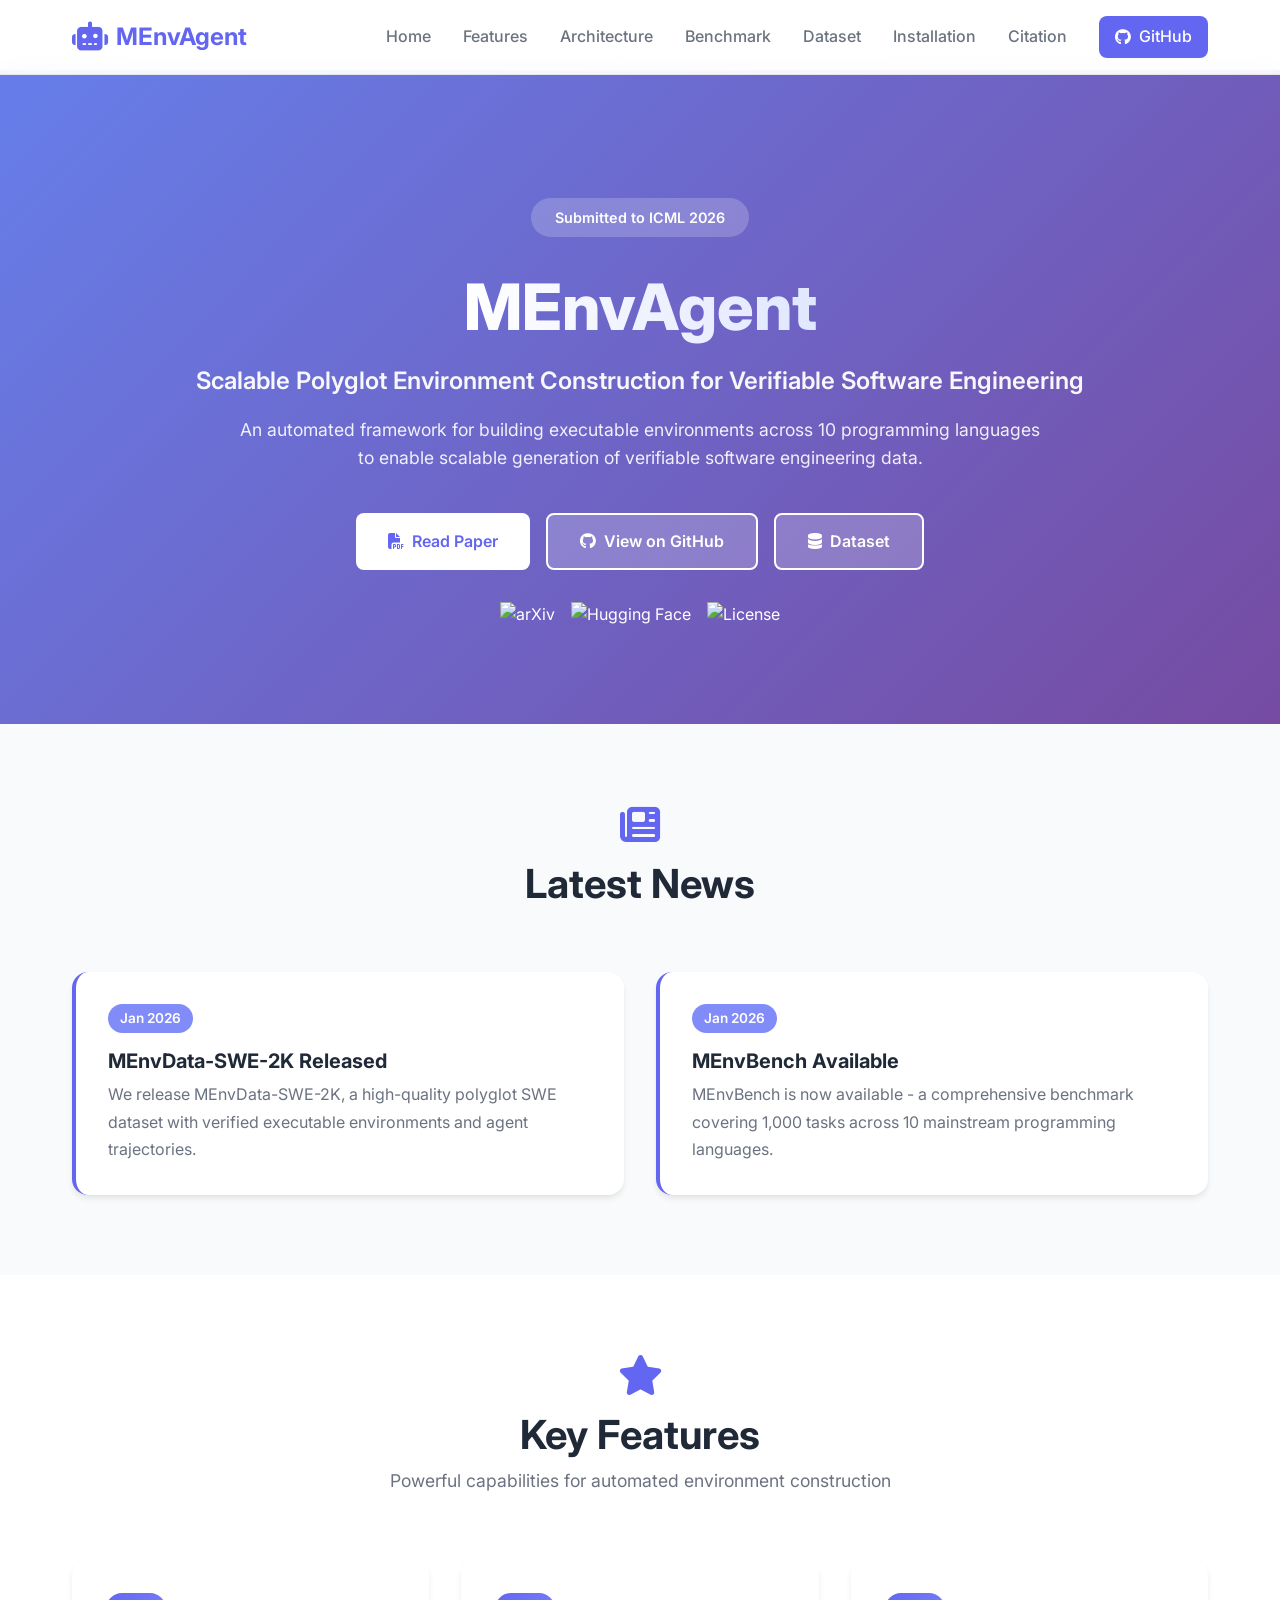
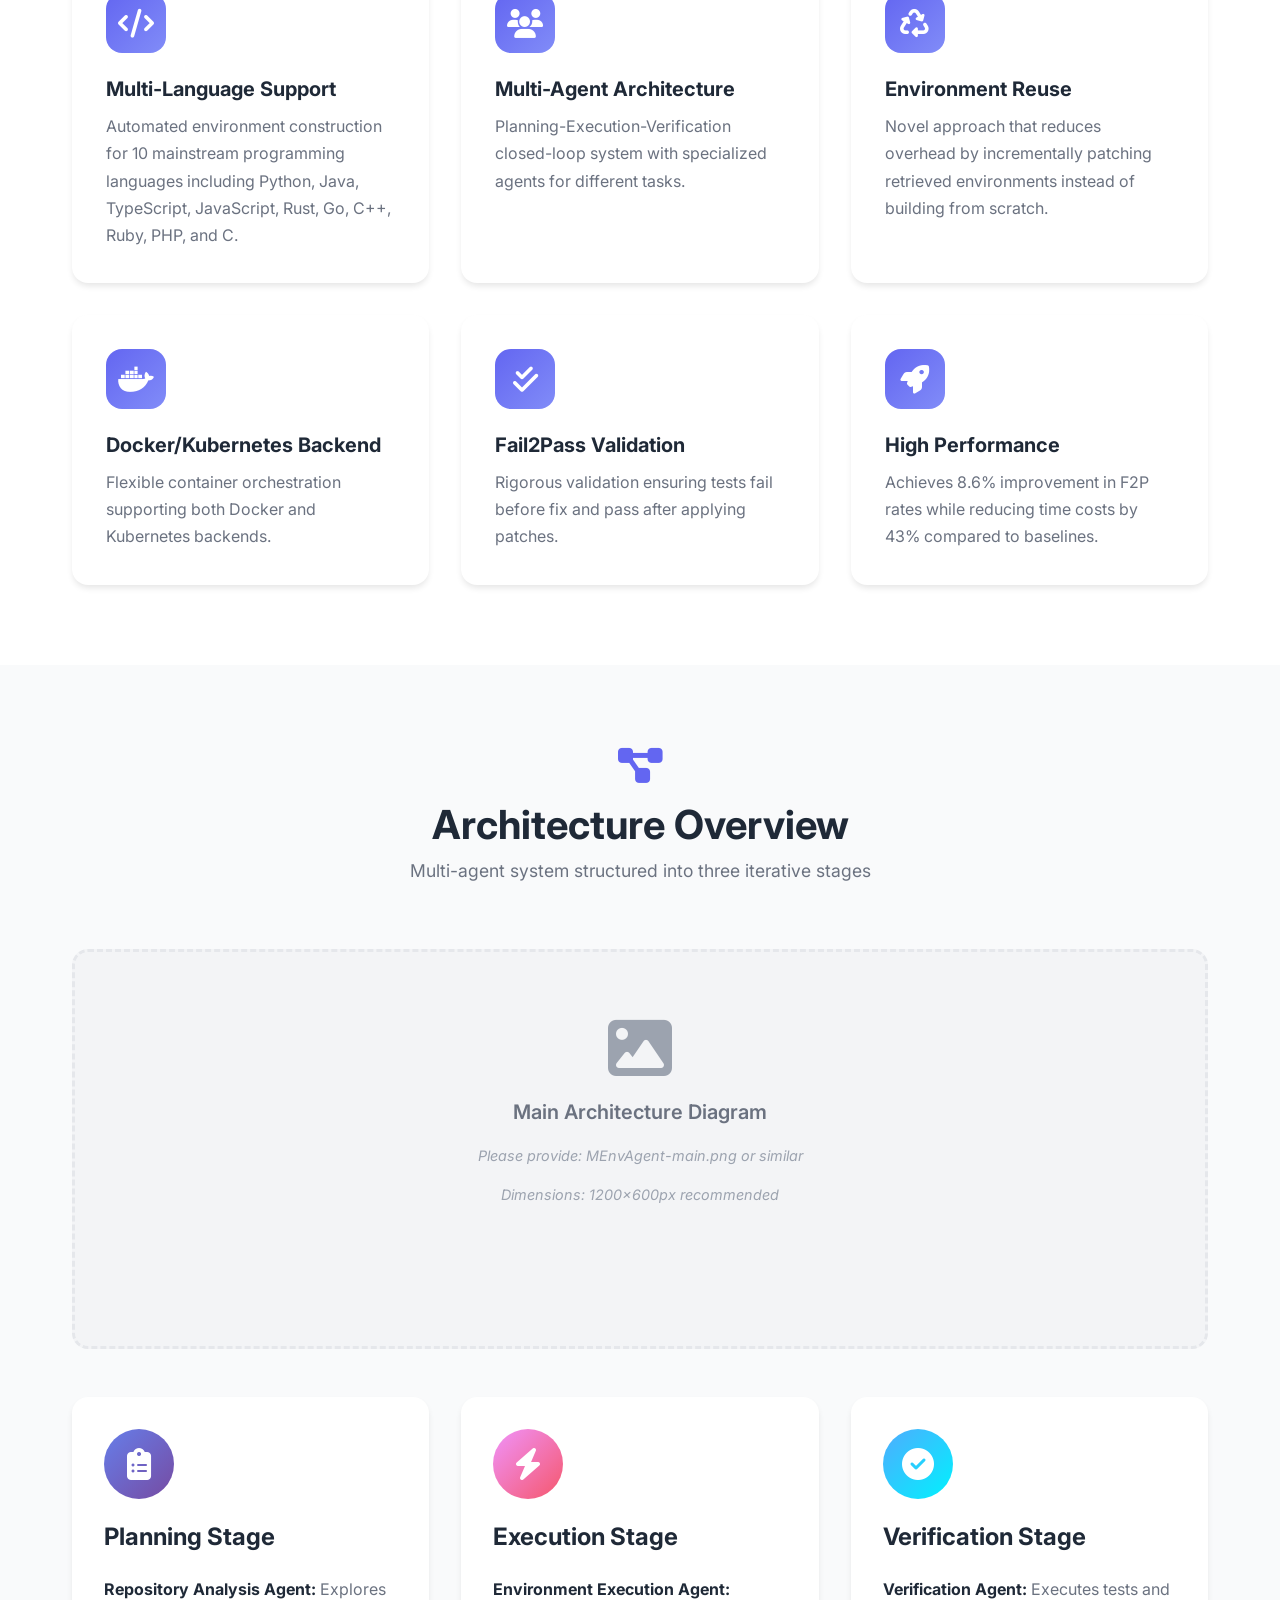
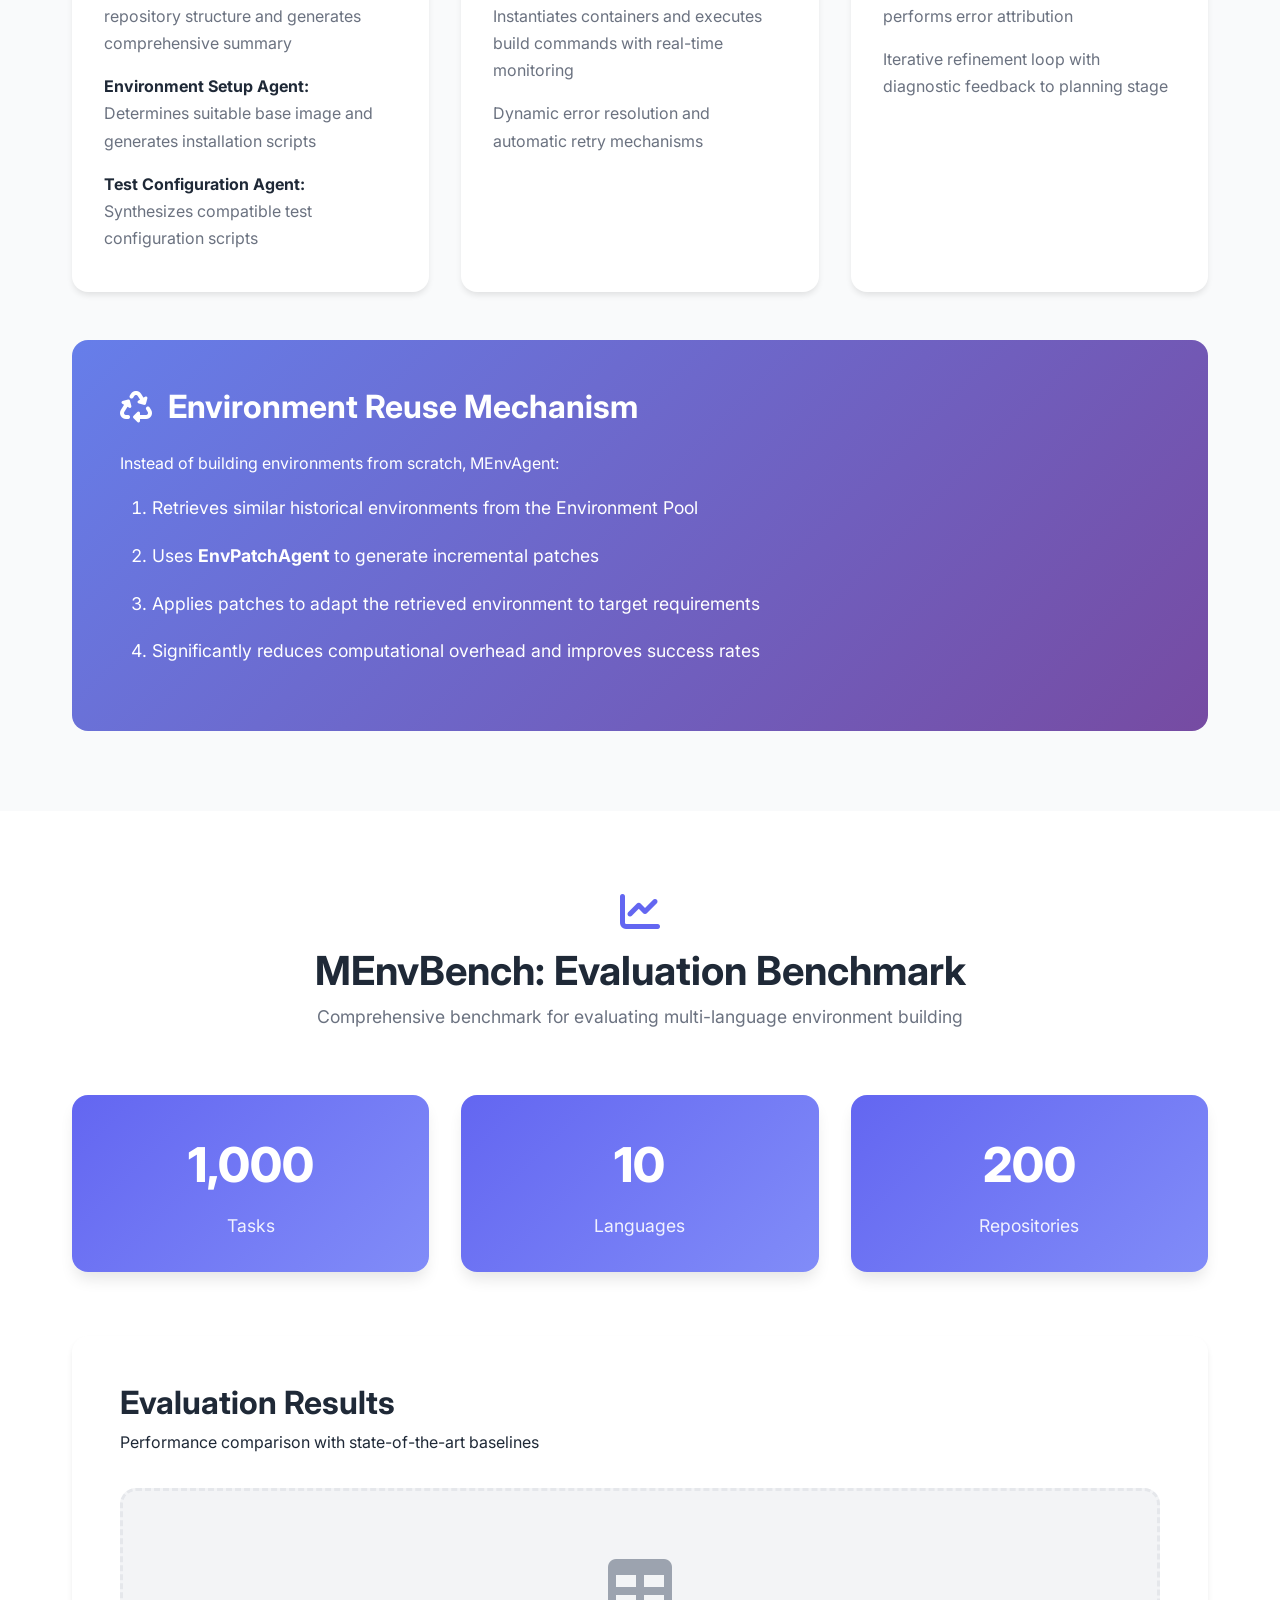
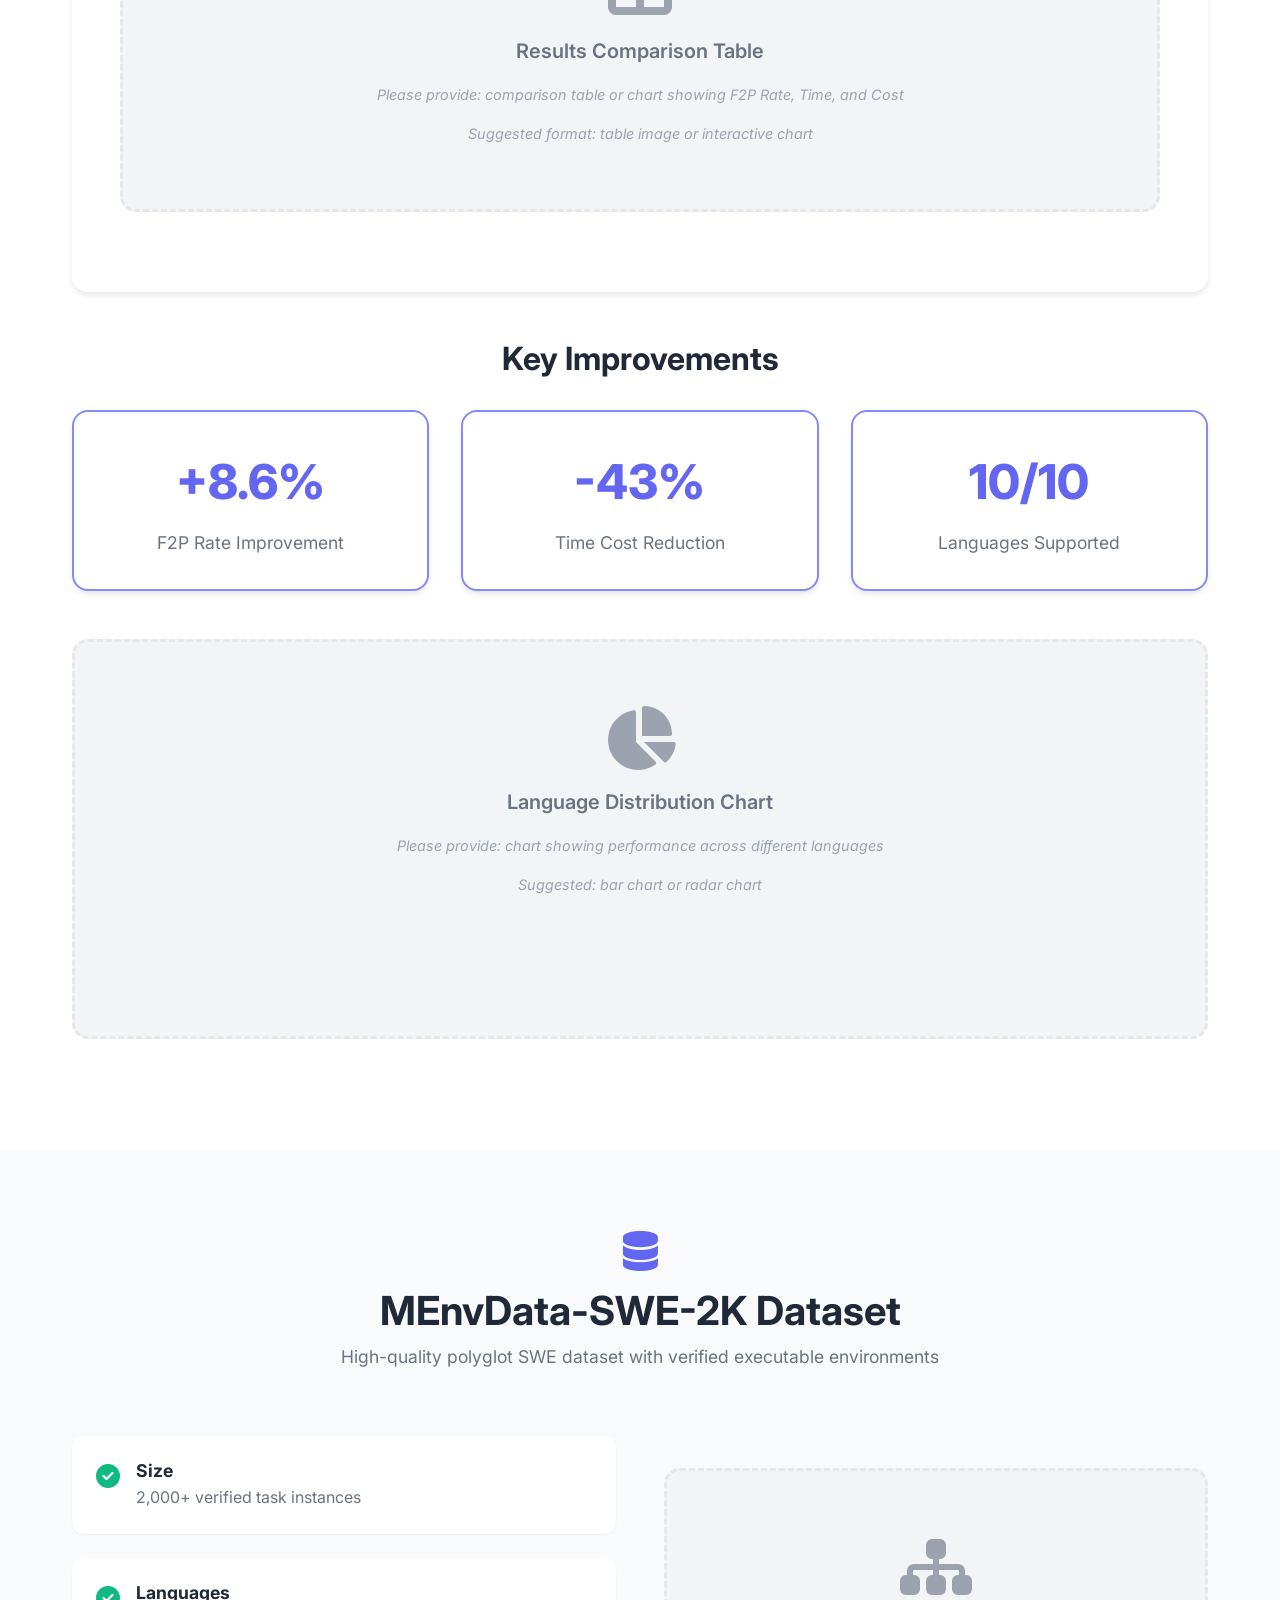
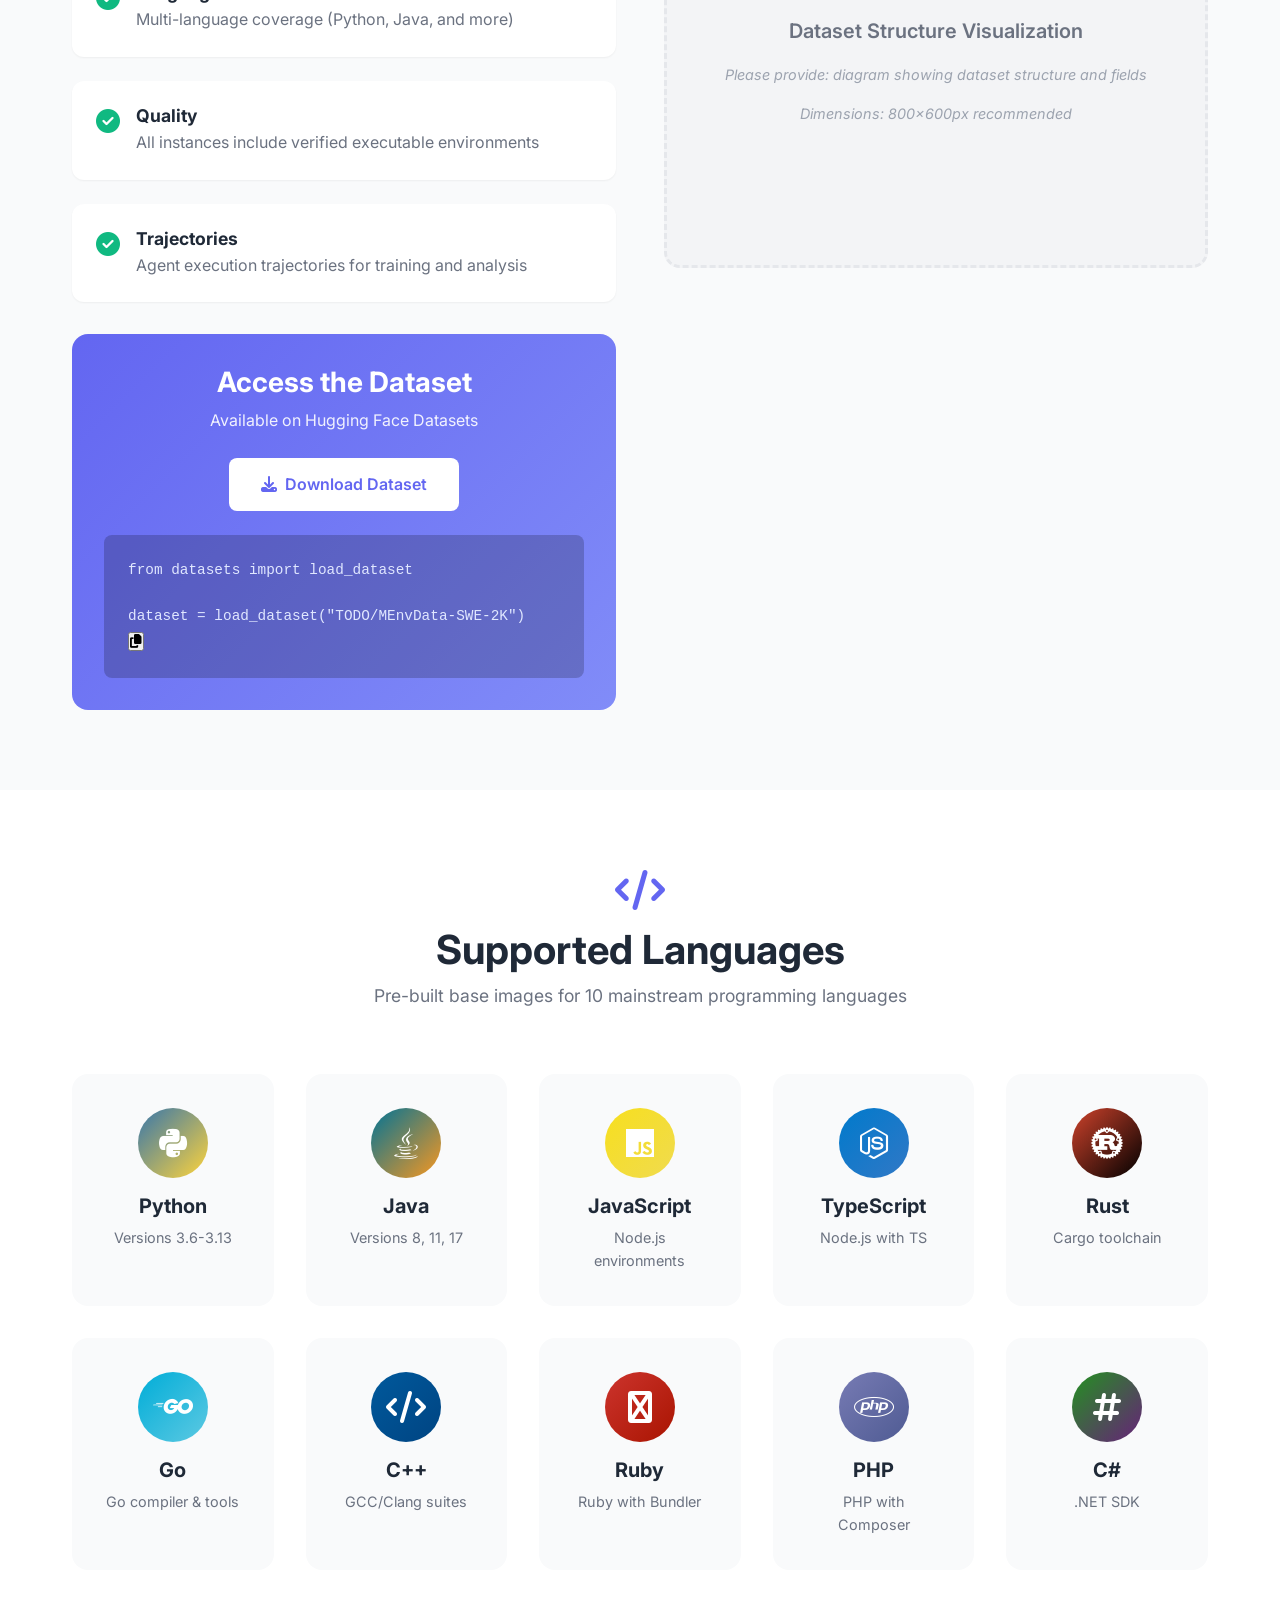
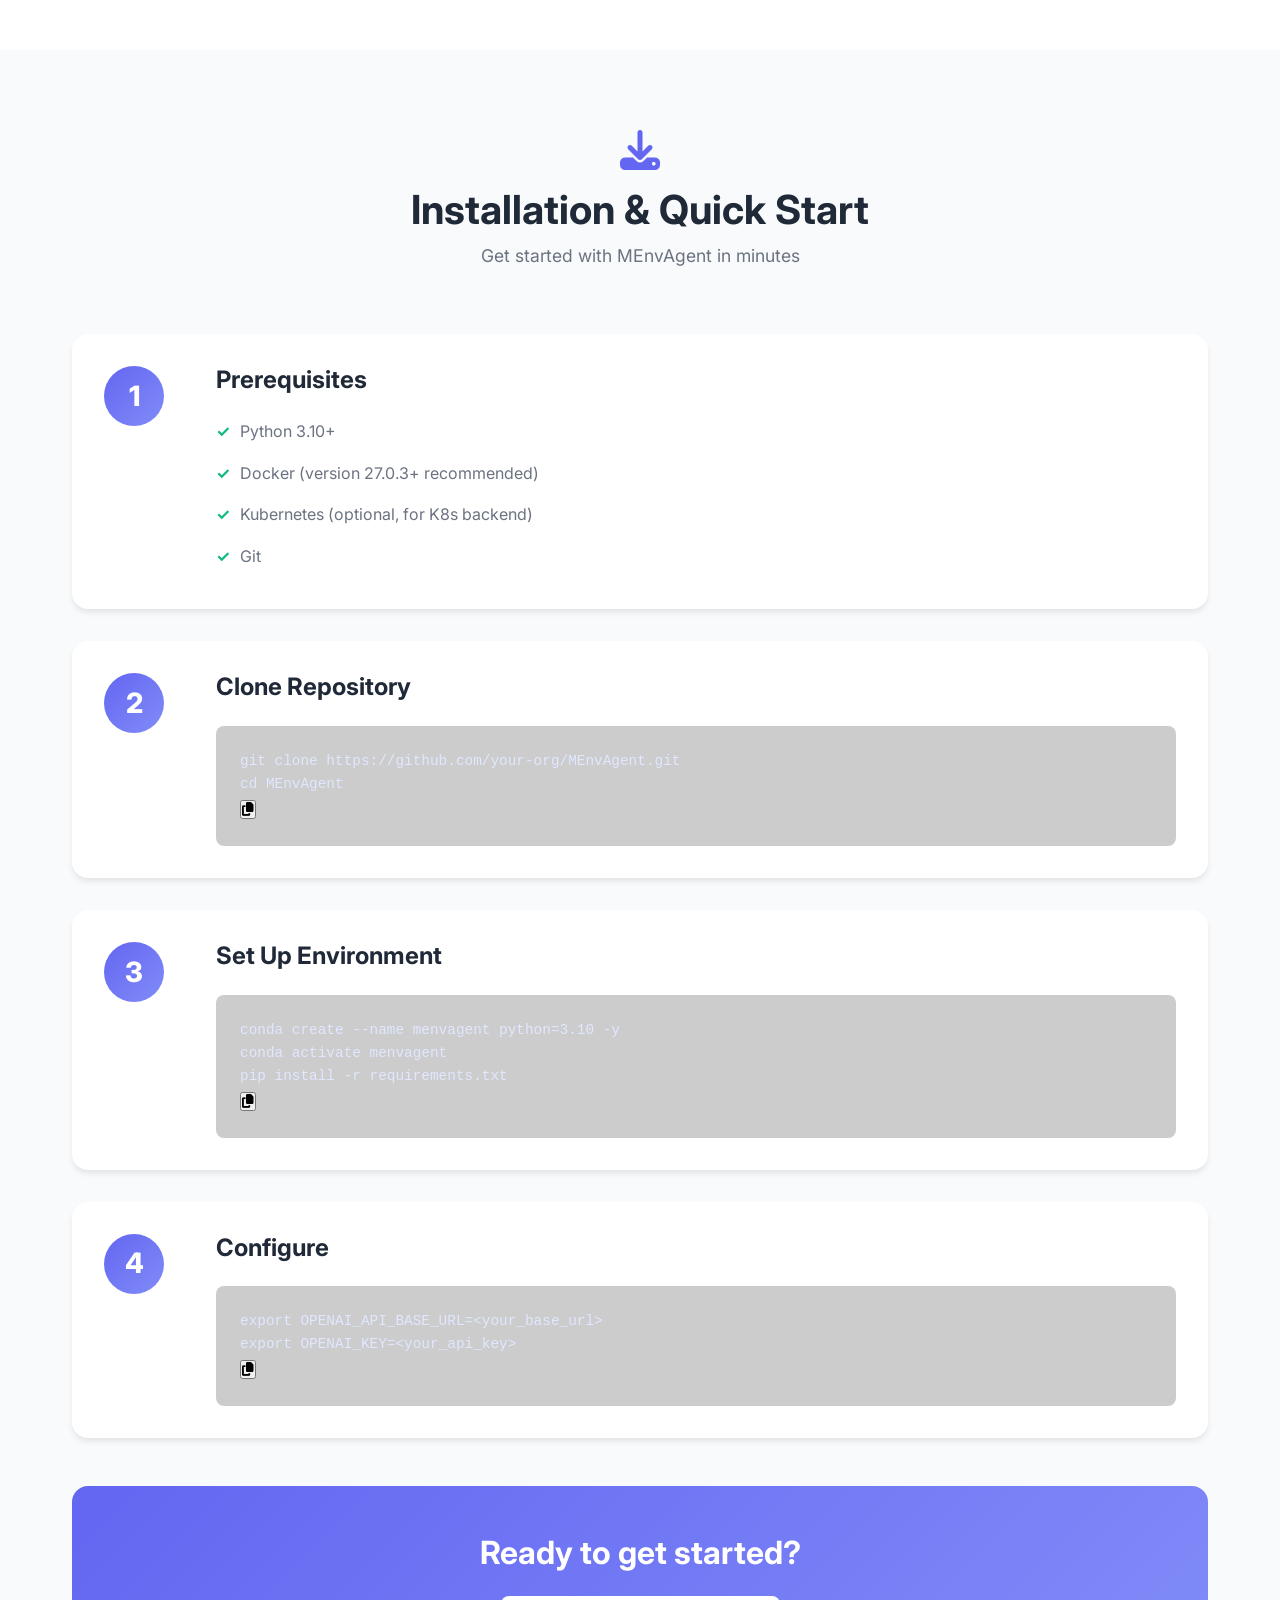
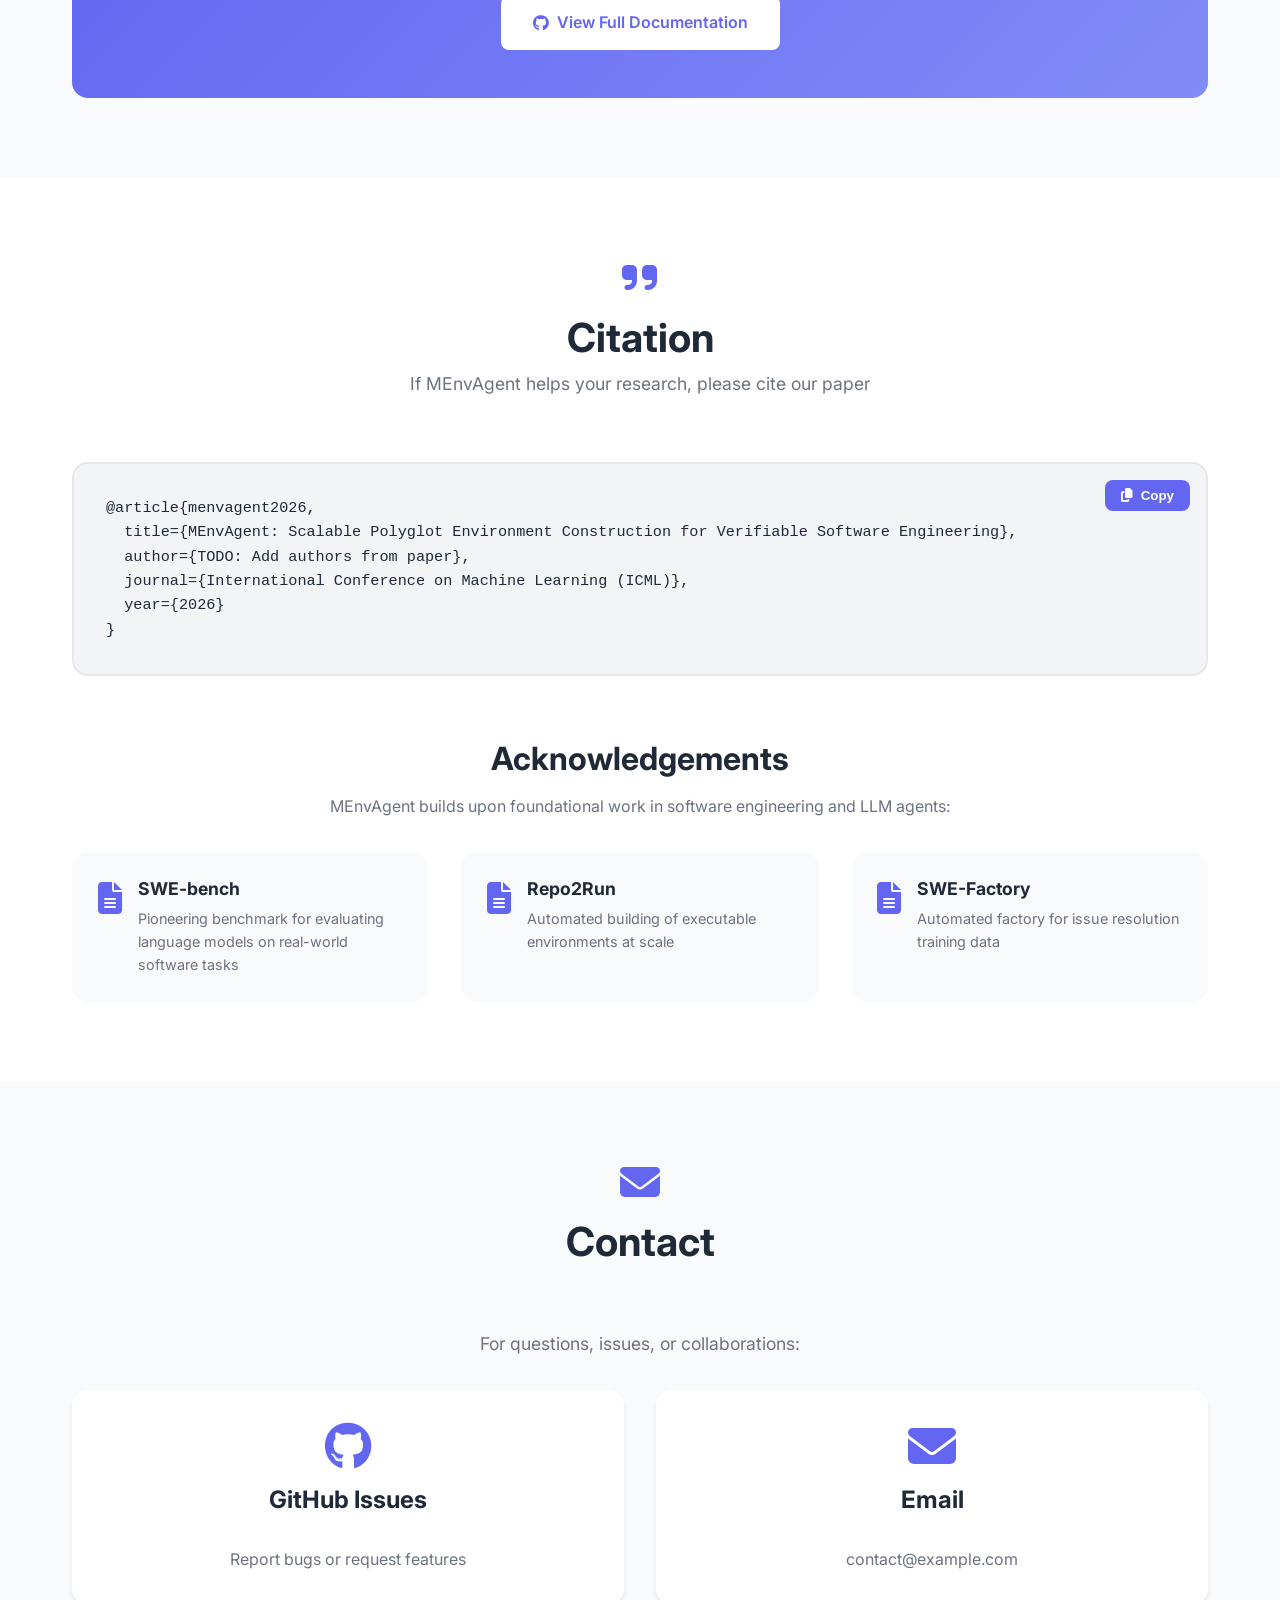
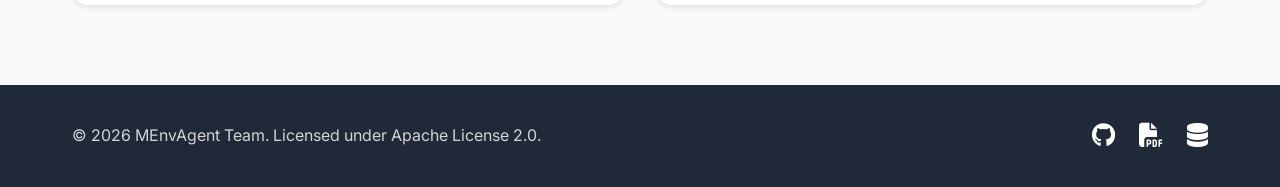
==== docs/index.html @ fb45da44 "Add GitHub Pages website with icons in README" ====
<!DOCTYPE html>
<html lang="en">
<head>
    <meta charset="UTF-8">
    <meta name="viewport" content="width=device-width, initial-scale=1.0">
    <meta name="description" content="MEnvAgent: Scalable Polyglot Environment Construction for Verifiable Software Engineering">
    <meta name="keywords" content="software engineering, environment construction, multi-language, LLM agents, Docker, Kubernetes">
    <meta name="author" content="MEnvAgent Team">
    <title>MEnvAgent - Scalable Polyglot Environment Construction</title>
    <link rel="stylesheet" href="assets/css/style.css">
    <link rel="stylesheet" href="https://cdnjs.cloudflare.com/ajax/libs/font-awesome/6.4.0/css/all.min.css">
    <link href="https://fonts.googleapis.com/css2?family=Inter:wght@300;400;500;600;700;800&display=swap" rel="stylesheet">
</head>
<body>
    <!-- Navigation -->
    <nav class="navbar" id="navbar">
        <div class="container">
            <div class="nav-brand">
                <i class="fas fa-robot"></i>
                <span>MEnvAgent</span>
            </div>
            <ul class="nav-menu">
                <li><a href="#home">Home</a></li>
                <li><a href="#features">Features</a></li>
                <li><a href="#architecture">Architecture</a></li>
                <li><a href="#benchmark">Benchmark</a></li>
                <li><a href="#dataset">Dataset</a></li>
                <li><a href="#installation">Installation</a></li>
                <li><a href="#citation">Citation</a></li>
                <li><a href="https://github.com/your-org/MEnvAgent" target="_blank" class="btn-github">
                    <i class="fab fa-github"></i> GitHub
                </a></li>
            </ul>
        </div>
    </nav>

    <!-- Hero Section -->
    <section id="home" class="hero">
        <div class="container">
            <div class="hero-content">
                <div class="badge">
                    <span>Submitted to ICML 2026</span>
                </div>
                <h1 class="hero-title">
                    <span class="gradient-text">MEnvAgent</span>
                </h1>
                <p class="hero-subtitle">Scalable Polyglot Environment Construction for Verifiable Software Engineering</p>
                <p class="hero-description">
                    An automated framework for building executable environments across 10 programming languages
                    to enable scalable generation of verifiable software engineering data.
                </p>
                <div class="hero-buttons">
                    <a href="https://arxiv.org/abs/XXXX.XXXXX" class="btn btn-primary" target="_blank">
                        <i class="fas fa-file-pdf"></i> Read Paper
                    </a>
                    <a href="https://github.com/your-org/MEnvAgent" class="btn btn-secondary" target="_blank">
                        <i class="fab fa-github"></i> View on GitHub
                    </a>
                    <a href="https://huggingface.co/datasets/TODO/MEnvData-SWE-2K" class="btn btn-secondary" target="_blank">
                        <i class="fas fa-database"></i> Dataset
                    </a>
                </div>
                <div class="hero-badges">
                    <a href="https://arxiv.org/abs/XXXX.XXXXX" target="_blank">
                        <img src="https://img.shields.io/badge/arXiv-XXXX.XXXXX-b31b1b.svg" alt="arXiv">
                    </a>
                    <a href="https://huggingface.co/datasets/TODO/MEnvData-SWE-2K" target="_blank">
                        <img src="https://img.shields.io/badge/%F0%9F%A4%97%20Hugging%20Face-Dataset-yellow" alt="Hugging Face">
                    </a>
                    <a href="https://opensource.org/licenses/Apache-2.0" target="_blank">
                        <img src="https://img.shields.io/badge/License-Apache_2.0-green.svg" alt="License">
                    </a>
                </div>
            </div>
        </div>
    </section>

    <!-- News Section -->
    <section id="news" class="news-section">
        <div class="container">
            <div class="section-header">
                <i class="fas fa-newspaper"></i>
                <h2>Latest News</h2>
            </div>
            <div class="news-grid">
                <div class="news-item">
                    <div class="news-date">Jan 2026</div>
                    <div class="news-content">
                        <h4>MEnvData-SWE-2K Released</h4>
                        <p>We release MEnvData-SWE-2K, a high-quality polyglot SWE dataset with verified executable environments and agent trajectories.</p>
                    </div>
                </div>
                <div class="news-item">
                    <div class="news-date">Jan 2026</div>
                    <div class="news-content">
                        <h4>MEnvBench Available</h4>
                        <p>MEnvBench is now available - a comprehensive benchmark covering 1,000 tasks across 10 mainstream programming languages.</p>
                    </div>
                </div>
            </div>
        </div>
    </section>

    <!-- Key Features Section -->
    <section id="features" class="features-section">
        <div class="container">
            <div class="section-header">
                <i class="fas fa-star"></i>
                <h2>Key Features</h2>
                <p>Powerful capabilities for automated environment construction</p>
            </div>
            <div class="features-grid">
                <div class="feature-card">
                    <div class="feature-icon">
                        <i class="fas fa-code"></i>
                    </div>
                    <h3>Multi-Language Support</h3>
                    <p>Automated environment construction for 10 mainstream programming languages including Python, Java, TypeScript, JavaScript, Rust, Go, C++, Ruby, PHP, and C.</p>
                </div>
                <div class="feature-card">
                    <div class="feature-icon">
                        <i class="fas fa-users"></i>
                    </div>
                    <h3>Multi-Agent Architecture</h3>
                    <p>Planning-Execution-Verification closed-loop system with specialized agents for different tasks.</p>
                </div>
                <div class="feature-card">
                    <div class="feature-icon">
                        <i class="fas fa-recycle"></i>
                    </div>
                    <h3>Environment Reuse</h3>
                    <p>Novel approach that reduces overhead by incrementally patching retrieved environments instead of building from scratch.</p>
                </div>
                <div class="feature-card">
                    <div class="feature-icon">
                        <i class="fab fa-docker"></i>
                    </div>
                    <h3>Docker/Kubernetes Backend</h3>
                    <p>Flexible container orchestration supporting both Docker and Kubernetes backends.</p>
                </div>
                <div class="feature-card">
                    <div class="feature-icon">
                        <i class="fas fa-check-double"></i>
                    </div>
                    <h3>Fail2Pass Validation</h3>
                    <p>Rigorous validation ensuring tests fail before fix and pass after applying patches.</p>
                </div>
                <div class="feature-card">
                    <div class="feature-icon">
                        <i class="fas fa-rocket"></i>
                    </div>
                    <h3>High Performance</h3>
                    <p>Achieves 8.6% improvement in F2P rates while reducing time costs by 43% compared to baselines.</p>
                </div>
            </div>
        </div>
    </section>

    <!-- Architecture Section -->
    <section id="architecture" class="architecture-section">
        <div class="container">
            <div class="section-header">
                <i class="fas fa-project-diagram"></i>
                <h2>Architecture Overview</h2>
                <p>Multi-agent system structured into three iterative stages</p>
            </div>

            <!-- Placeholder for main architecture diagram -->
            <div class="image-placeholder architecture-diagram">
                <div class="placeholder-content">
                    <i class="fas fa-image"></i>
                    <p>Main Architecture Diagram</p>
                    <span class="placeholder-note">Please provide: MEnvAgent-main.png or similar</span>
                    <span class="placeholder-note">Dimensions: 1200x600px recommended</span>
                </div>
            </div>

            <div class="architecture-stages">
                <div class="stage-card">
                    <div class="stage-icon planning">
                        <i class="fas fa-clipboard-list"></i>
                    </div>
                    <h3>Planning Stage</h3>
                    <ul>
                        <li><strong>Repository Analysis Agent:</strong> Explores repository structure and generates comprehensive summary</li>
                        <li><strong>Environment Setup Agent:</strong> Determines suitable base image and generates installation scripts</li>
                        <li><strong>Test Configuration Agent:</strong> Synthesizes compatible test configuration scripts</li>
                    </ul>
                </div>

                <div class="stage-card">
                    <div class="stage-icon execution">
                        <i class="fas fa-bolt"></i>
                    </div>
                    <h3>Execution Stage</h3>
                    <ul>
                        <li><strong>Environment Execution Agent:</strong> Instantiates containers and executes build commands with real-time monitoring</li>
                        <li>Dynamic error resolution and automatic retry mechanisms</li>
                    </ul>
                </div>

                <div class="stage-card">
                    <div class="stage-icon verification">
                        <i class="fas fa-check-circle"></i>
                    </div>
                    <h3>Verification Stage</h3>
                    <ul>
                        <li><strong>Verification Agent:</strong> Executes tests and performs error attribution</li>
                        <li>Iterative refinement loop with diagnostic feedback to planning stage</li>
                    </ul>
                </div>
            </div>

            <div class="reuse-mechanism">
                <h3><i class="fas fa-recycle"></i> Environment Reuse Mechanism</h3>
                <div class="reuse-content">
                    <p>Instead of building environments from scratch, MEnvAgent:</p>
                    <ol>
                        <li>Retrieves similar historical environments from the Environment Pool</li>
                        <li>Uses <strong>EnvPatchAgent</strong> to generate incremental patches</li>
                        <li>Applies patches to adapt the retrieved environment to target requirements</li>
                        <li>Significantly reduces computational overhead and improves success rates</li>
                    </ol>
                </div>
            </div>
        </div>
    </section>

    <!-- Benchmark Section -->
    <section id="benchmark" class="benchmark-section">
        <div class="container">
            <div class="section-header">
                <i class="fas fa-chart-line"></i>
                <h2>MEnvBench: Evaluation Benchmark</h2>
                <p>Comprehensive benchmark for evaluating multi-language environment building</p>
            </div>

            <div class="benchmark-stats">
                <div class="stat-card">
                    <div class="stat-number">1,000</div>
                    <div class="stat-label">Tasks</div>
                </div>
                <div class="stat-card">
                    <div class="stat-number">10</div>
                    <div class="stat-label">Languages</div>
                </div>
                <div class="stat-card">
                    <div class="stat-number">200</div>
                    <div class="stat-label">Repositories</div>
                </div>
            </div>

            <div class="results-section">
                <h3>Evaluation Results</h3>
                <p>Performance comparison with state-of-the-art baselines</p>

                <!-- Placeholder for results table -->
                <div class="image-placeholder results-table">
                    <div class="placeholder-content">
                        <i class="fas fa-table"></i>
                        <p>Results Comparison Table</p>
                        <span class="placeholder-note">Please provide: comparison table or chart showing F2P Rate, Time, and Cost</span>
                        <span class="placeholder-note">Suggested format: table image or interactive chart</span>
                    </div>
                </div>
            </div>

            <div class="improvements">
                <h3>Key Improvements</h3>
                <div class="improvement-grid">
                    <div class="improvement-card">
                        <div class="improvement-value">+8.6%</div>
                        <div class="improvement-label">F2P Rate Improvement</div>
                    </div>
                    <div class="improvement-card">
                        <div class="improvement-value">-43%</div>
                        <div class="improvement-label">Time Cost Reduction</div>
                    </div>
                    <div class="improvement-card">
                        <div class="improvement-value">10/10</div>
                        <div class="improvement-label">Languages Supported</div>
                    </div>
                </div>
            </div>

            <!-- Placeholder for language distribution chart -->
            <div class="image-placeholder language-chart">
                <div class="placeholder-content">
                    <i class="fas fa-chart-pie"></i>
                    <p>Language Distribution Chart</p>
                    <span class="placeholder-note">Please provide: chart showing performance across different languages</span>
                    <span class="placeholder-note">Suggested: bar chart or radar chart</span>
                </div>
            </div>
        </div>
    </section>

    <!-- Dataset Section -->
    <section id="dataset" class="dataset-section">
        <div class="container">
            <div class="section-header">
                <i class="fas fa-database"></i>
                <h2>MEnvData-SWE-2K Dataset</h2>
                <p>High-quality polyglot SWE dataset with verified executable environments</p>
            </div>

            <div class="dataset-content">
                <div class="dataset-info">
                    <div class="dataset-features">
                        <div class="dataset-feature">
                            <i class="fas fa-check-circle"></i>
                            <div>
                                <h4>Size</h4>
                                <p>2,000+ verified task instances</p>
                            </div>
                        </div>
                        <div class="dataset-feature">
                            <i class="fas fa-check-circle"></i>
                            <div>
                                <h4>Languages</h4>
                                <p>Multi-language coverage (Python, Java, and more)</p>
                            </div>
                        </div>
                        <div class="dataset-feature">
                            <i class="fas fa-check-circle"></i>
                            <div>
                                <h4>Quality</h4>
                                <p>All instances include verified executable environments</p>
                            </div>
                        </div>
                        <div class="dataset-feature">
                            <i class="fas fa-check-circle"></i>
                            <div>
                                <h4>Trajectories</h4>
                                <p>Agent execution trajectories for training and analysis</p>
                            </div>
                        </div>
                    </div>

                    <div class="dataset-cta">
                        <h3>Access the Dataset</h3>
                        <p>Available on Hugging Face Datasets</p>
                        <a href="https://huggingface.co/datasets/TODO/MEnvData-SWE-2K" class="btn btn-primary" target="_blank">
                            <i class="fas fa-download"></i> Download Dataset
                        </a>
                        <div class="code-snippet">
                            <pre><code>from datasets import load_dataset

dataset = load_dataset("TODO/MEnvData-SWE-2K")</code></pre>
                        </div>
                    </div>
                </div>

                <!-- Placeholder for dataset structure visualization -->
                <div class="image-placeholder dataset-viz">
                    <div class="placeholder-content">
                        <i class="fas fa-sitemap"></i>
                        <p>Dataset Structure Visualization</p>
                        <span class="placeholder-note">Please provide: diagram showing dataset structure and fields</span>
                        <span class="placeholder-note">Dimensions: 800x600px recommended</span>
                    </div>
                </div>
            </div>
        </div>
    </section>

    <!-- Languages Section -->
    <section id="languages" class="languages-section">
        <div class="container">
            <div class="section-header">
                <i class="fas fa-code"></i>
                <h2>Supported Languages</h2>
                <p>Pre-built base images for 10 mainstream programming languages</p>
            </div>

            <div class="languages-grid">
                <div class="language-card">
                    <div class="language-icon python">
                        <i class="fab fa-python"></i>
                    </div>
                    <h4>Python</h4>
                    <p>Versions 3.6-3.13</p>
                </div>
                <div class="language-card">
                    <div class="language-icon java">
                        <i class="fab fa-java"></i>
                    </div>
                    <h4>Java</h4>
                    <p>Versions 8, 11, 17</p>
                </div>
                <div class="language-card">
                    <div class="language-icon js">
                        <i class="fab fa-js"></i>
                    </div>
                    <h4>JavaScript</h4>
                    <p>Node.js environments</p>
                </div>
                <div class="language-card">
                    <div class="language-icon ts">
                        <i class="fab fa-node-js"></i>
                    </div>
                    <h4>TypeScript</h4>
                    <p>Node.js with TS</p>
                </div>
                <div class="language-card">
                    <div class="language-icon rust">
                        <i class="fab fa-rust"></i>
                    </div>
                    <h4>Rust</h4>
                    <p>Cargo toolchain</p>
                </div>
                <div class="language-card">
                    <div class="language-icon go">
                        <i class="fab fa-golang"></i>
                    </div>
                    <h4>Go</h4>
                    <p>Go compiler & tools</p>
                </div>
                <div class="language-card">
                    <div class="language-icon cpp">
                        <i class="fas fa-code"></i>
                    </div>
                    <h4>C++</h4>
                    <p>GCC/Clang suites</p>
                </div>
                <div class="language-card">
                    <div class="language-icon ruby">
                        <i class="fab fa-gem"></i>
                    </div>
                    <h4>Ruby</h4>
                    <p>Ruby with Bundler</p>
                </div>
                <div class="language-card">
                    <div class="language-icon php">
                        <i class="fab fa-php"></i>
                    </div>
                    <h4>PHP</h4>
                    <p>PHP with Composer</p>
                </div>
                <div class="language-card">
                    <div class="language-icon csharp">
                        <i class="fas fa-hashtag"></i>
                    </div>
                    <h4>C#</h4>
                    <p>.NET SDK</p>
                </div>
            </div>
        </div>
    </section>

    <!-- Installation Section -->
    <section id="installation" class="installation-section">
        <div class="container">
            <div class="section-header">
                <i class="fas fa-download"></i>
                <h2>Installation & Quick Start</h2>
                <p>Get started with MEnvAgent in minutes</p>
            </div>

            <div class="installation-steps">
                <div class="install-step">
                    <div class="step-number">1</div>
                    <div class="step-content">
                        <h3>Prerequisites</h3>
                        <ul>
                            <li>Python 3.10+</li>
                            <li>Docker (version 27.0.3+ recommended)</li>
                            <li>Kubernetes (optional, for K8s backend)</li>
                            <li>Git</li>
                        </ul>
                    </div>
                </div>

                <div class="install-step">
                    <div class="step-number">2</div>
                    <div class="step-content">
                        <h3>Clone Repository</h3>
                        <div class="code-snippet">
                            <pre><code>git clone https://github.com/your-org/MEnvAgent.git
cd MEnvAgent</code></pre>
                        </div>
                    </div>
                </div>

                <div class="install-step">
                    <div class="step-number">3</div>
                    <div class="step-content">
                        <h3>Set Up Environment</h3>
                        <div class="code-snippet">
                            <pre><code>conda create --name menvagent python=3.10 -y
conda activate menvagent
pip install -r requirements.txt</code></pre>
                        </div>
                    </div>
                </div>

                <div class="install-step">
                    <div class="step-number">4</div>
                    <div class="step-content">
                        <h3>Configure</h3>
                        <div class="code-snippet">
                            <pre><code>export OPENAI_API_BASE_URL=&lt;your_base_url&gt;
export OPENAI_KEY=&lt;your_api_key&gt;</code></pre>
                        </div>
                    </div>
                </div>
            </div>

            <div class="cta-section">
                <h3>Ready to get started?</h3>
                <a href="https://github.com/your-org/MEnvAgent" class="btn btn-primary" target="_blank">
                    <i class="fab fa-github"></i> View Full Documentation
                </a>
            </div>
        </div>
    </section>

    <!-- Citation Section -->
    <section id="citation" class="citation-section">
        <div class="container">
            <div class="section-header">
                <i class="fas fa-quote-right"></i>
                <h2>Citation</h2>
                <p>If MEnvAgent helps your research, please cite our paper</p>
            </div>

            <div class="citation-box">
                <pre><code>@article{menvagent2026,
  title={MEnvAgent: Scalable Polyglot Environment Construction for Verifiable Software Engineering},
  author={TODO: Add authors from paper},
  journal={International Conference on Machine Learning (ICML)},
  year={2026}
}</code></pre>
                <button class="copy-btn" onclick="copyCitation()">
                    <i class="fas fa-copy"></i> Copy
                </button>
            </div>

            <div class="acknowledgements">
                <h3>Acknowledgements</h3>
                <p>MEnvAgent builds upon foundational work in software engineering and LLM agents:</p>
                <div class="references">
                    <a href="https://arxiv.org/abs/2310.06770" target="_blank" class="reference-card">
                        <i class="fas fa-file-alt"></i>
                        <div>
                            <h4>SWE-bench</h4>
                            <p>Pioneering benchmark for evaluating language models on real-world software tasks</p>
                        </div>
                    </a>
                    <a href="https://arxiv.org/abs/2502.13681" target="_blank" class="reference-card">
                        <i class="fas fa-file-alt"></i>
                        <div>
                            <h4>Repo2Run</h4>
                            <p>Automated building of executable environments at scale</p>
                        </div>
                    </a>
                    <a href="https://arxiv.org/abs/2506.10954" target="_blank" class="reference-card">
                        <i class="fas fa-file-alt"></i>
                        <div>
                            <h4>SWE-Factory</h4>
                            <p>Automated factory for issue resolution training data</p>
                        </div>
                    </a>
                </div>
            </div>
        </div>
    </section>

    <!-- Contact Section -->
    <section id="contact" class="contact-section">
        <div class="container">
            <div class="section-header">
                <i class="fas fa-envelope"></i>
                <h2>Contact</h2>
            </div>

            <div class="contact-content">
                <p>For questions, issues, or collaborations:</p>
                <div class="contact-methods">
                    <a href="https://github.com/your-org/MEnvAgent/issues" class="contact-card" target="_blank">
                        <i class="fab fa-github"></i>
                        <h4>GitHub Issues</h4>
                        <p>Report bugs or request features</p>
                    </a>
                    <a href="mailto:contact@example.com" class="contact-card">
                        <i class="fas fa-envelope"></i>
                        <h4>Email</h4>
                        <p>contact@example.com</p>
                    </a>
                </div>
            </div>
        </div>
    </section>

    <!-- Footer -->
    <footer class="footer">
        <div class="container">
            <div class="footer-content">
                <div class="footer-left">
                    <p>&copy; 2026 MEnvAgent Team. Licensed under Apache License 2.0.</p>
                </div>
                <div class="footer-right">
                    <a href="https://github.com/your-org/MEnvAgent" target="_blank"><i class="fab fa-github"></i></a>
                    <a href="https://arxiv.org/abs/XXXX.XXXXX" target="_blank"><i class="fas fa-file-pdf"></i></a>
                    <a href="https://huggingface.co/datasets/TODO/MEnvData-SWE-2K" target="_blank"><i class="fas fa-database"></i></a>
                </div>
            </div>
        </div>
    </footer>

    <!-- Scroll to Top Button -->
    <button id="scrollTop" class="scroll-top">
        <i class="fas fa-arrow-up"></i>
    </button>

    <script src="assets/js/script.js"></script>
</body>
</html>
---- docs/assets/css/style.css ----
/* ===================================
   Global Styles & Variables
   =================================== */

:root {
    --primary-color: #6366f1;
    --primary-dark: #4f46e5;
    --primary-light: #818cf8;
    --secondary-color: #10b981;
    --accent-color: #f59e0b;
    --text-primary: #1f2937;
    --text-secondary: #6b7280;
    --text-light: #9ca3af;
    --bg-primary: #ffffff;
    --bg-secondary: #f9fafb;
    --bg-tertiary: #f3f4f6;
    --border-color: #e5e7eb;
    --shadow-sm: 0 1px 2px 0 rgba(0, 0, 0, 0.05);
    --shadow-md: 0 4px 6px -1px rgba(0, 0, 0, 0.1);
    --shadow-lg: 0 10px 15px -3px rgba(0, 0, 0, 0.1);
    --shadow-xl: 0 20px 25px -5px rgba(0, 0, 0, 0.1);
    --transition: all 0.3s cubic-bezier(0.4, 0, 0.2, 1);
}

* {
    margin: 0;
    padding: 0;
    box-sizing: border-box;
}

body {
    font-family: 'Inter', -apple-system, BlinkMacSystemFont, 'Segoe UI', Roboto, sans-serif;
    color: var(--text-primary);
    background: var(--bg-primary);
    line-height: 1.6;
    overflow-x: hidden;
}

.container {
    max-width: 1200px;
    margin: 0 auto;
    padding: 0 2rem;
}

section {
    padding: 5rem 0;
}

h1, h2, h3, h4, h5, h6 {
    font-weight: 700;
    line-height: 1.2;
    margin-bottom: 1rem;
}

a {
    text-decoration: none;
    color: inherit;
    transition: var(--transition);
}

/* ===================================
   Navigation Bar
   =================================== */

.navbar {
    position: fixed;
    top: 0;
    left: 0;
    right: 0;
    background: rgba(255, 255, 255, 0.9);
    backdrop-filter: blur(10px);
    border-bottom: 1px solid var(--border-color);
    z-index: 1000;
    transition: var(--transition);
}

.navbar.scrolled {
    box-shadow: var(--shadow-md);
}

.navbar .container {
    display: flex;
    justify-content: space-between;
    align-items: center;
    padding: 1rem 2rem;
}

.nav-brand {
    display: flex;
    align-items: center;
    gap: 0.5rem;
    font-size: 1.5rem;
    font-weight: 700;
    color: var(--primary-color);
}

.nav-brand i {
    font-size: 1.8rem;
}

.nav-menu {
    display: flex;
    list-style: none;
    gap: 2rem;
    align-items: center;
}

.nav-menu a {
    color: var(--text-secondary);
    font-weight: 500;
    transition: var(--transition);
}

.nav-menu a:hover {
    color: var(--primary-color);
}

.btn-github {
    background: var(--primary-color);
    color: white !important;
    padding: 0.5rem 1rem;
    border-radius: 0.5rem;
    display: flex;
    align-items: center;
    gap: 0.5rem;
}

.btn-github:hover {
    background: var(--primary-dark);
    transform: translateY(-2px);
    box-shadow: var(--shadow-md);
}

/* ===================================
   Hero Section
   =================================== */

.hero {
    padding: 8rem 0 6rem;
    background: linear-gradient(135deg, #667eea 0%, #764ba2 100%);
    color: white;
    text-align: center;
    margin-top: 70px;
}

.hero-content {
    max-width: 900px;
    margin: 0 auto;
}

.badge {
    display: inline-block;
    background: rgba(255, 255, 255, 0.2);
    padding: 0.5rem 1.5rem;
    border-radius: 2rem;
    font-size: 0.9rem;
    font-weight: 600;
    margin-bottom: 2rem;
    backdrop-filter: blur(10px);
}

.hero-title {
    font-size: 4rem;
    font-weight: 800;
    margin-bottom: 1rem;
}

.gradient-text {
    background: linear-gradient(to right, #ffffff, #e0e7ff);
    -webkit-background-clip: text;
    -webkit-text-fill-color: transparent;
    background-clip: text;
}

.hero-subtitle {
    font-size: 1.5rem;
    font-weight: 600;
    margin-bottom: 1rem;
    opacity: 0.95;
}

.hero-description {
    font-size: 1.1rem;
    margin-bottom: 2.5rem;
    opacity: 0.9;
    max-width: 800px;
    margin-left: auto;
    margin-right: auto;
}

.hero-buttons {
    display: flex;
    gap: 1rem;
    justify-content: center;
    flex-wrap: wrap;
    margin-bottom: 2rem;
}

.btn {
    display: inline-flex;
    align-items: center;
    gap: 0.5rem;
    padding: 0.875rem 2rem;
    border-radius: 0.5rem;
    font-weight: 600;
    font-size: 1rem;
    cursor: pointer;
    transition: var(--transition);
    border: none;
}

.btn-primary {
    background: white;
    color: var(--primary-color);
}

.btn-primary:hover {
    transform: translateY(-3px);
    box-shadow: var(--shadow-xl);
}

.btn-secondary {
    background: rgba(255, 255, 255, 0.2);
    color: white;
    border: 2px solid white;
}

.btn-secondary:hover {
    background: white;
    color: var(--primary-color);
    transform: translateY(-3px);
}

.hero-badges {
    display: flex;
    gap: 1rem;
    justify-content: center;
    flex-wrap: wrap;
}

.hero-badges img {
    height: 24px;
}

/* ===================================
   Section Headers
   =================================== */

.section-header {
    text-align: center;
    margin-bottom: 4rem;
}

.section-header i {
    font-size: 2.5rem;
    color: var(--primary-color);
    margin-bottom: 1rem;
}

.section-header h2 {
    font-size: 2.5rem;
    color: var(--text-primary);
    margin-bottom: 0.5rem;
}

.section-header p {
    font-size: 1.1rem;
    color: var(--text-secondary);
}

/* ===================================
   News Section
   =================================== */

.news-section {
    background: var(--bg-secondary);
}

.news-grid {
    display: grid;
    grid-template-columns: repeat(auto-fit, minmax(400px, 1fr));
    gap: 2rem;
}

.news-item {
    background: white;
    padding: 2rem;
    border-radius: 1rem;
    box-shadow: var(--shadow-md);
    border-left: 4px solid var(--primary-color);
    transition: var(--transition);
}

.news-item:hover {
    transform: translateY(-5px);
    box-shadow: var(--shadow-lg);
}

.news-date {
    display: inline-block;
    background: var(--primary-light);
    color: white;
    padding: 0.25rem 0.75rem;
    border-radius: 1rem;
    font-size: 0.85rem;
    font-weight: 600;
    margin-bottom: 1rem;
}

.news-content h4 {
    color: var(--text-primary);
    margin-bottom: 0.5rem;
    font-size: 1.25rem;
}

.news-content p {
    color: var(--text-secondary);
    line-height: 1.7;
}

/* ===================================
   Features Section
   =================================== */

.features-grid {
    display: grid;
    grid-template-columns: repeat(auto-fit, minmax(300px, 1fr));
    gap: 2rem;
}

.feature-card {
    background: white;
    padding: 2rem;
    border-radius: 1rem;
    box-shadow: var(--shadow-md);
    transition: var(--transition);
    border: 2px solid transparent;
}

.feature-card:hover {
    transform: translateY(-5px);
    box-shadow: var(--shadow-xl);
    border-color: var(--primary-light);
}

.feature-icon {
    width: 60px;
    height: 60px;
    background: linear-gradient(135deg, var(--primary-color), var(--primary-light));
    border-radius: 1rem;
    display: flex;
    align-items: center;
    justify-content: center;
    margin-bottom: 1.5rem;
}

.feature-icon i {
    font-size: 1.8rem;
    color: white;
}

.feature-card h3 {
    font-size: 1.25rem;
    color: var(--text-primary);
    margin-bottom: 0.75rem;
}

.feature-card p {
    color: var(--text-secondary);
    line-height: 1.7;
}

/* ===================================
   Architecture Section
   =================================== */

.architecture-section {
    background: var(--bg-secondary);
}

.architecture-stages {
    display: grid;
    grid-template-columns: repeat(auto-fit, minmax(300px, 1fr));
    gap: 2rem;
    margin: 3rem 0;
}

.stage-card {
    background: white;
    padding: 2rem;
    border-radius: 1rem;
    box-shadow: var(--shadow-md);
    transition: var(--transition);
}

.stage-card:hover {
    transform: translateY(-5px);
    box-shadow: var(--shadow-lg);
}

.stage-icon {
    width: 70px;
    height: 70px;
    border-radius: 50%;
    display: flex;
    align-items: center;
    justify-content: center;
    margin-bottom: 1.5rem;
}

.stage-icon.planning {
    background: linear-gradient(135deg, #667eea, #764ba2);
}

.stage-icon.execution {
    background: linear-gradient(135deg, #f093fb, #f5576c);
}

.stage-icon.verification {
    background: linear-gradient(135deg, #4facfe, #00f2fe);
}

.stage-icon i {
    font-size: 2rem;
    color: white;
}

.stage-card h3 {
    font-size: 1.5rem;
    margin-bottom: 1rem;
    color: var(--text-primary);
}

.stage-card ul {
    list-style: none;
}

.stage-card li {
    padding: 0.5rem 0;
    color: var(--text-secondary);
    line-height: 1.7;
}

.stage-card li strong {
    color: var(--text-primary);
}

.reuse-mechanism {
    background: linear-gradient(135deg, #667eea 0%, #764ba2 100%);
    color: white;
    padding: 3rem;
    border-radius: 1rem;
    margin-top: 3rem;
}

.reuse-mechanism h3 {
    font-size: 2rem;
    margin-bottom: 1.5rem;
    display: flex;
    align-items: center;
    gap: 1rem;
}

.reuse-content ol {
    margin-left: 2rem;
}

.reuse-content li {
    margin: 1rem 0;
    line-height: 1.8;
    font-size: 1.1rem;
}

/* ===================================
   Image Placeholders
   =================================== */

.image-placeholder {
    background: var(--bg-tertiary);
    border: 3px dashed var(--border-color);
    border-radius: 1rem;
    padding: 4rem 2rem;
    text-align: center;
    margin: 2rem 0;
    transition: var(--transition);
}

.image-placeholder:hover {
    background: var(--bg-secondary);
    border-color: var(--primary-light);
}

.placeholder-content {
    display: flex;
    flex-direction: column;
    align-items: center;
    gap: 1rem;
}

.placeholder-content i {
    font-size: 4rem;
    color: var(--text-light);
}

.placeholder-content p {
    font-size: 1.25rem;
    font-weight: 600;
    color: var(--text-secondary);
}

.placeholder-note {
    font-size: 0.9rem;
    color: var(--text-light);
    font-style: italic;
}

.architecture-diagram {
    min-height: 400px;
}

.results-table {
    min-height: 300px;
}

.language-chart {
    min-height: 400px;
}

.dataset-viz {
    min-height: 400px;
}

/* ===================================
   Benchmark Section
   =================================== */

.benchmark-stats {
    display: grid;
    grid-template-columns: repeat(auto-fit, minmax(200px, 1fr));
    gap: 2rem;
    margin-bottom: 4rem;
}

.stat-card {
    background: linear-gradient(135deg, var(--primary-color), var(--primary-light));
    color: white;
    padding: 2rem;
    border-radius: 1rem;
    text-align: center;
    box-shadow: var(--shadow-lg);
    transition: var(--transition);
}

.stat-card:hover {
    transform: translateY(-5px) scale(1.05);
}

.stat-number {
    font-size: 3rem;
    font-weight: 800;
    margin-bottom: 0.5rem;
}

.stat-label {
    font-size: 1.1rem;
    opacity: 0.9;
}

.results-section {
    background: white;
    padding: 3rem;
    border-radius: 1rem;
    box-shadow: var(--shadow-md);
    margin: 3rem 0;
}

.results-section h3 {
    font-size: 2rem;
    margin-bottom: 0.5rem;
}

.improvements {
    margin: 3rem 0;
}

.improvements h3 {
    font-size: 2rem;
    margin-bottom: 2rem;
    text-align: center;
}

.improvement-grid {
    display: grid;
    grid-template-columns: repeat(auto-fit, minmax(250px, 1fr));
    gap: 2rem;
}

.improvement-card {
    background: white;
    padding: 2rem;
    border-radius: 1rem;
    box-shadow: var(--shadow-md);
    text-align: center;
    border: 2px solid var(--primary-light);
    transition: var(--transition);
}

.improvement-card:hover {
    transform: scale(1.05);
    box-shadow: var(--shadow-lg);
}

.improvement-value {
    font-size: 3rem;
    font-weight: 800;
    color: var(--primary-color);
    margin-bottom: 0.5rem;
}

.improvement-label {
    font-size: 1.1rem;
    color: var(--text-secondary);
}

/* ===================================
   Dataset Section
   =================================== */

.dataset-section {
    background: var(--bg-secondary);
}

.dataset-content {
    display: grid;
    grid-template-columns: 1fr 1fr;
    gap: 3rem;
    align-items: start;
}

.dataset-features {
    display: flex;
    flex-direction: column;
    gap: 1.5rem;
}

.dataset-feature {
    display: flex;
    gap: 1rem;
    align-items: start;
    background: white;
    padding: 1.5rem;
    border-radius: 0.75rem;
    box-shadow: var(--shadow-sm);
}

.dataset-feature i {
    font-size: 1.5rem;
    color: var(--secondary-color);
    margin-top: 0.25rem;
}

.dataset-feature h4 {
    font-size: 1.1rem;
    color: var(--text-primary);
    margin-bottom: 0.25rem;
}

.dataset-feature p {
    color: var(--text-secondary);
}

.dataset-cta {
    background: linear-gradient(135deg, var(--primary-color), var(--primary-light));
    color: white;
    padding: 2rem;
    border-radius: 1rem;
    text-align: center;
    margin-top: 2rem;
}

.dataset-cta h3 {
    font-size: 1.75rem;
    margin-bottom: 0.5rem;
}

.dataset-cta p {
    opacity: 0.9;
    margin-bottom: 1.5rem;
}

.dataset-cta .btn {
    background: white;
    color: var(--primary-color);
}

.code-snippet {
    background: rgba(0, 0, 0, 0.2);
    padding: 1.5rem;
    border-radius: 0.5rem;
    margin-top: 1.5rem;
    text-align: left;
}

.code-snippet pre {
    overflow-x: auto;
}

.code-snippet code {
    font-family: 'Courier New', monospace;
    font-size: 0.9rem;
    color: #e0e7ff;
}

/* ===================================
   Languages Section
   =================================== */

.languages-section {
    background: white;
}

.languages-grid {
    display: grid;
    grid-template-columns: repeat(auto-fit, minmax(200px, 1fr));
    gap: 2rem;
}

.language-card {
    background: var(--bg-secondary);
    padding: 2rem;
    border-radius: 1rem;
    text-align: center;
    transition: var(--transition);
    border: 2px solid transparent;
}

.language-card:hover {
    transform: translateY(-5px);
    border-color: var(--primary-light);
    box-shadow: var(--shadow-md);
}

.language-icon {
    width: 70px;
    height: 70px;
    border-radius: 50%;
    display: flex;
    align-items: center;
    justify-content: center;
    margin: 0 auto 1rem;
}

.language-icon i {
    font-size: 2rem;
    color: white;
}

.language-icon.python {
    background: linear-gradient(135deg, #3776ab, #ffd43b);
}

.language-icon.java {
    background: linear-gradient(135deg, #007396, #f89820);
}

.language-icon.js {
    background: linear-gradient(135deg, #f7df1e, #f0db4f);
}

.language-icon.ts {
    background: linear-gradient(135deg, #007acc, #3178c6);
}

.language-icon.rust {
    background: linear-gradient(135deg, #ce422b, #000000);
}

.language-icon.go {
    background: linear-gradient(135deg, #00add8, #5dc9e2);
}

.language-icon.cpp {
    background: linear-gradient(135deg, #00599c, #004482);
}

.language-icon.ruby {
    background: linear-gradient(135deg, #cc342d, #a91401);
}

.language-icon.php {
    background: linear-gradient(135deg, #777bb4, #4f5b93);
}

.language-icon.csharp {
    background: linear-gradient(135deg, #239120, #68217a);
}

.language-card h4 {
    font-size: 1.25rem;
    color: var(--text-primary);
    margin-bottom: 0.5rem;
}

.language-card p {
    color: var(--text-secondary);
    font-size: 0.9rem;
}

/* ===================================
   Installation Section
   =================================== */

.installation-section {
    background: var(--bg-secondary);
}

.installation-steps {
    display: grid;
    gap: 2rem;
    margin-bottom: 3rem;
}

.install-step {
    display: grid;
    grid-template-columns: 80px 1fr;
    gap: 2rem;
    background: white;
    padding: 2rem;
    border-radius: 1rem;
    box-shadow: var(--shadow-md);
    align-items: start;
}

.step-number {
    width: 60px;
    height: 60px;
    background: linear-gradient(135deg, var(--primary-color), var(--primary-light));
    color: white;
    border-radius: 50%;
    display: flex;
    align-items: center;
    justify-content: center;
    font-size: 1.75rem;
    font-weight: 800;
}

.step-content h3 {
    font-size: 1.5rem;
    margin-bottom: 1rem;
}

.step-content ul {
    list-style: none;
    margin-left: 0;
}

.step-content li {
    padding: 0.5rem 0;
    color: var(--text-secondary);
    position: relative;
    padding-left: 1.5rem;
}

.step-content li:before {
    content: "✓";
    position: absolute;
    left: 0;
    color: var(--secondary-color);
    font-weight: 700;
}

.cta-section {
    background: linear-gradient(135deg, var(--primary-color), var(--primary-light));
    color: white;
    padding: 3rem;
    border-radius: 1rem;
    text-align: center;
}

.cta-section h3 {
    font-size: 2rem;
    margin-bottom: 1.5rem;
}

.cta-section .btn {
    background: white;
    color: var(--primary-color);
}

/* ===================================
   Citation Section
   =================================== */

.citation-section {
    background: white;
}

.citation-box {
    background: var(--bg-tertiary);
    border: 2px solid var(--border-color);
    border-radius: 1rem;
    padding: 2rem;
    position: relative;
    margin: 2rem 0;
}

.citation-box pre {
    overflow-x: auto;
}

.citation-box code {
    font-family: 'Courier New', monospace;
    font-size: 0.95rem;
    color: var(--text-primary);
}

.copy-btn {
    position: absolute;
    top: 1rem;
    right: 1rem;
    background: var(--primary-color);
    color: white;
    border: none;
    padding: 0.5rem 1rem;
    border-radius: 0.5rem;
    cursor: pointer;
    display: flex;
    align-items: center;
    gap: 0.5rem;
    font-weight: 600;
    transition: var(--transition);
}

.copy-btn:hover {
    background: var(--primary-dark);
    transform: translateY(-2px);
}

.acknowledgements {
    margin-top: 4rem;
}

.acknowledgements h3 {
    font-size: 2rem;
    margin-bottom: 1rem;
    text-align: center;
}

.acknowledgements > p {
    text-align: center;
    color: var(--text-secondary);
    margin-bottom: 2rem;
}

.references {
    display: grid;
    grid-template-columns: repeat(auto-fit, minmax(300px, 1fr));
    gap: 2rem;
}

.reference-card {
    display: flex;
    gap: 1rem;
    background: var(--bg-secondary);
    padding: 1.5rem;
    border-radius: 1rem;
    transition: var(--transition);
    border: 2px solid transparent;
}

.reference-card:hover {
    border-color: var(--primary-light);
    box-shadow: var(--shadow-md);
    transform: translateY(-3px);
}

.reference-card i {
    font-size: 2rem;
    color: var(--primary-color);
    margin-top: 0.25rem;
}

.reference-card h4 {
    font-size: 1.1rem;
    color: var(--text-primary);
    margin-bottom: 0.5rem;
}

.reference-card p {
    font-size: 0.9rem;
    color: var(--text-secondary);
}

/* ===================================
   Contact Section
   =================================== */

.contact-section {
    background: var(--bg-secondary);
}

.contact-content {
    text-align: center;
}

.contact-content > p {
    font-size: 1.1rem;
    color: var(--text-secondary);
    margin-bottom: 2rem;
}

.contact-methods {
    display: grid;
    grid-template-columns: repeat(auto-fit, minmax(300px, 1fr));
    gap: 2rem;
}

.contact-card {
    background: white;
    padding: 2rem;
    border-radius: 1rem;
    box-shadow: var(--shadow-md);
    transition: var(--transition);
    display: flex;
    flex-direction: column;
    align-items: center;
    gap: 1rem;
}

.contact-card:hover {
    transform: translateY(-5px);
    box-shadow: var(--shadow-lg);
    border: 2px solid var(--primary-light);
}

.contact-card i {
    font-size: 3rem;
    color: var(--primary-color);
}

.contact-card h4 {
    font-size: 1.5rem;
    color: var(--text-primary);
}

.contact-card p {
    color: var(--text-secondary);
}

/* ===================================
   Footer
   =================================== */

.footer {
    background: var(--text-primary);
    color: white;
    padding: 2rem 0;
}

.footer-content {
    display: flex;
    justify-content: space-between;
    align-items: center;
}

.footer-left p {
    opacity: 0.8;
}

.footer-right {
    display: flex;
    gap: 1.5rem;
}

.footer-right a {
    color: white;
    font-size: 1.5rem;
    transition: var(--transition);
}

.footer-right a:hover {
    color: var(--primary-light);
    transform: translateY(-3px);
}

/* ===================================
   Scroll to Top Button
   =================================== */

.scroll-top {
    position: fixed;
    bottom: 2rem;
    right: 2rem;
    width: 50px;
    height: 50px;
    background: var(--primary-color);
    color: white;
    border: none;
    border-radius: 50%;
    cursor: pointer;
    display: none;
    align-items: center;
    justify-content: center;
    font-size: 1.5rem;
    box-shadow: var(--shadow-lg);
    transition: var(--transition);
    z-index: 999;
}

.scroll-top:hover {
    background: var(--primary-dark);
    transform: translateY(-5px);
}

.scroll-top.show {
    display: flex;
}

/* ===================================
   Responsive Design
   =================================== */

@media (max-width: 768px) {
    .container {
        padding: 0 1rem;
    }

    .nav-menu {
        display: none;
    }

    .hero {
        padding: 6rem 0 4rem;
    }

    .hero-title {
        font-size: 2.5rem;
    }

    .hero-subtitle {
        font-size: 1.2rem;
    }

    .hero-buttons {
        flex-direction: column;
        align-items: stretch;
    }

    .section-header h2 {
        font-size: 2rem;
    }

    .features-grid,
    .languages-grid {
        grid-template-columns: 1fr;
    }

    .architecture-stages,
    .improvement-grid {
        grid-template-columns: 1fr;
    }

    .dataset-content {
        grid-template-columns: 1fr;
    }

    .install-step {
        grid-template-columns: 1fr;
    }

    .footer-content {
        flex-direction: column;
        gap: 1rem;
        text-align: center;
    }

    section {
        padding: 3rem 0;
    }
}

@media (max-width: 480px) {
    .hero-title {
        font-size: 2rem;
    }

    .stat-number {
        font-size: 2rem;
    }

    .improvement-value {
        font-size: 2rem;
    }
}

/* ===================================
   Animations
   =================================== */

@keyframes fadeIn {
    from {
        opacity: 0;
        transform: translateY(20px);
    }
    to {
        opacity: 1;
        transform: translateY(0);
    }
}

.fade-in {
    animation: fadeIn 0.6s ease-out;
}

/* Smooth scrolling */
html {
    scroll-behavior: smooth;
}
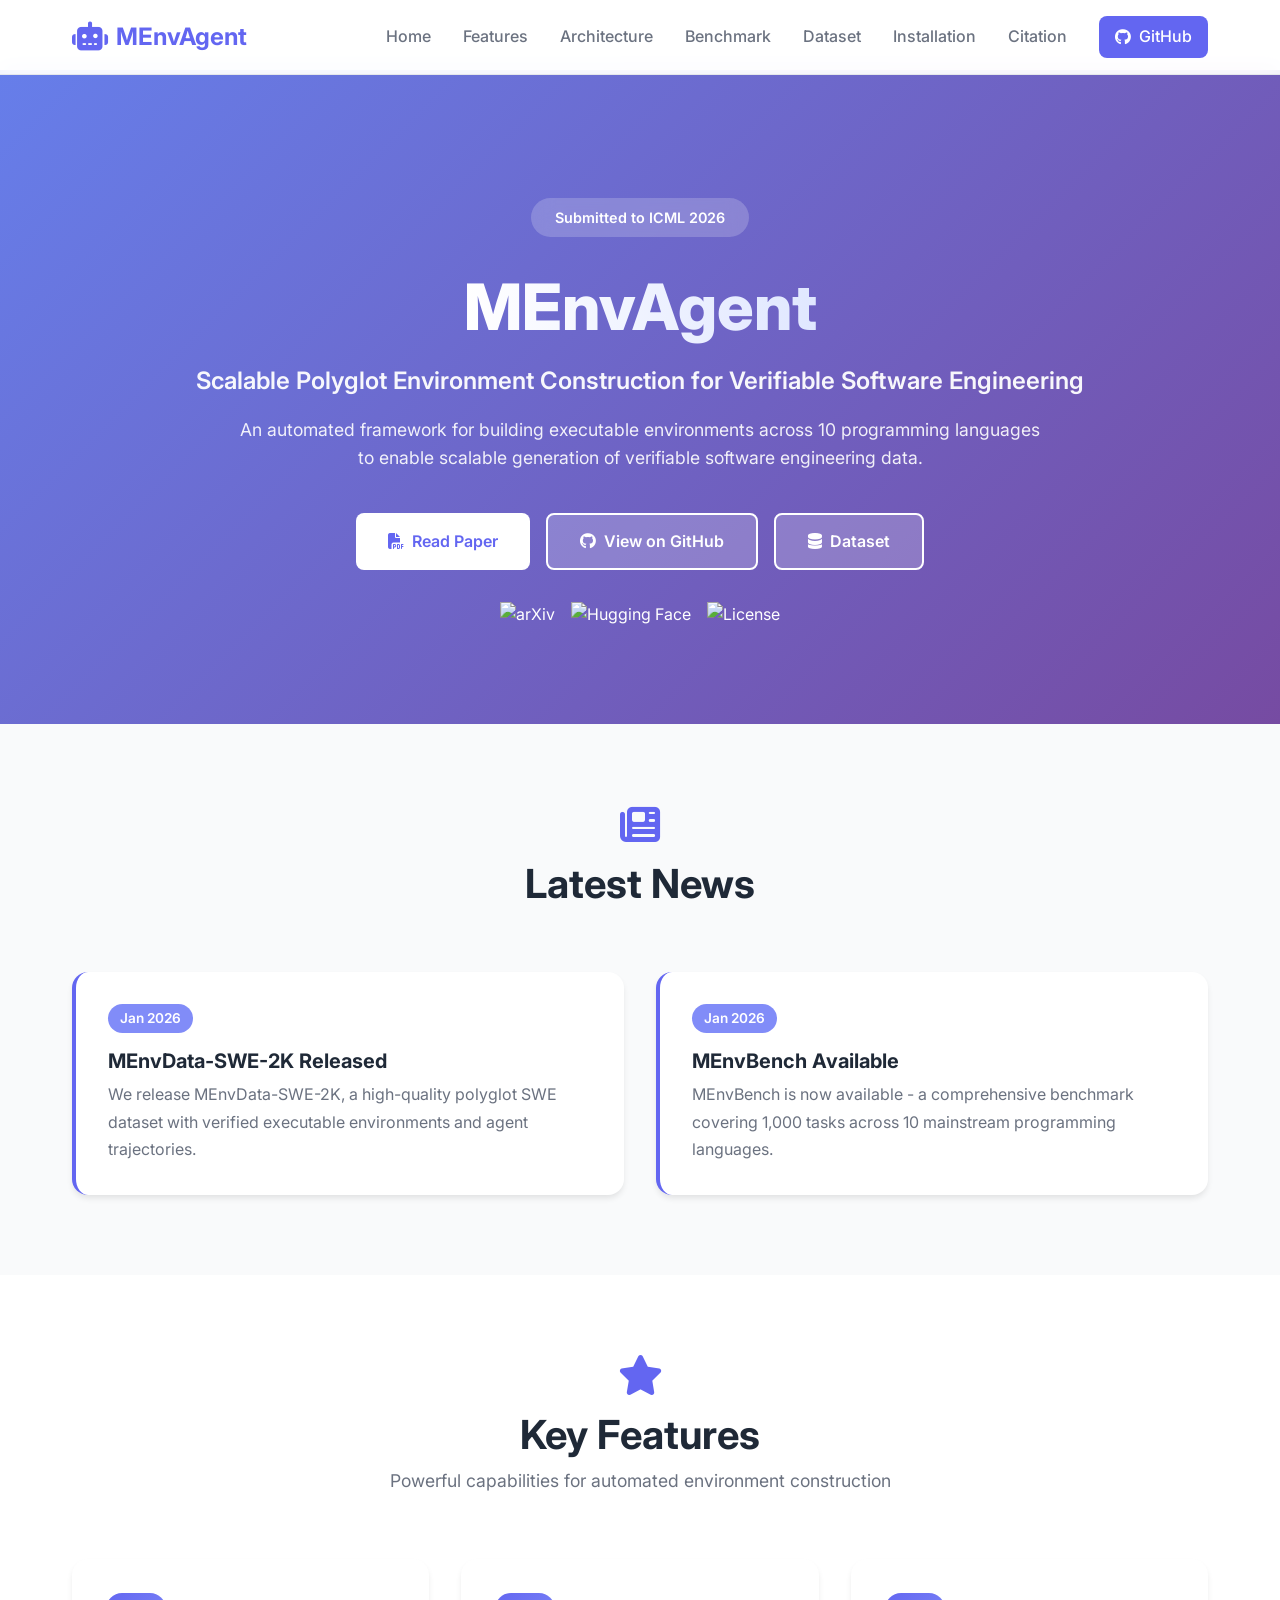
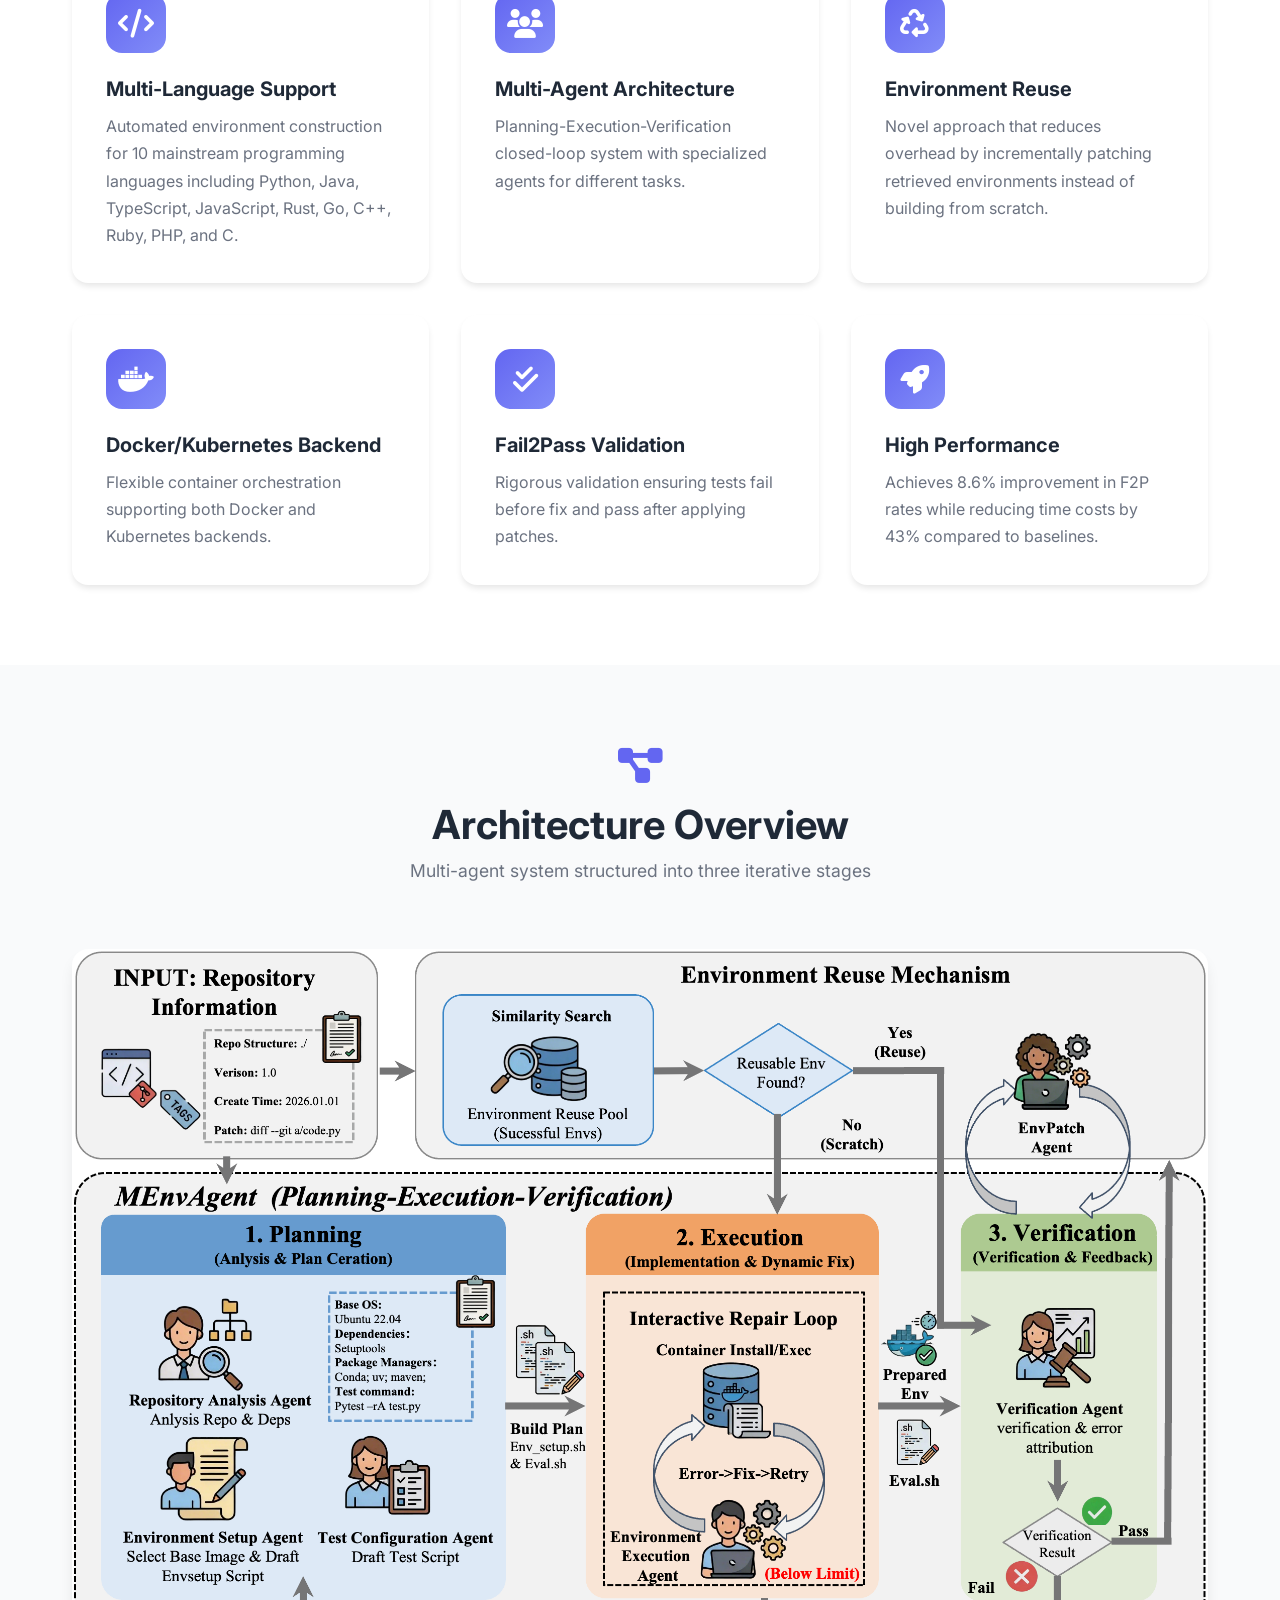
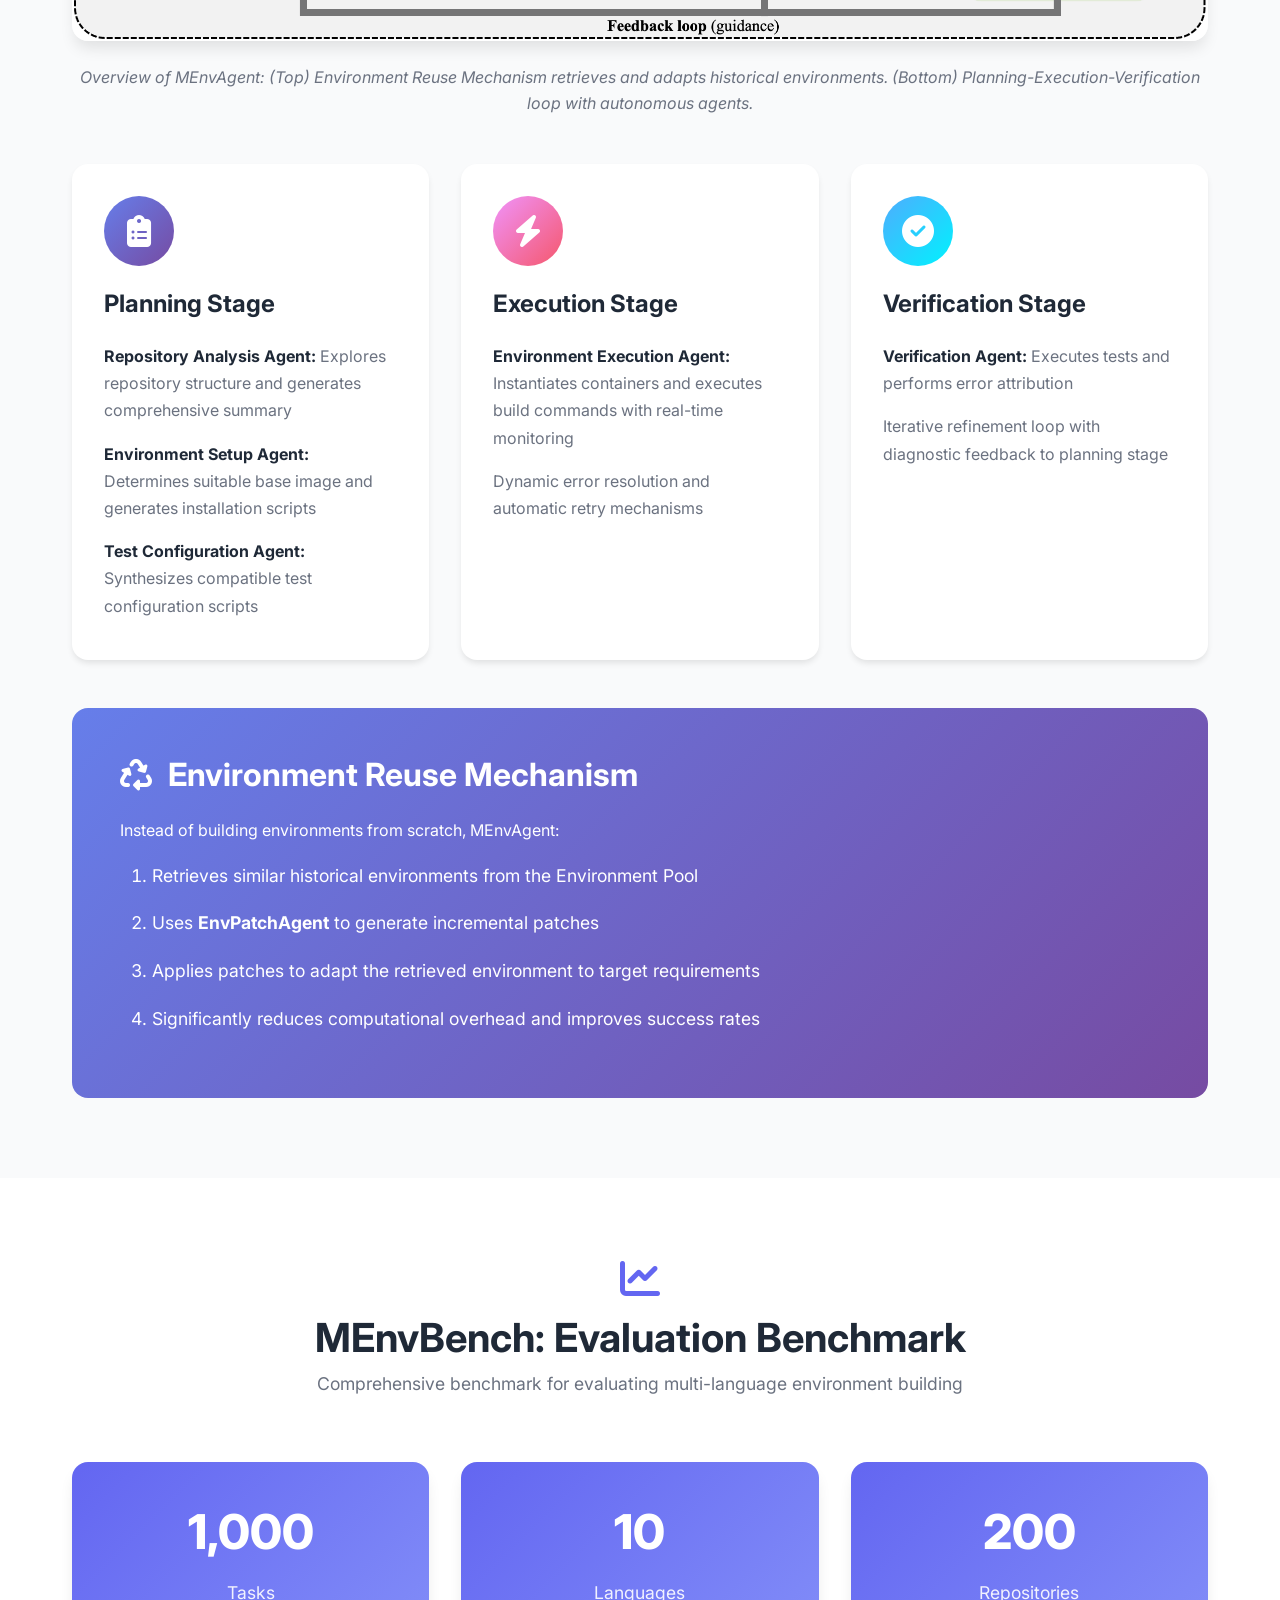
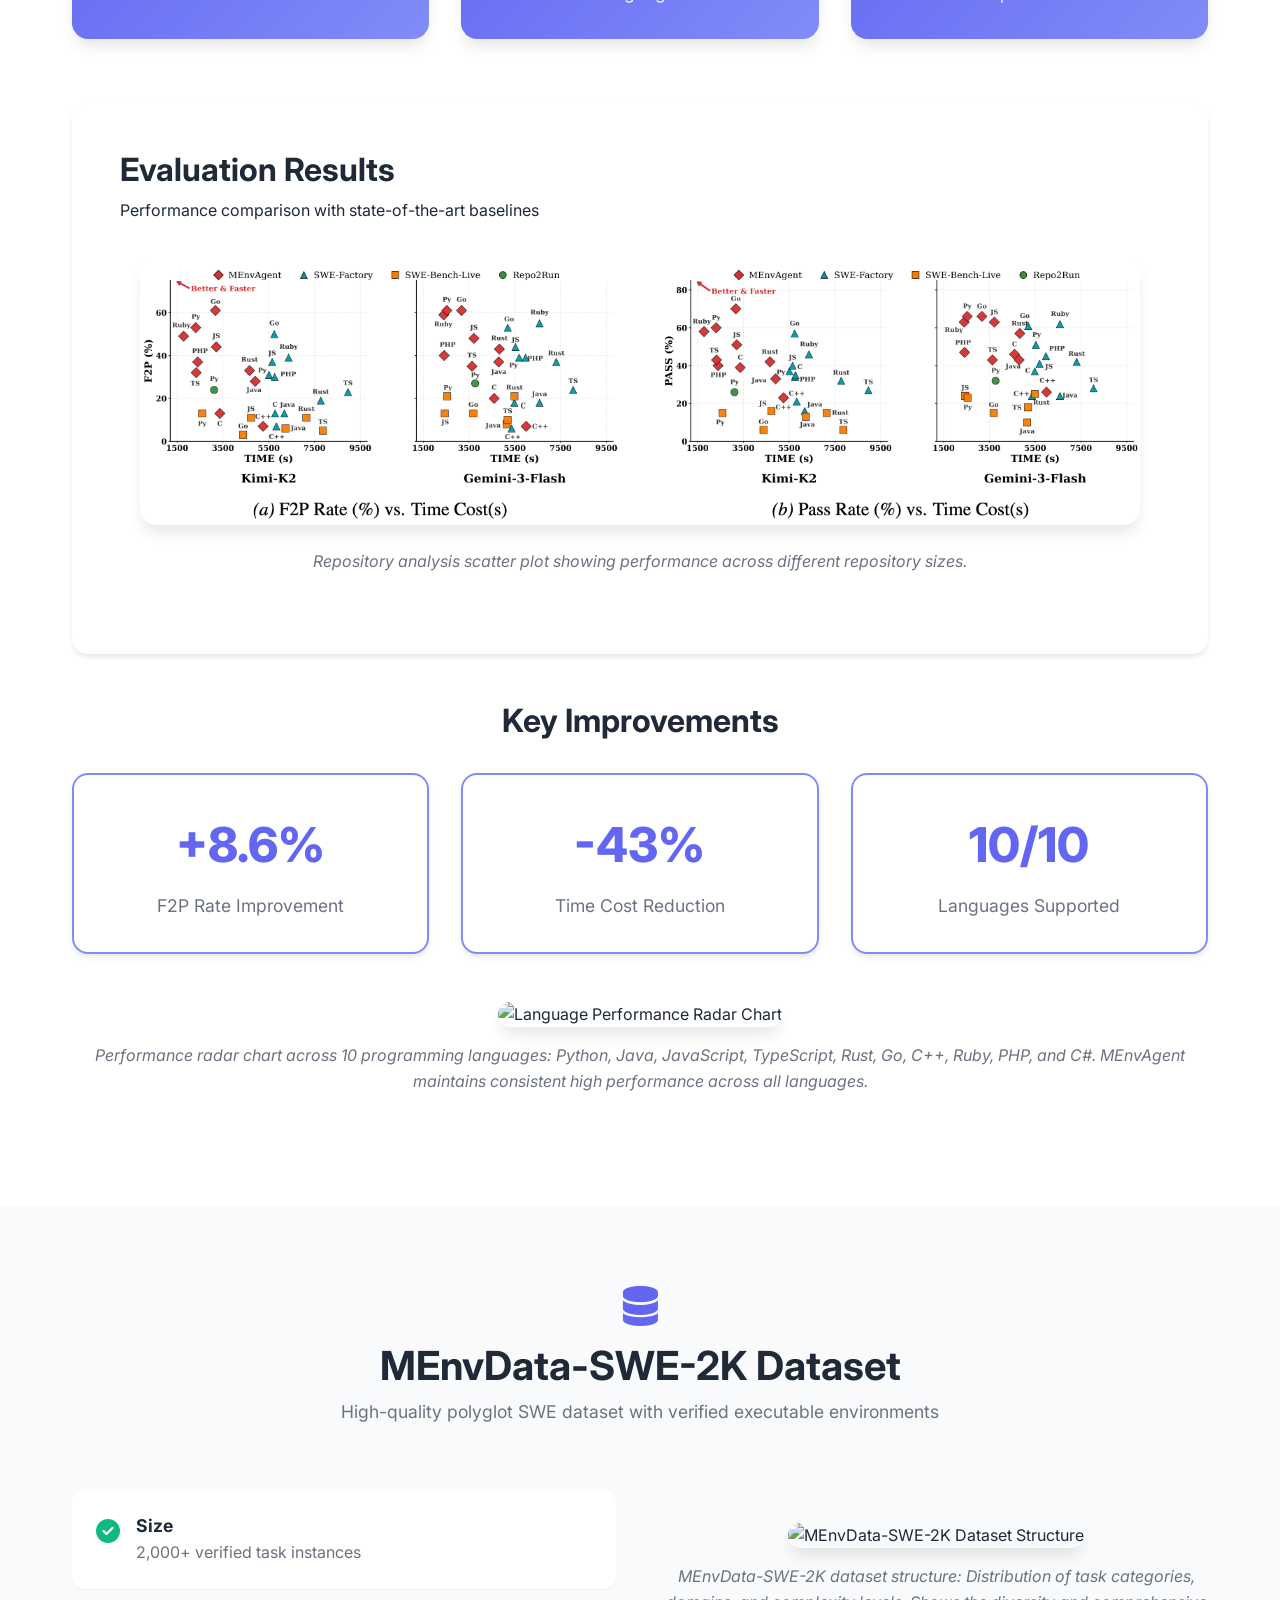
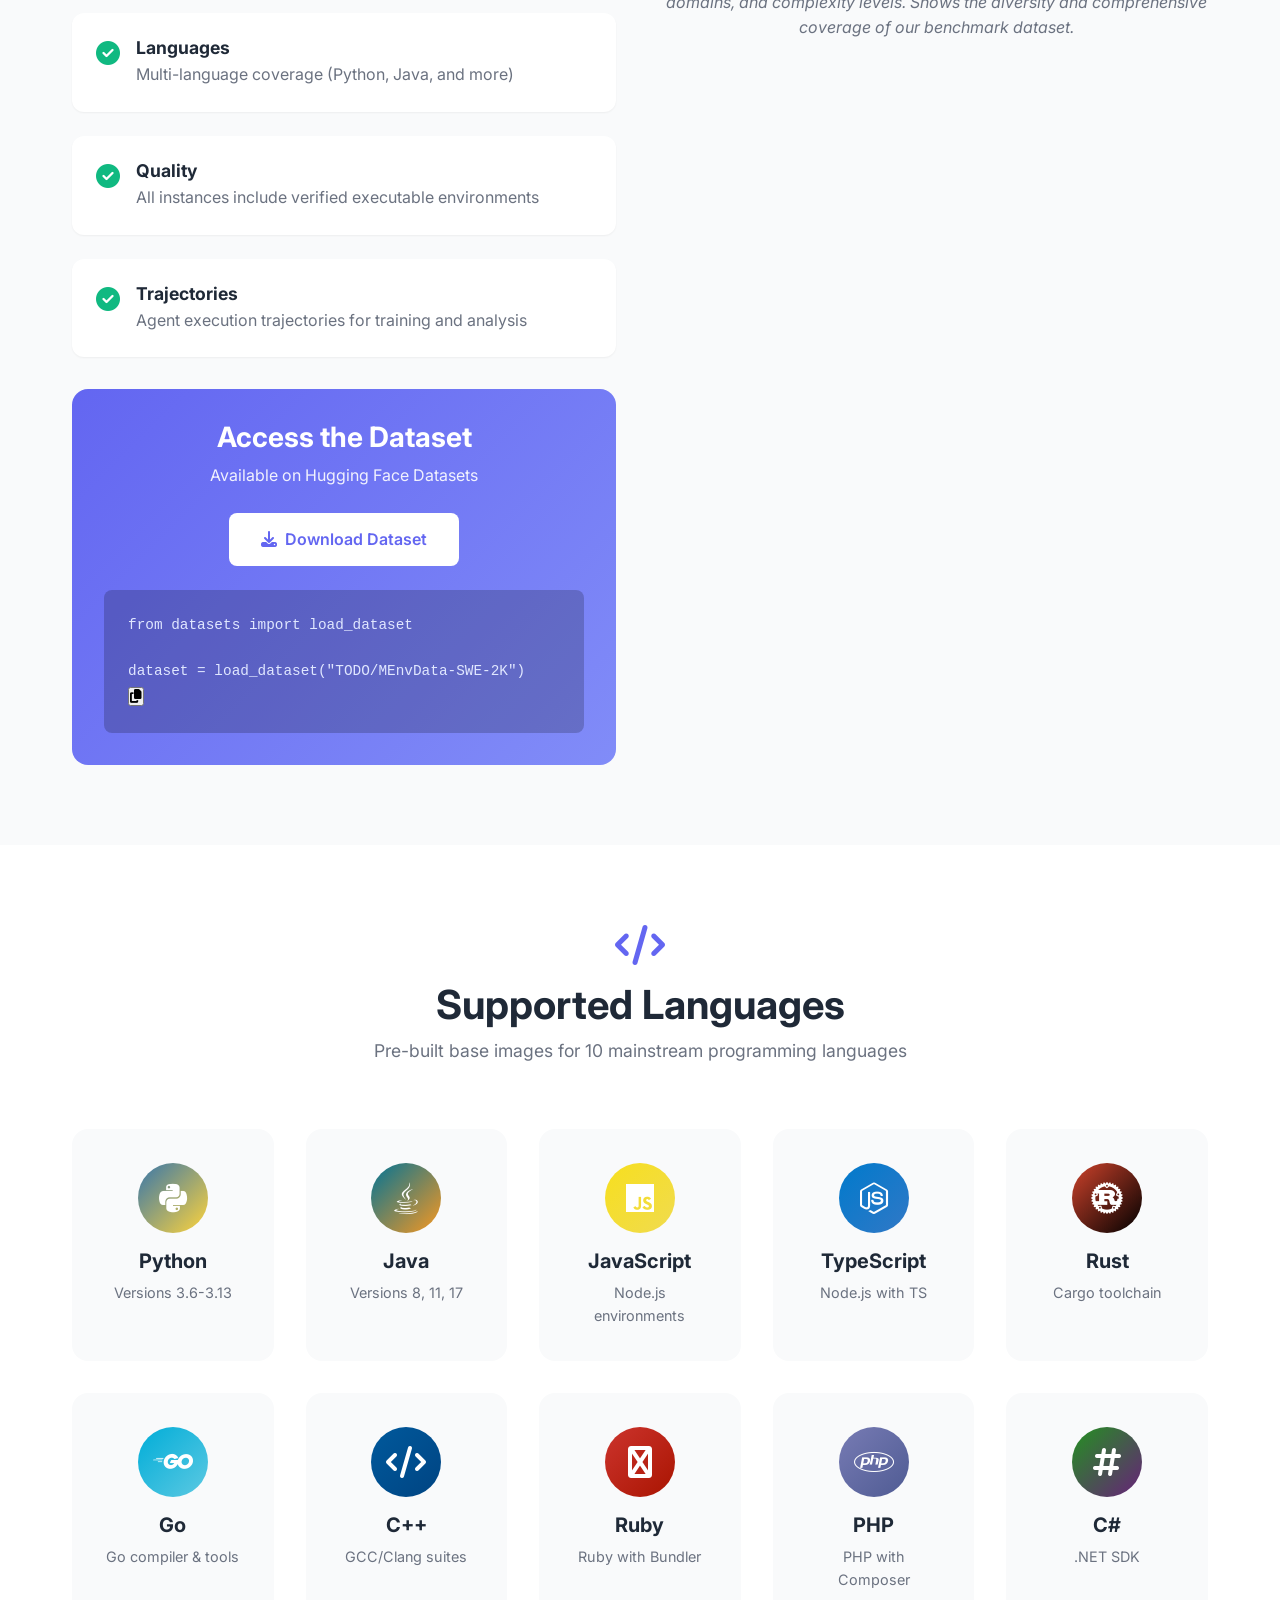
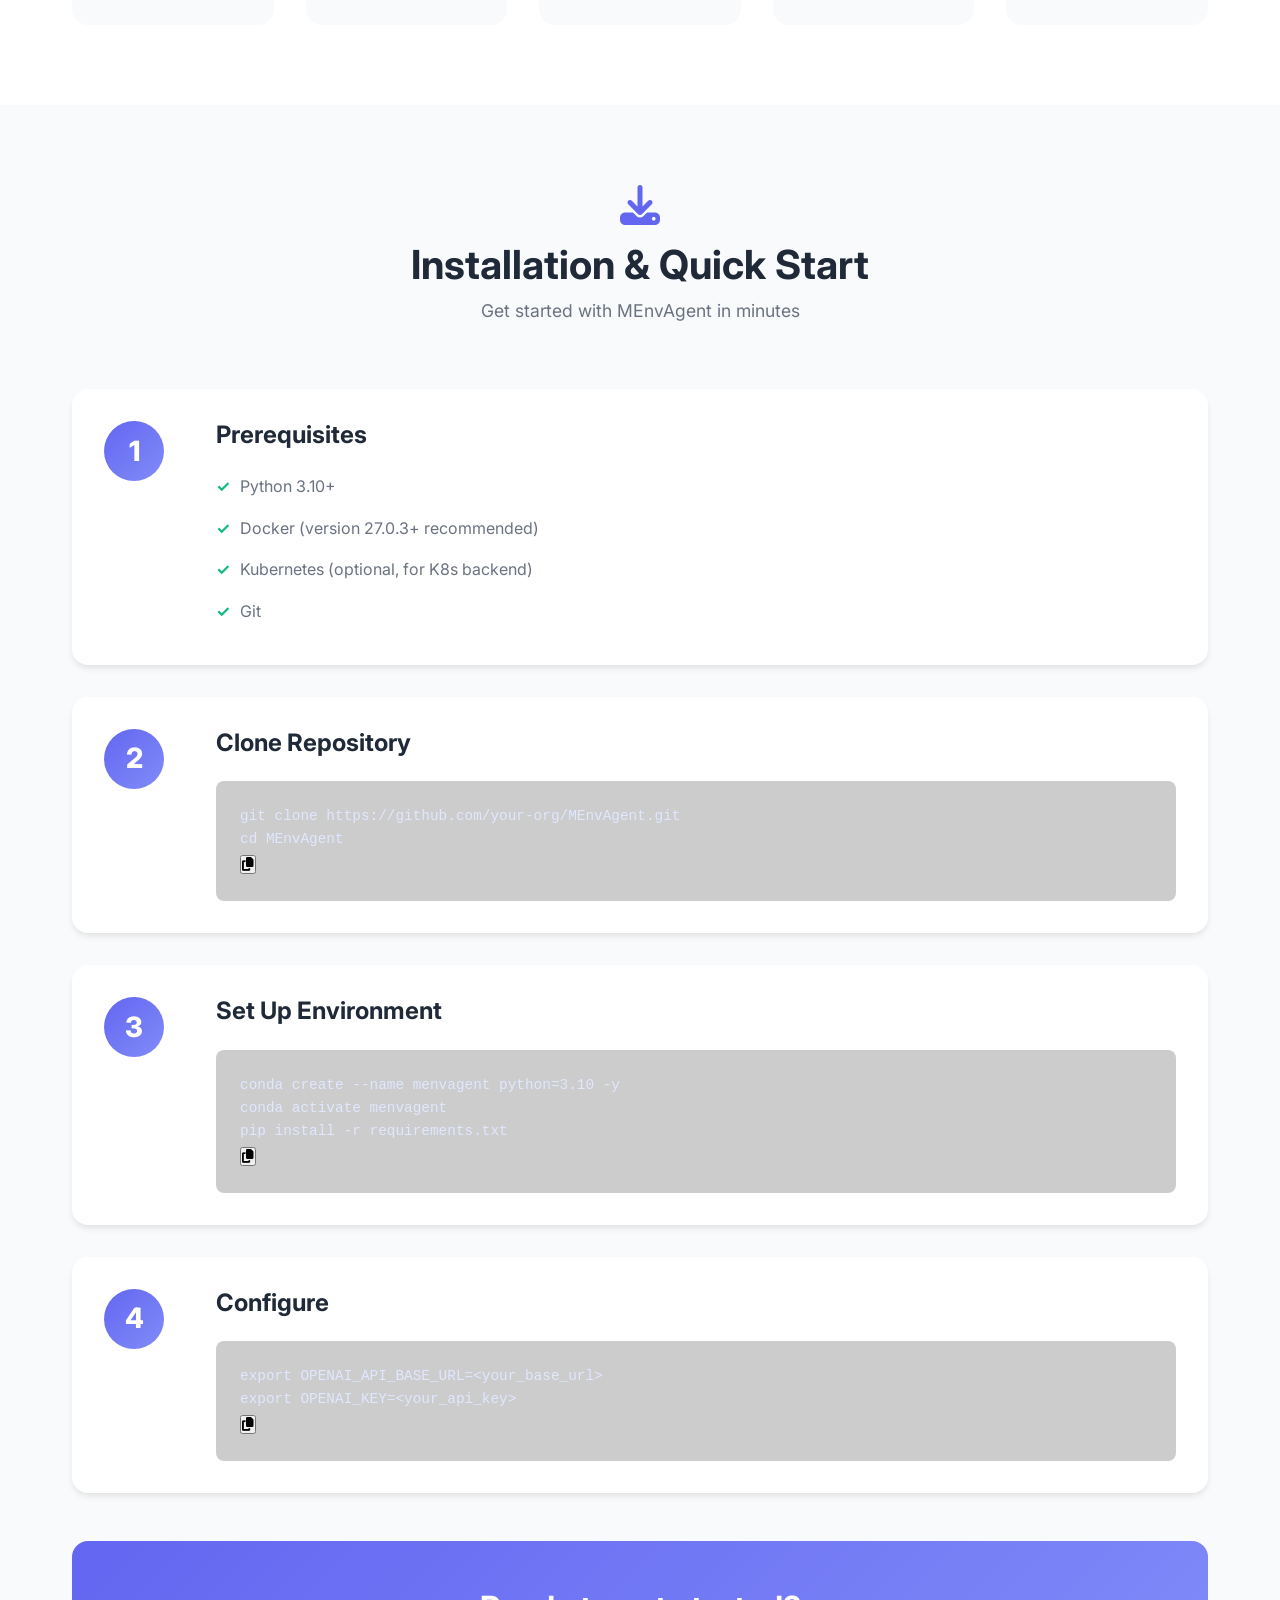
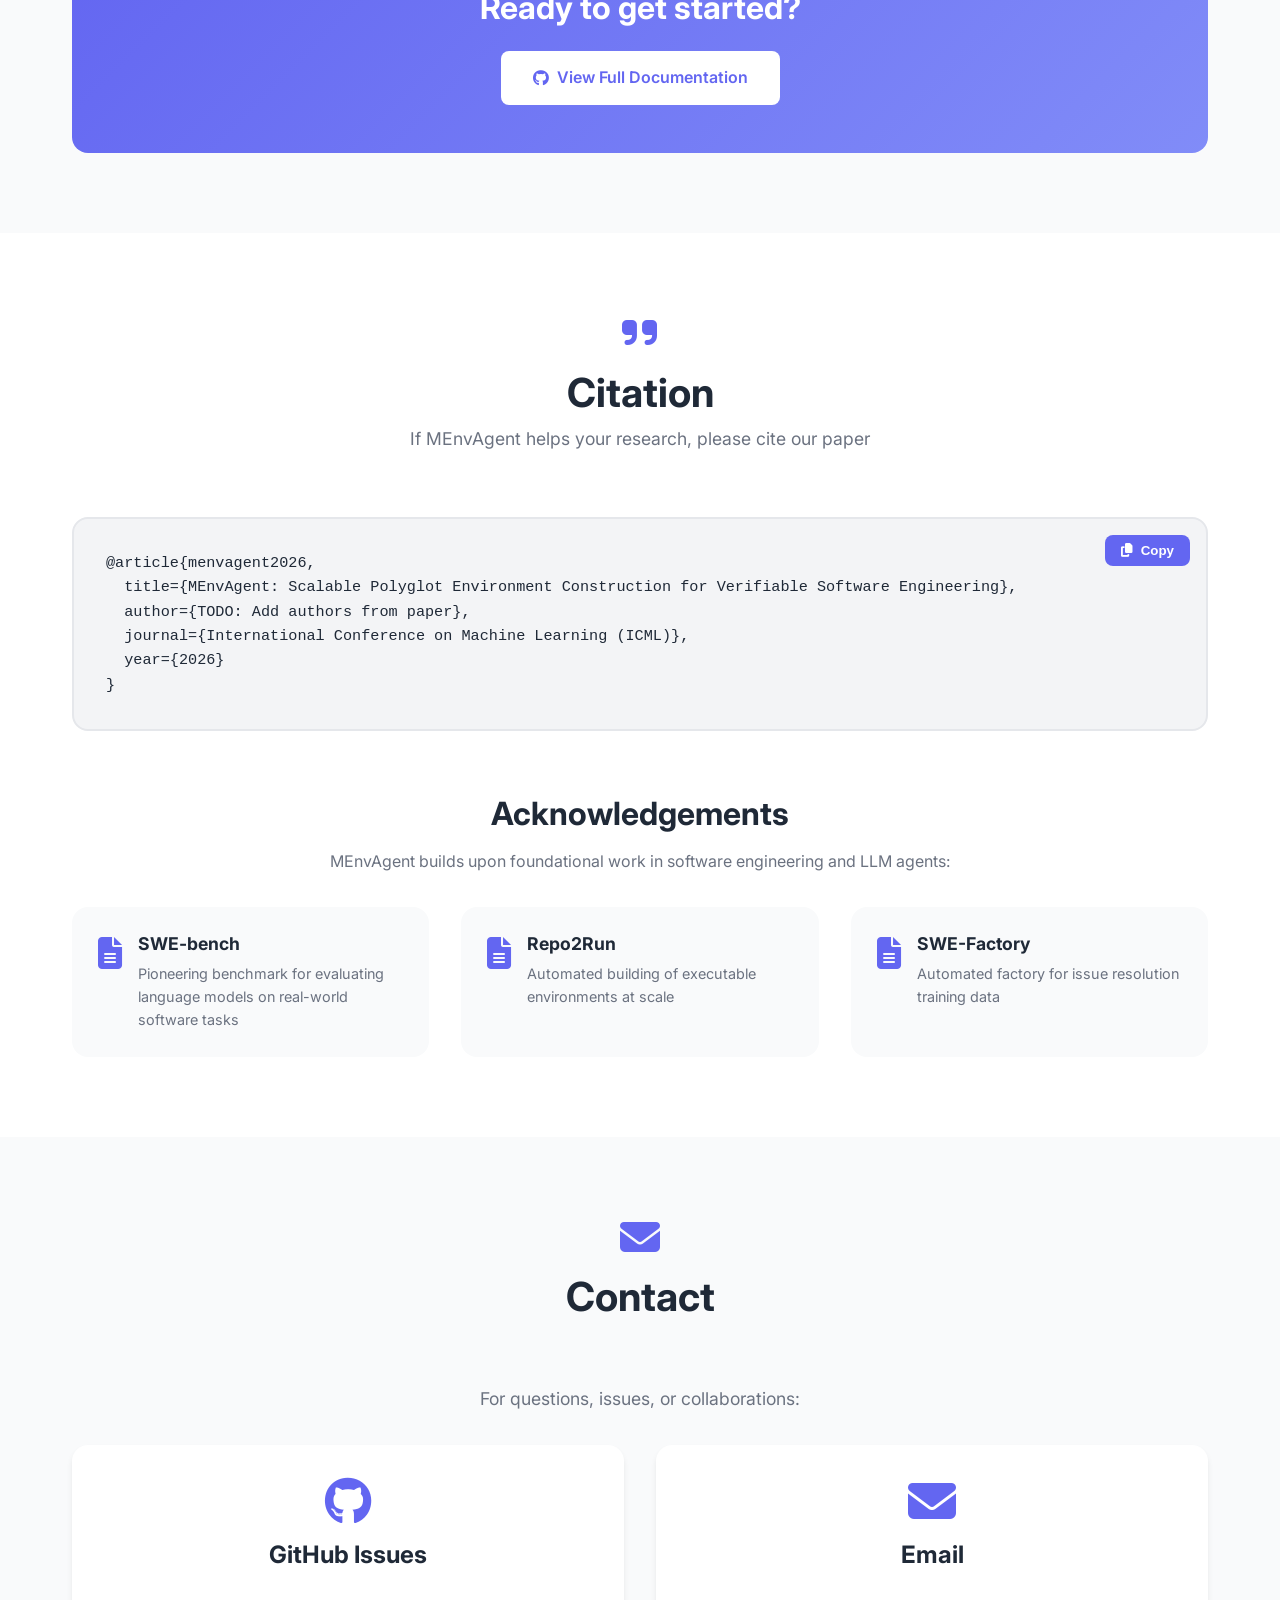
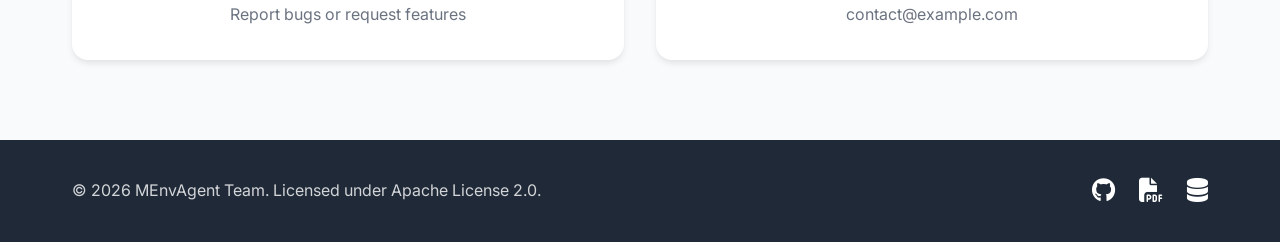
==== commit 0f0d2f9d: "docs" ====
--- a/docs/index.html
+++ b/docs/index.html
@@ -165,14 +165,15 @@
                 <p>Multi-agent system structured into three iterative stages</p>
             </div>
 
-            <!-- Placeholder for main architecture diagram -->
-            <div class="image-placeholder architecture-diagram">
-                <div class="placeholder-content">
-                    <i class="fas fa-image"></i>
-                    <p>Main Architecture Diagram</p>
-                    <span class="placeholder-note">Please provide: MEnvAgent-main.png or similar</span>
-                    <span class="placeholder-note">Dimensions: 1200x600px recommended</span>
-                </div>
+            <!-- 📌 图片位置 1: 系统架构图 -->
+            <div class="architecture-diagram-container" style="margin: 2rem 0; text-align: center;">
+                <img src="assets/images/MEnvAgent-main.png"
+                     alt="MEnvAgent Architecture Overview"
+                     style="width: 100%; max-width: 1200px; border-radius: 1rem; box-shadow: 0 10px 15px -3px rgba(0,0,0,0.1);">
+                <p style="text-align: center; color: #6b7280; margin-top: 1rem; font-style: italic;">
+                    Overview of MEnvAgent: (Top) Environment Reuse Mechanism retrieves and adapts historical environments.
+                    (Bottom) Planning-Execution-Verification loop with autonomous agents.
+                </p>
             </div>
 
             <div class="architecture-stages">
@@ -254,15 +255,75 @@
                 <h3>Evaluation Results</h3>
                 <p>Performance comparison with state-of-the-art baselines</p>
 
-                <!-- Placeholder for results table -->
-                <div class="image-placeholder results-table">
-                    <div class="placeholder-content">
-                        <i class="fas fa-table"></i>
-                        <p>Results Comparison Table</p>
-                        <span class="placeholder-note">Please provide: comparison table or chart showing F2P Rate, Time, and Cost</span>
-                        <span class="placeholder-note">Suggested format: table image or interactive chart</span>
-                    </div>
-                </div>
+                <!-- 📌 图片位置 2: 性能对比散点图 -->
+                
+                    <!-- 如果只有一张图，使用下面这段： -->
+                    <div class="performance-scatter" style="margin: 2rem 0; text-align: center;">
+                        <img src="assets/images/performance-scatter.png"
+                             alt="Performance Comparison"
+                             style="width: 100%; max-width: 1000px; border-radius: 1rem; box-shadow: 0 10px 15px -3px rgba(0,0,0,0.1);">
+                        <p style="text-align: center; color: #6b7280; margin-top: 1rem; font-style: italic;">
+                            Repository analysis scatter plot showing performance across different repository sizes.
+                        </p>
+                    </div>
+               
+
+                <!-- 如果有两张图，使用下面这段（并排显示）： -->
+                <!-- <div class="performance-scatter-container" style="margin: 2rem 0;">
+                    <div style="display: grid; grid-template-columns: 1fr 1fr; gap: 2rem; max-width: 1400px; margin: 0 auto;">
+
+                        <div style="text-align: center;">
+                            <img src="assets/images/performance-scatter-1.png"
+                                 alt="Model 1 Performance"
+                                 style="width: 100%; border-radius: 1rem; box-shadow: 0 10px 15px -3px rgba(0,0,0,0.1);">
+                            <p style="color: #6b7280; margin-top: 1rem; font-size: 0.9rem; font-style: italic;">
+                                Model A: Performance across repositories
+                            </p>
+                        </div>
+
+                        <div style="text-align: center;">
+                            <img src="assets/images/performance-scatter-2.png"
+                                 alt="Model 2 Performance"
+                                 style="width: 100%; border-radius: 1rem; box-shadow: 0 10px 15px -3px rgba(0,0,0,0.1);">
+                            <p style="color: #6b7280; margin-top: 1rem; font-size: 0.9rem; font-style: italic;">
+                                Model B: Performance across repositories
+                            </p>
+                        </div>
+                    </div>
+                    <p style="text-align: center; color: #6b7280; margin-top: 1.5rem; font-style: italic;">
+                        Side-by-side comparison: Performance analysis across different repository sizes and complexities.
+                        Bubble size indicates the number of tasks.
+                    </p>
+                </div> -->
+
+                <!-- 如果想上下堆叠显示，使用这段：
+                <div class="performance-scatter-container" style="margin: 2rem 0; text-align: center;">
+                    <div style="max-width: 1000px; margin: 0 auto;">
+                        <img src="assets/images/performance-scatter-1.png"
+                             alt="Model 1 Performance"
+                             style="width: 100%; border-radius: 1rem; box-shadow: 0 10px 15px -3px rgba(0,0,0,0.1); margin-bottom: 1rem;">
+                        <p style="color: #6b7280; margin-bottom: 2rem; font-size: 0.9rem; font-style: italic;">
+                            Model A: Performance comparison
+                        </p>
+
+                        <img src="assets/images/performance-scatter-2.png"
+                             alt="Model 2 Performance"
+                             style="width: 100%; border-radius: 1rem; box-shadow: 0 10px 15px -3px rgba(0,0,0,0.1); margin-bottom: 1rem;">
+                        <p style="color: #6b7280; font-size: 0.9rem; font-style: italic;">
+                            Model B: Performance comparison
+                        </p>
+                    </div>
+                </div>
+                -->
+
+                <!-- 移动端自适应：并排变成上下 -->
+                <style>
+                @media (max-width: 768px) {
+                    .performance-scatter-container > div {
+                        grid-template-columns: 1fr !important;
+                    }
+                }
+                </style>
             </div>
 
             <div class="improvements">
@@ -283,14 +344,15 @@
                 </div>
             </div>
 
-            <!-- Placeholder for language distribution chart -->
-            <div class="image-placeholder language-chart">
-                <div class="placeholder-content">
-                    <i class="fas fa-chart-pie"></i>
-                    <p>Language Distribution Chart</p>
-                    <span class="placeholder-note">Please provide: chart showing performance across different languages</span>
-                    <span class="placeholder-note">Suggested: bar chart or radar chart</span>
-                </div>
+            <!-- 📌 图片位置 3: 语言性能分布雷达图 -->
+            <div class="language-radar-container" style="margin: 2rem 0; text-align: center;">
+                <img src="assets/images/language-radar.png"
+                     alt="Language Performance Radar Chart"
+                     style="width: 100%; max-width: 800px; border-radius: 1rem; box-shadow: 0 10px 15px -3px rgba(0,0,0,0.1);">
+                <p style="text-align: center; color: #6b7280; margin-top: 1rem; font-style: italic;">
+                    Performance radar chart across 10 programming languages: Python, Java, JavaScript, TypeScript,
+                    Rust, Go, C++, Ruby, PHP, and C#. MEnvAgent maintains consistent high performance across all languages.
+                </p>
             </div>
         </div>
     </section>
@@ -351,14 +413,15 @@
                     </div>
                 </div>
 
-                <!-- Placeholder for dataset structure visualization -->
-                <div class="image-placeholder dataset-viz">
-                    <div class="placeholder-content">
-                        <i class="fas fa-sitemap"></i>
-                        <p>Dataset Structure Visualization</p>
-                        <span class="placeholder-note">Please provide: diagram showing dataset structure and fields</span>
-                        <span class="placeholder-note">Dimensions: 800x600px recommended</span>
-                    </div>
+                <!-- 📌 图片位置 4: 数据集结构分布图 -->
+                <div class="dataset-structure-container" style="margin: 2rem 0; text-align: center;">
+                    <img src="assets/images/dataset-structure.png"
+                         alt="MEnvData-SWE-2K Dataset Structure"
+                         style="width: 100%; max-width: 800px; border-radius: 1rem; box-shadow: 0 10px 15px -3px rgba(0,0,0,0.1);">
+                    <p style="text-align: center; color: #6b7280; margin-top: 1rem; font-style: italic;">
+                        MEnvData-SWE-2K dataset structure: Distribution of task categories, domains, and complexity levels.
+                        Shows the diversity and comprehensive coverage of our benchmark dataset.
+                    </p>
                 </div>
             </div>
         </div>
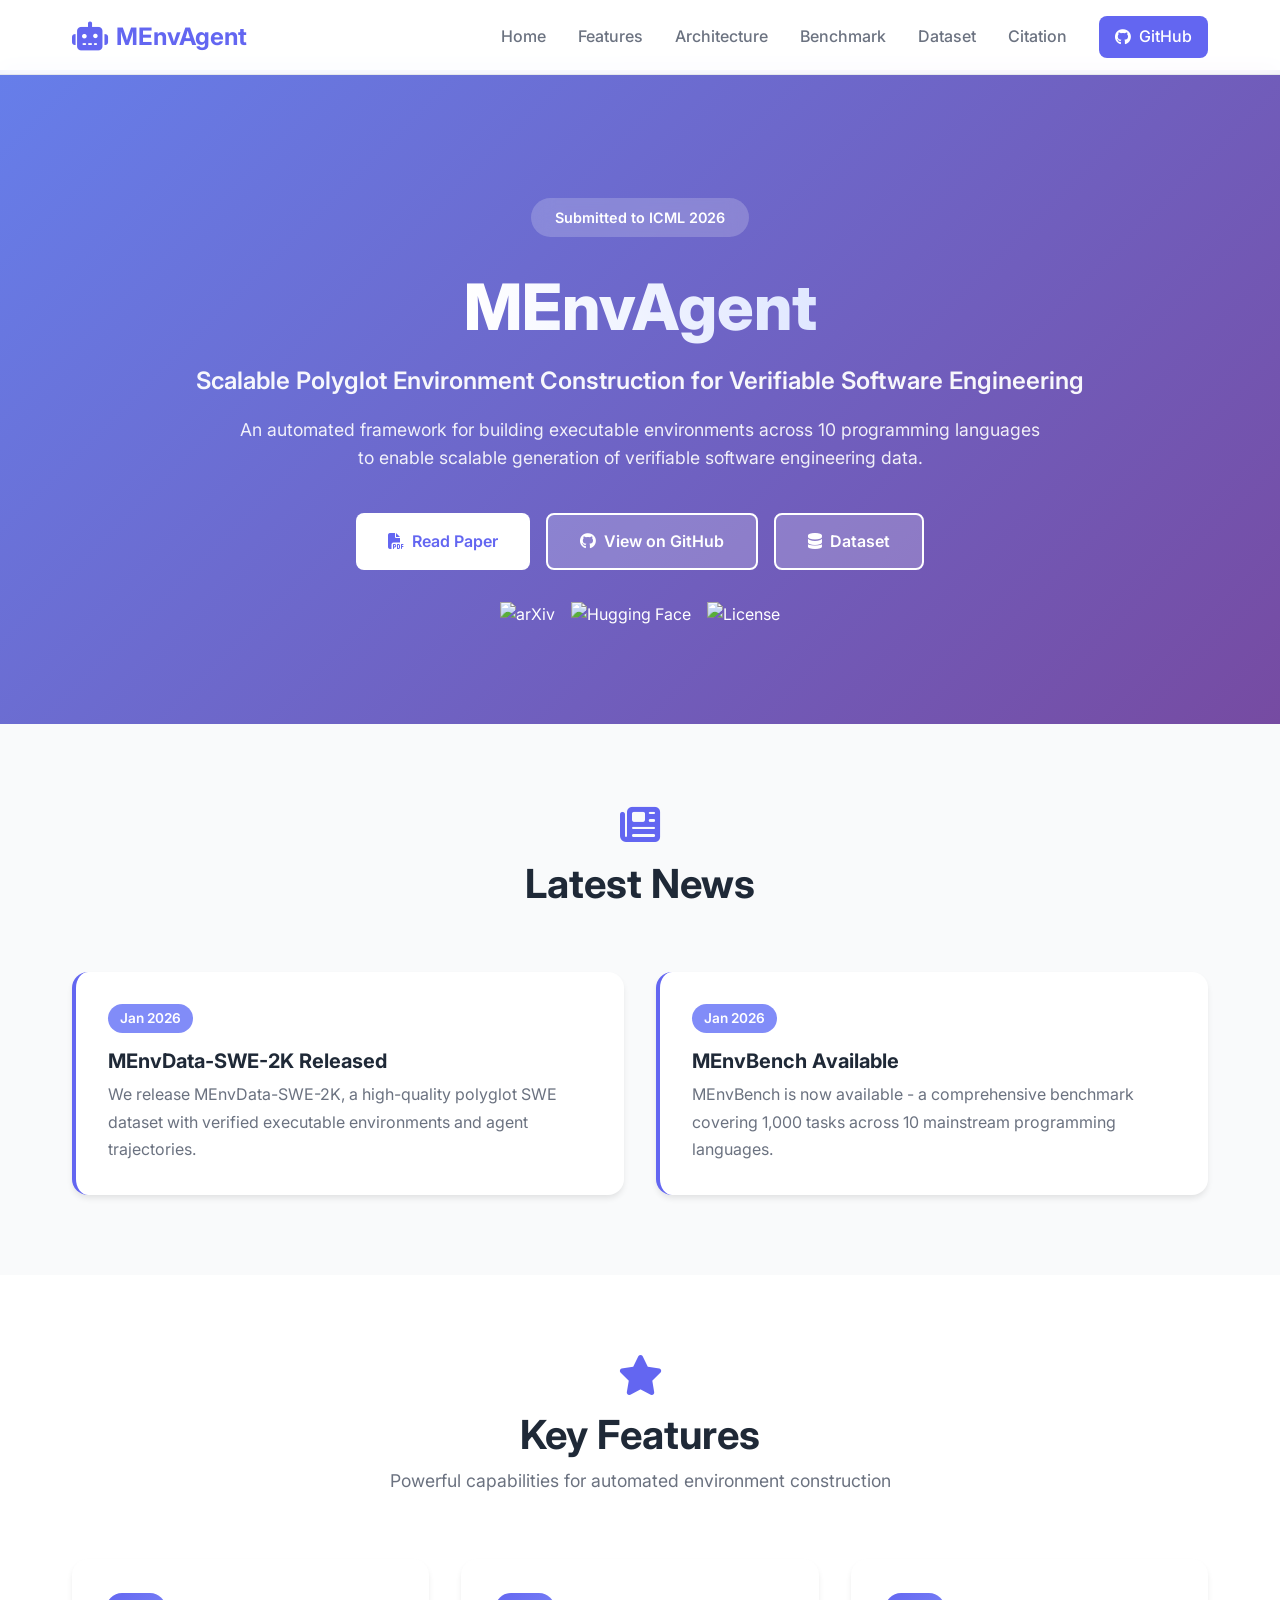
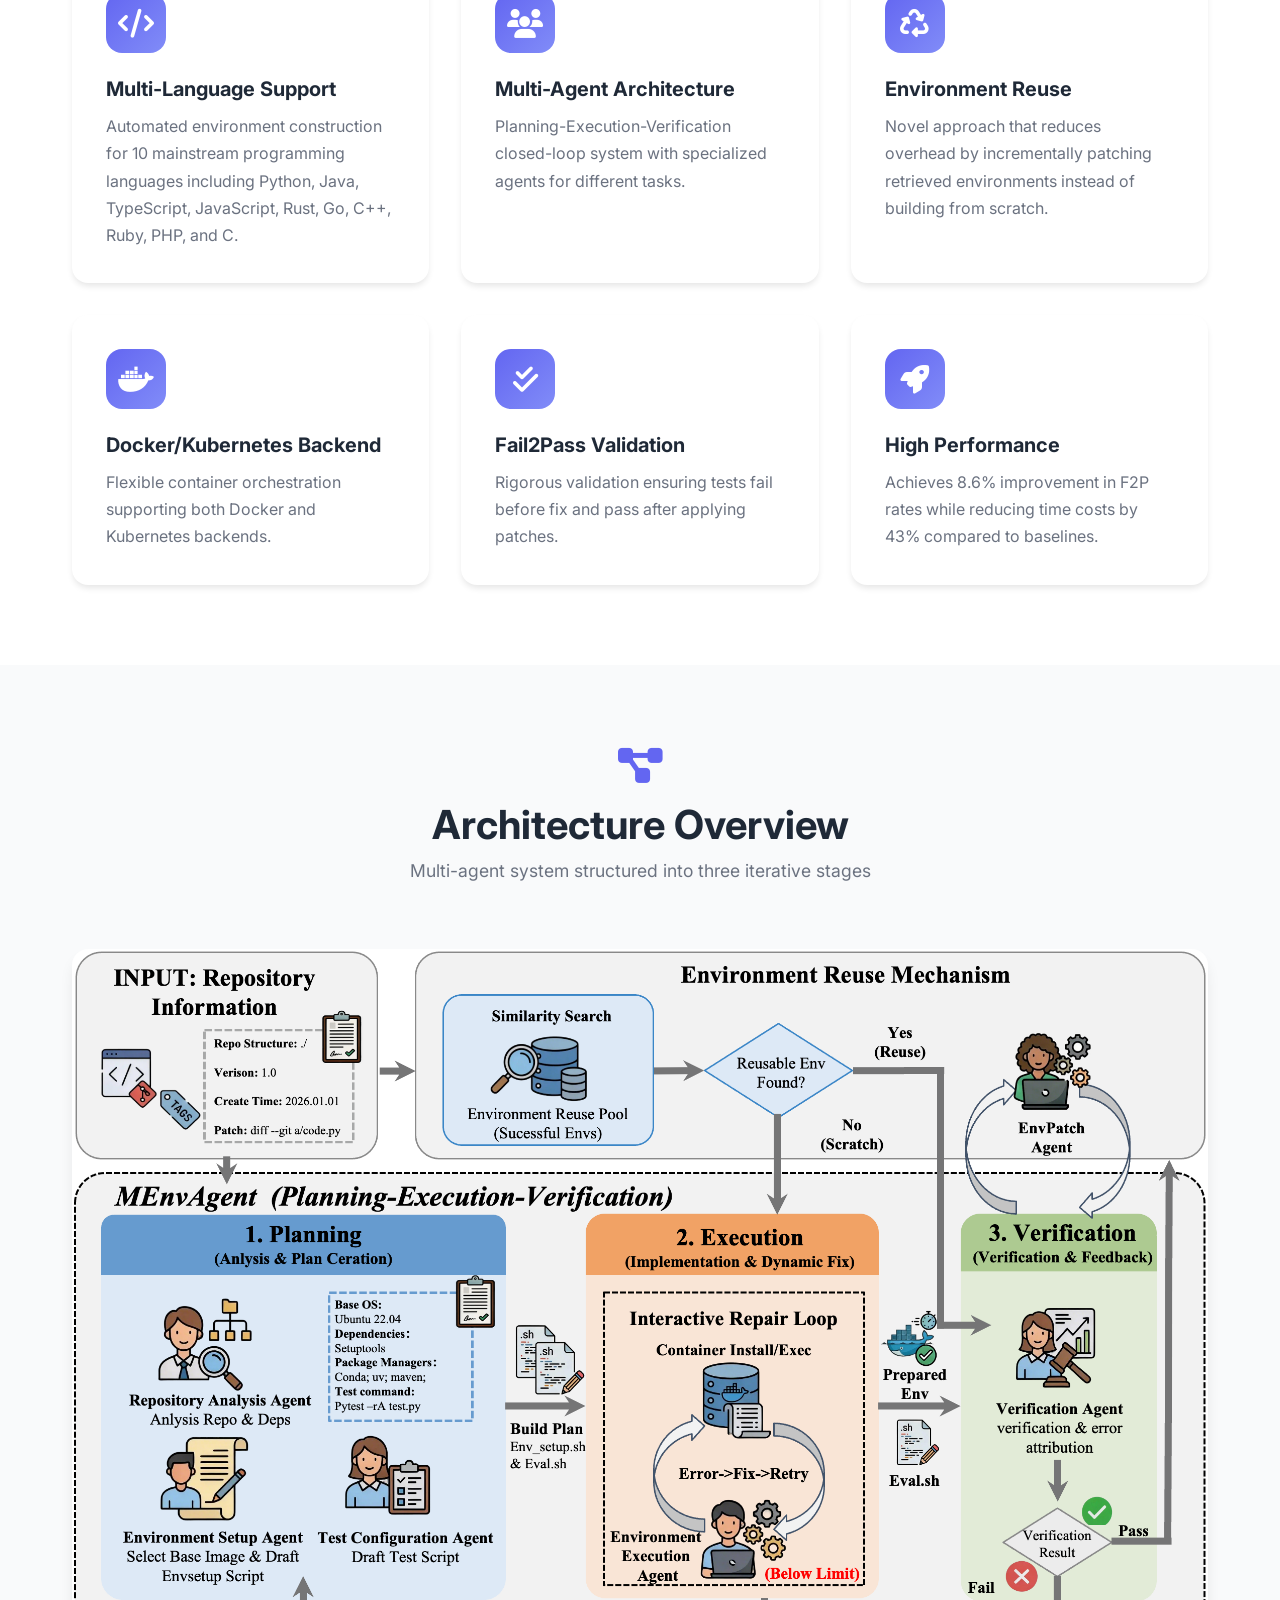
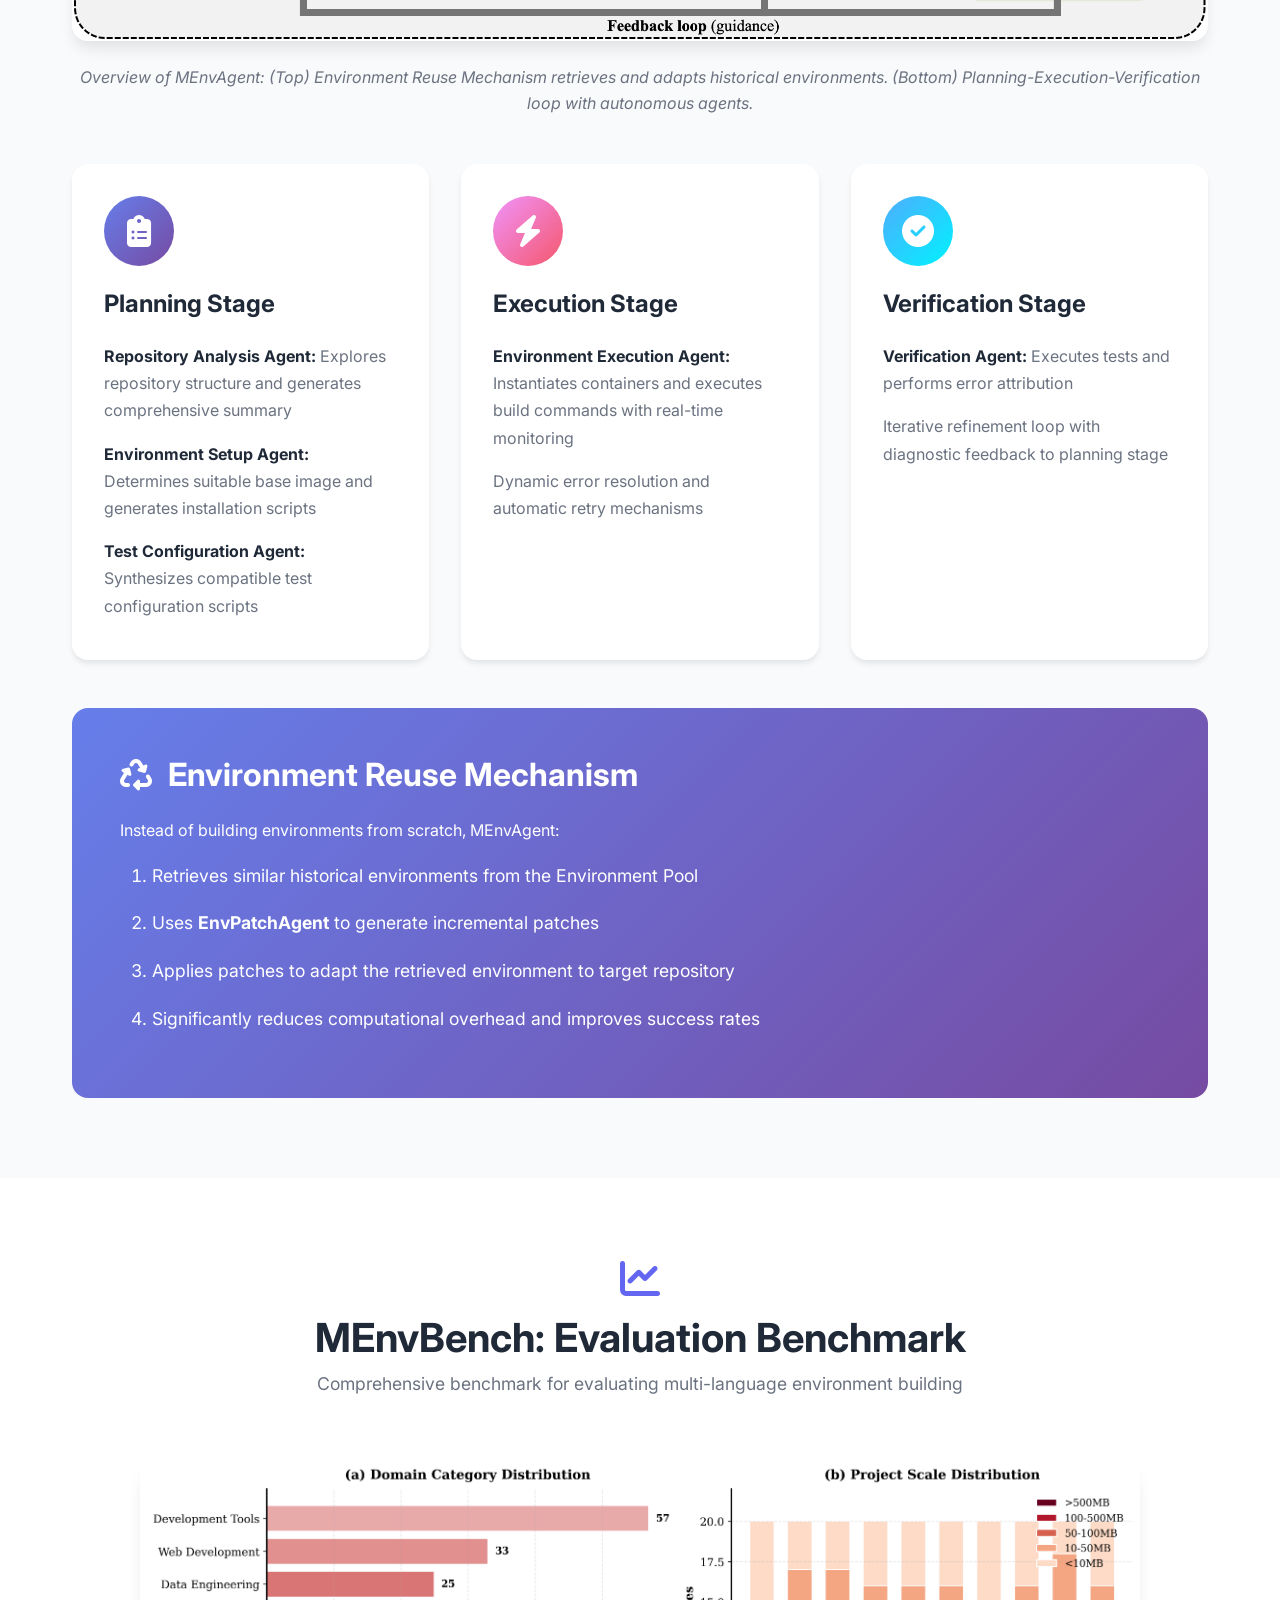
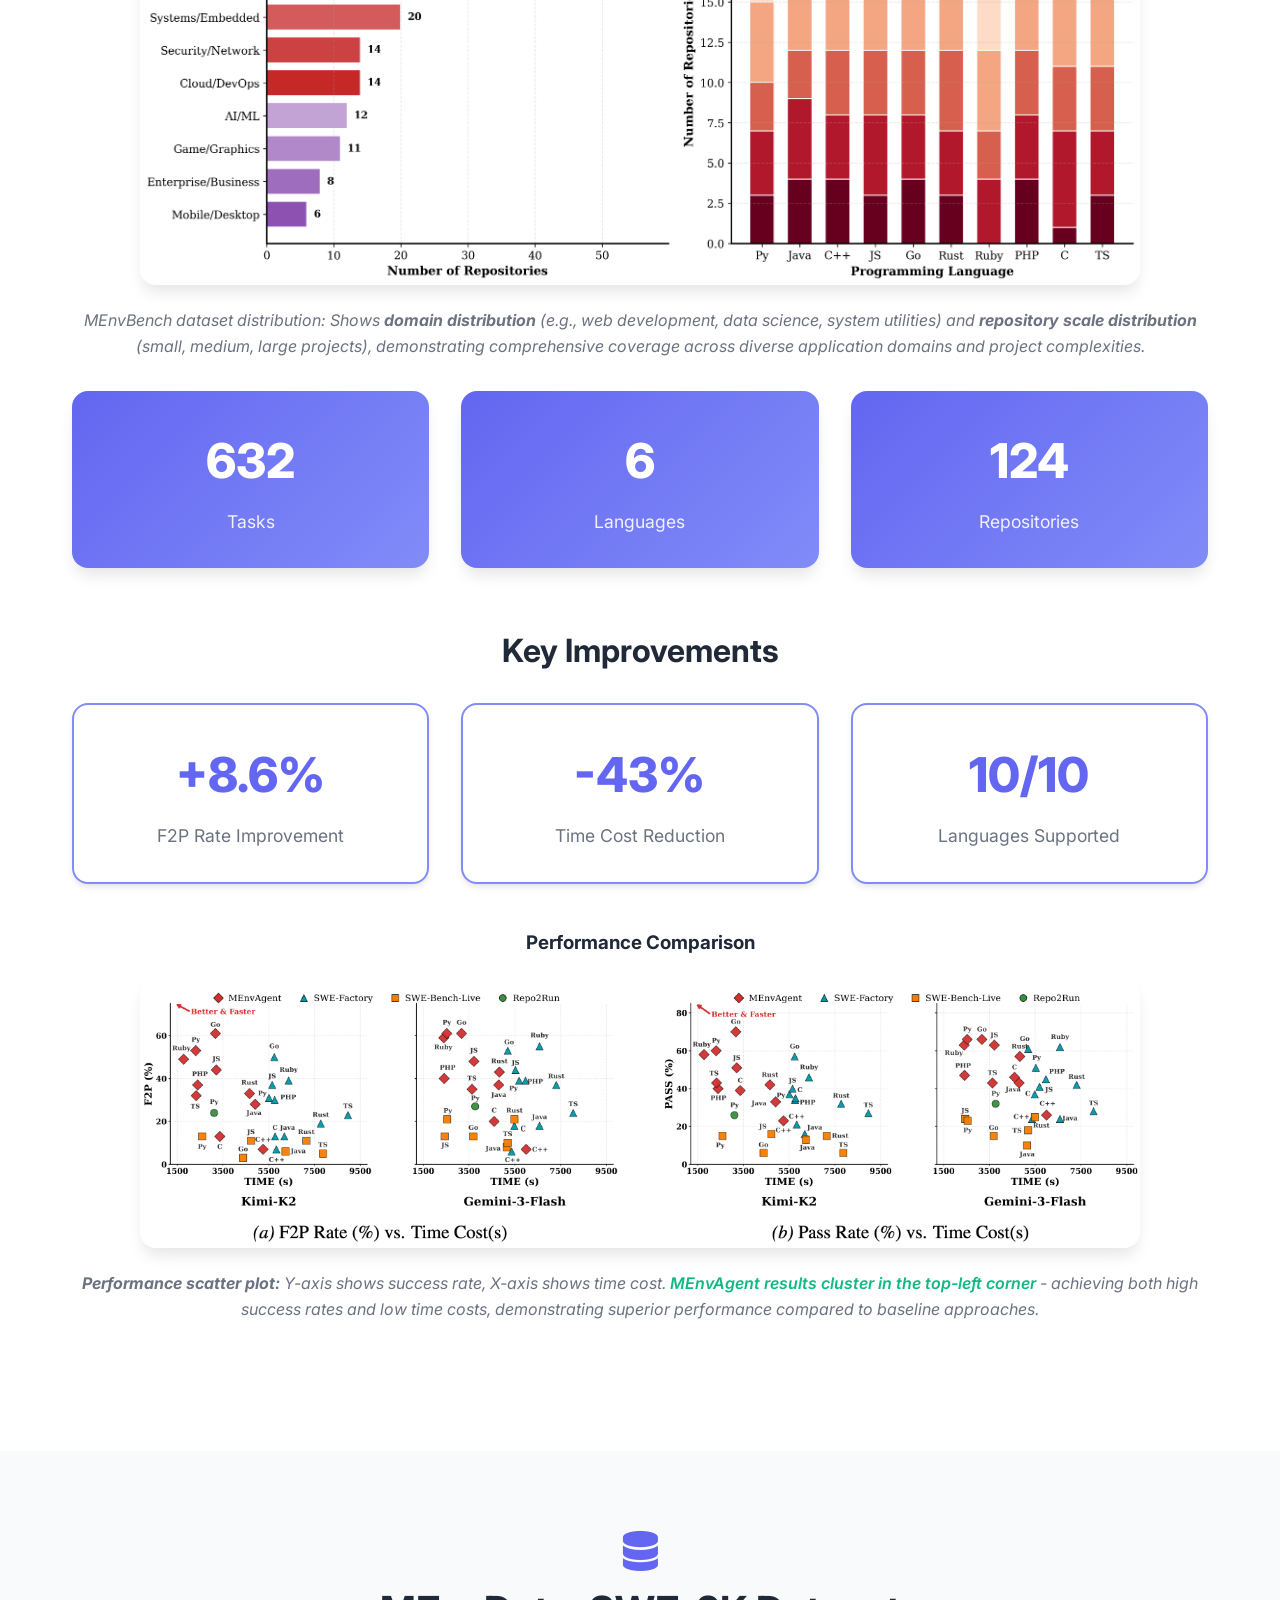
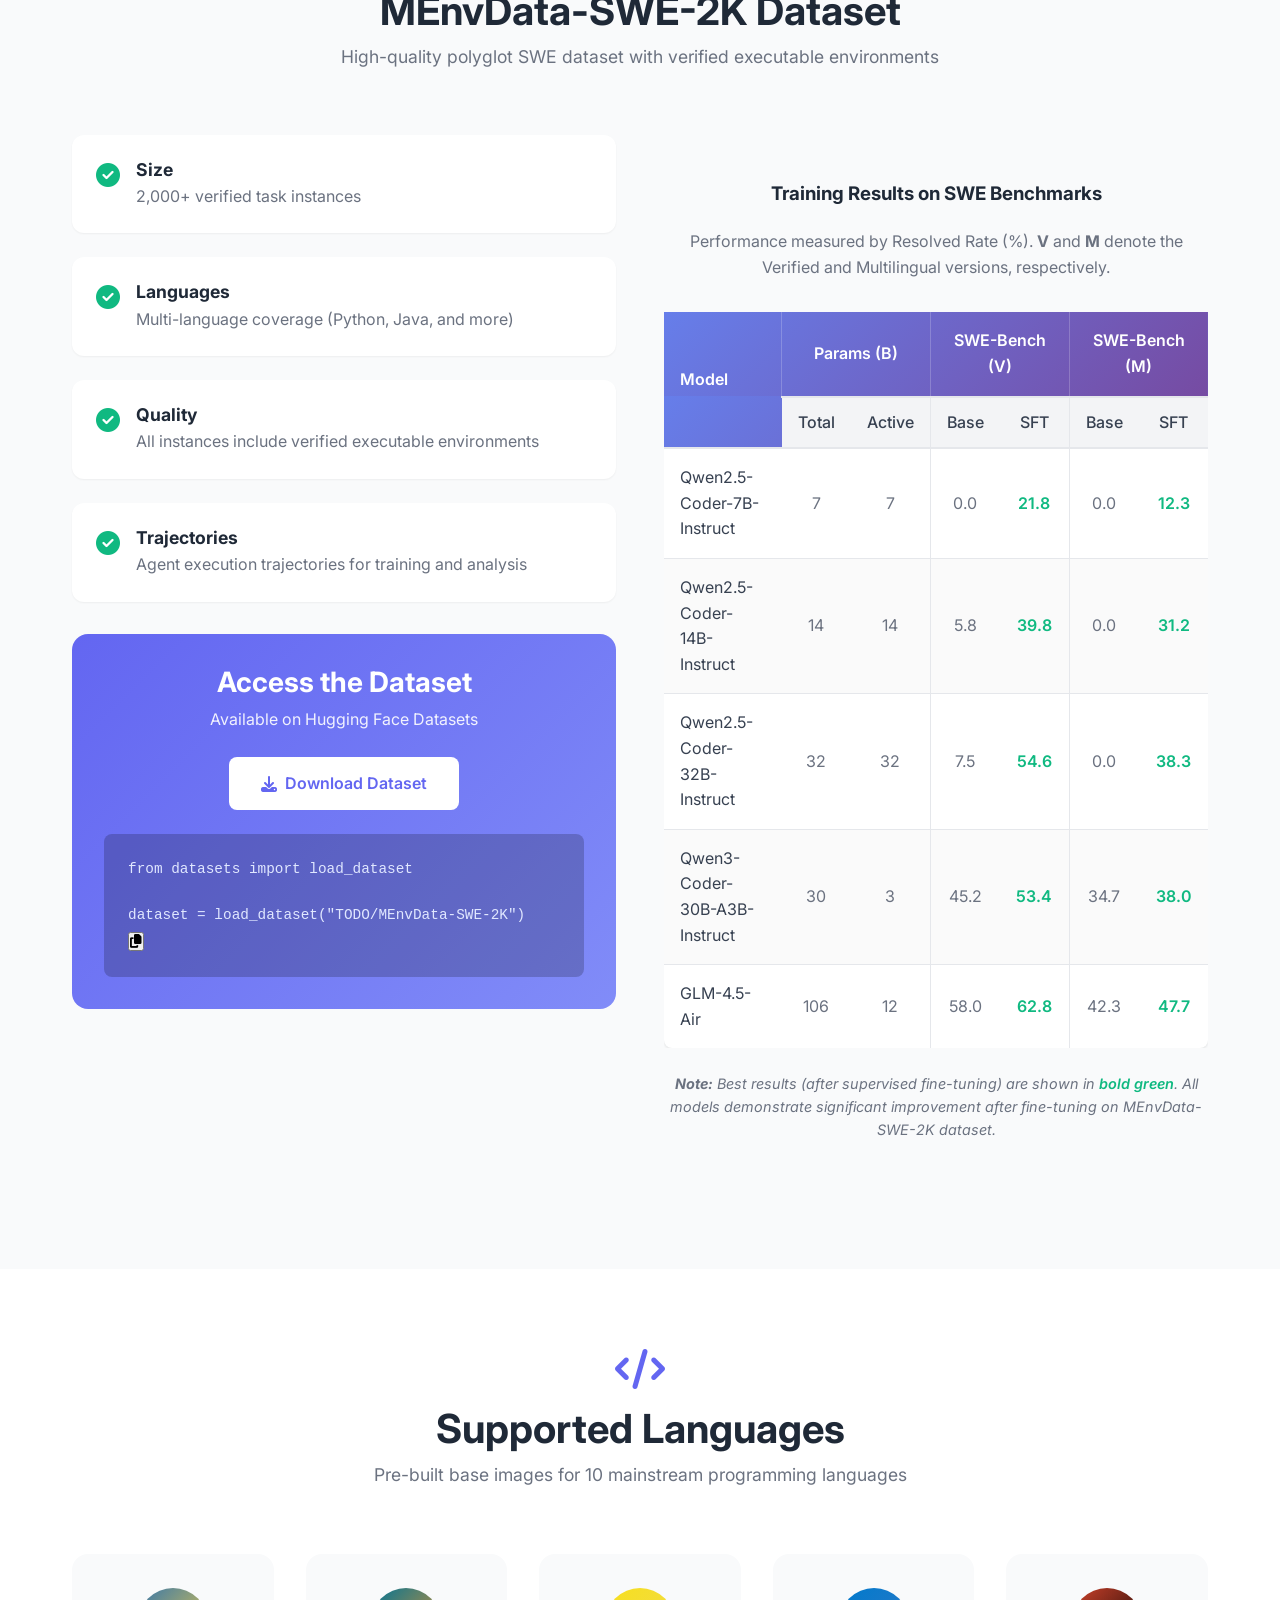
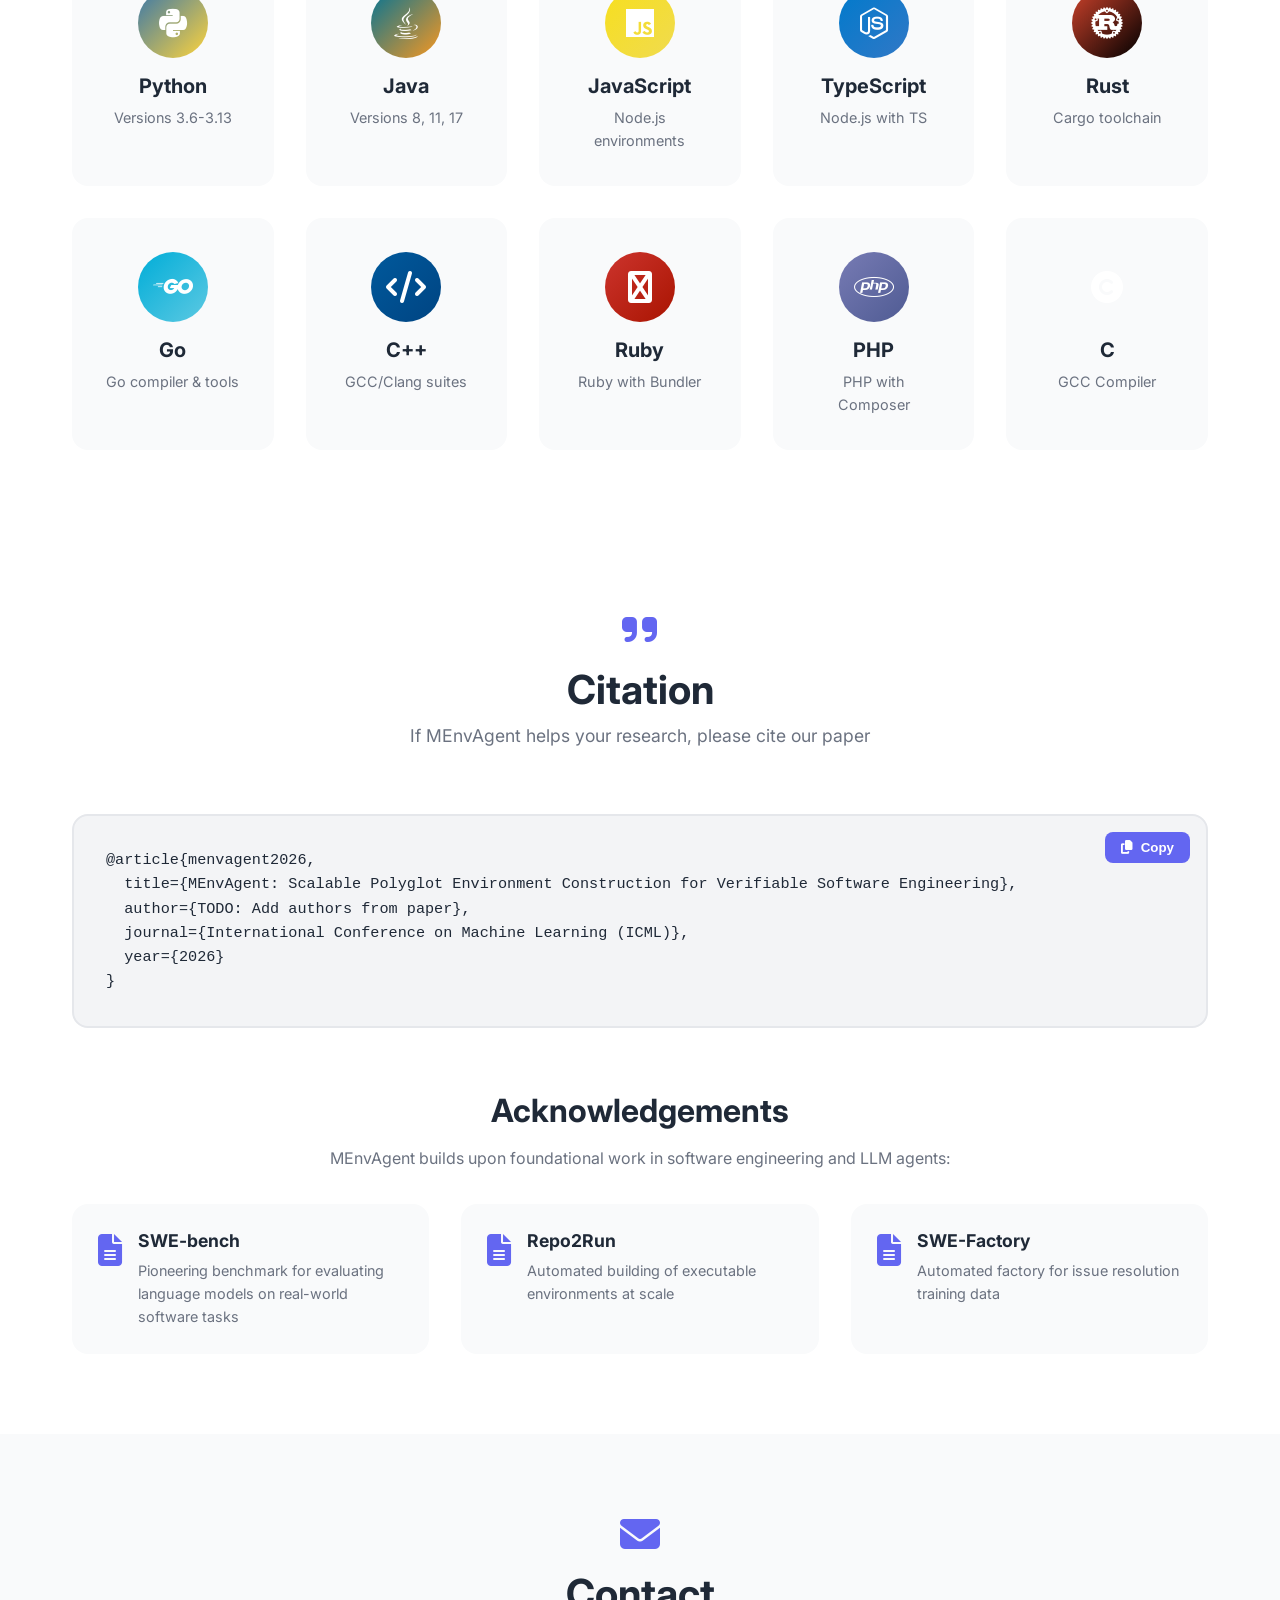
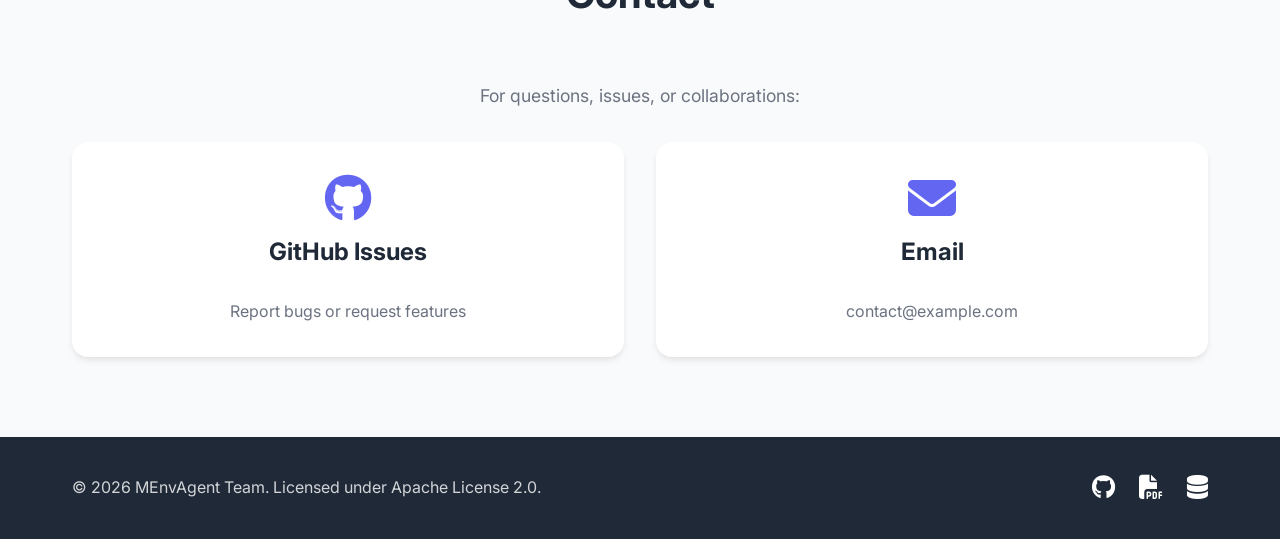
==== commit 08be08f8: "docs" ====
--- a/docs/index.html
+++ b/docs/index.html
@@ -25,7 +25,6 @@
                 <li><a href="#architecture">Architecture</a></li>
                 <li><a href="#benchmark">Benchmark</a></li>
                 <li><a href="#dataset">Dataset</a></li>
-                <li><a href="#installation">Installation</a></li>
                 <li><a href="#citation">Citation</a></li>
                 <li><a href="https://github.com/your-org/MEnvAgent" target="_blank" class="btn-github">
                     <i class="fab fa-github"></i> GitHub
@@ -219,7 +218,7 @@
                     <ol>
                         <li>Retrieves similar historical environments from the Environment Pool</li>
                         <li>Uses <strong>EnvPatchAgent</strong> to generate incremental patches</li>
-                        <li>Applies patches to adapt the retrieved environment to target requirements</li>
+                        <li>Applies patches to adapt the retrieved environment to target repository</li>
                         <li>Significantly reduces computational overhead and improves success rates</li>
                     </ol>
                 </div>
@@ -234,6 +233,18 @@
                 <i class="fas fa-chart-line"></i>
                 <h2>MEnvBench: Evaluation Benchmark</h2>
                 <p>Comprehensive benchmark for evaluating multi-language environment building</p>
+            </div>
+
+            <!-- 📌 图片: MEnvBench 数据集分布 -->
+            <div class="dataset-distribution-container" style="margin: 2rem 0; text-align: center;">
+                <img src="assets/images/menvbench_distribution.png"
+                     alt="MEnvBench Dataset Distribution - Domain and Repository Scale"
+                     style="width: 100%; max-width: 1000px; border-radius: 1rem; box-shadow: 0 10px 15px -3px rgba(0,0,0,0.1);">
+                <p style="text-align: center; color: #6b7280; margin-top: 1rem; font-style: italic;">
+                    MEnvBench dataset distribution: Shows <strong>domain distribution</strong> (e.g., web development, data science, system utilities)
+                    and <strong>repository scale distribution</strong> (small, medium, large projects), demonstrating comprehensive coverage
+                    across diverse application domains and project complexities.
+                </p>
             </div>
 
             <div class="benchmark-stats">
@@ -249,81 +260,6 @@
                     <div class="stat-number">200</div>
                     <div class="stat-label">Repositories</div>
                 </div>
-            </div>
-
-            <div class="results-section">
-                <h3>Evaluation Results</h3>
-                <p>Performance comparison with state-of-the-art baselines</p>
-
-                <!-- 📌 图片位置 2: 性能对比散点图 -->
-                
-                    <!-- 如果只有一张图，使用下面这段： -->
-                    <div class="performance-scatter" style="margin: 2rem 0; text-align: center;">
-                        <img src="assets/images/performance-scatter.png"
-                             alt="Performance Comparison"
-                             style="width: 100%; max-width: 1000px; border-radius: 1rem; box-shadow: 0 10px 15px -3px rgba(0,0,0,0.1);">
-                        <p style="text-align: center; color: #6b7280; margin-top: 1rem; font-style: italic;">
-                            Repository analysis scatter plot showing performance across different repository sizes.
-                        </p>
-                    </div>
-               
-
-                <!-- 如果有两张图，使用下面这段（并排显示）： -->
-                <!-- <div class="performance-scatter-container" style="margin: 2rem 0;">
-                    <div style="display: grid; grid-template-columns: 1fr 1fr; gap: 2rem; max-width: 1400px; margin: 0 auto;">
-
-                        <div style="text-align: center;">
-                            <img src="assets/images/performance-scatter-1.png"
-                                 alt="Model 1 Performance"
-                                 style="width: 100%; border-radius: 1rem; box-shadow: 0 10px 15px -3px rgba(0,0,0,0.1);">
-                            <p style="color: #6b7280; margin-top: 1rem; font-size: 0.9rem; font-style: italic;">
-                                Model A: Performance across repositories
-                            </p>
-                        </div>
-
-                        <div style="text-align: center;">
-                            <img src="assets/images/performance-scatter-2.png"
-                                 alt="Model 2 Performance"
-                                 style="width: 100%; border-radius: 1rem; box-shadow: 0 10px 15px -3px rgba(0,0,0,0.1);">
-                            <p style="color: #6b7280; margin-top: 1rem; font-size: 0.9rem; font-style: italic;">
-                                Model B: Performance across repositories
-                            </p>
-                        </div>
-                    </div>
-                    <p style="text-align: center; color: #6b7280; margin-top: 1.5rem; font-style: italic;">
-                        Side-by-side comparison: Performance analysis across different repository sizes and complexities.
-                        Bubble size indicates the number of tasks.
-                    </p>
-                </div> -->
-
-                <!-- 如果想上下堆叠显示，使用这段：
-                <div class="performance-scatter-container" style="margin: 2rem 0; text-align: center;">
-                    <div style="max-width: 1000px; margin: 0 auto;">
-                        <img src="assets/images/performance-scatter-1.png"
-                             alt="Model 1 Performance"
-                             style="width: 100%; border-radius: 1rem; box-shadow: 0 10px 15px -3px rgba(0,0,0,0.1); margin-bottom: 1rem;">
-                        <p style="color: #6b7280; margin-bottom: 2rem; font-size: 0.9rem; font-style: italic;">
-                            Model A: Performance comparison
-                        </p>
-
-                        <img src="assets/images/performance-scatter-2.png"
-                             alt="Model 2 Performance"
-                             style="width: 100%; border-radius: 1rem; box-shadow: 0 10px 15px -3px rgba(0,0,0,0.1); margin-bottom: 1rem;">
-                        <p style="color: #6b7280; font-size: 0.9rem; font-style: italic;">
-                            Model B: Performance comparison
-                        </p>
-                    </div>
-                </div>
-                -->
-
-                <!-- 移动端自适应：并排变成上下 -->
-                <style>
-                @media (max-width: 768px) {
-                    .performance-scatter-container > div {
-                        grid-template-columns: 1fr !important;
-                    }
-                }
-                </style>
             </div>
 
             <div class="improvements">
@@ -344,15 +280,20 @@
                 </div>
             </div>
 
-            <!-- 📌 图片位置 3: 语言性能分布雷达图 -->
-            <div class="language-radar-container" style="margin: 2rem 0; text-align: center;">
-                <img src="assets/images/language-radar.png"
-                     alt="Language Performance Radar Chart"
-                     style="width: 100%; max-width: 800px; border-radius: 1rem; box-shadow: 0 10px 15px -3px rgba(0,0,0,0.1);">
-                <p style="text-align: center; color: #6b7280; margin-top: 1rem; font-style: italic;">
-                    Performance radar chart across 10 programming languages: Python, Java, JavaScript, TypeScript,
-                    Rust, Go, C++, Ruby, PHP, and C#. MEnvAgent maintains consistent high performance across all languages.
-                </p>
+            <!-- 📌 图片: 性能对比散点图 -->
+            <div class="performance-scatter-container" style="margin: 3rem 0;">
+                <h3 style="text-align: center; margin-bottom: 1.5rem;">Performance Comparison</h3>
+                <div style="text-align: center;">
+                    <img src="assets/images/performance-scatter.png"
+                         alt="Performance Scatter Plot - Success Rate vs Time Cost"
+                         style="width: 100%; max-width: 1000px; border-radius: 1rem; box-shadow: 0 10px 15px -3px rgba(0,0,0,0.1);">
+                    <p style="text-align: center; color: #6b7280; margin-top: 1rem; font-style: italic;">
+                        <strong>Performance scatter plot:</strong> Y-axis shows success rate, X-axis shows time cost.
+                        <span style="color: #10b981; font-weight: 600;">MEnvAgent results cluster in the top-left corner</span>
+                        - achieving both high success rates and low time costs, demonstrating superior performance
+                        compared to baseline approaches.
+                    </p>
+                </div>
             </div>
         </div>
     </section>
@@ -413,14 +354,84 @@
                     </div>
                 </div>
 
-                <!-- 📌 图片位置 4: 数据集结构分布图 -->
-                <div class="dataset-structure-container" style="margin: 2rem 0; text-align: center;">
-                    <img src="assets/images/dataset-structure.png"
-                         alt="MEnvData-SWE-2K Dataset Structure"
-                         style="width: 100%; max-width: 800px; border-radius: 1rem; box-shadow: 0 10px 15px -3px rgba(0,0,0,0.1);">
-                    <p style="text-align: center; color: #6b7280; margin-top: 1rem; font-style: italic;">
-                        MEnvData-SWE-2K dataset structure: Distribution of task categories, domains, and complexity levels.
-                        Shows the diversity and comprehensive coverage of our benchmark dataset.
+                <!-- 📋 训练验证结果表格 -->
+                <div class="results-table-container" style="margin: 3rem 0;">
+                    <h3 style="text-align: center; margin-bottom: 1.5rem;">Training Results on SWE Benchmarks</h3>
+                    <p style="text-align: center; color: #6b7280; margin-bottom: 2rem;">
+                        Performance measured by Resolved Rate (%). <strong>V</strong> and <strong>M</strong> denote the Verified and Multilingual versions, respectively.
+                    </p>
+
+                    <div style="overflow-x: auto;">
+                        <table style="width: 100%; max-width: 1000px; margin: 0 auto; border-collapse: collapse; background: white; border-radius: 0.5rem; box-shadow: 0 1px 3px 0 rgba(0,0,0,0.1);">
+                            <thead>
+                                <tr style="background: linear-gradient(135deg, #667eea 0%, #764ba2 100%); color: white;">
+                                    <th rowspan="2" style="padding: 1rem; text-align: left; border-bottom: 2px solid #e5e7eb; font-weight: 600;">Model</th>
+                                    <th colspan="2" style="padding: 1rem; text-align: center; border-bottom: 2px solid #e5e7eb; border-left: 1px solid rgba(255,255,255,0.2); font-weight: 600;">Params (B)</th>
+                                    <th colspan="2" style="padding: 1rem; text-align: center; border-bottom: 2px solid #e5e7eb; border-left: 1px solid rgba(255,255,255,0.2); font-weight: 600;">SWE-Bench (V)</th>
+                                    <th colspan="2" style="padding: 1rem; text-align: center; border-bottom: 2px solid #e5e7eb; border-left: 1px solid rgba(255,255,255,0.2); font-weight: 600;">SWE-Bench (M)</th>
+                                </tr>
+                                <tr style="background: #f3f4f6;">
+                                    <th style="padding: 0.75rem 1rem; text-align: center; border-bottom: 2px solid #e5e7eb; font-weight: 500; color: #374151;">Total</th>
+                                    <th style="padding: 0.75rem 1rem; text-align: center; border-bottom: 2px solid #e5e7eb; font-weight: 500; color: #374151;">Active</th>
+                                    <th style="padding: 0.75rem 1rem; text-align: center; border-bottom: 2px solid #e5e7eb; border-left: 1px solid #e5e7eb; font-weight: 500; color: #374151;">Base</th>
+                                    <th style="padding: 0.75rem 1rem; text-align: center; border-bottom: 2px solid #e5e7eb; font-weight: 500; color: #374151;">SFT</th>
+                                    <th style="padding: 0.75rem 1rem; text-align: center; border-bottom: 2px solid #e5e7eb; border-left: 1px solid #e5e7eb; font-weight: 500; color: #374151;">Base</th>
+                                    <th style="padding: 0.75rem 1rem; text-align: center; border-bottom: 2px solid #e5e7eb; font-weight: 500; color: #374151;">SFT</th>
+                                </tr>
+                            </thead>
+                            <tbody>
+                                <tr style="border-bottom: 1px solid #e5e7eb;">
+                                    <td style="padding: 1rem; color: #374151;">Qwen2.5-Coder-7B-Instruct</td>
+                                    <td style="padding: 1rem; text-align: center; color: #6b7280;">7</td>
+                                    <td style="padding: 1rem; text-align: center; color: #6b7280;">7</td>
+                                    <td style="padding: 1rem; text-align: center; border-left: 1px solid #e5e7eb; color: #6b7280;">0.0</td>
+                                    <td style="padding: 1rem; text-align: center; font-weight: 600; color: #10b981;">21.8</td>
+                                    <td style="padding: 1rem; text-align: center; border-left: 1px solid #e5e7eb; color: #6b7280;">0.0</td>
+                                    <td style="padding: 1rem; text-align: center; font-weight: 600; color: #10b981;">12.3</td>
+                                </tr>
+                                <tr style="border-bottom: 1px solid #e5e7eb; background: #fafafa;">
+                                    <td style="padding: 1rem; color: #374151;">Qwen2.5-Coder-14B-Instruct</td>
+                                    <td style="padding: 1rem; text-align: center; color: #6b7280;">14</td>
+                                    <td style="padding: 1rem; text-align: center; color: #6b7280;">14</td>
+                                    <td style="padding: 1rem; text-align: center; border-left: 1px solid #e5e7eb; color: #6b7280;">5.8</td>
+                                    <td style="padding: 1rem; text-align: center; font-weight: 600; color: #10b981;">39.8</td>
+                                    <td style="padding: 1rem; text-align: center; border-left: 1px solid #e5e7eb; color: #6b7280;">0.0</td>
+                                    <td style="padding: 1rem; text-align: center; font-weight: 600; color: #10b981;">31.2</td>
+                                </tr>
+                                <tr style="border-bottom: 1px solid #e5e7eb;">
+                                    <td style="padding: 1rem; color: #374151;">Qwen2.5-Coder-32B-Instruct</td>
+                                    <td style="padding: 1rem; text-align: center; color: #6b7280;">32</td>
+                                    <td style="padding: 1rem; text-align: center; color: #6b7280;">32</td>
+                                    <td style="padding: 1rem; text-align: center; border-left: 1px solid #e5e7eb; color: #6b7280;">7.5</td>
+                                    <td style="padding: 1rem; text-align: center; font-weight: 600; color: #10b981;">54.6</td>
+                                    <td style="padding: 1rem; text-align: center; border-left: 1px solid #e5e7eb; color: #6b7280;">0.0</td>
+                                    <td style="padding: 1rem; text-align: center; font-weight: 600; color: #10b981;">38.3</td>
+                                </tr>
+                                <tr style="border-bottom: 1px solid #e5e7eb; background: #fafafa;">
+                                    <td style="padding: 1rem; color: #374151;">Qwen3-Coder-30B-A3B-Instruct</td>
+                                    <td style="padding: 1rem; text-align: center; color: #6b7280;">30</td>
+                                    <td style="padding: 1rem; text-align: center; color: #6b7280;">3</td>
+                                    <td style="padding: 1rem; text-align: center; border-left: 1px solid #e5e7eb; color: #6b7280;">45.2</td>
+                                    <td style="padding: 1rem; text-align: center; font-weight: 600; color: #10b981;">53.4</td>
+                                    <td style="padding: 1rem; text-align: center; border-left: 1px solid #e5e7eb; color: #6b7280;">34.7</td>
+                                    <td style="padding: 1rem; text-align: center; font-weight: 600; color: #10b981;">38.0</td>
+                                </tr>
+                                <tr>
+                                    <td style="padding: 1rem; color: #374151;">GLM-4.5-Air</td>
+                                    <td style="padding: 1rem; text-align: center; color: #6b7280;">106</td>
+                                    <td style="padding: 1rem; text-align: center; color: #6b7280;">12</td>
+                                    <td style="padding: 1rem; text-align: center; border-left: 1px solid #e5e7eb; color: #6b7280;">58.0</td>
+                                    <td style="padding: 1rem; text-align: center; font-weight: 600; color: #10b981;">62.8</td>
+                                    <td style="padding: 1rem; text-align: center; border-left: 1px solid #e5e7eb; color: #6b7280;">42.3</td>
+                                    <td style="padding: 1rem; text-align: center; font-weight: 600; color: #10b981;">47.7</td>
+                                </tr>
+                            </tbody>
+                        </table>
+                    </div>
+
+                    <p style="text-align: center; color: #6b7280; margin-top: 1.5rem; font-size: 0.9rem; font-style: italic;">
+                        <strong>Note:</strong> Best results (after supervised fine-tuning) are shown in <span style="color: #10b981; font-weight: 600;">bold green</span>.
+                        All models demonstrate significant improvement after fine-tuning on MEnvData-SWE-2K dataset.
                     </p>
                 </div>
             </div>
@@ -501,82 +512,16 @@
                     <p>PHP with Composer</p>
                 </div>
                 <div class="language-card">
-                    <div class="language-icon csharp">
-                        <i class="fas fa-hashtag"></i>
-                    </div>
-                    <h4>C#</h4>
-                    <p>.NET SDK</p>
-                </div>
-            </div>
-        </div>
-    </section>
-
-    <!-- Installation Section -->
-    <section id="installation" class="installation-section">
-        <div class="container">
-            <div class="section-header">
-                <i class="fas fa-download"></i>
-                <h2>Installation & Quick Start</h2>
-                <p>Get started with MEnvAgent in minutes</p>
-            </div>
-
-            <div class="installation-steps">
-                <div class="install-step">
-                    <div class="step-number">1</div>
-                    <div class="step-content">
-                        <h3>Prerequisites</h3>
-                        <ul>
-                            <li>Python 3.10+</li>
-                            <li>Docker (version 27.0.3+ recommended)</li>
-                            <li>Kubernetes (optional, for K8s backend)</li>
-                            <li>Git</li>
-                        </ul>
-                    </div>
-                </div>
-
-                <div class="install-step">
-                    <div class="step-number">2</div>
-                    <div class="step-content">
-                        <h3>Clone Repository</h3>
-                        <div class="code-snippet">
-                            <pre><code>git clone https://github.com/your-org/MEnvAgent.git
-cd MEnvAgent</code></pre>
-                        </div>
-                    </div>
-                </div>
-
-                <div class="install-step">
-                    <div class="step-number">3</div>
-                    <div class="step-content">
-                        <h3>Set Up Environment</h3>
-                        <div class="code-snippet">
-                            <pre><code>conda create --name menvagent python=3.10 -y
-conda activate menvagent
-pip install -r requirements.txt</code></pre>
-                        </div>
-                    </div>
-                </div>
-
-                <div class="install-step">
-                    <div class="step-number">4</div>
-                    <div class="step-content">
-                        <h3>Configure</h3>
-                        <div class="code-snippet">
-                            <pre><code>export OPENAI_API_BASE_URL=&lt;your_base_url&gt;
-export OPENAI_KEY=&lt;your_api_key&gt;</code></pre>
-                        </div>
-                    </div>
-                </div>
-            </div>
-
-            <div class="cta-section">
-                <h3>Ready to get started?</h3>
-                <a href="https://github.com/your-org/MEnvAgent" class="btn btn-primary" target="_blank">
-                    <i class="fab fa-github"></i> View Full Documentation
-                </a>
-            </div>
-        </div>
-    </section>
+                    <div class="language-icon c">
+                        <i class="fas fa-copyright"></i>
+                    </div>
+                    <h4>C</h4>
+                    <p>GCC Compiler</p>
+                </div>
+            </div>
+        </div>
+    </section>
+
 
     <!-- Citation Section -->
     <section id="citation" class="citation-section">
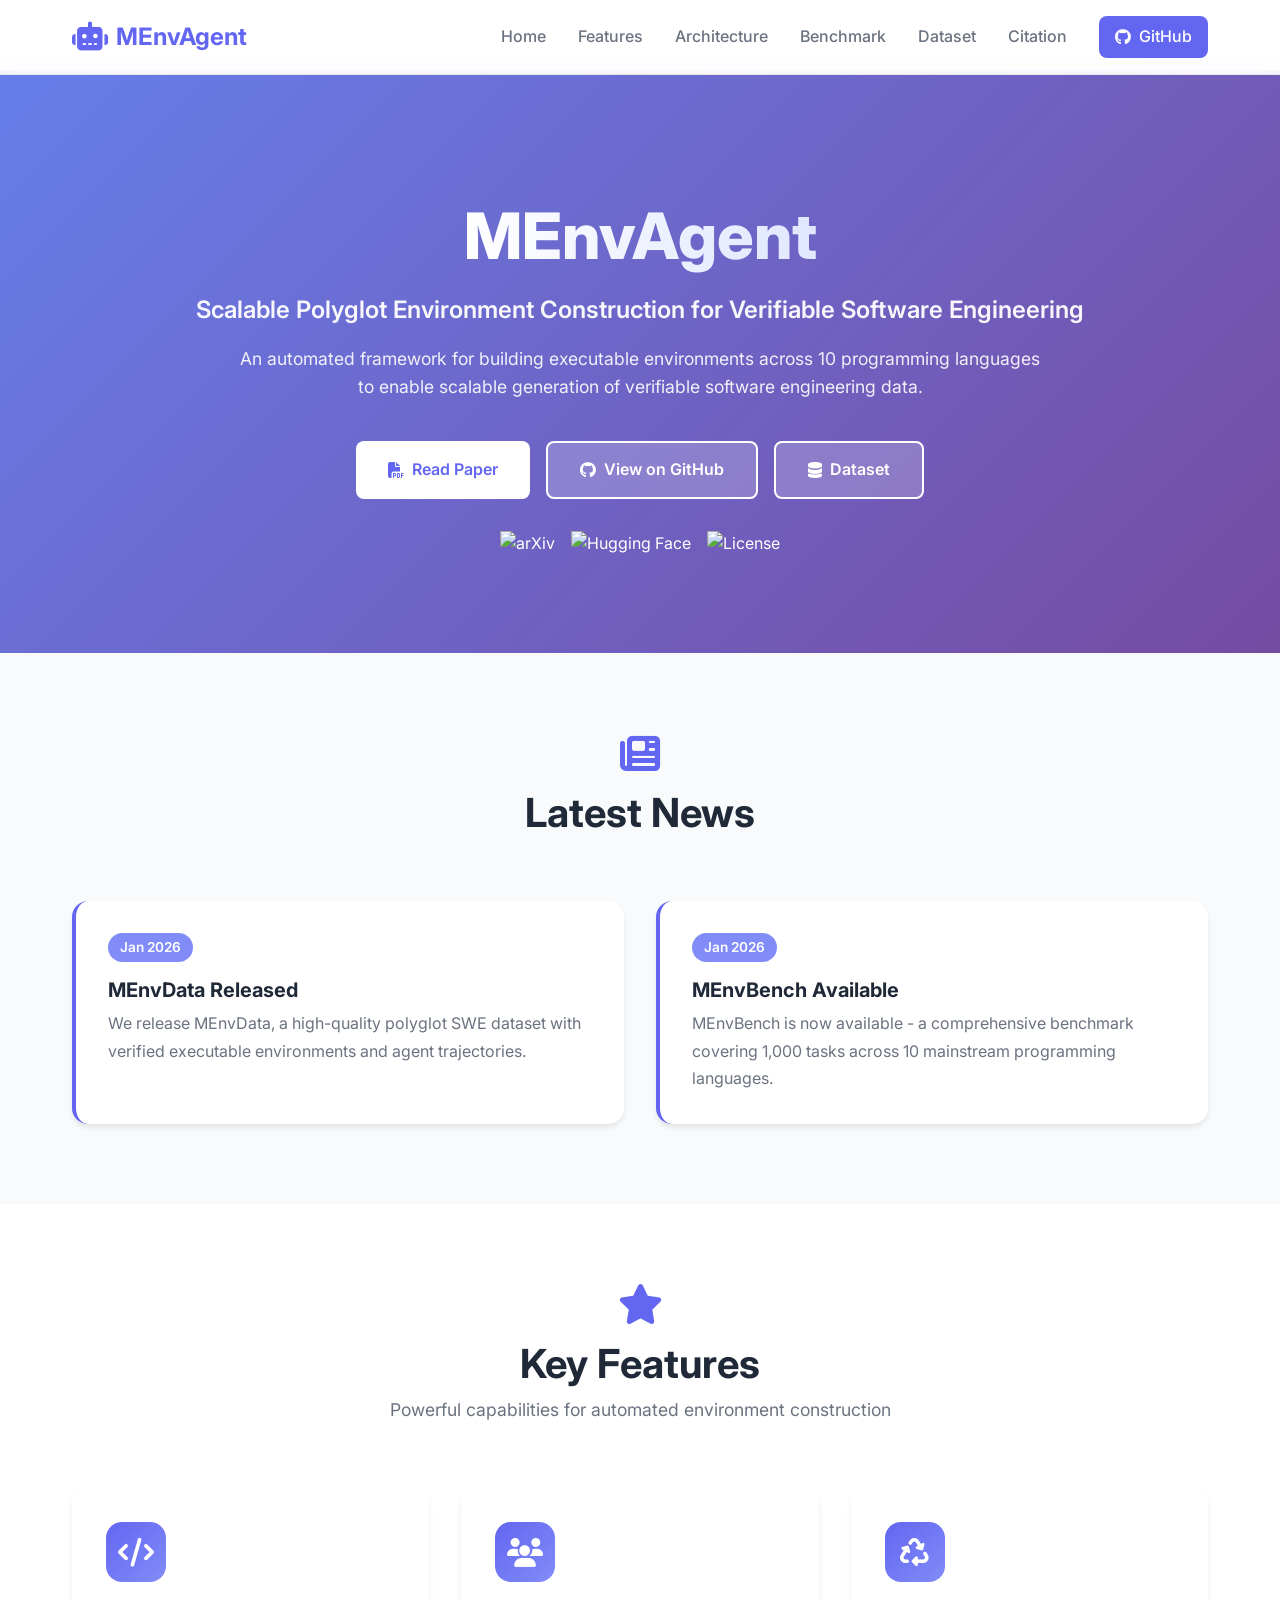
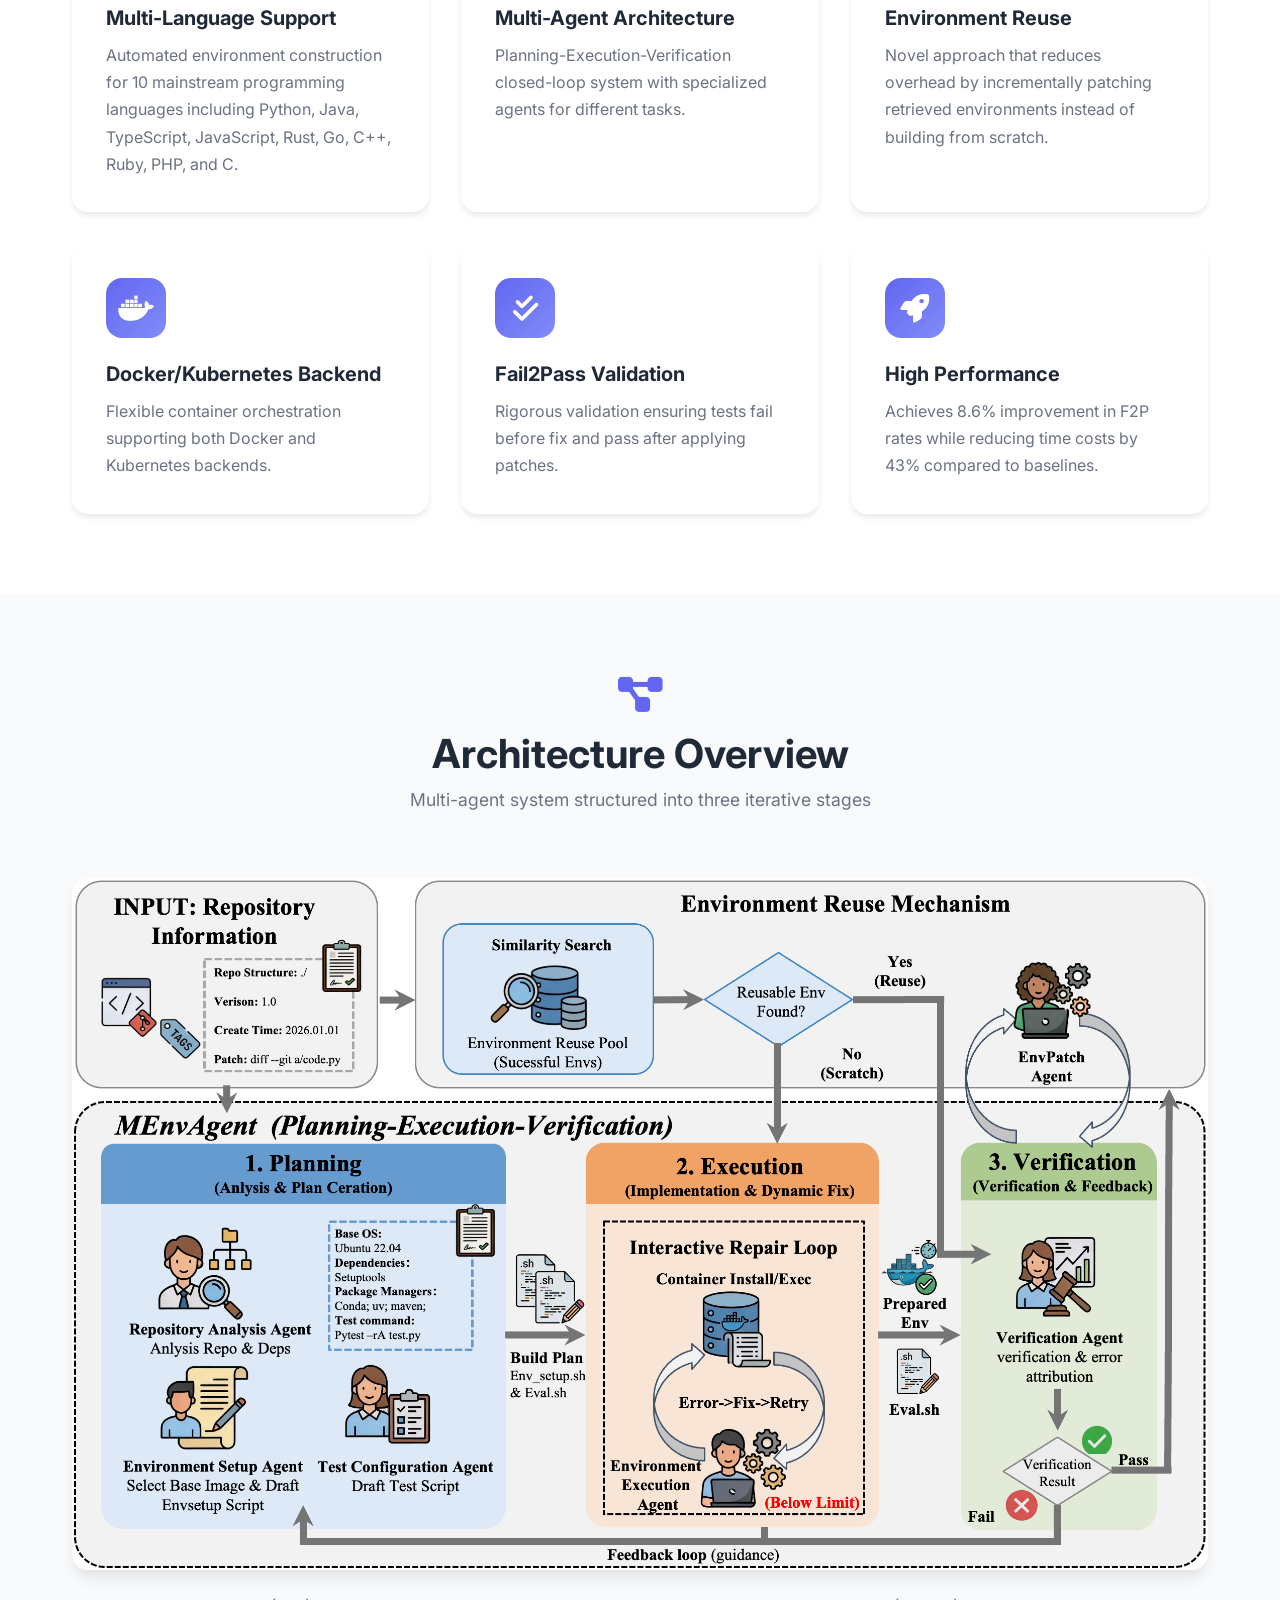
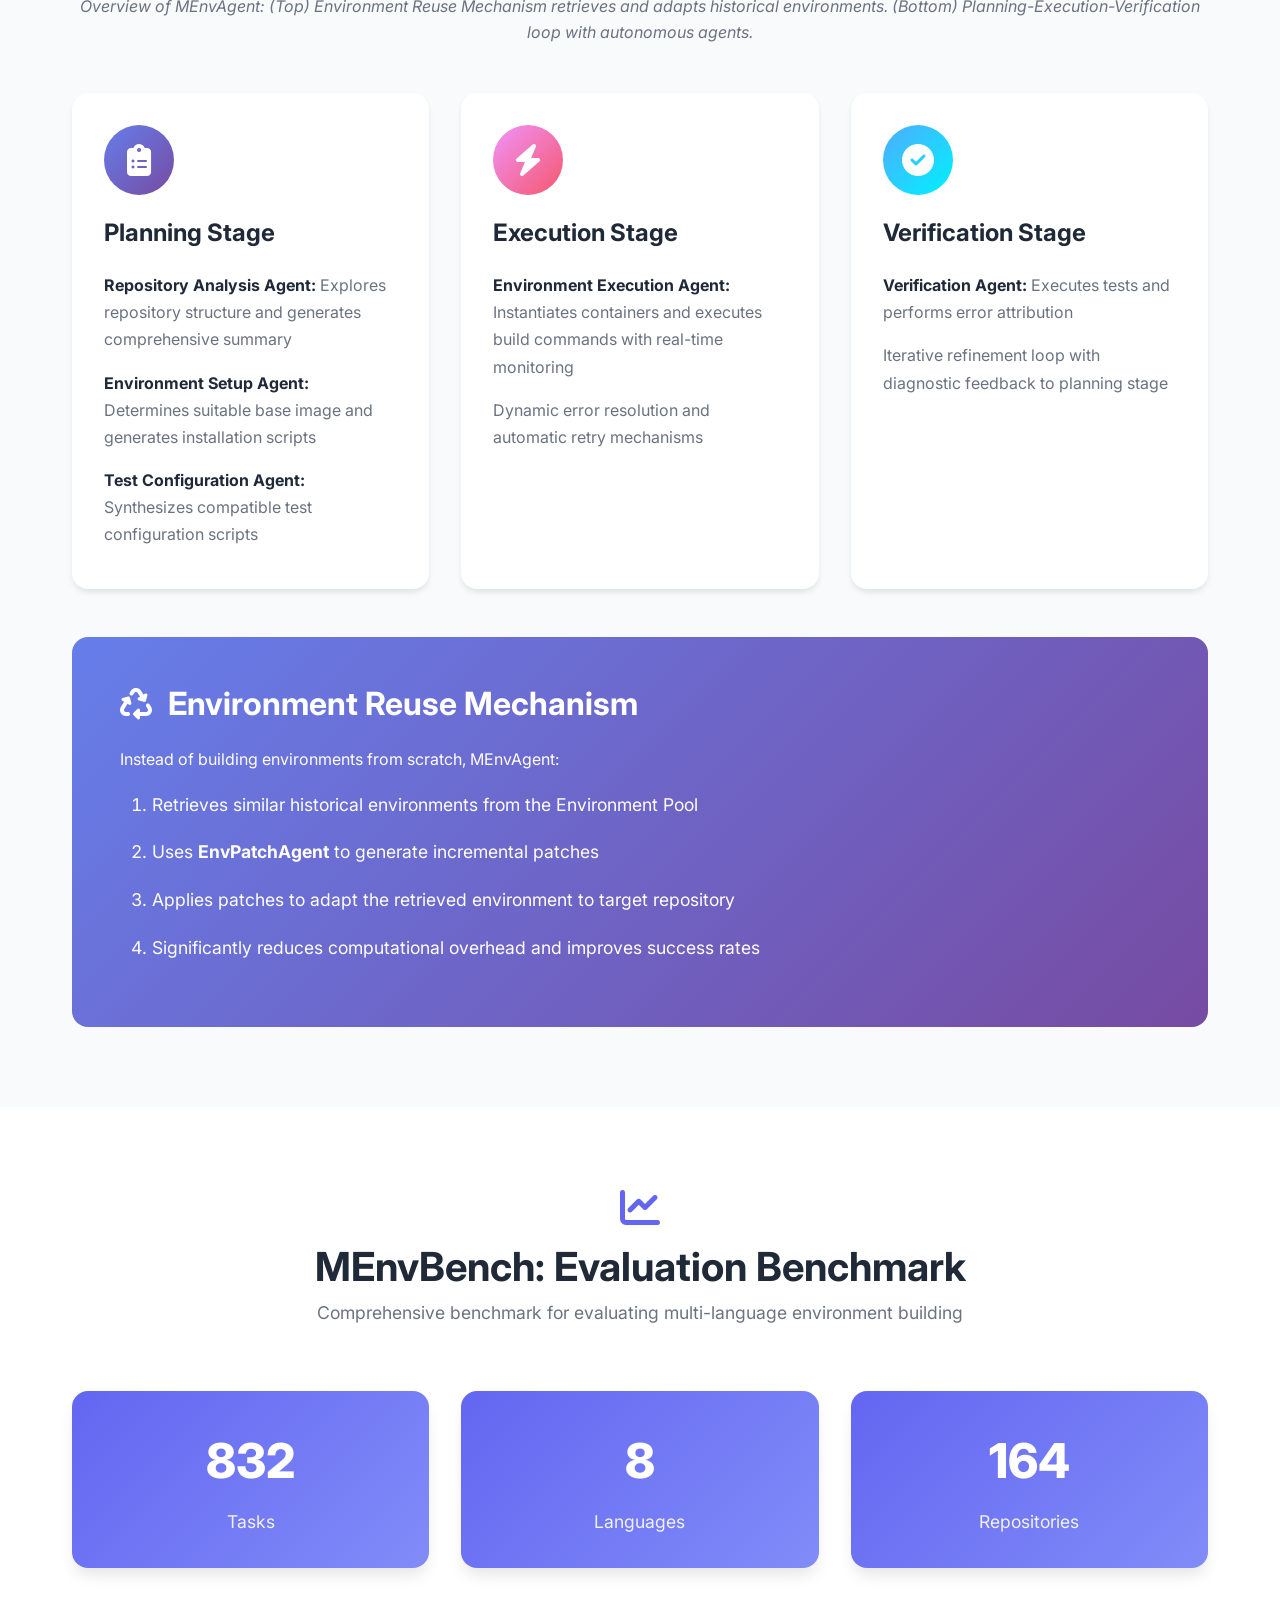
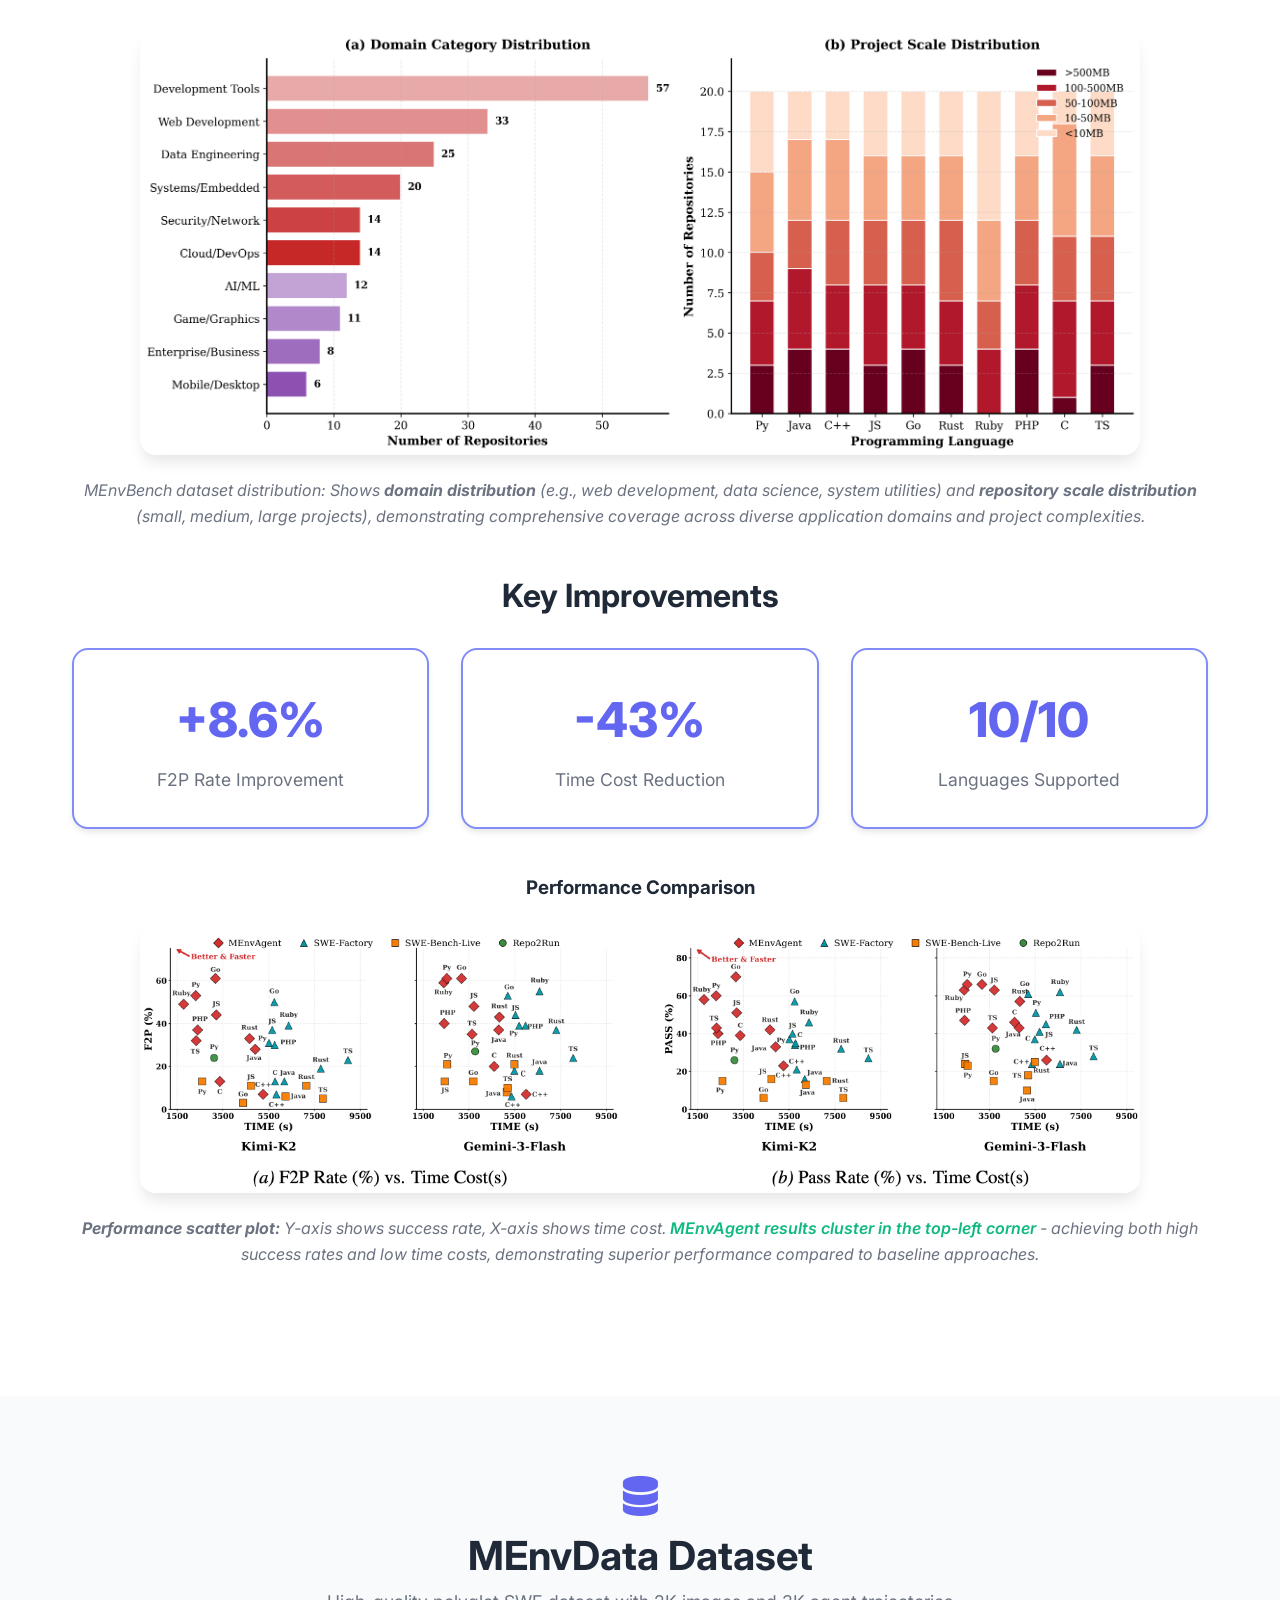
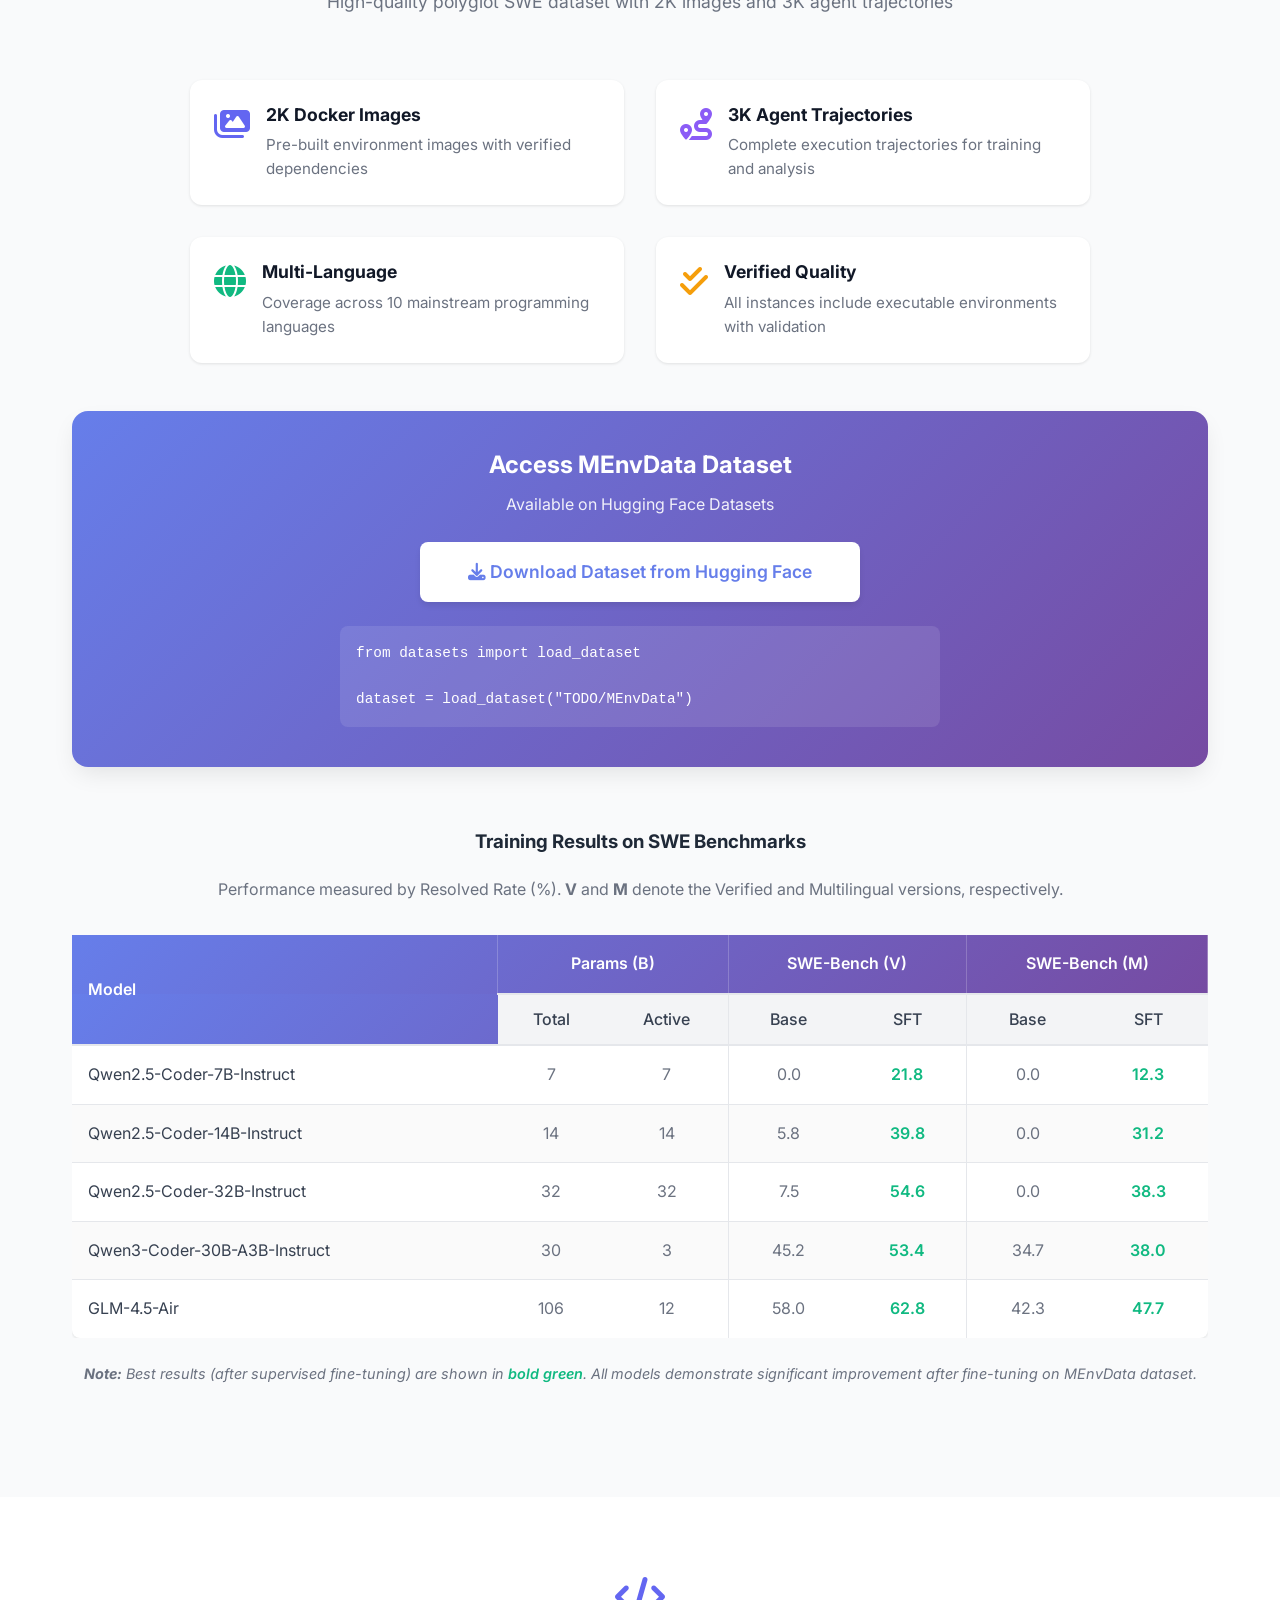
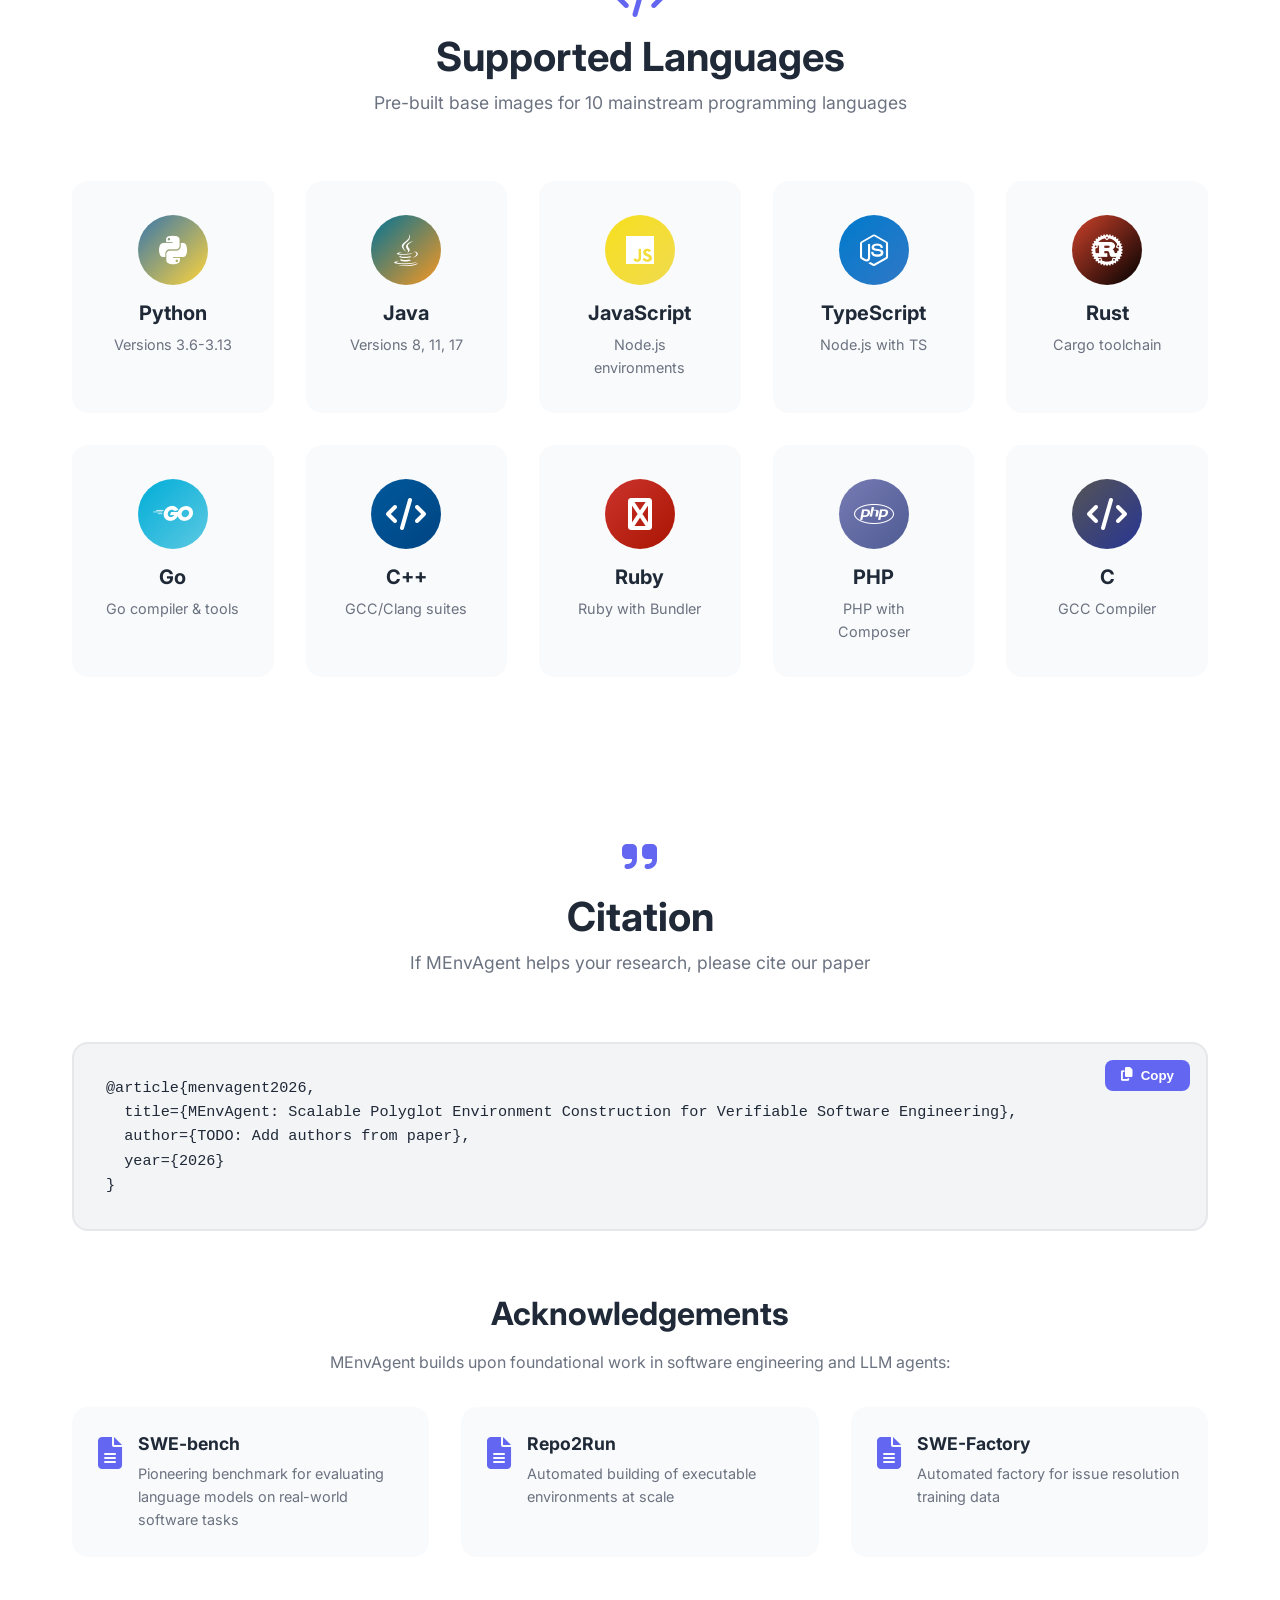
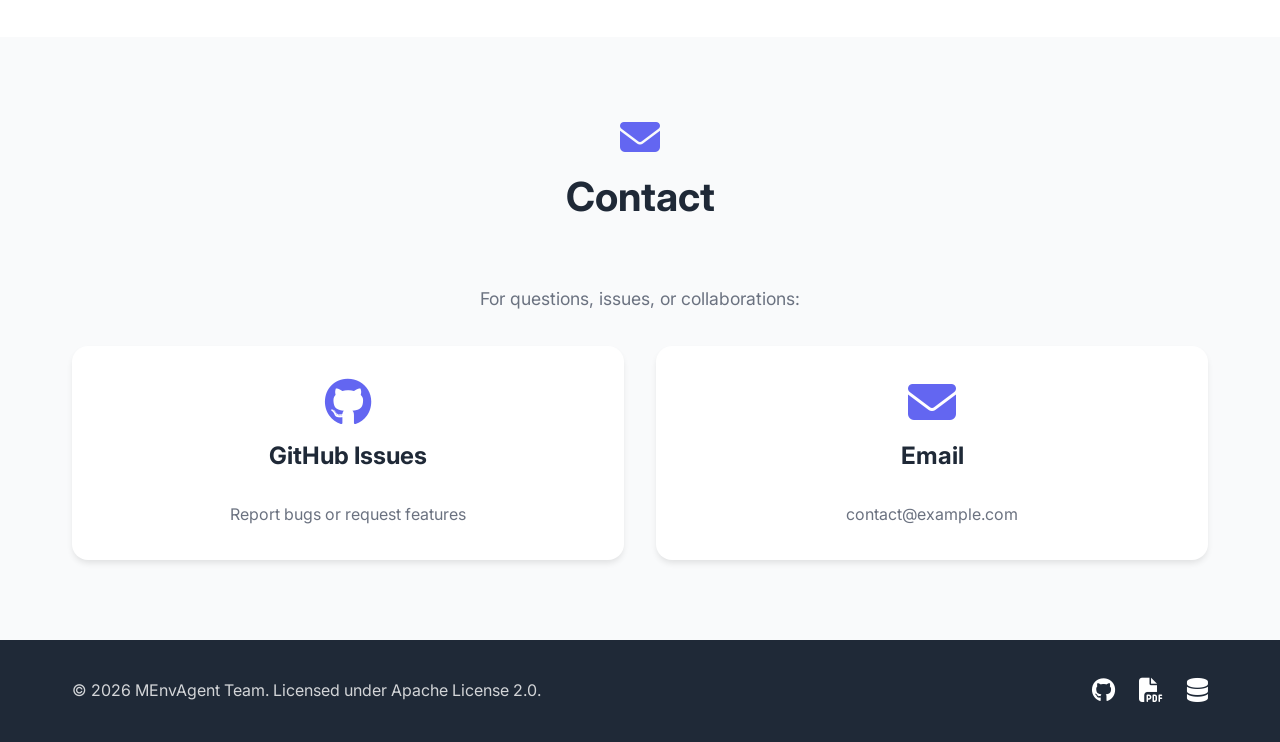
==== commit 261e0262: "docs" ====
--- a/docs/index.html
+++ b/docs/index.html
@@ -37,9 +37,6 @@
     <section id="home" class="hero">
         <div class="container">
             <div class="hero-content">
-                <div class="badge">
-                    <span>Submitted to ICML 2026</span>
-                </div>
                 <h1 class="hero-title">
                     <span class="gradient-text">MEnvAgent</span>
                 </h1>
@@ -55,7 +52,7 @@
                     <a href="https://github.com/your-org/MEnvAgent" class="btn btn-secondary" target="_blank">
                         <i class="fab fa-github"></i> View on GitHub
                     </a>
-                    <a href="https://huggingface.co/datasets/TODO/MEnvData-SWE-2K" class="btn btn-secondary" target="_blank">
+                    <a href="https://huggingface.co/datasets/TODO/MEnvData" class="btn btn-secondary" target="_blank">
                         <i class="fas fa-database"></i> Dataset
                     </a>
                 </div>
@@ -63,7 +60,7 @@
                     <a href="https://arxiv.org/abs/XXXX.XXXXX" target="_blank">
                         <img src="https://img.shields.io/badge/arXiv-XXXX.XXXXX-b31b1b.svg" alt="arXiv">
                     </a>
-                    <a href="https://huggingface.co/datasets/TODO/MEnvData-SWE-2K" target="_blank">
+                    <a href="https://huggingface.co/datasets/TODO/MEnvData" target="_blank">
                         <img src="https://img.shields.io/badge/%F0%9F%A4%97%20Hugging%20Face-Dataset-yellow" alt="Hugging Face">
                     </a>
                     <a href="https://opensource.org/licenses/Apache-2.0" target="_blank">
@@ -85,8 +82,8 @@
                 <div class="news-item">
                     <div class="news-date">Jan 2026</div>
                     <div class="news-content">
-                        <h4>MEnvData-SWE-2K Released</h4>
-                        <p>We release MEnvData-SWE-2K, a high-quality polyglot SWE dataset with verified executable environments and agent trajectories.</p>
+                        <h4>MEnvData Released</h4>
+                        <p>We release MEnvData, a high-quality polyglot SWE dataset with verified executable environments and agent trajectories.</p>
                     </div>
                 </div>
                 <div class="news-item">
@@ -235,6 +232,21 @@
                 <p>Comprehensive benchmark for evaluating multi-language environment building</p>
             </div>
 
+            <div class="benchmark-stats">
+                <div class="stat-card">
+                    <div class="stat-number">1,000</div>
+                    <div class="stat-label">Tasks</div>
+                </div>
+                <div class="stat-card">
+                    <div class="stat-number">10</div>
+                    <div class="stat-label">Languages</div>
+                </div>
+                <div class="stat-card">
+                    <div class="stat-number">200</div>
+                    <div class="stat-label">Repositories</div>
+                </div>
+            </div>
+            
             <!-- 📌 图片: MEnvBench 数据集分布 -->
             <div class="dataset-distribution-container" style="margin: 2rem 0; text-align: center;">
                 <img src="assets/images/menvbench_distribution.png"
@@ -247,20 +259,7 @@
                 </p>
             </div>
 
-            <div class="benchmark-stats">
-                <div class="stat-card">
-                    <div class="stat-number">1,000</div>
-                    <div class="stat-label">Tasks</div>
-                </div>
-                <div class="stat-card">
-                    <div class="stat-number">10</div>
-                    <div class="stat-label">Languages</div>
-                </div>
-                <div class="stat-card">
-                    <div class="stat-number">200</div>
-                    <div class="stat-label">Repositories</div>
-                </div>
-            </div>
+            
 
             <div class="improvements">
                 <h3>Key Improvements</h3>
@@ -303,66 +302,86 @@
         <div class="container">
             <div class="section-header">
                 <i class="fas fa-database"></i>
-                <h2>MEnvData-SWE-2K Dataset</h2>
-                <p>High-quality polyglot SWE dataset with verified executable environments</p>
-            </div>
-
-            <div class="dataset-content">
-                <div class="dataset-info">
-                    <div class="dataset-features">
-                        <div class="dataset-feature">
-                            <i class="fas fa-check-circle"></i>
-                            <div>
-                                <h4>Size</h4>
-                                <p>2,000+ verified task instances</p>
-                            </div>
+                <h2>MEnvData Dataset</h2>
+                <p>High-quality polyglot SWE dataset with 2K images and 3K agent trajectories</p>
+            </div>
+
+            <!-- 2x2 特性网格 + 横向下载区域 -->
+            <div style="margin: 3rem 0;">
+                <!-- 四个特性：2x2 布局 -->
+                <div style="display: grid; grid-template-columns: repeat(2, 1fr); gap: 2rem; margin-bottom: 3rem; max-width: 900px; margin-left: auto; margin-right: auto;">
+                    <div style="display: flex; align-items: flex-start; padding: 1.5rem; background: white; border-radius: 0.75rem; box-shadow: 0 1px 3px 0 rgba(0,0,0,0.1);">
+                        <i class="fas fa-images" style="color: #6366f1; font-size: 2rem; margin-right: 1rem; margin-top: 0.25rem;"></i>
+                        <div>
+                            <h4 style="margin: 0 0 0.5rem 0; color: #111827; font-size: 1.1rem;">2K Docker Images</h4>
+                            <p style="margin: 0; color: #6b7280; font-size: 0.95rem;">Pre-built environment images with verified dependencies</p>
                         </div>
-                        <div class="dataset-feature">
-                            <i class="fas fa-check-circle"></i>
-                            <div>
-                                <h4>Languages</h4>
-                                <p>Multi-language coverage (Python, Java, and more)</p>
-                            </div>
+                    </div>
+
+                    <div style="display: flex; align-items: flex-start; padding: 1.5rem; background: white; border-radius: 0.75rem; box-shadow: 0 1px 3px 0 rgba(0,0,0,0.1);">
+                        <i class="fas fa-route" style="color: #8b5cf6; font-size: 2rem; margin-right: 1rem; margin-top: 0.25rem;"></i>
+                        <div>
+                            <h4 style="margin: 0 0 0.5rem 0; color: #111827; font-size: 1.1rem;">3K Agent Trajectories</h4>
+                            <p style="margin: 0; color: #6b7280; font-size: 0.95rem;">Complete execution trajectories for training and analysis</p>
                         </div>
-                        <div class="dataset-feature">
-                            <i class="fas fa-check-circle"></i>
-                            <div>
-                                <h4>Quality</h4>
-                                <p>All instances include verified executable environments</p>
-                            </div>
+                    </div>
+
+                    <div style="display: flex; align-items: flex-start; padding: 1.5rem; background: white; border-radius: 0.75rem; box-shadow: 0 1px 3px 0 rgba(0,0,0,0.1);">
+                        <i class="fas fa-globe" style="color: #10b981; font-size: 2rem; margin-right: 1rem; margin-top: 0.25rem;"></i>
+                        <div>
+                            <h4 style="margin: 0 0 0.5rem 0; color: #111827; font-size: 1.1rem;">Multi-Language</h4>
+                            <p style="margin: 0; color: #6b7280; font-size: 0.95rem;">Coverage across 10 mainstream programming languages</p>
                         </div>
-                        <div class="dataset-feature">
-                            <i class="fas fa-check-circle"></i>
-                            <div>
-                                <h4>Trajectories</h4>
-                                <p>Agent execution trajectories for training and analysis</p>
-                            </div>
+                    </div>
+
+                    <div style="display: flex; align-items: flex-start; padding: 1.5rem; background: white; border-radius: 0.75rem; box-shadow: 0 1px 3px 0 rgba(0,0,0,0.1);">
+                        <i class="fas fa-check-double" style="color: #f59e0b; font-size: 2rem; margin-right: 1rem; margin-top: 0.25rem;"></i>
+                        <div>
+                            <h4 style="margin: 0 0 0.5rem 0; color: #111827; font-size: 1.1rem;">Verified Quality</h4>
+                            <p style="margin: 0; color: #6b7280; font-size: 0.95rem;">All instances include executable environments with validation</p>
                         </div>
                     </div>
-
-                    <div class="dataset-cta">
-                        <h3>Access the Dataset</h3>
-                        <p>Available on Hugging Face Datasets</p>
-                        <a href="https://huggingface.co/datasets/TODO/MEnvData-SWE-2K" class="btn btn-primary" target="_blank">
-                            <i class="fas fa-download"></i> Download Dataset
-                        </a>
-                        <div class="code-snippet">
-                            <pre><code>from datasets import load_dataset
-
-dataset = load_dataset("TODO/MEnvData-SWE-2K")</code></pre>
-                        </div>
-                    </div>
-                </div>
-
-                <!-- 📋 训练验证结果表格 -->
-                <div class="results-table-container" style="margin: 3rem 0;">
+                </div>
+
+                <!-- 横向下载区域 -->
+                <div style="background: linear-gradient(135deg, #667eea 0%, #764ba2 100%); border-radius: 1rem; padding: 2.5rem; text-align: center; box-shadow: 0 10px 25px -5px rgba(0,0,0,0.1);">
+                    <h3 style="color: white; margin: 0 0 0.75rem 0; font-size: 1.5rem;">Access MEnvData Dataset</h3>
+                    <p style="color: rgba(255,255,255,0.9); margin: 0 0 1.5rem 0; font-size: 1rem;">Available on Hugging Face Datasets</p>
+
+                    <a href="https://huggingface.co/datasets/TODO/MEnvData"
+                       class="btn btn-primary"
+                       target="_blank"
+                       style="display: inline-block; background: white; color: #667eea; padding: 1rem 3rem; border-radius: 0.5rem; text-decoration: none; font-weight: 600; font-size: 1.1rem; transition: transform 0.2s; box-shadow: 0 4px 6px -1px rgba(0,0,0,0.1);">
+                        <i class="fas fa-download"></i> Download Dataset from Hugging Face
+                    </a>
+
+                    <div style="margin-top: 1.5rem; background: rgba(255,255,255,0.1); border-radius: 0.5rem; padding: 1rem; max-width: 600px; margin-left: auto; margin-right: auto;">
+                        <pre style="margin: 0; text-align: left; color: white; font-size: 0.9rem;"><code>from datasets import load_dataset
+
+dataset = load_dataset("TODO/MEnvData")</code></pre>
+                    </div>
+                </div>
+            </div>
+
+            <!-- 响应式样式 -->
+            <style>
+                @media (max-width: 768px) {
+                    /* 2x2 网格在移动端变成单列 */
+                    div[style*="grid-template-columns: repeat(2, 1fr)"] {
+                        grid-template-columns: 1fr !important;
+                    }
+                }
+            </style>
+
+            <!-- 📋 训练验证结果表格 - 占满整栏 -->
+            <div class="results-table-container" style="margin: 4rem 0 2rem 0;">
                     <h3 style="text-align: center; margin-bottom: 1.5rem;">Training Results on SWE Benchmarks</h3>
                     <p style="text-align: center; color: #6b7280; margin-bottom: 2rem;">
                         Performance measured by Resolved Rate (%). <strong>V</strong> and <strong>M</strong> denote the Verified and Multilingual versions, respectively.
                     </p>
 
                     <div style="overflow-x: auto;">
-                        <table style="width: 100%; max-width: 1000px; margin: 0 auto; border-collapse: collapse; background: white; border-radius: 0.5rem; box-shadow: 0 1px 3px 0 rgba(0,0,0,0.1);">
+                        <table style="width: 100%; border-collapse: collapse; background: white; border-radius: 0.5rem; box-shadow: 0 1px 3px 0 rgba(0,0,0,0.1);">
                             <thead>
                                 <tr style="background: linear-gradient(135deg, #667eea 0%, #764ba2 100%); color: white;">
                                     <th rowspan="2" style="padding: 1rem; text-align: left; border-bottom: 2px solid #e5e7eb; font-weight: 600;">Model</th>
@@ -431,10 +450,9 @@
 
                     <p style="text-align: center; color: #6b7280; margin-top: 1.5rem; font-size: 0.9rem; font-style: italic;">
                         <strong>Note:</strong> Best results (after supervised fine-tuning) are shown in <span style="color: #10b981; font-weight: 600;">bold green</span>.
-                        All models demonstrate significant improvement after fine-tuning on MEnvData-SWE-2K dataset.
+                        All models demonstrate significant improvement after fine-tuning on MEnvData dataset.
                     </p>
                 </div>
-            </div>
         </div>
     </section>
 
@@ -513,7 +531,7 @@
                 </div>
                 <div class="language-card">
                     <div class="language-icon c">
-                        <i class="fas fa-copyright"></i>
+                        <i class="fas fa-code"></i>
                     </div>
                     <h4>C</h4>
                     <p>GCC Compiler</p>
@@ -536,7 +554,6 @@
                 <pre><code>@article{menvagent2026,
   title={MEnvAgent: Scalable Polyglot Environment Construction for Verifiable Software Engineering},
   author={TODO: Add authors from paper},
-  journal={International Conference on Machine Learning (ICML)},
   year={2026}
 }</code></pre>
                 <button class="copy-btn" onclick="copyCitation()">
@@ -610,7 +627,7 @@
                 <div class="footer-right">
                     <a href="https://github.com/your-org/MEnvAgent" target="_blank"><i class="fab fa-github"></i></a>
                     <a href="https://arxiv.org/abs/XXXX.XXXXX" target="_blank"><i class="fas fa-file-pdf"></i></a>
-                    <a href="https://huggingface.co/datasets/TODO/MEnvData-SWE-2K" target="_blank"><i class="fas fa-database"></i></a>
+                    <a href="https://huggingface.co/datasets/TODO/MEnvData" target="_blank"><i class="fas fa-database"></i></a>
                 </div>
             </div>
         </div>
--- a/docs/assets/css/style.css
+++ b/docs/assets/css/style.css
@@ -791,6 +791,10 @@
     background: linear-gradient(135deg, #777bb4, #4f5b93);
 }
 
+.language-icon.c {
+    background: linear-gradient(135deg, #555555, #283593);
+}
+
 .language-icon.csharp {
     background: linear-gradient(135deg, #239120, #68217a);
 }
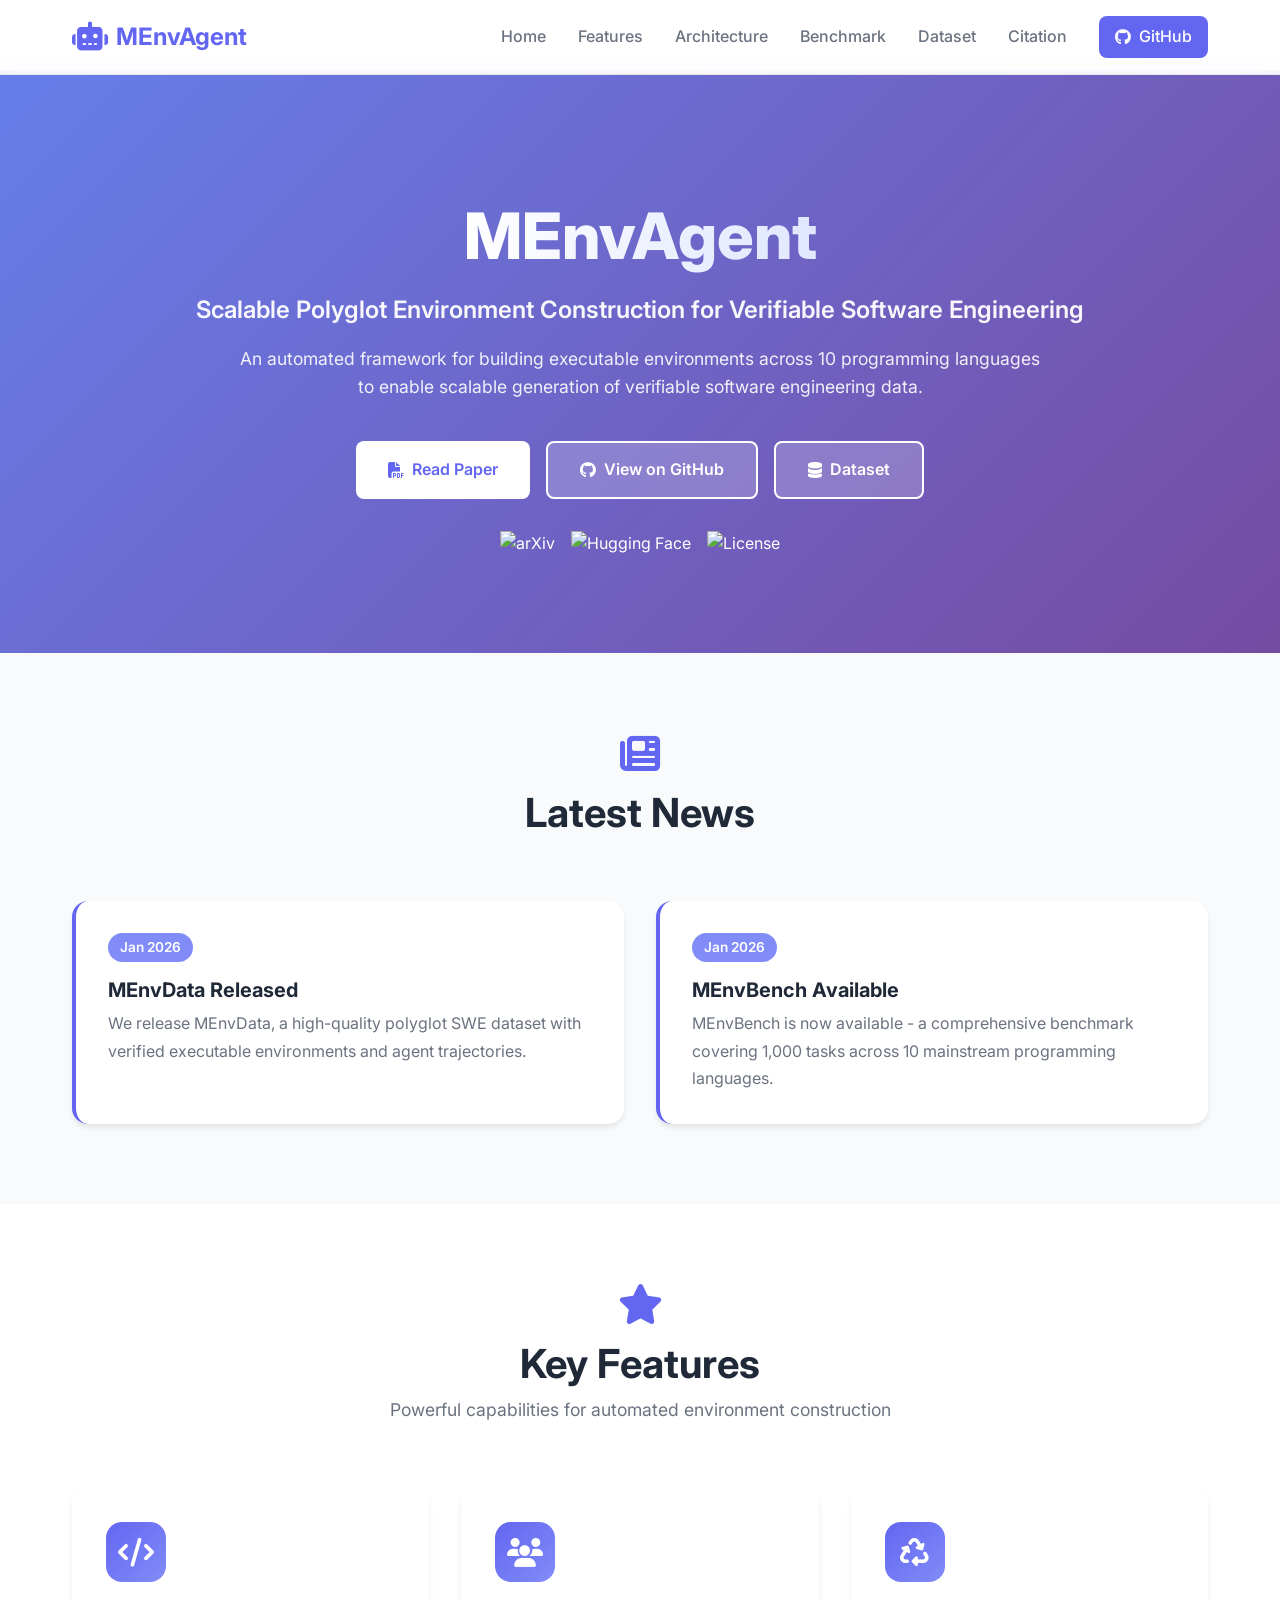
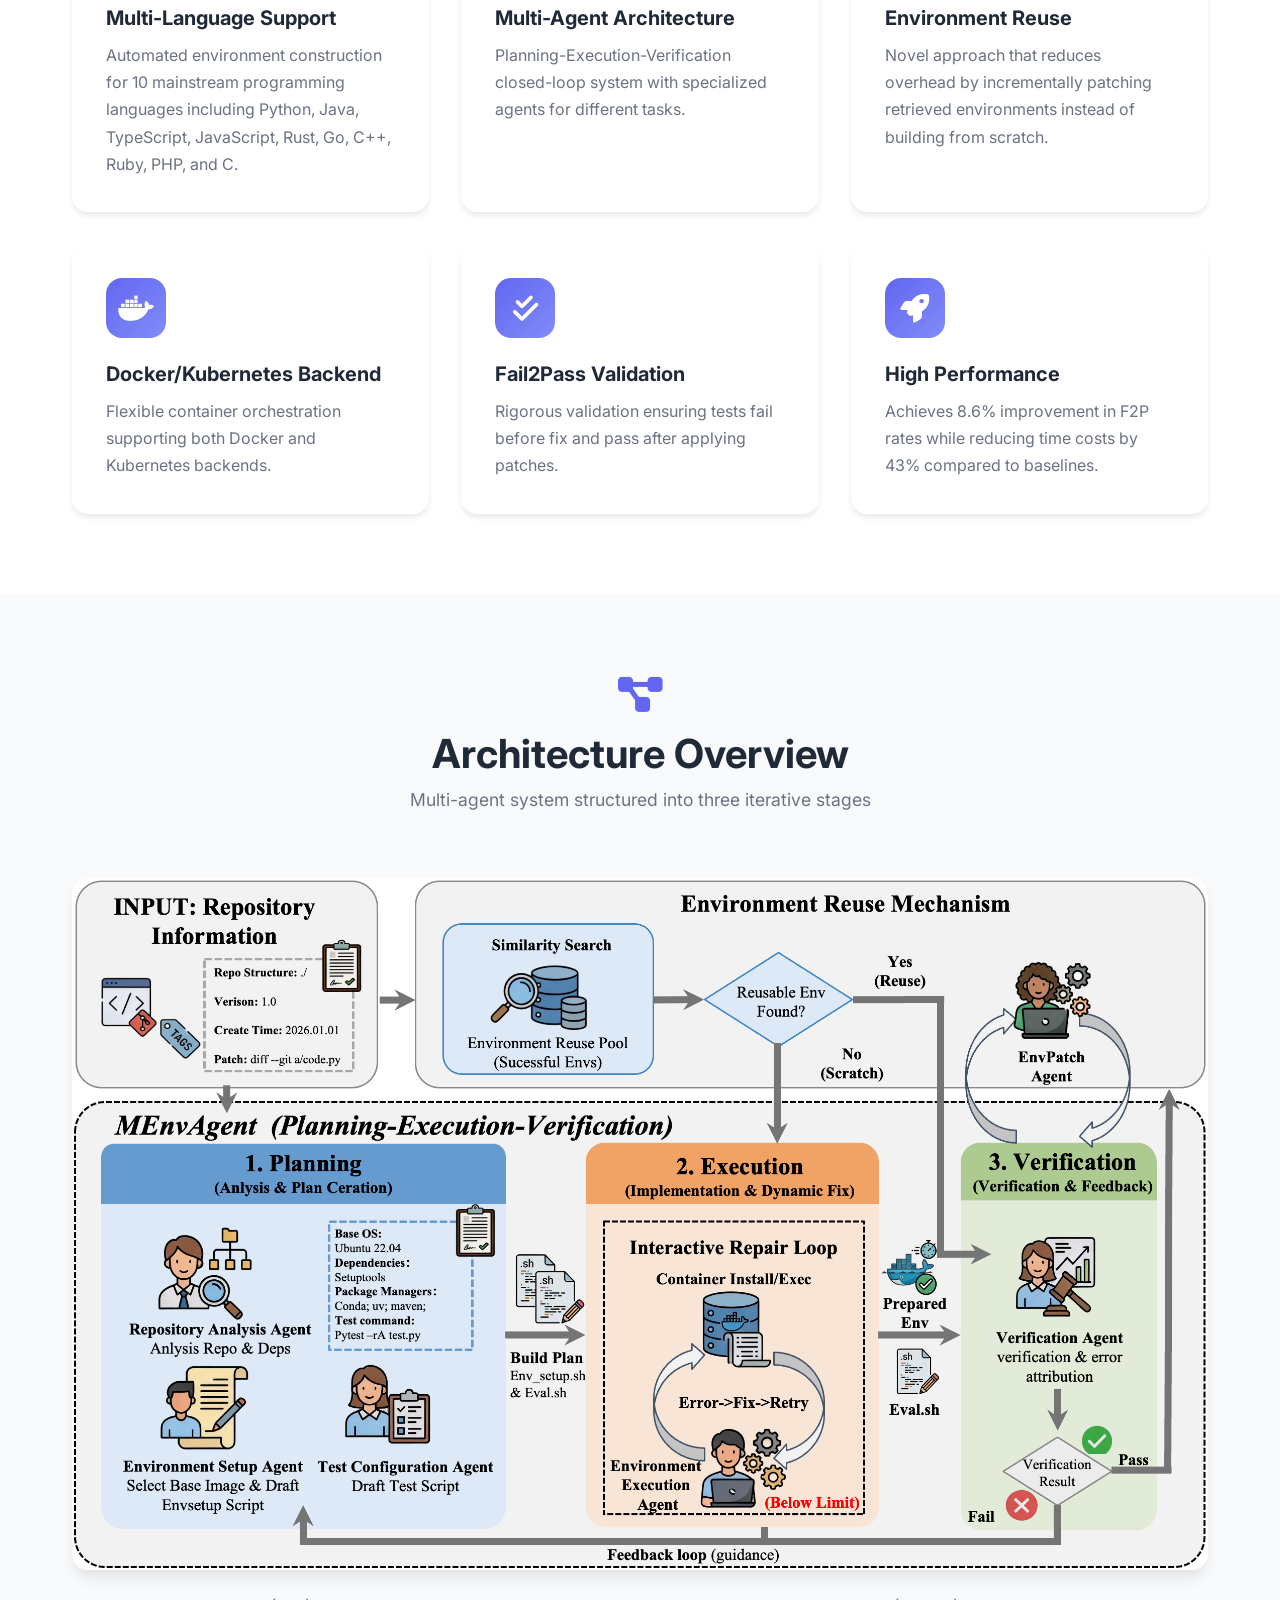
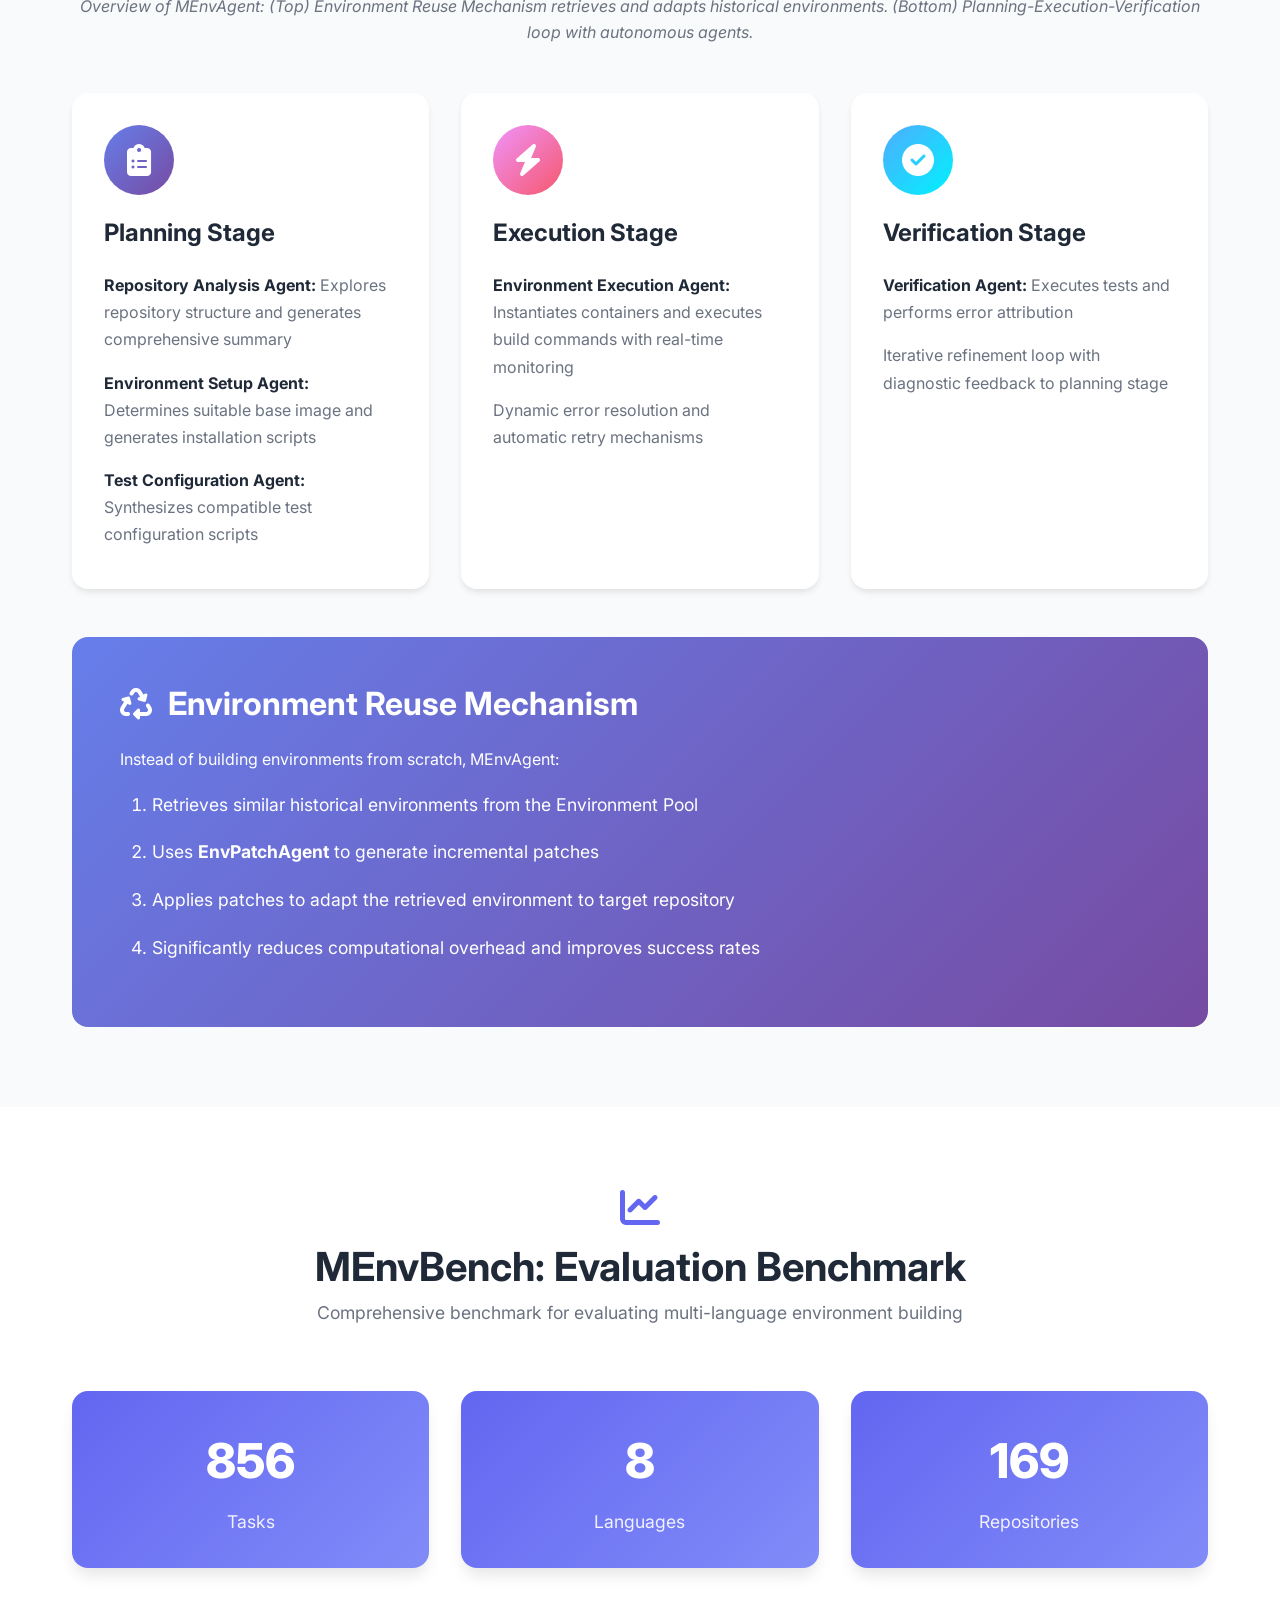
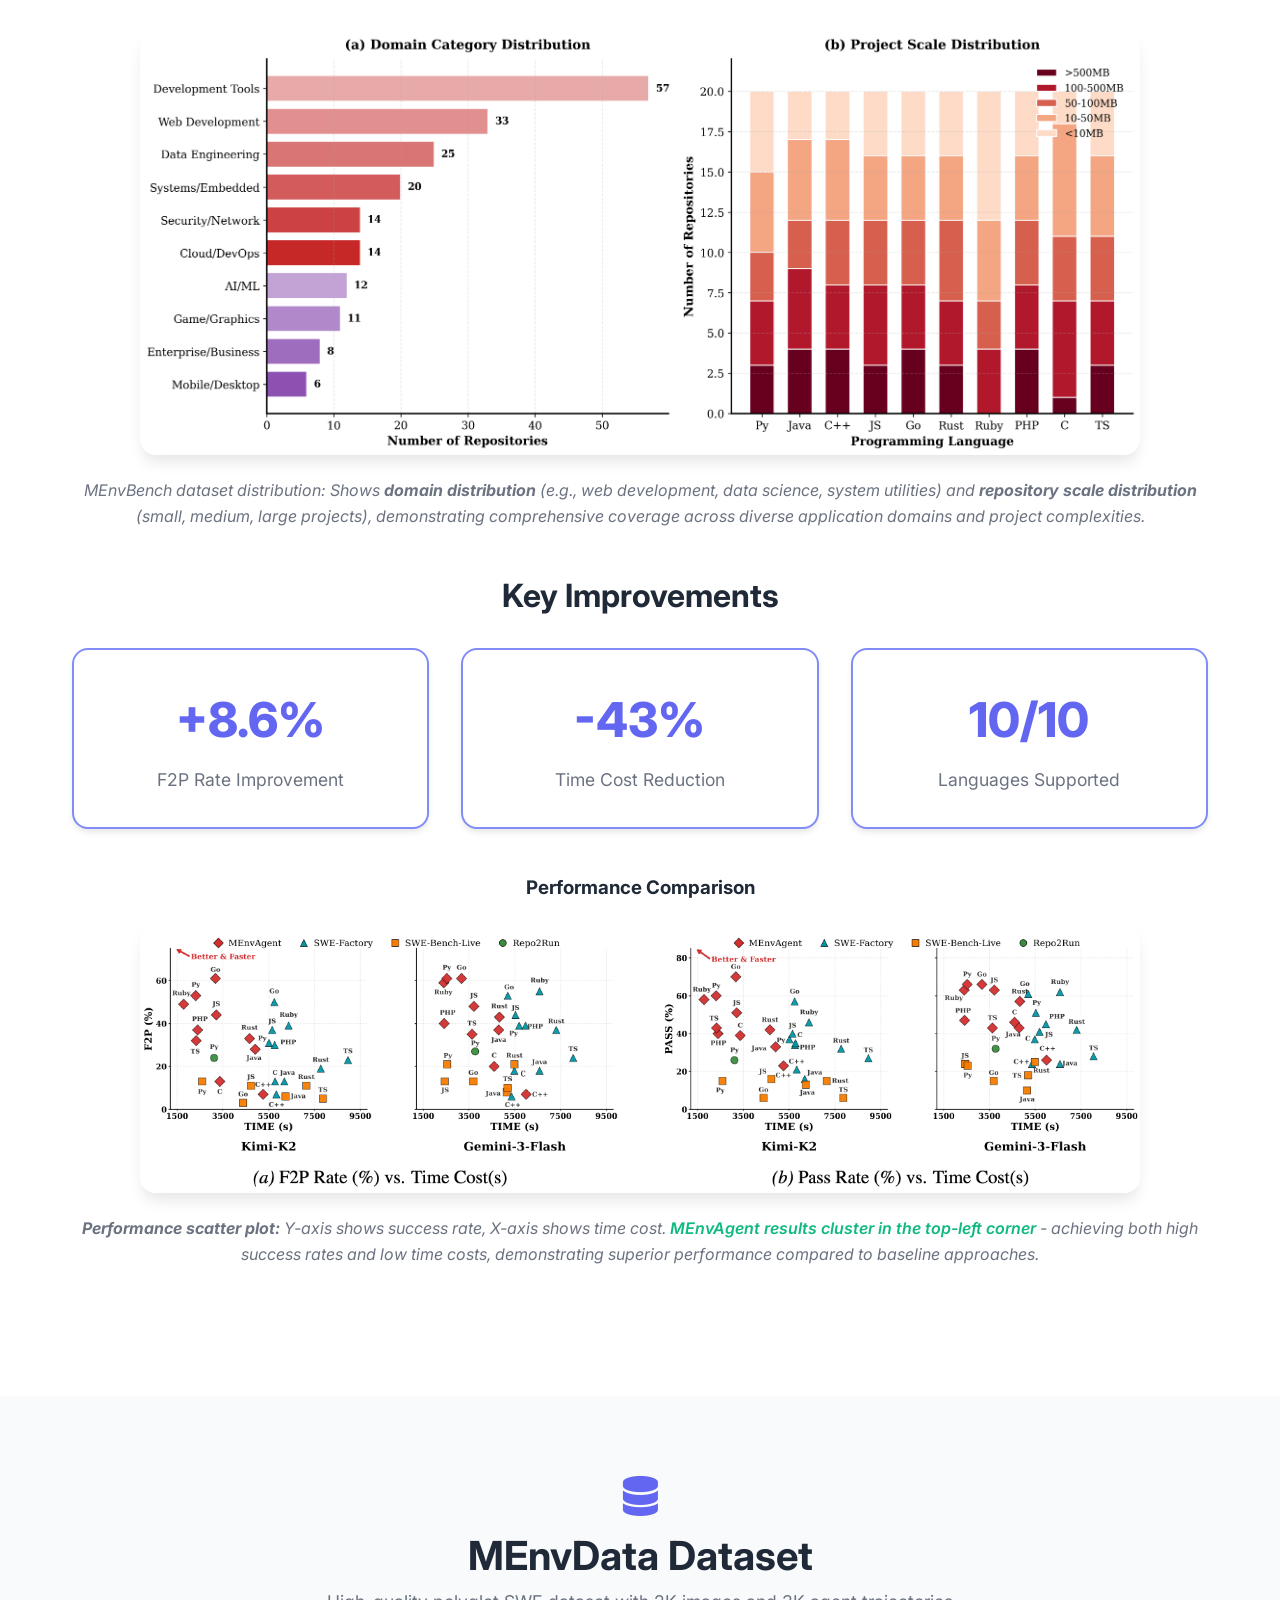
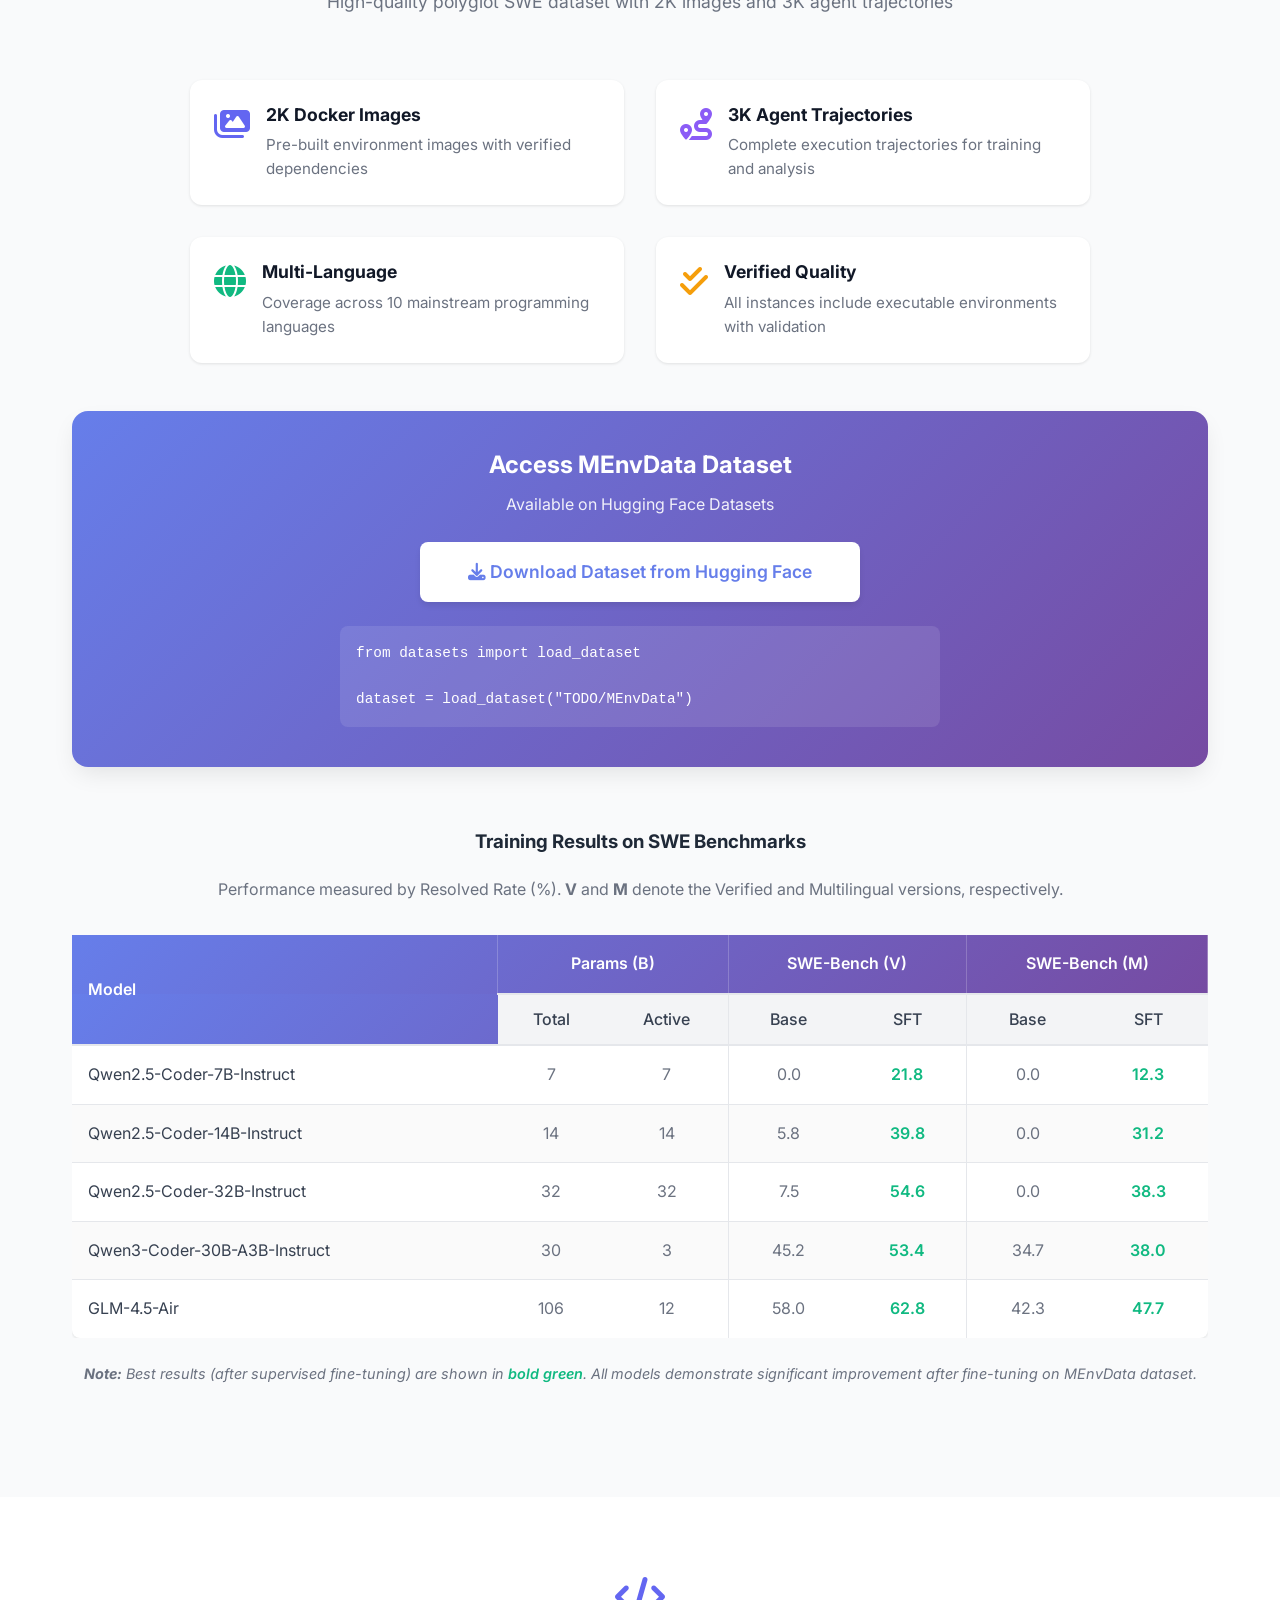
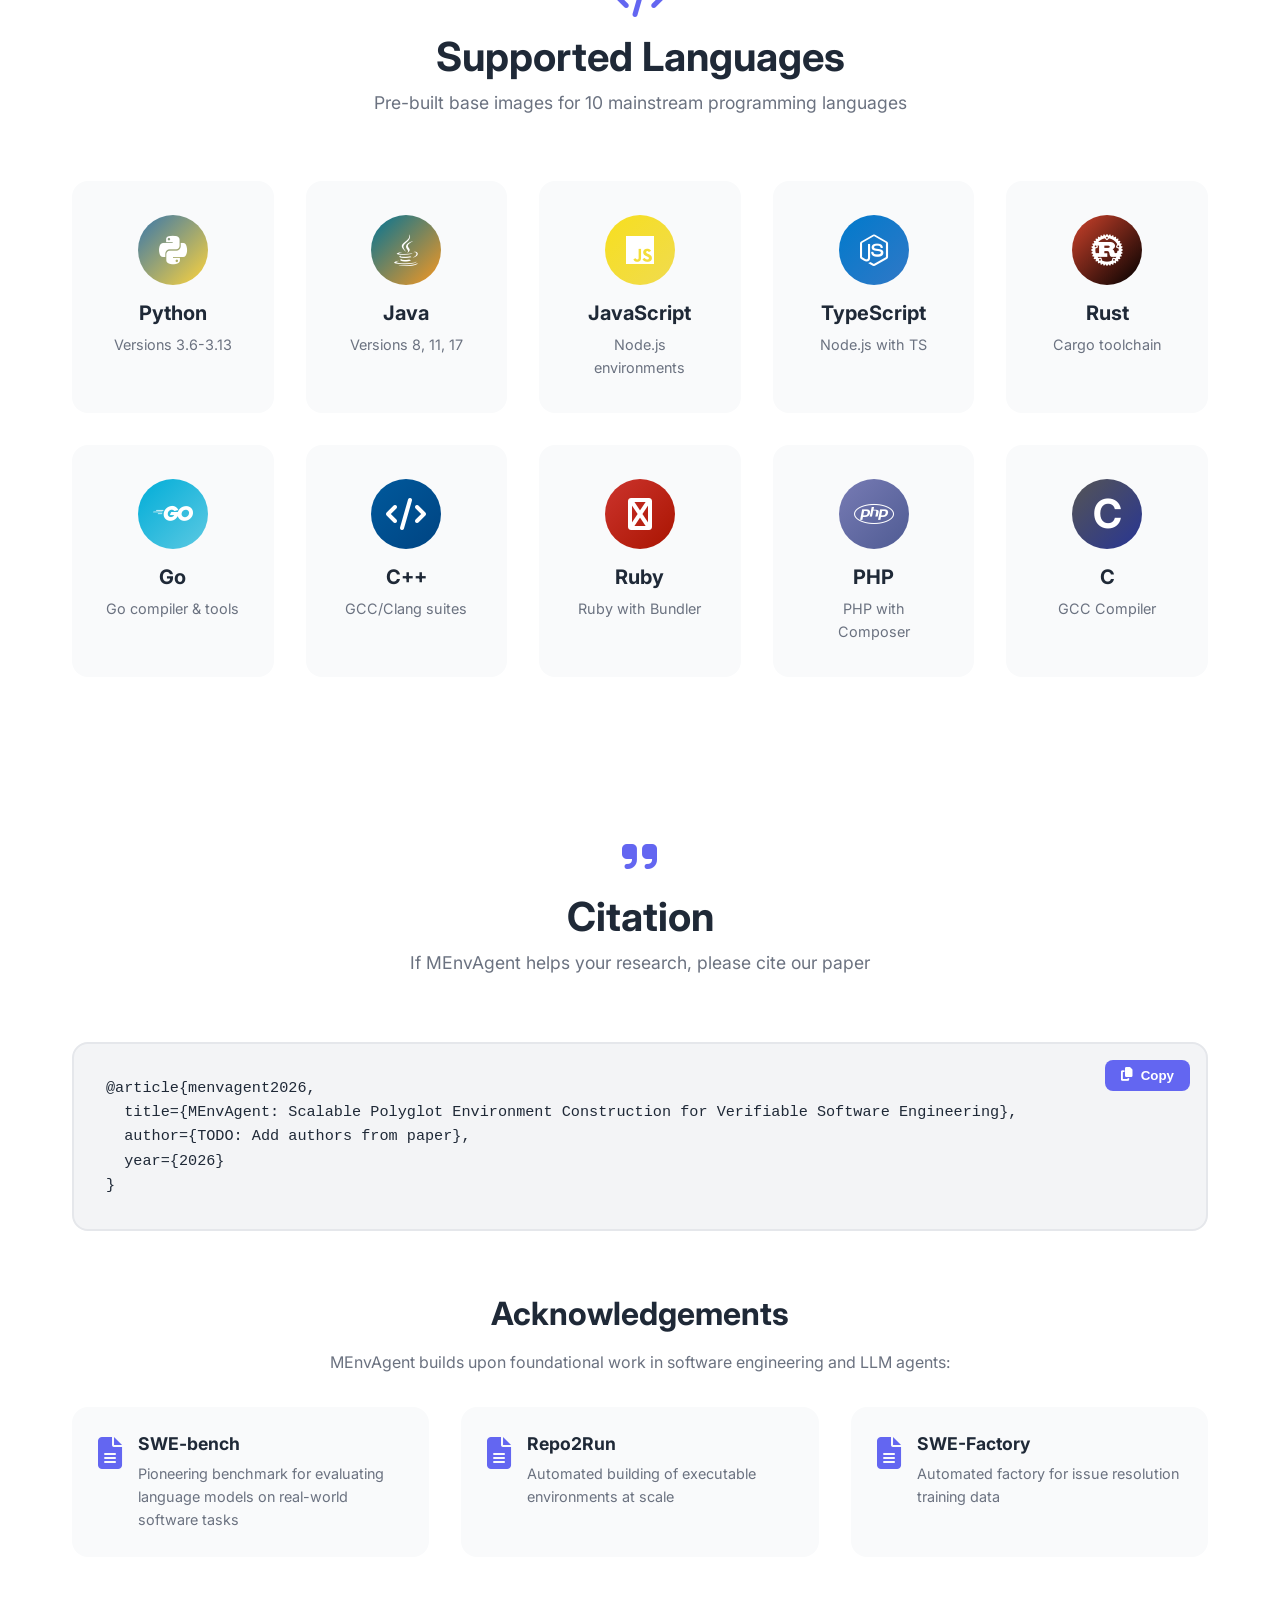
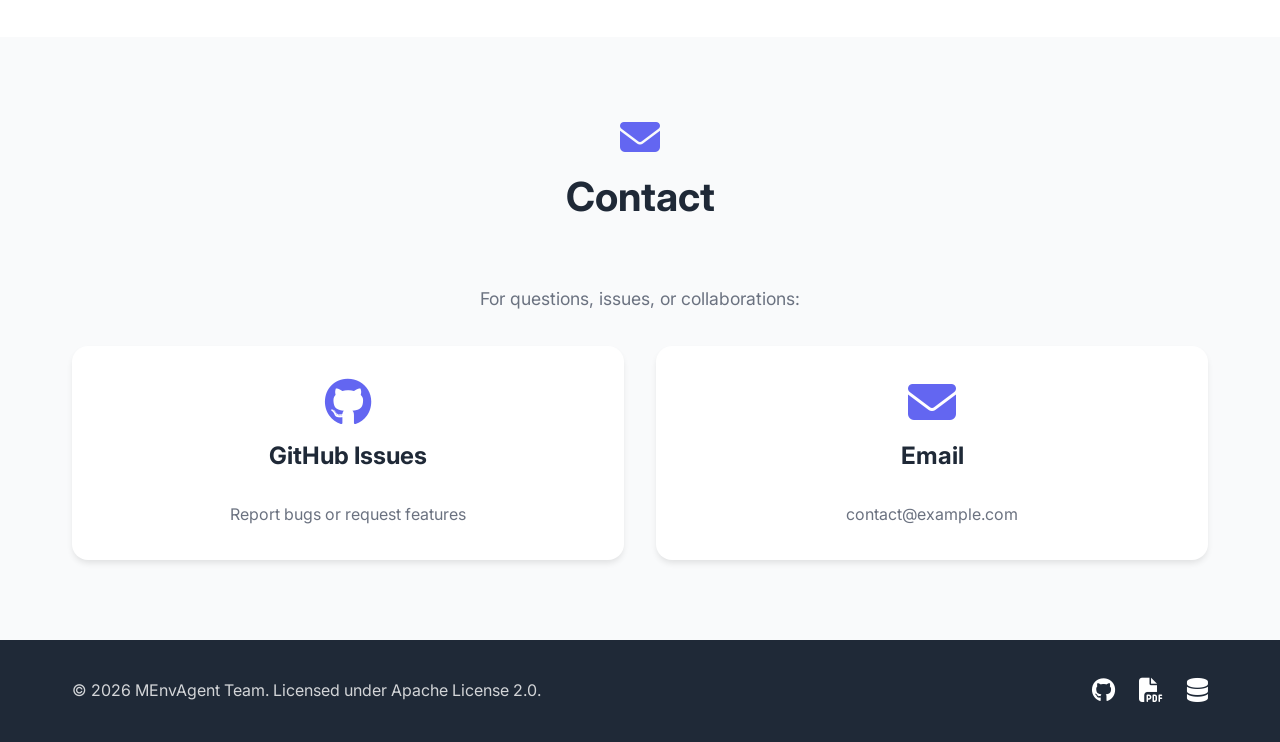
==== commit ed3c3920: "Change C language icon to text character 'C'" ====
--- a/docs/index.html
+++ b/docs/index.html
@@ -531,7 +531,7 @@
                 </div>
                 <div class="language-card">
                     <div class="language-icon c">
-                        <i class="fas fa-code"></i>
+                        <span style="font-size: 2.5rem; font-weight: bold; color: white;">C</span>
                     </div>
                     <h4>C</h4>
                     <p>GCC Compiler</p>
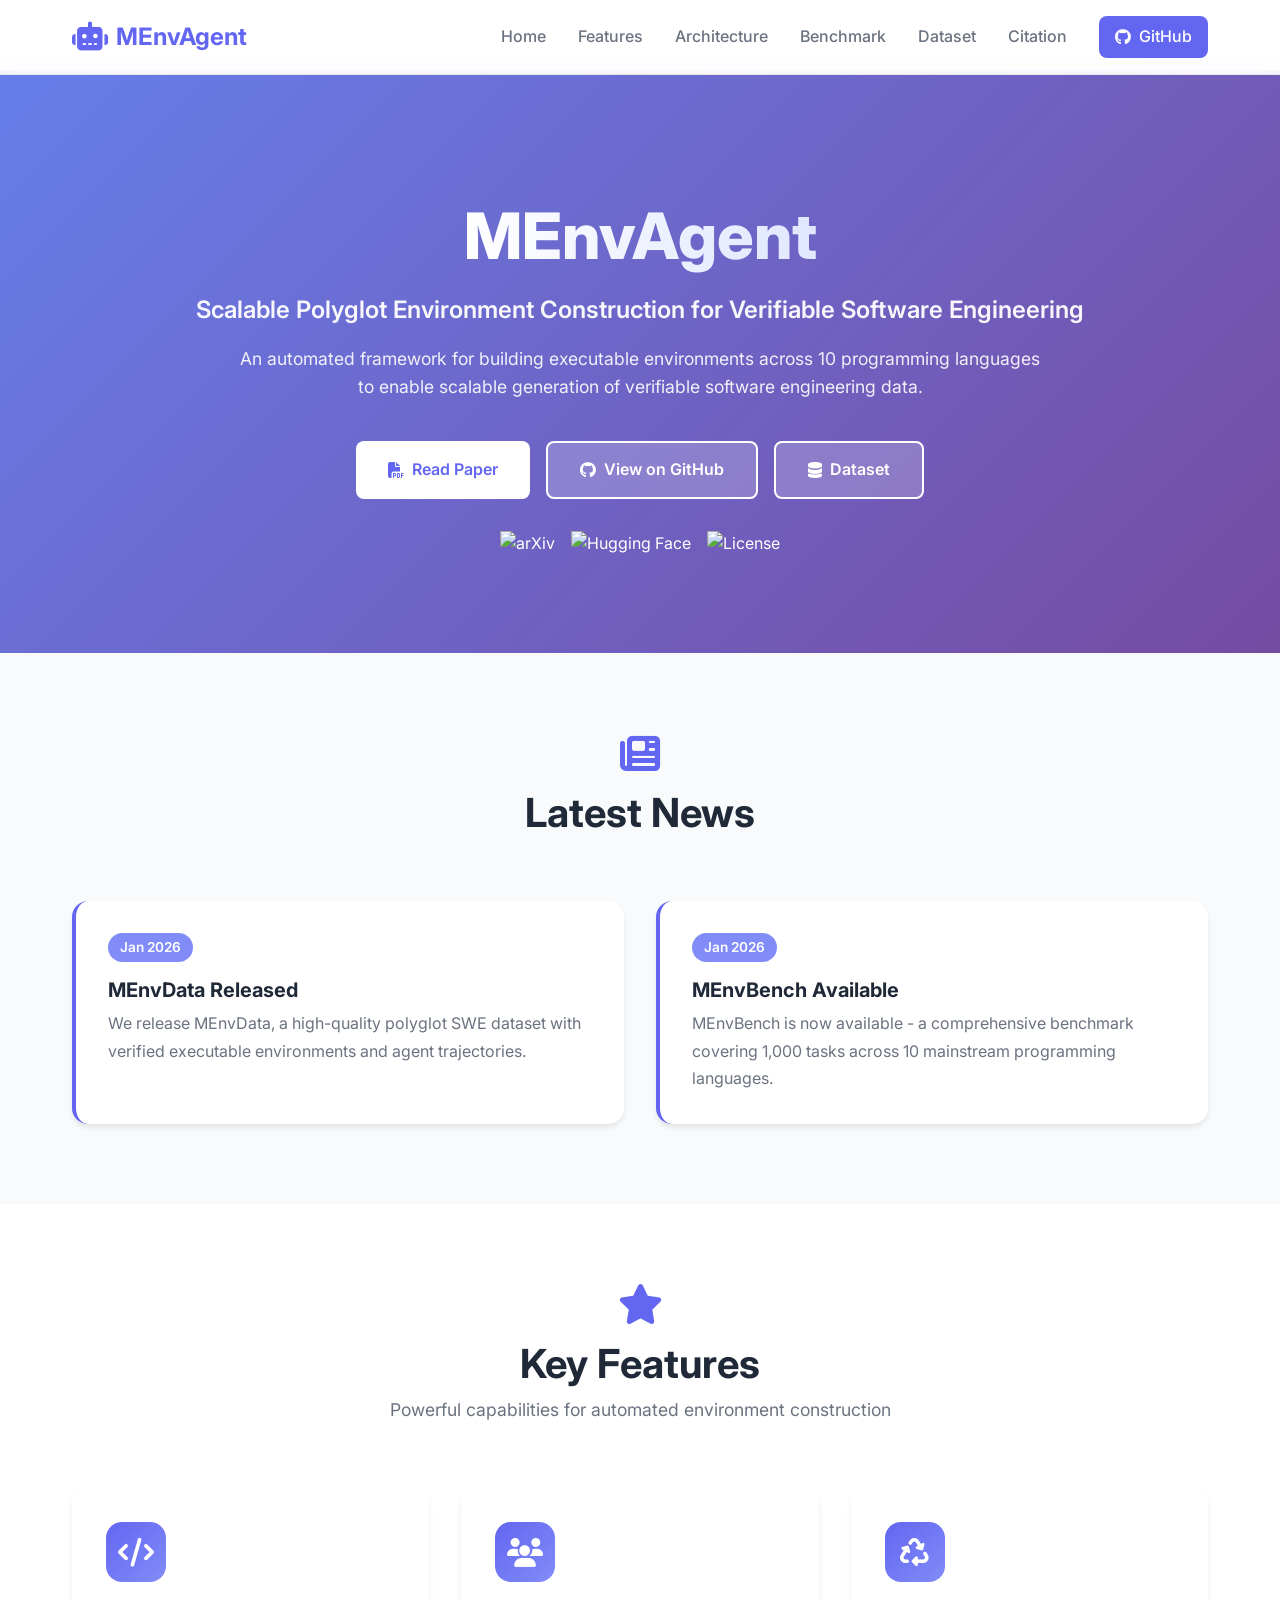
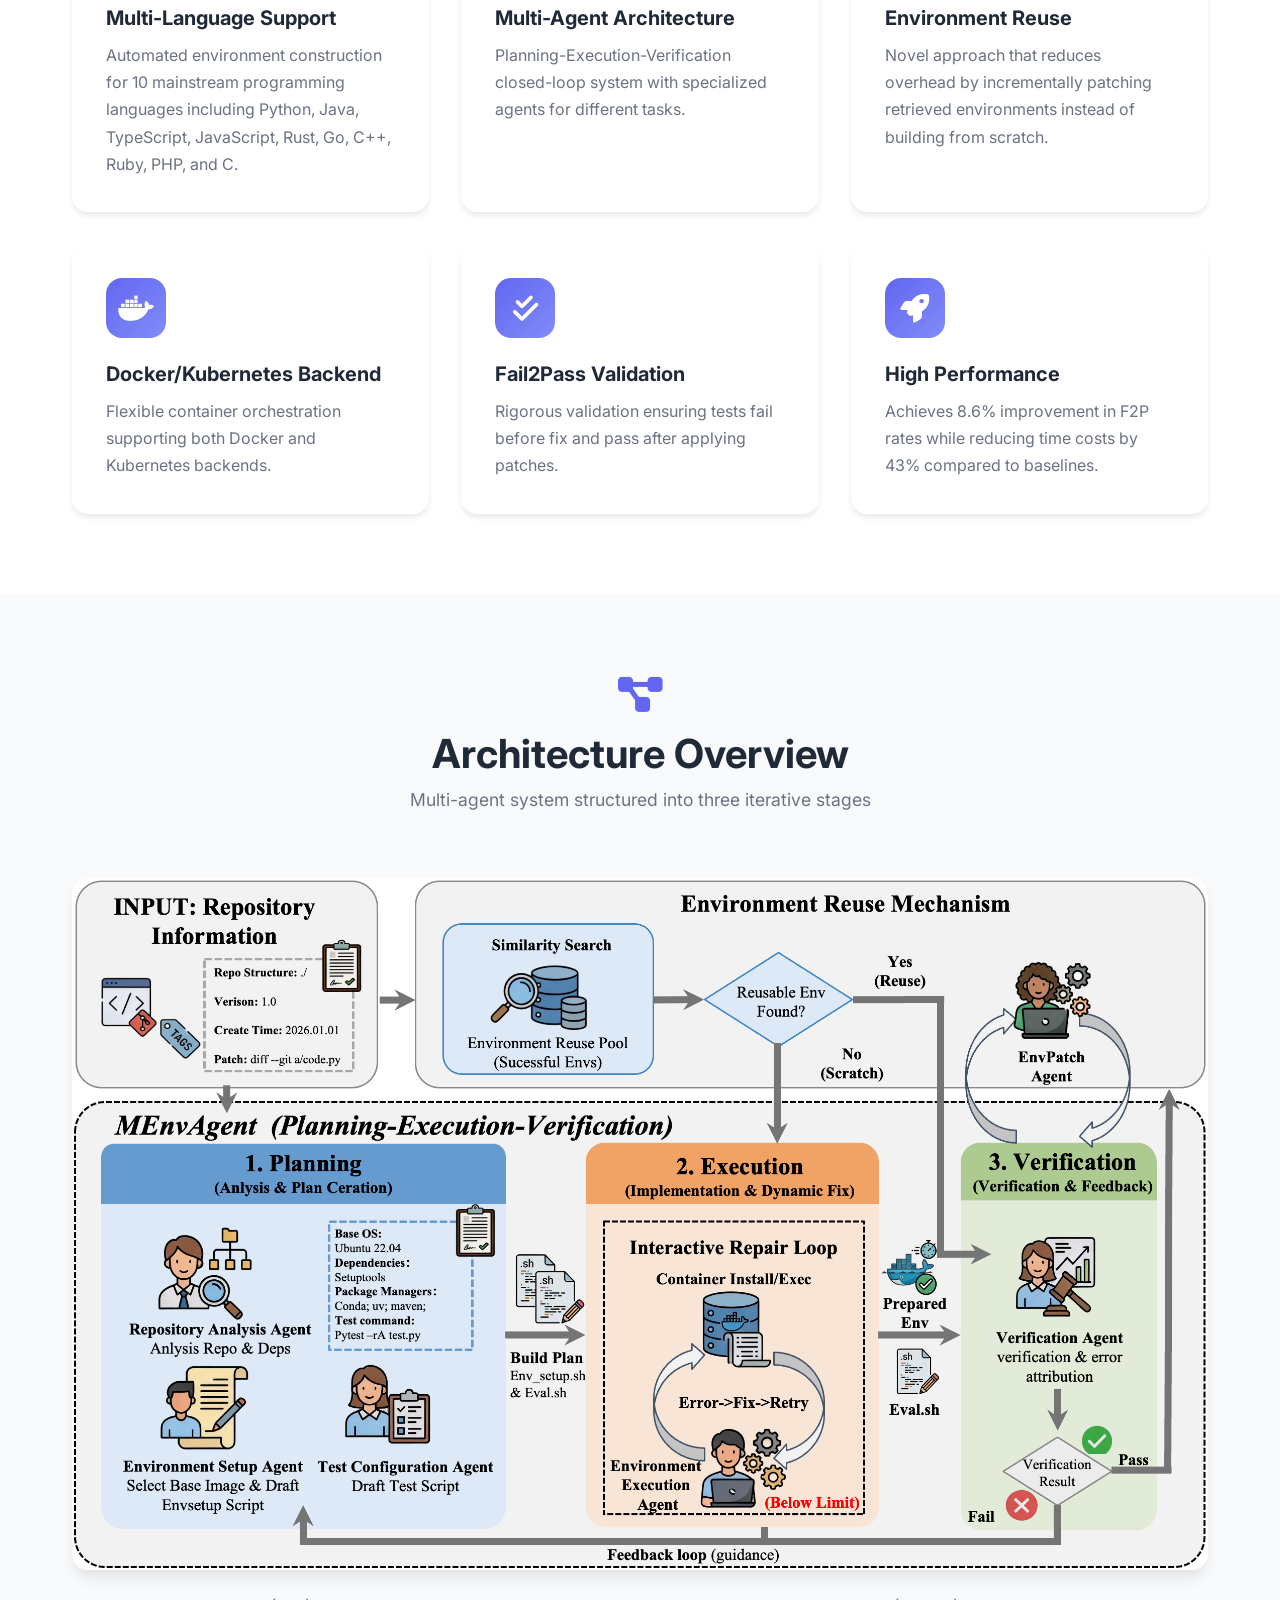
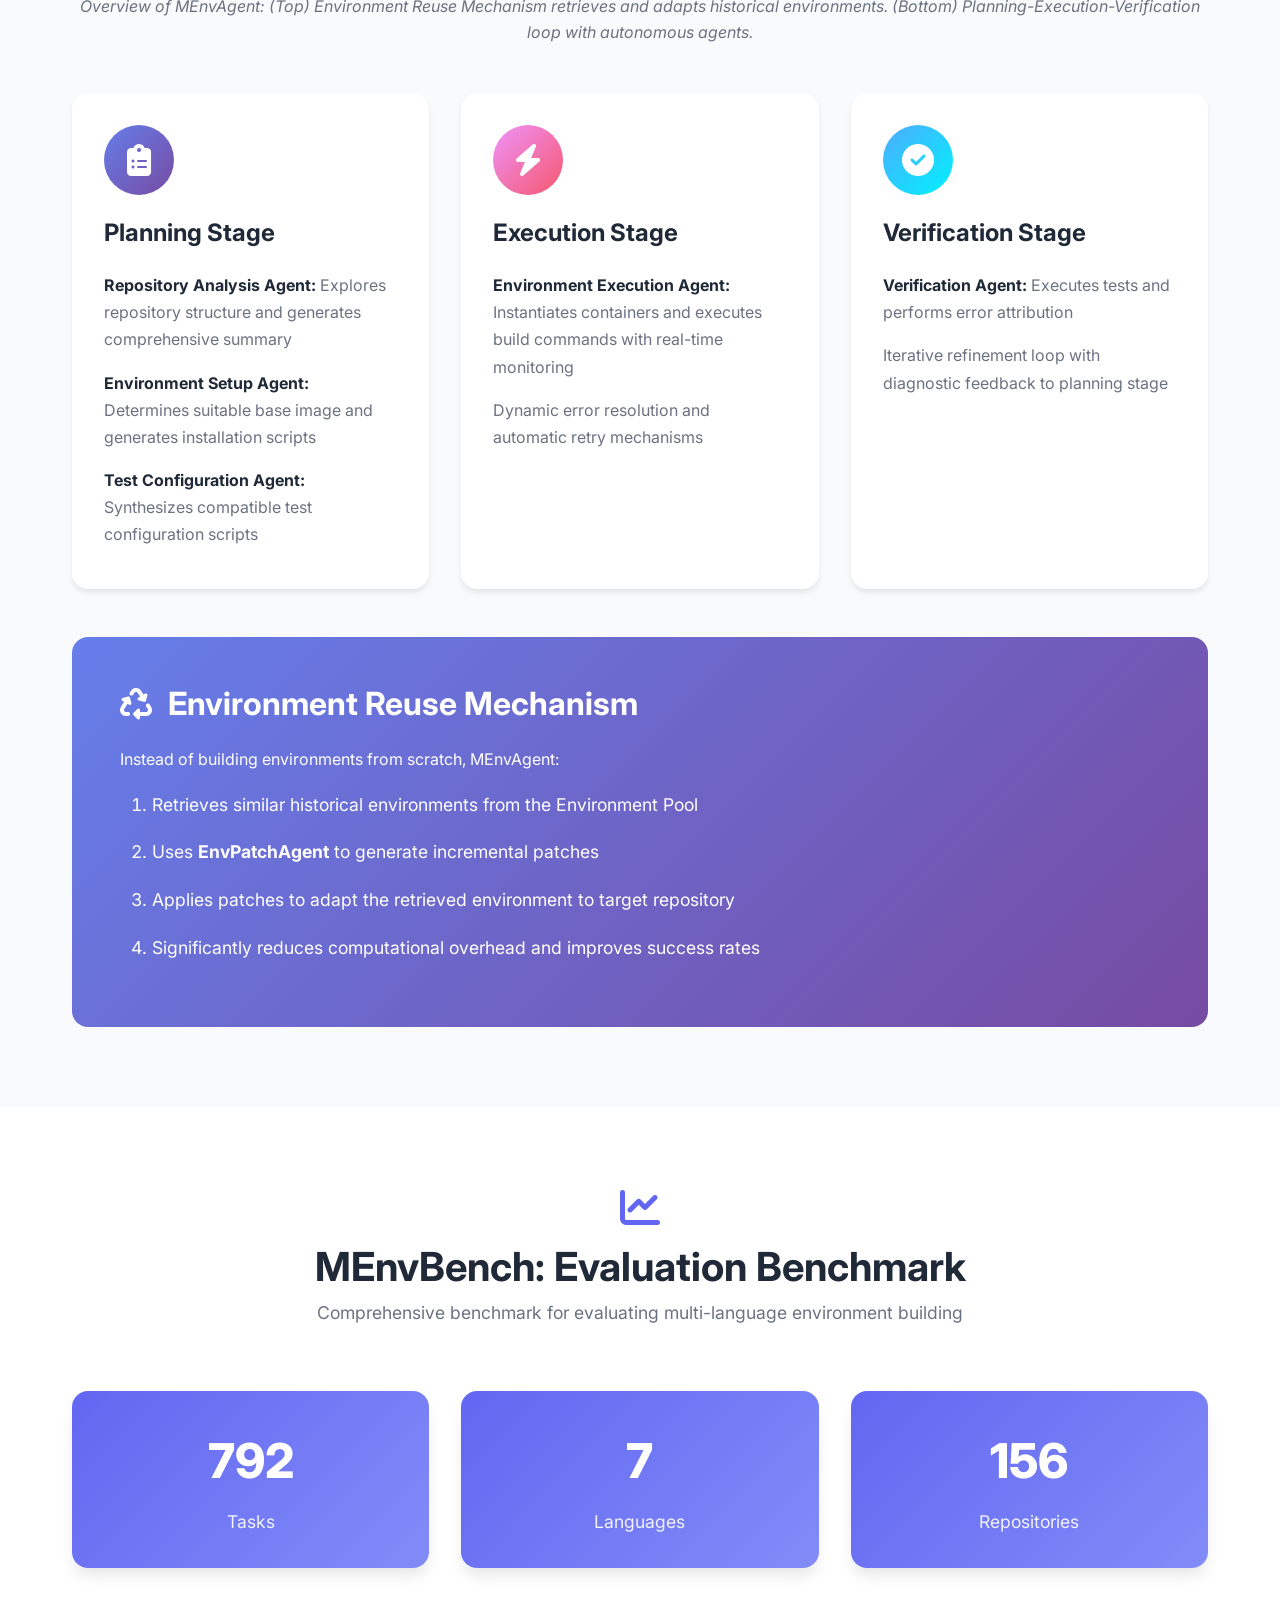
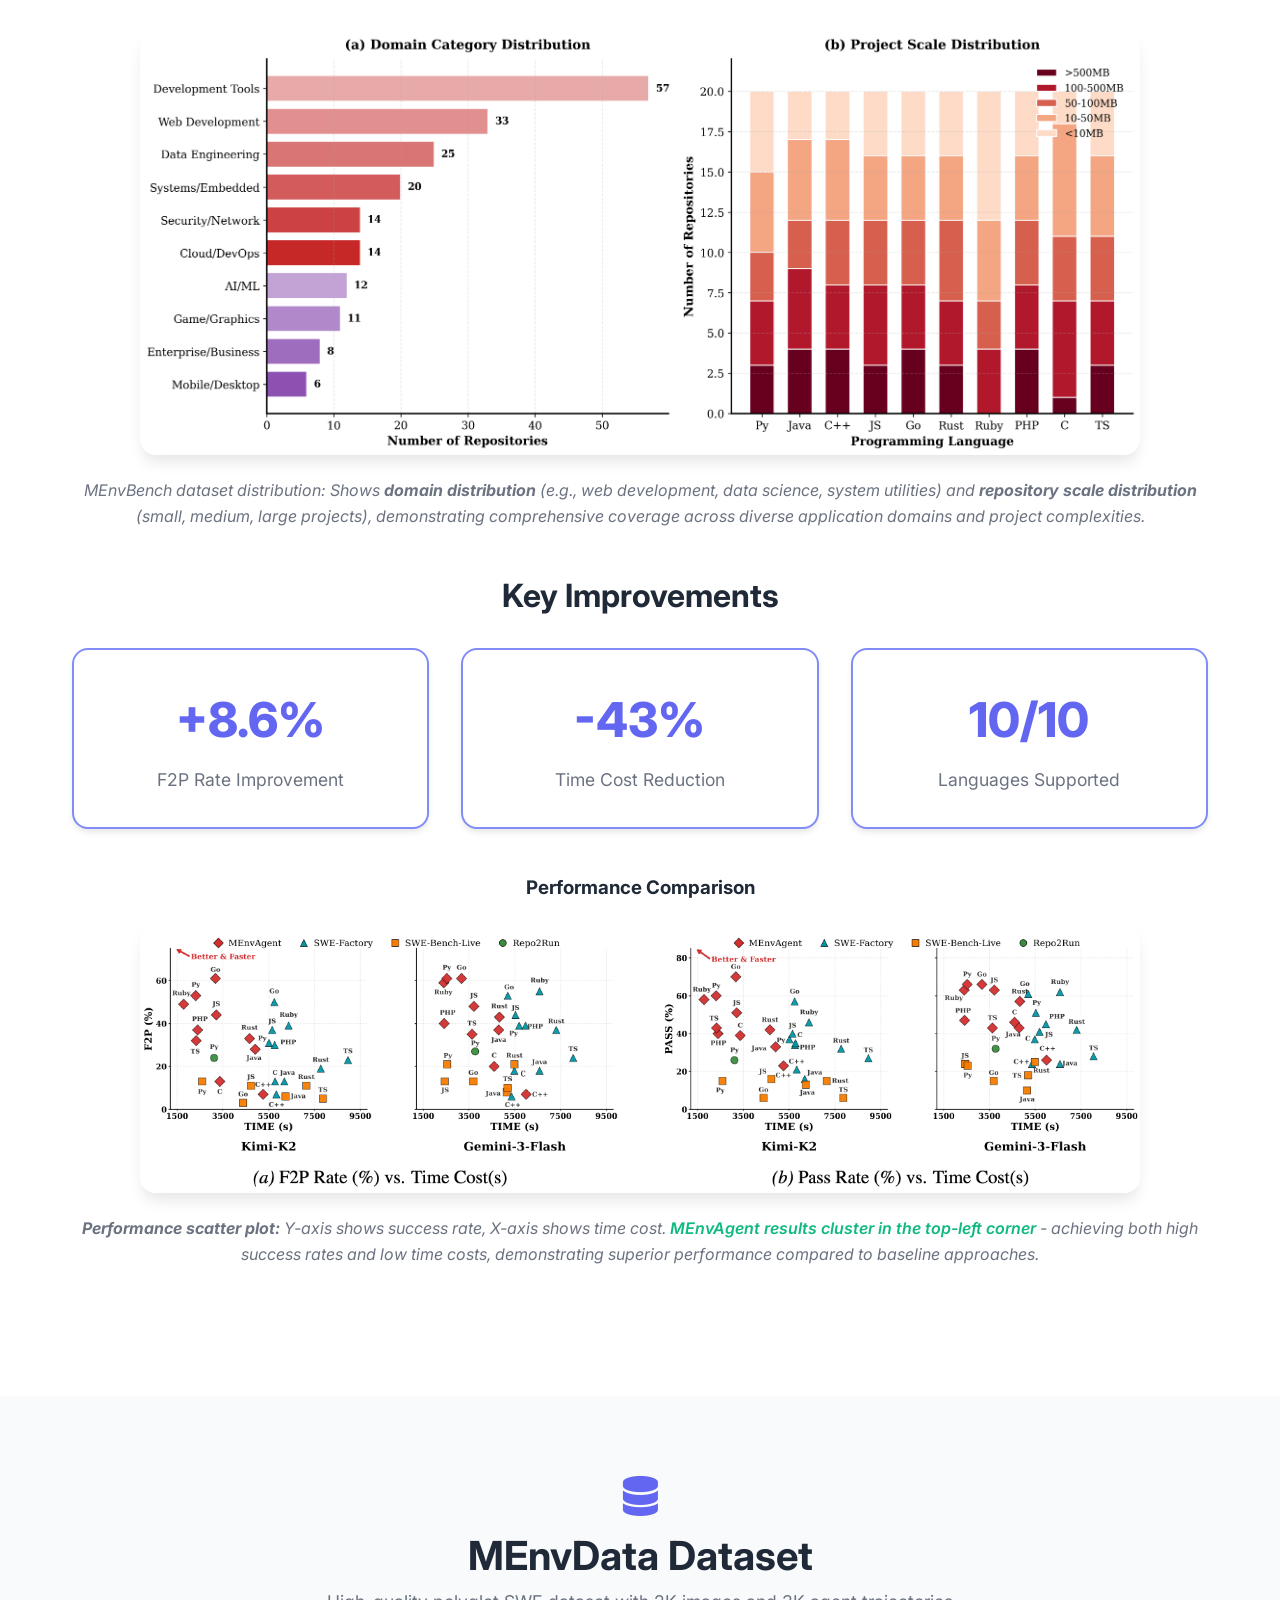
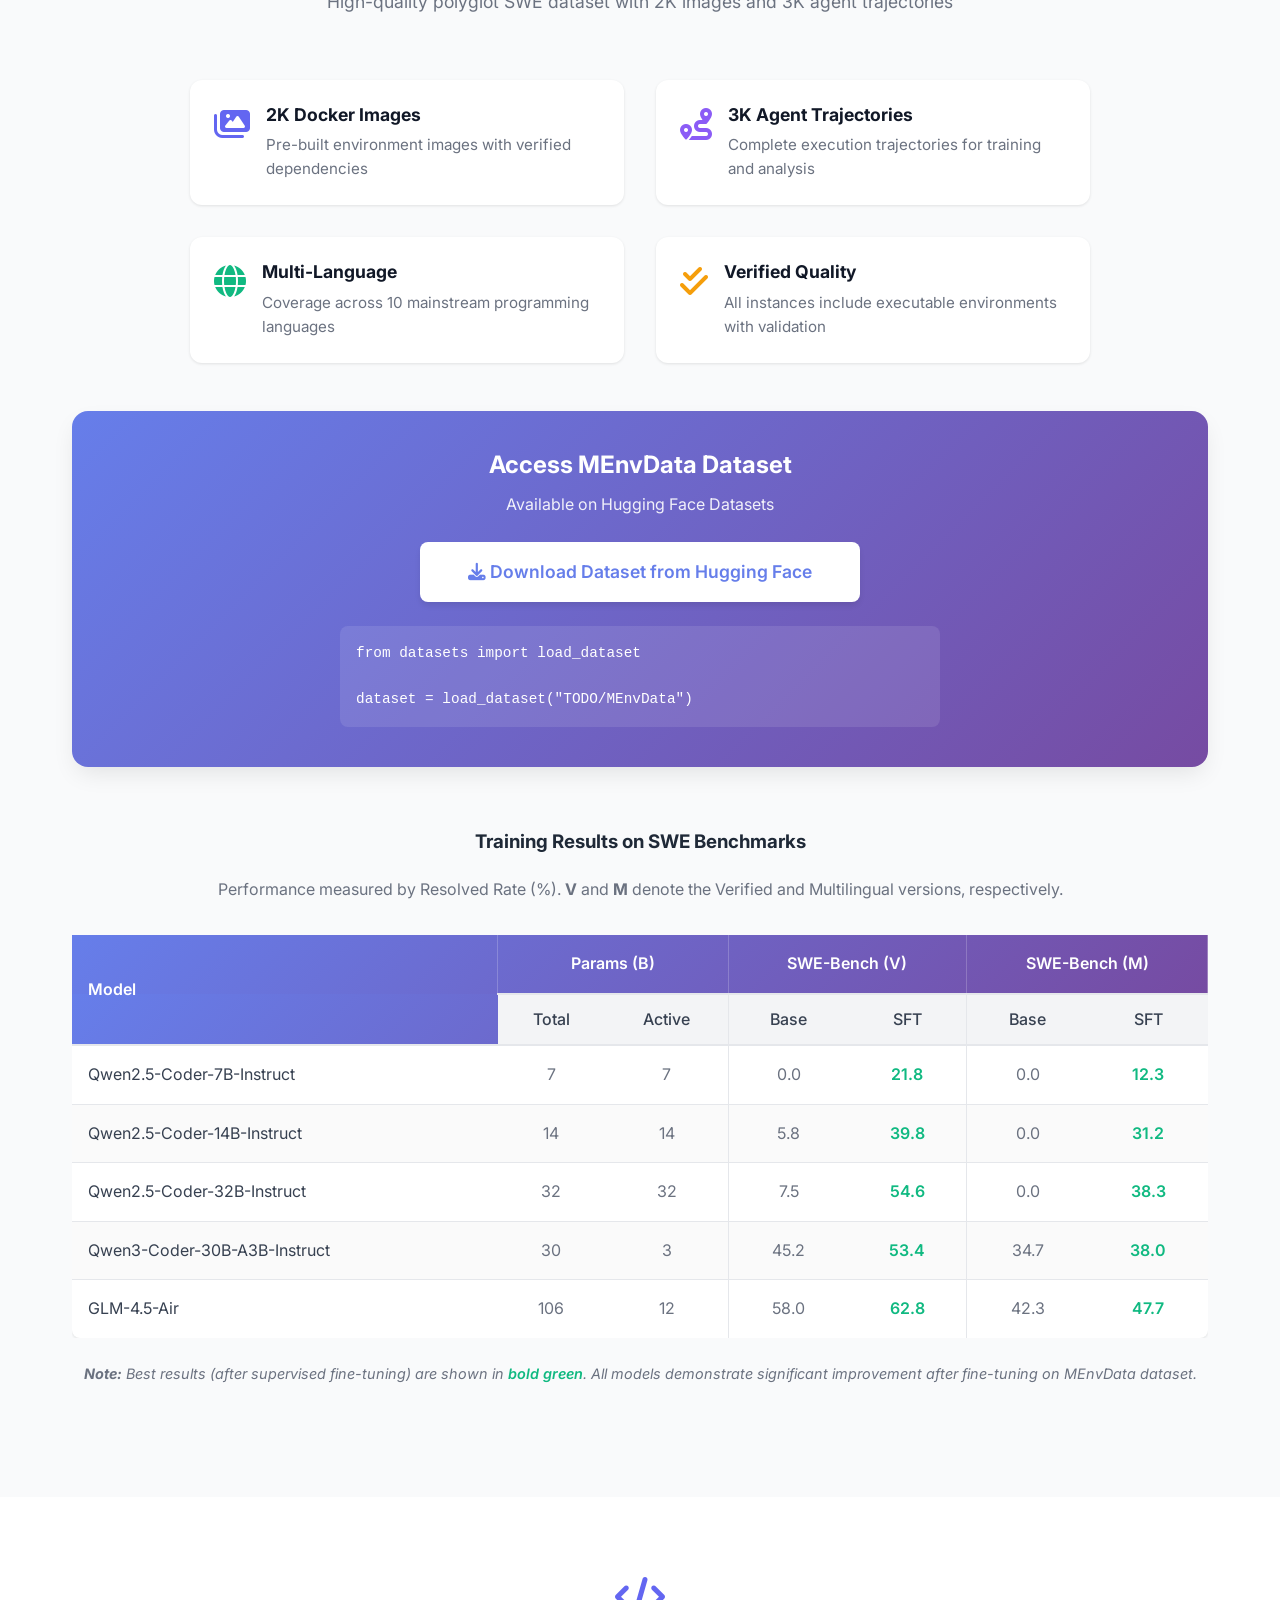
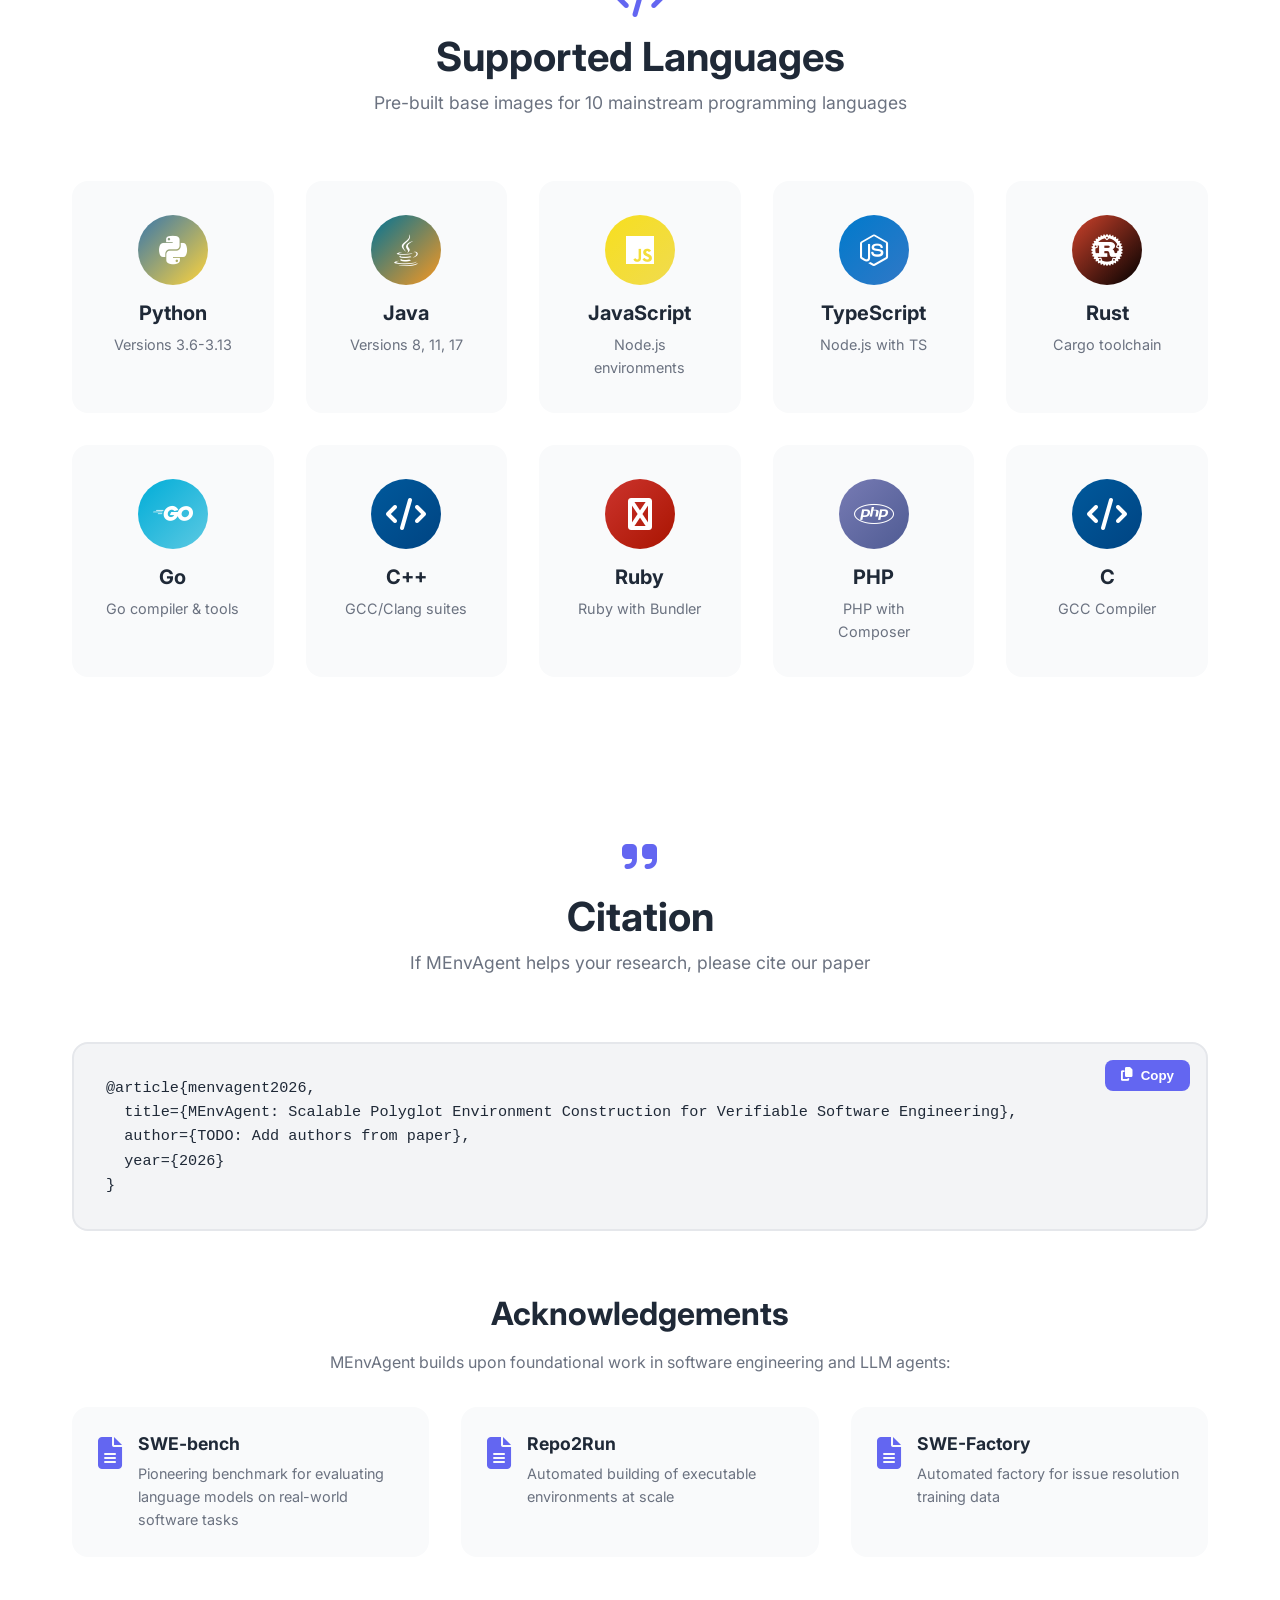
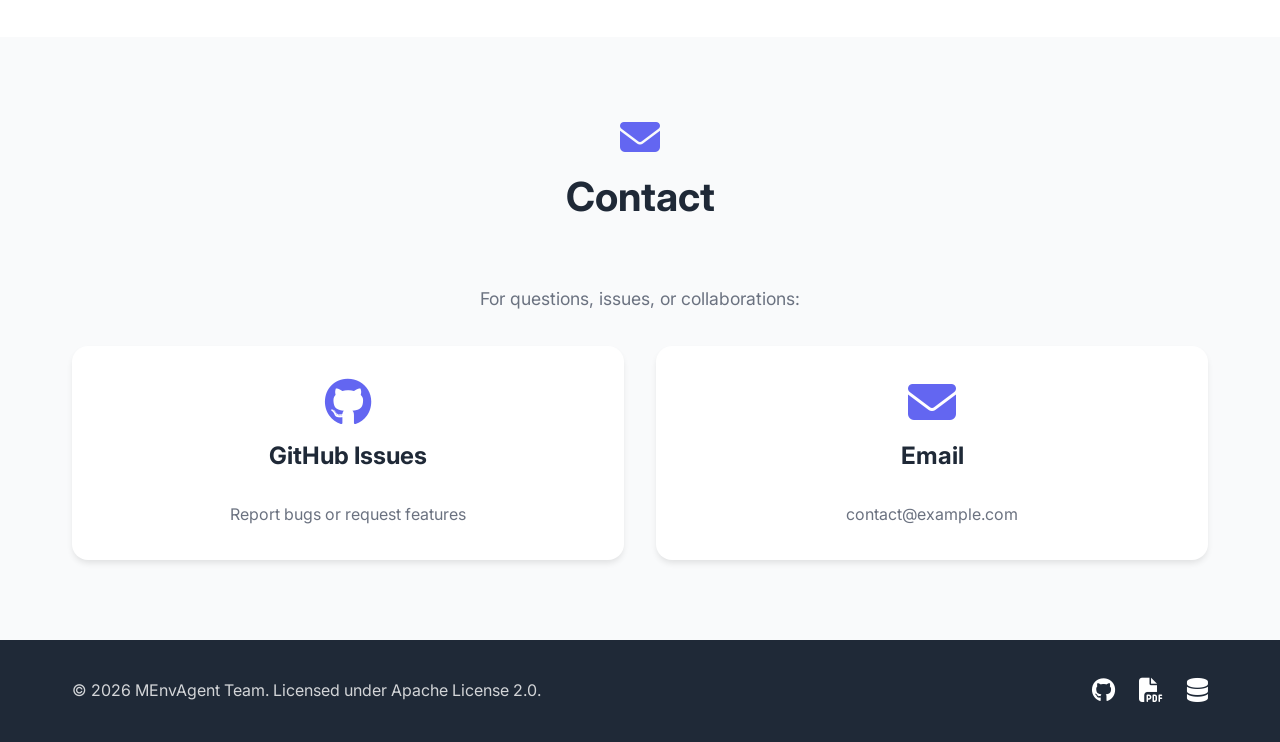
==== commit 6c04bb32: "Use C++ style icon for C language" ====
--- a/docs/index.html
+++ b/docs/index.html
@@ -530,8 +530,8 @@
                     <p>PHP with Composer</p>
                 </div>
                 <div class="language-card">
-                    <div class="language-icon c">
-                        <span style="font-size: 2.5rem; font-weight: bold; color: white;">C</span>
+                    <div class="language-icon cpp">
+                        <i class="fas fa-code"></i>
                     </div>
                     <h4>C</h4>
                     <p>GCC Compiler</p>
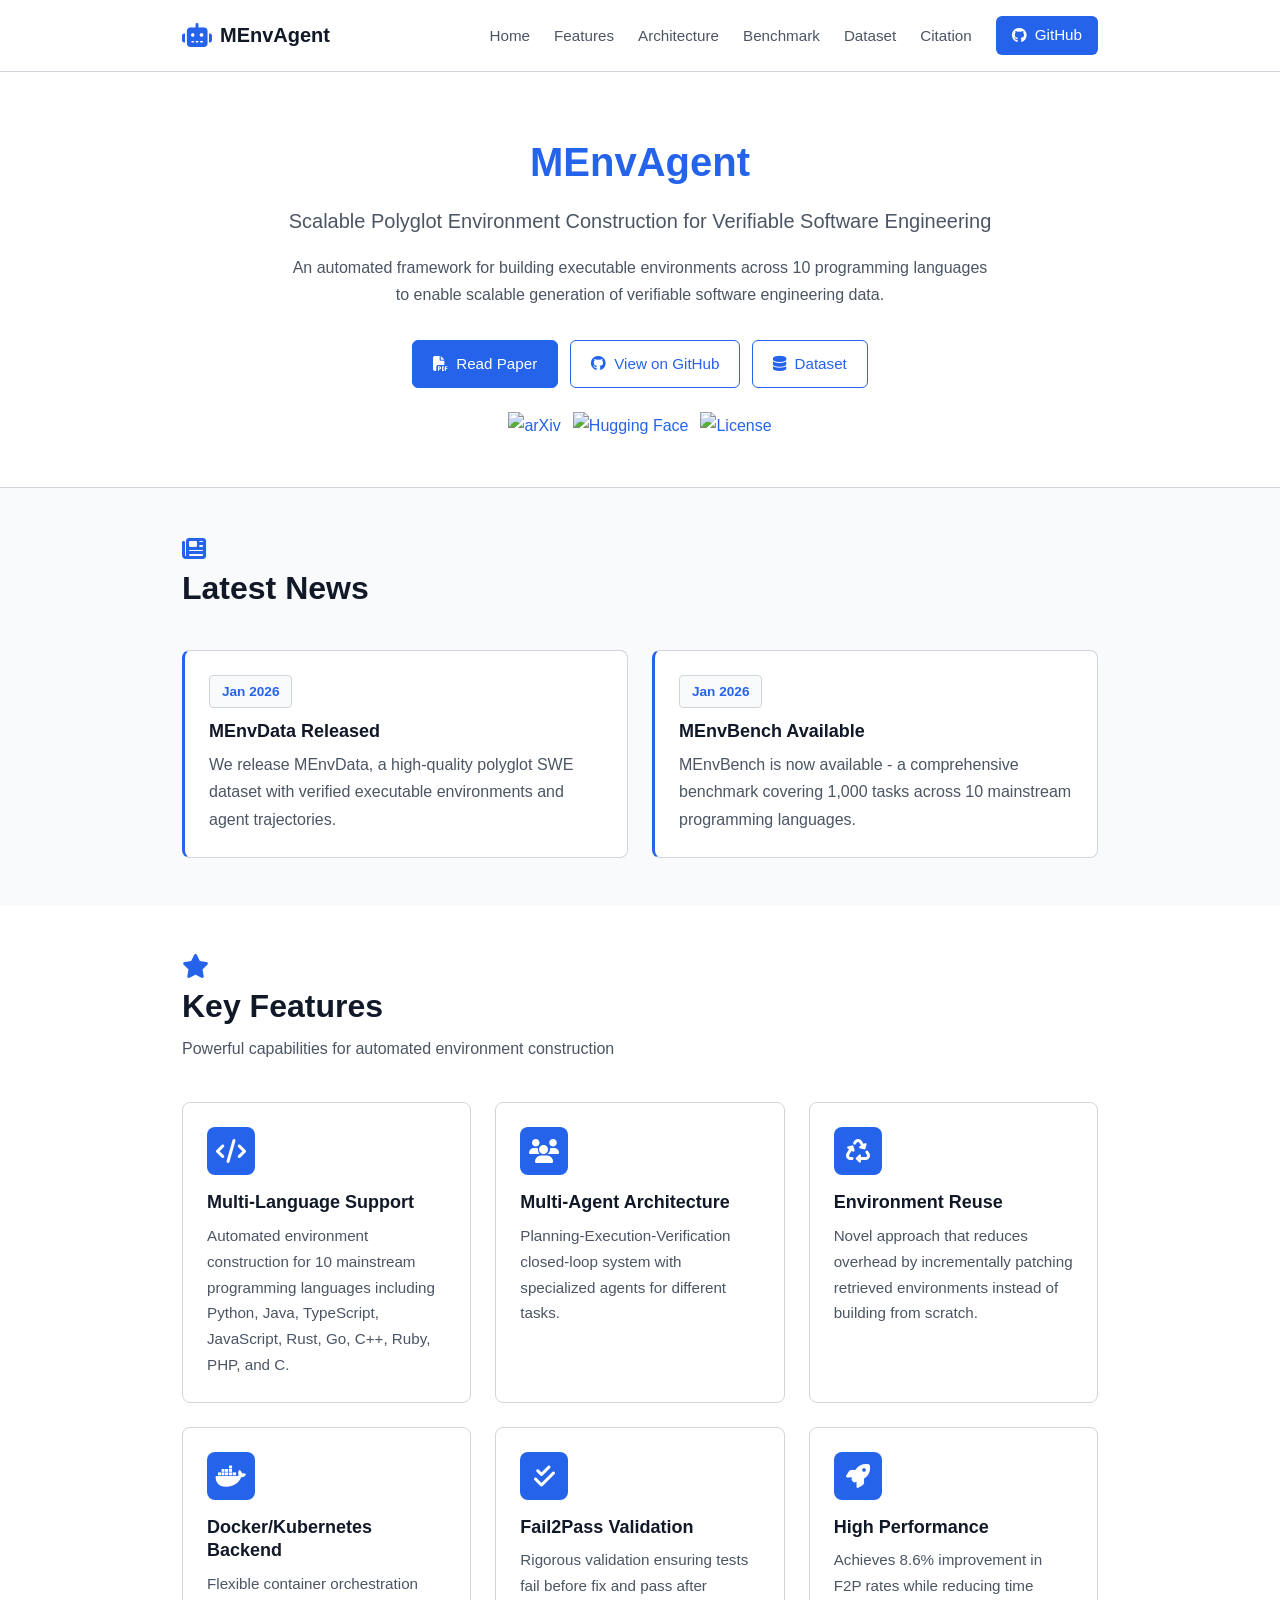
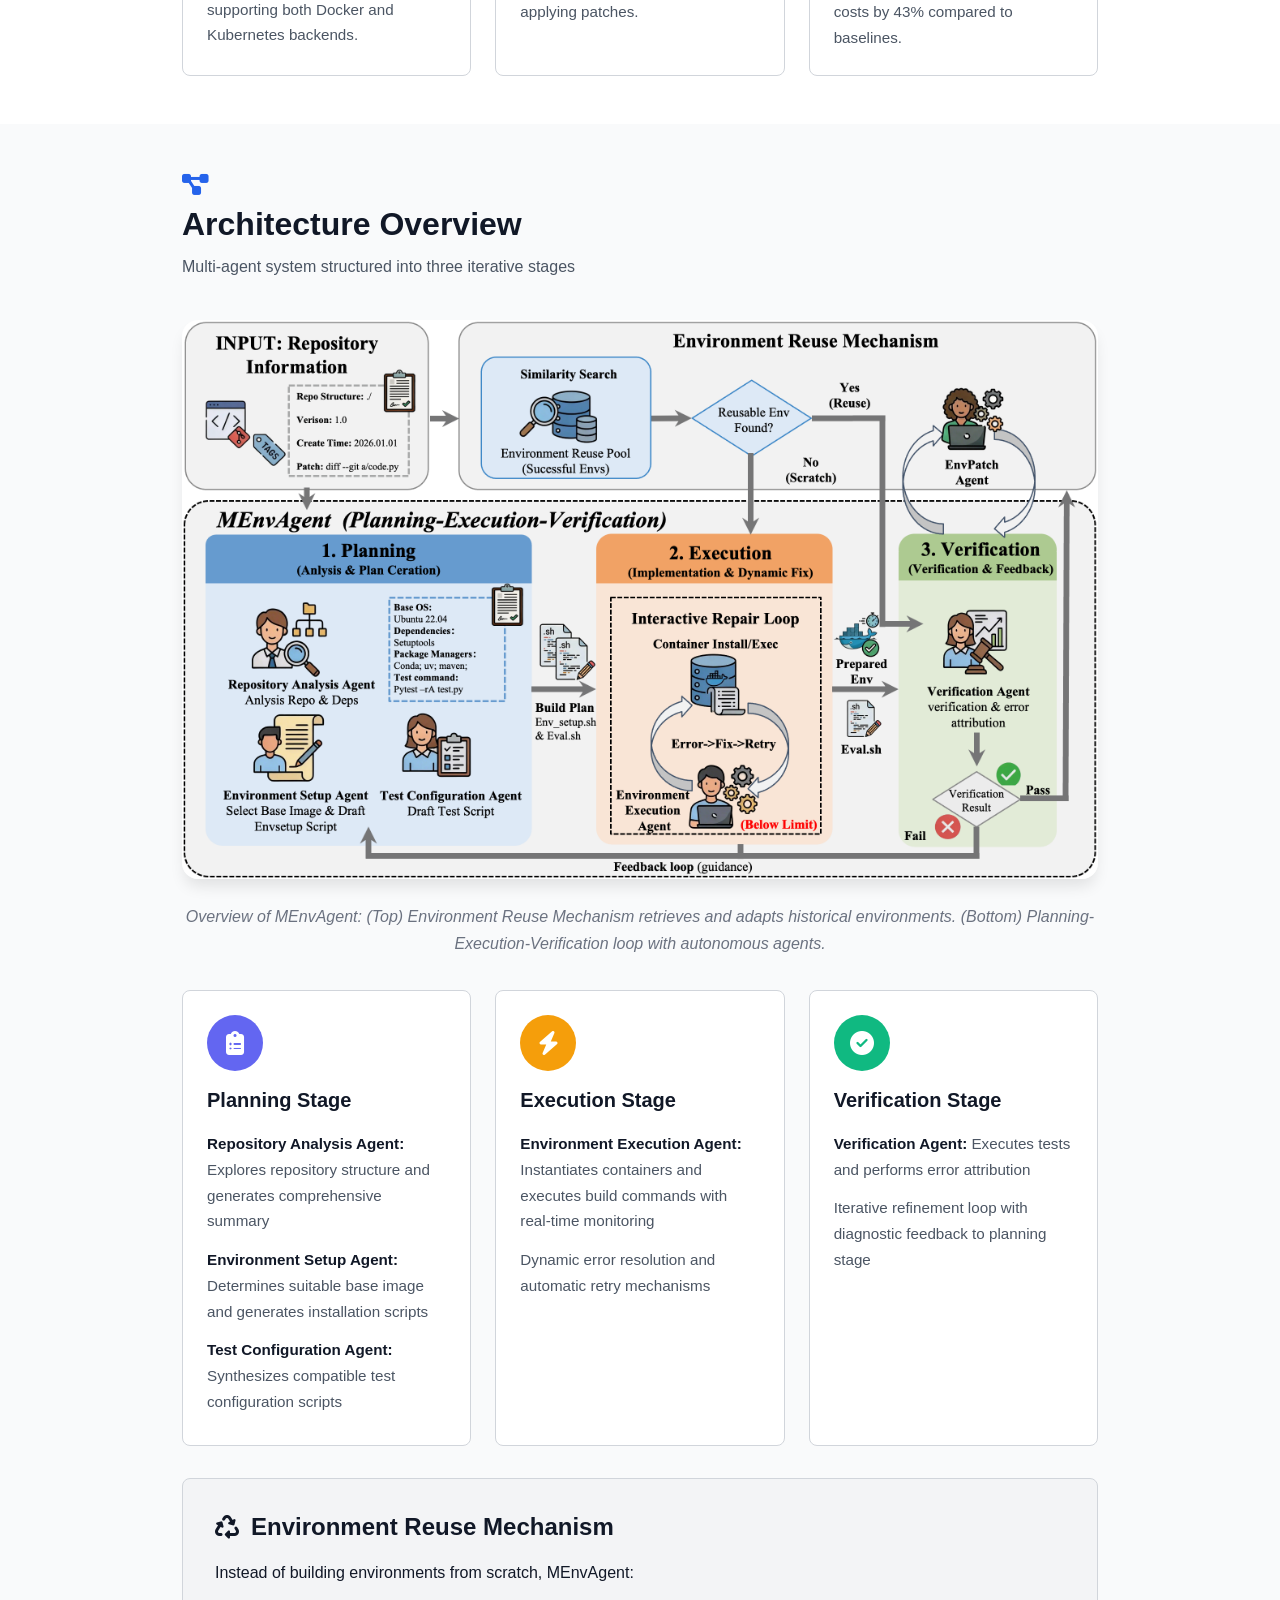
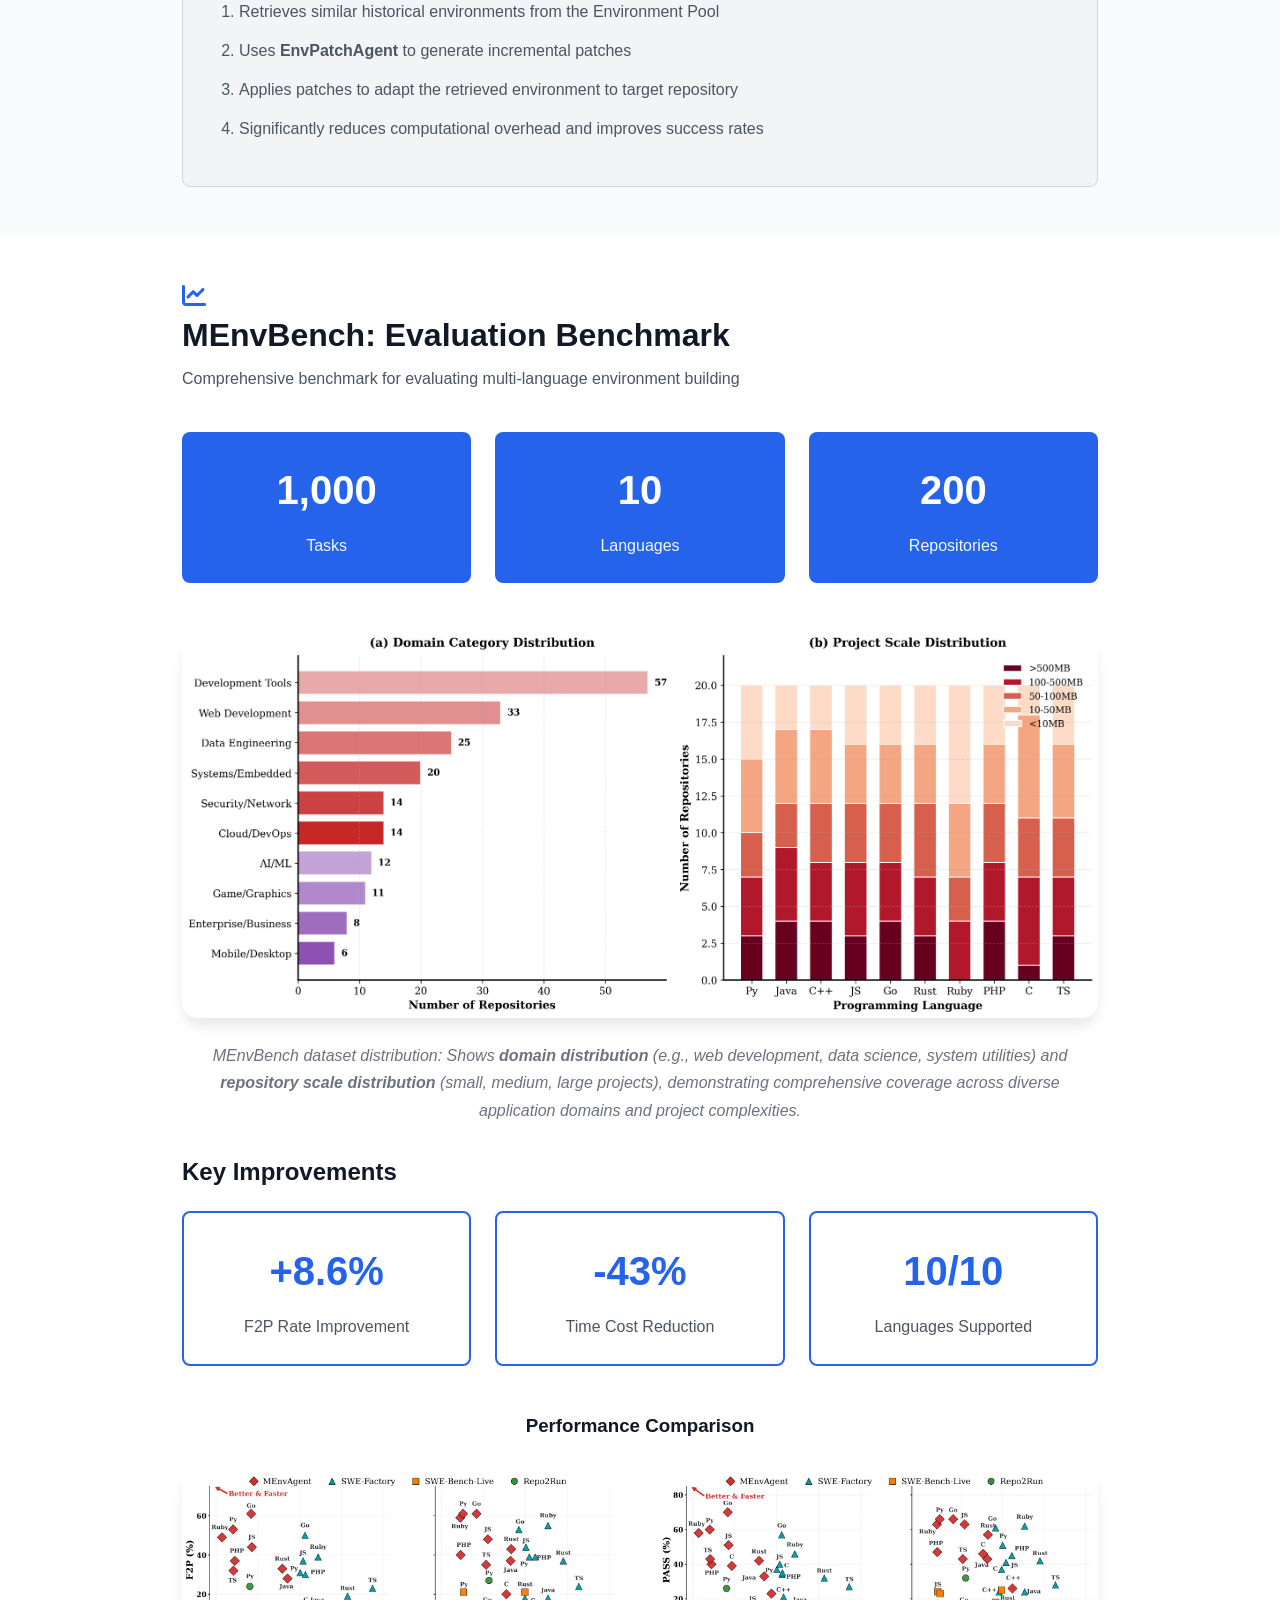
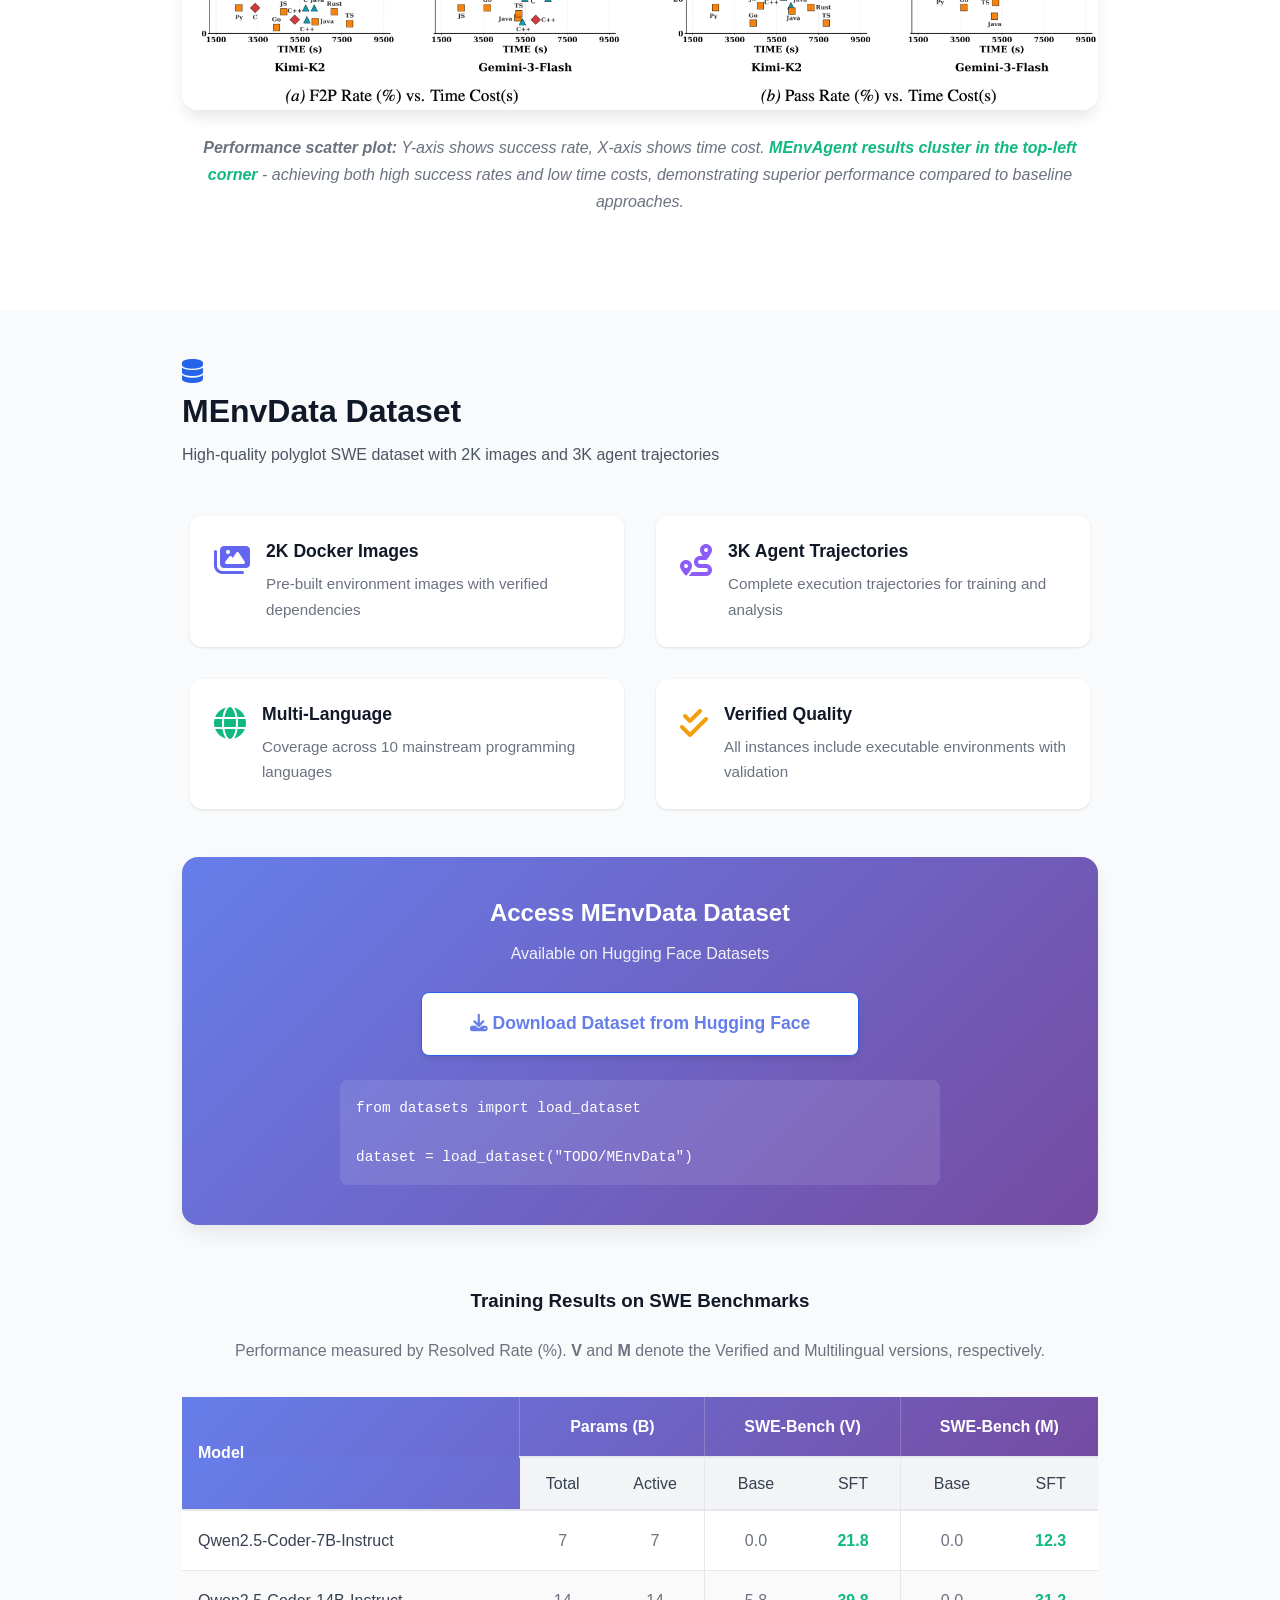
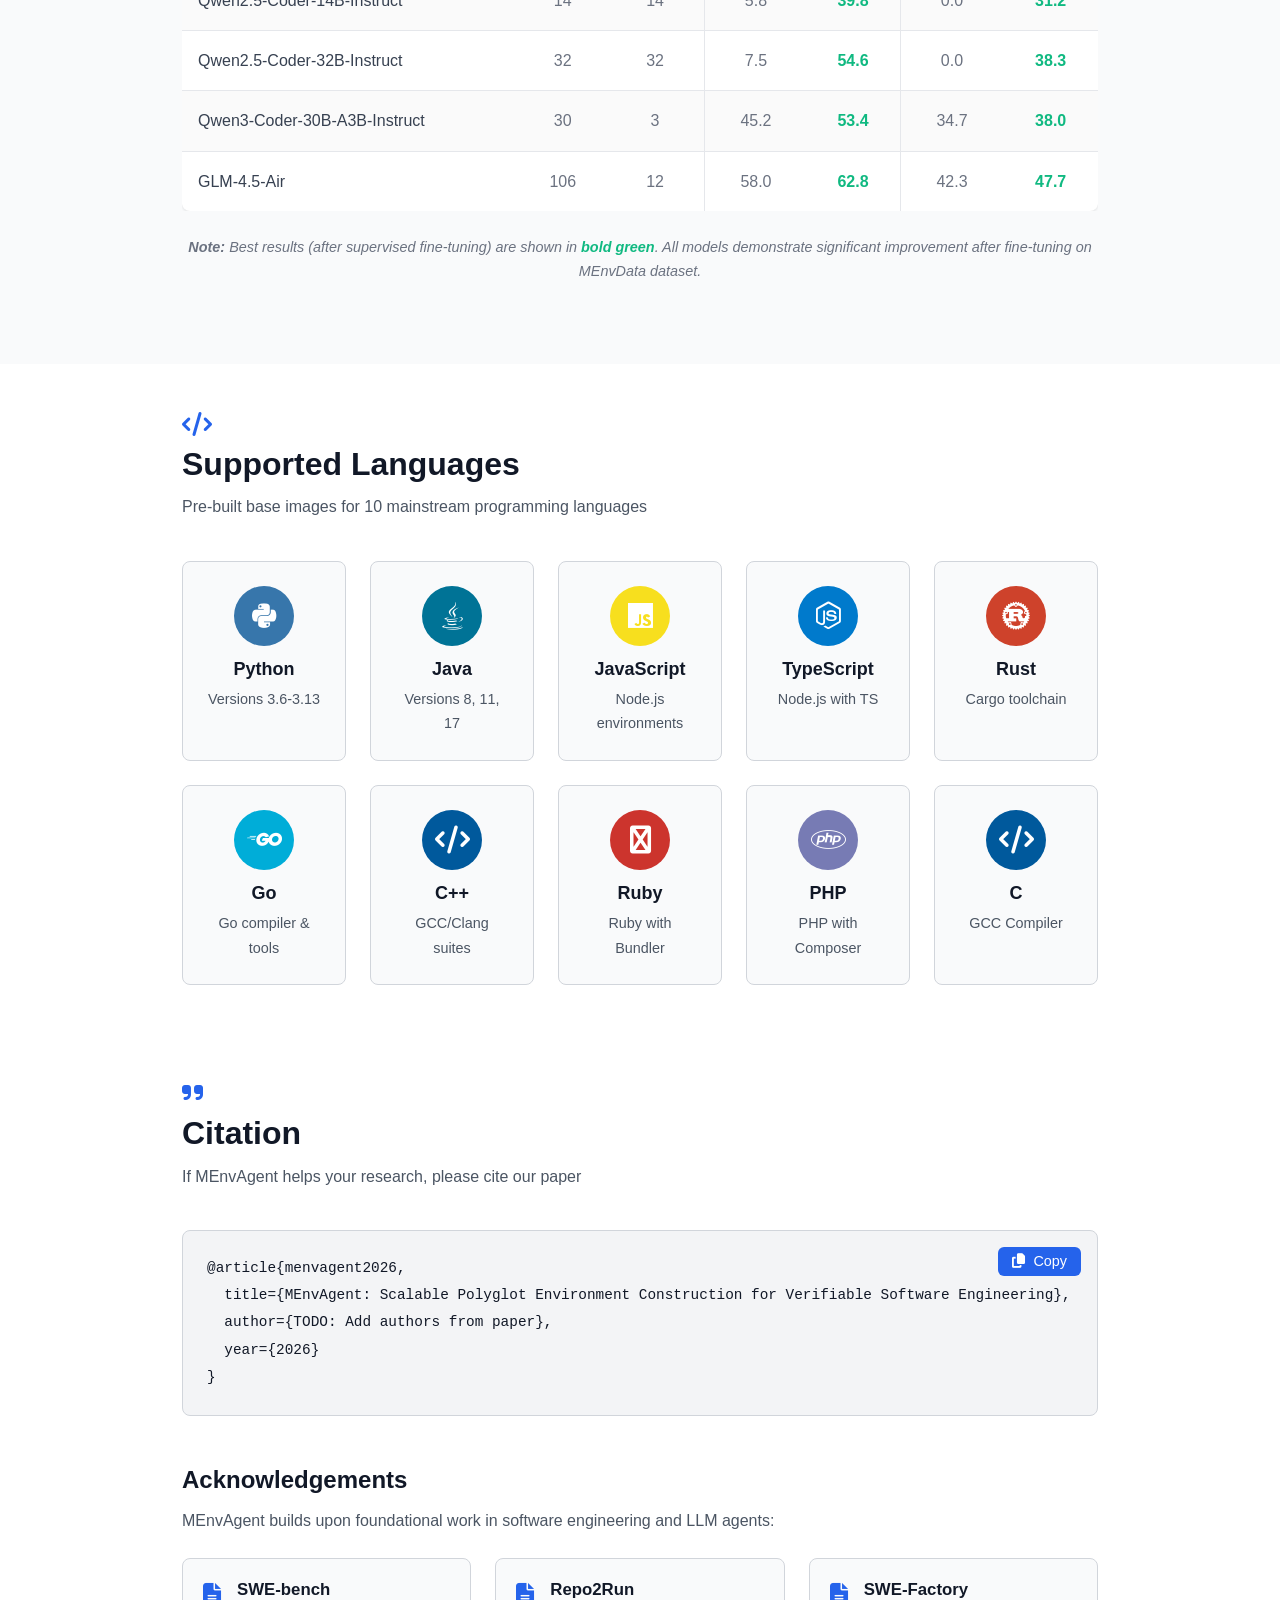
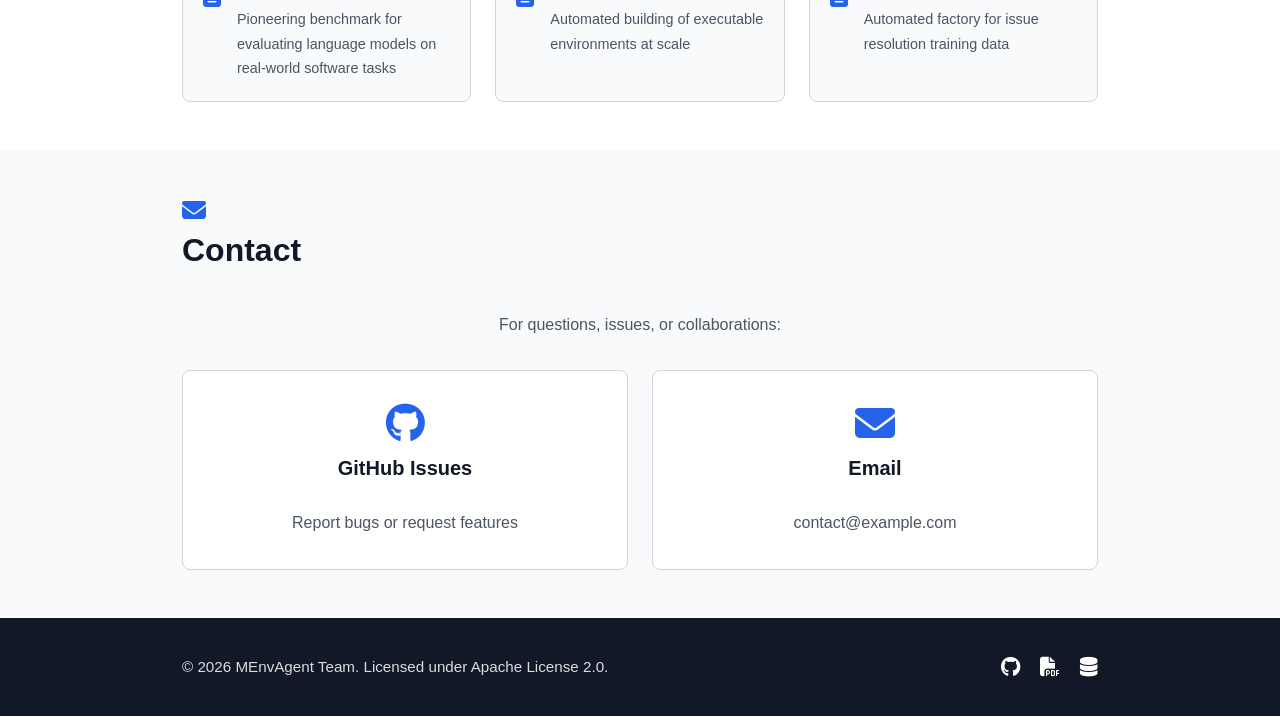
==== commit d79fe051: "Redesign GitHub Pages to academic style - Remove gradient backgrounds and fancy effects - Simplify n" ====
--- a/docs/index.html
+++ b/docs/index.html
@@ -13,7 +13,7 @@
 </head>
 <body>
     <!-- Navigation -->
-    <nav class="navbar" id="navbar">
+    <nav class="navbar">
         <div class="container">
             <div class="nav-brand">
                 <i class="fas fa-robot"></i>
--- a/docs/assets/css/style.css
+++ b/docs/assets/css/style.css
@@ -1,25 +1,22 @@
 /* ===================================
-   Global Styles & Variables
+   Global Styles & Variables - Academic Style
    =================================== */
 
 :root {
-    --primary-color: #6366f1;
-    --primary-dark: #4f46e5;
-    --primary-light: #818cf8;
-    --secondary-color: #10b981;
-    --accent-color: #f59e0b;
-    --text-primary: #1f2937;
-    --text-secondary: #6b7280;
-    --text-light: #9ca3af;
+    --primary-color: #2563eb;
+    --primary-dark: #1e40af;
+    --primary-light: #3b82f6;
+    --secondary-color: #059669;
+    --accent-color: #dc2626;
+    --text-primary: #111827;
+    --text-secondary: #4b5563;
+    --text-light: #6b7280;
     --bg-primary: #ffffff;
     --bg-secondary: #f9fafb;
     --bg-tertiary: #f3f4f6;
-    --border-color: #e5e7eb;
+    --border-color: #d1d5db;
     --shadow-sm: 0 1px 2px 0 rgba(0, 0, 0, 0.05);
-    --shadow-md: 0 4px 6px -1px rgba(0, 0, 0, 0.1);
-    --shadow-lg: 0 10px 15px -3px rgba(0, 0, 0, 0.1);
-    --shadow-xl: 0 20px 25px -5px rgba(0, 0, 0, 0.1);
-    --transition: all 0.3s cubic-bezier(0.4, 0, 0.2, 1);
+    --transition: all 0.2s ease;
 }
 
 * {
@@ -29,85 +26,83 @@
 }
 
 body {
-    font-family: 'Inter', -apple-system, BlinkMacSystemFont, 'Segoe UI', Roboto, sans-serif;
+    font-family: -apple-system, BlinkMacSystemFont, 'Segoe UI', 'Roboto', 'Helvetica', 'Arial', sans-serif;
     color: var(--text-primary);
     background: var(--bg-primary);
-    line-height: 1.6;
+    line-height: 1.7;
+    font-size: 16px;
     overflow-x: hidden;
 }
 
 .container {
-    max-width: 1200px;
+    max-width: 980px;
     margin: 0 auto;
     padding: 0 2rem;
 }
 
 section {
-    padding: 5rem 0;
+    padding: 3rem 0;
 }
 
 h1, h2, h3, h4, h5, h6 {
-    font-weight: 700;
-    line-height: 1.2;
+    font-weight: 600;
+    line-height: 1.3;
     margin-bottom: 1rem;
+    color: var(--text-primary);
 }
 
 a {
     text-decoration: none;
-    color: inherit;
+    color: var(--primary-color);
     transition: var(--transition);
 }
 
-/* ===================================
-   Navigation Bar
+a:hover {
+    color: var(--primary-dark);
+}
+
+/* ===================================
+   Navigation Bar - Simplified
    =================================== */
 
 .navbar {
-    position: fixed;
-    top: 0;
-    left: 0;
-    right: 0;
-    background: rgba(255, 255, 255, 0.9);
-    backdrop-filter: blur(10px);
+    background: var(--bg-primary);
     border-bottom: 1px solid var(--border-color);
-    z-index: 1000;
-    transition: var(--transition);
-}
-
-.navbar.scrolled {
-    box-shadow: var(--shadow-md);
+    padding: 1rem 0;
 }
 
 .navbar .container {
     display: flex;
     justify-content: space-between;
     align-items: center;
-    padding: 1rem 2rem;
+    padding: 0 2rem;
 }
 
 .nav-brand {
     display: flex;
     align-items: center;
     gap: 0.5rem;
+    font-size: 1.25rem;
+    font-weight: 600;
+    color: var(--text-primary);
+}
+
+.nav-brand i {
     font-size: 1.5rem;
-    font-weight: 700;
-    color: var(--primary-color);
-}
-
-.nav-brand i {
-    font-size: 1.8rem;
+    color: var(--primary-color);
 }
 
 .nav-menu {
     display: flex;
     list-style: none;
-    gap: 2rem;
+    gap: 1.5rem;
     align-items: center;
 }
 
 .nav-menu a {
     color: var(--text-secondary);
-    font-weight: 500;
+    font-weight: 400;
+    font-size: 0.95rem;
     transition: var(--transition);
 }
 
@@ -118,158 +113,154 @@
 .btn-github {
     background: var(--primary-color);
     color: white !important;
-    padding: 0.5rem 1rem;
-    border-radius: 0.5rem;
+    padding: 0.4rem 1rem;
+    border-radius: 0.375rem;
     display: flex;
     align-items: center;
     gap: 0.5rem;
+    font-size: 0.9rem;
 }
 
 .btn-github:hover {
     background: var(--primary-dark);
-    transform: translateY(-2px);
-    box-shadow: var(--shadow-md);
-}
-
-/* ===================================
-   Hero Section
+}
+
+/* ===================================
+   Hero Section - Academic Style
    =================================== */
 
 .hero {
-    padding: 8rem 0 6rem;
-    background: linear-gradient(135deg, #667eea 0%, #764ba2 100%);
-    color: white;
+    padding: 4rem 0 3rem;
+    background: var(--bg-primary);
     text-align: center;
-    margin-top: 70px;
+    border-bottom: 1px solid var(--border-color);
 }
 
 .hero-content {
-    max-width: 900px;
+    max-width: 800px;
     margin: 0 auto;
 }
 
 .badge {
     display: inline-block;
-    background: rgba(255, 255, 255, 0.2);
-    padding: 0.5rem 1.5rem;
-    border-radius: 2rem;
-    font-size: 0.9rem;
-    font-weight: 600;
+    background: var(--bg-secondary);
+    color: var(--text-secondary);
+    padding: 0.35rem 1rem;
+    border-radius: 1rem;
+    font-size: 0.85rem;
+    font-weight: 500;
+    margin-bottom: 1.5rem;
+    border: 1px solid var(--border-color);
+}
+
+.hero-title {
+    font-size: 2.5rem;
+    font-weight: 700;
+    margin-bottom: 1rem;
+    color: var(--text-primary);
+}
+
+.gradient-text {
+    color: var(--primary-color);
+}
+
+.hero-subtitle {
+    font-size: 1.25rem;
+    font-weight: 500;
+    margin-bottom: 1rem;
+    color: var(--text-secondary);
+}
+
+.hero-description {
+    font-size: 1rem;
     margin-bottom: 2rem;
-    backdrop-filter: blur(10px);
-}
-
-.hero-title {
-    font-size: 4rem;
-    font-weight: 800;
-    margin-bottom: 1rem;
-}
-
-.gradient-text {
-    background: linear-gradient(to right, #ffffff, #e0e7ff);
-    -webkit-background-clip: text;
-    -webkit-text-fill-color: transparent;
-    background-clip: text;
-}
-
-.hero-subtitle {
-    font-size: 1.5rem;
-    font-weight: 600;
-    margin-bottom: 1rem;
-    opacity: 0.95;
-}
-
-.hero-description {
-    font-size: 1.1rem;
-    margin-bottom: 2.5rem;
-    opacity: 0.9;
-    max-width: 800px;
+    color: var(--text-secondary);
+    max-width: 700px;
     margin-left: auto;
     margin-right: auto;
 }
 
 .hero-buttons {
     display: flex;
-    gap: 1rem;
+    gap: 0.75rem;
     justify-content: center;
     flex-wrap: wrap;
-    margin-bottom: 2rem;
+    margin-bottom: 1.5rem;
 }
 
 .btn {
     display: inline-flex;
     align-items: center;
     gap: 0.5rem;
-    padding: 0.875rem 2rem;
-    border-radius: 0.5rem;
-    font-weight: 600;
-    font-size: 1rem;
+    padding: 0.625rem 1.25rem;
+    border-radius: 0.375rem;
+    font-weight: 500;
+    font-size: 0.95rem;
     cursor: pointer;
     transition: var(--transition);
-    border: none;
+    border: 1px solid;
 }
 
 .btn-primary {
+    background: var(--primary-color);
+    color: white;
+    border-color: var(--primary-color);
+}
+
+.btn-primary:hover {
+    background: var(--primary-dark);
+    border-color: var(--primary-dark);
+}
+
+.btn-secondary {
     background: white;
     color: var(--primary-color);
-}
-
-.btn-primary:hover {
-    transform: translateY(-3px);
-    box-shadow: var(--shadow-xl);
-}
-
-.btn-secondary {
-    background: rgba(255, 255, 255, 0.2);
-    color: white;
-    border: 2px solid white;
+    border-color: var(--primary-color);
 }
 
 .btn-secondary:hover {
-    background: white;
-    color: var(--primary-color);
-    transform: translateY(-3px);
+    background: var(--bg-secondary);
 }
 
 .hero-badges {
     display: flex;
-    gap: 1rem;
+    gap: 0.75rem;
     justify-content: center;
     flex-wrap: wrap;
 }
 
 .hero-badges img {
-    height: 24px;
-}
-
-/* ===================================
-   Section Headers
+    height: 22px;
+}
+
+/* ===================================
+   Section Headers - Simplified
    =================================== */
 
 .section-header {
-    text-align: center;
-    margin-bottom: 4rem;
+    margin-bottom: 2.5rem;
 }
 
 .section-header i {
-    font-size: 2.5rem;
-    color: var(--primary-color);
-    margin-bottom: 1rem;
+    font-size: 1.5rem;
+    color: var(--primary-color);
+    margin-bottom: 0.5rem;
 }
 
 .section-header h2 {
-    font-size: 2.5rem;
+    font-size: 2rem;
     color: var(--text-primary);
     margin-bottom: 0.5rem;
+    font-weight: 600;
 }
 
 .section-header p {
-    font-size: 1.1rem;
-    color: var(--text-secondary);
-}
-
-/* ===================================
-   News Section
+    font-size: 1rem;
+    color: var(--text-secondary);
+}
+
+/* ===================================
+   News Section - Academic Style
    =================================== */
 
 .news-section {
@@ -278,39 +269,35 @@
 
 .news-grid {
     display: grid;
-    grid-template-columns: repeat(auto-fit, minmax(400px, 1fr));
-    gap: 2rem;
+    grid-template-columns: repeat(auto-fit, minmax(350px, 1fr));
+    gap: 1.5rem;
 }
 
 .news-item {
     background: white;
-    padding: 2rem;
-    border-radius: 1rem;
-    box-shadow: var(--shadow-md);
-    border-left: 4px solid var(--primary-color);
-    transition: var(--transition);
-}
-
-.news-item:hover {
-    transform: translateY(-5px);
-    box-shadow: var(--shadow-lg);
+    padding: 1.5rem;
+    border-radius: 0.5rem;
+    border: 1px solid var(--border-color);
+    border-left: 3px solid var(--primary-color);
 }
 
 .news-date {
     display: inline-block;
-    background: var(--primary-light);
-    color: white;
+    background: var(--bg-secondary);
+    color: var(--primary-color);
     padding: 0.25rem 0.75rem;
-    border-radius: 1rem;
+    border-radius: 0.25rem;
     font-size: 0.85rem;
     font-weight: 600;
-    margin-bottom: 1rem;
+    margin-bottom: 0.75rem;
+    border: 1px solid var(--border-color);
 }
 
 .news-content h4 {
     color: var(--text-primary);
     margin-bottom: 0.5rem;
-    font-size: 1.25rem;
+    font-size: 1.125rem;
+    font-weight: 600;
 }
 
 .news-content p {
@@ -319,59 +306,53 @@
 }
 
 /* ===================================
-   Features Section
+   Features Section - Simplified
    =================================== */
 
 .features-grid {
     display: grid;
-    grid-template-columns: repeat(auto-fit, minmax(300px, 1fr));
-    gap: 2rem;
+    grid-template-columns: repeat(auto-fit, minmax(280px, 1fr));
+    gap: 1.5rem;
 }
 
 .feature-card {
     background: white;
-    padding: 2rem;
-    border-radius: 1rem;
-    box-shadow: var(--shadow-md);
-    transition: var(--transition);
-    border: 2px solid transparent;
-}
-
-.feature-card:hover {
-    transform: translateY(-5px);
-    box-shadow: var(--shadow-xl);
-    border-color: var(--primary-light);
+    padding: 1.5rem;
+    border-radius: 0.5rem;
+    border: 1px solid var(--border-color);
 }
 
 .feature-icon {
-    width: 60px;
-    height: 60px;
-    background: linear-gradient(135deg, var(--primary-color), var(--primary-light));
-    border-radius: 1rem;
+    width: 48px;
+    height: 48px;
+    background: var(--primary-color);
+    border-radius: 0.5rem;
     display: flex;
     align-items: center;
     justify-content: center;
-    margin-bottom: 1.5rem;
+    margin-bottom: 1rem;
 }
 
 .feature-icon i {
-    font-size: 1.8rem;
+    font-size: 1.5rem;
     color: white;
 }
 
 .feature-card h3 {
-    font-size: 1.25rem;
-    color: var(--text-primary);
-    margin-bottom: 0.75rem;
+    font-size: 1.125rem;
+    color: var(--text-primary);
+    margin-bottom: 0.5rem;
+    font-weight: 600;
 }
 
 .feature-card p {
     color: var(--text-secondary);
     line-height: 1.7;
-}
-
-/* ===================================
-   Architecture Section
+    font-size: 0.95rem;
+}
+
+/* ===================================
+   Architecture Section - Academic Style
    =================================== */
 
 .architecture-section {
@@ -380,95 +361,94 @@
 
 .architecture-stages {
     display: grid;
-    grid-template-columns: repeat(auto-fit, minmax(300px, 1fr));
-    gap: 2rem;
-    margin: 3rem 0;
+    grid-template-columns: repeat(auto-fit, minmax(280px, 1fr));
+    gap: 1.5rem;
+    margin: 2rem 0;
 }
 
 .stage-card {
     background: white;
+    padding: 1.5rem;
+    border-radius: 0.5rem;
+    border: 1px solid var(--border-color);
+}
+
+.stage-icon {
+    width: 56px;
+    height: 56px;
+    border-radius: 50%;
+    display: flex;
+    align-items: center;
+    justify-content: center;
+    margin-bottom: 1rem;
+}
+
+.stage-icon.planning {
+    background: #6366f1;
+}
+
+.stage-icon.execution {
+    background: #f59e0b;
+}
+
+.stage-icon.verification {
+    background: #10b981;
+}
+
+.stage-icon i {
+    font-size: 1.5rem;
+    color: white;
+}
+
+.stage-card h3 {
+    font-size: 1.25rem;
+    margin-bottom: 0.75rem;
+    color: var(--text-primary);
+    font-weight: 600;
+}
+
+.stage-card ul {
+    list-style: none;
+}
+
+.stage-card li {
+    padding: 0.4rem 0;
+    color: var(--text-secondary);
+    line-height: 1.7;
+    font-size: 0.95rem;
+}
+
+.stage-card li strong {
+    color: var(--text-primary);
+}
+
+.reuse-mechanism {
+    background: var(--bg-tertiary);
     padding: 2rem;
-    border-radius: 1rem;
-    box-shadow: var(--shadow-md);
-    transition: var(--transition);
-}
-
-.stage-card:hover {
-    transform: translateY(-5px);
-    box-shadow: var(--shadow-lg);
-}
-
-.stage-icon {
-    width: 70px;
-    height: 70px;
-    border-radius: 50%;
-    display: flex;
-    align-items: center;
-    justify-content: center;
-    margin-bottom: 1.5rem;
-}
-
-.stage-icon.planning {
-    background: linear-gradient(135deg, #667eea, #764ba2);
-}
-
-.stage-icon.execution {
-    background: linear-gradient(135deg, #f093fb, #f5576c);
-}
-
-.stage-icon.verification {
-    background: linear-gradient(135deg, #4facfe, #00f2fe);
-}
-
-.stage-icon i {
-    font-size: 2rem;
-    color: white;
-}
-
-.stage-card h3 {
+    border-radius: 0.5rem;
+    margin-top: 2rem;
+    border: 1px solid var(--border-color);
+}
+
+.reuse-mechanism h3 {
     font-size: 1.5rem;
     margin-bottom: 1rem;
-    color: var(--text-primary);
-}
-
-.stage-card ul {
-    list-style: none;
-}
-
-.stage-card li {
-    padding: 0.5rem 0;
-    color: var(--text-secondary);
+    display: flex;
+    align-items: center;
+    gap: 0.75rem;
+    color: var(--text-primary);
+    font-weight: 600;
+}
+
+.reuse-content ol {
+    margin-left: 1.5rem;
+}
+
+.reuse-content li {
+    margin: 0.75rem 0;
     line-height: 1.7;
-}
-
-.stage-card li strong {
-    color: var(--text-primary);
-}
-
-.reuse-mechanism {
-    background: linear-gradient(135deg, #667eea 0%, #764ba2 100%);
-    color: white;
-    padding: 3rem;
-    border-radius: 1rem;
-    margin-top: 3rem;
-}
-
-.reuse-mechanism h3 {
-    font-size: 2rem;
-    margin-bottom: 1.5rem;
-    display: flex;
-    align-items: center;
-    gap: 1rem;
-}
-
-.reuse-content ol {
-    margin-left: 2rem;
-}
-
-.reuse-content li {
-    margin: 1rem 0;
-    line-height: 1.8;
-    font-size: 1.1rem;
+    font-size: 1rem;
+    color: var(--text-secondary);
 }
 
 /* ===================================
@@ -531,99 +511,87 @@
 }
 
 /* ===================================
-   Benchmark Section
+   Benchmark Section - Academic Style
    =================================== */
 
 .benchmark-stats {
     display: grid;
-    grid-template-columns: repeat(auto-fit, minmax(200px, 1fr));
-    gap: 2rem;
-    margin-bottom: 4rem;
+    grid-template-columns: repeat(auto-fit, minmax(180px, 1fr));
+    gap: 1.5rem;
+    margin-bottom: 3rem;
 }
 
 .stat-card {
-    background: linear-gradient(135deg, var(--primary-color), var(--primary-light));
+    background: var(--primary-color);
     color: white;
-    padding: 2rem;
-    border-radius: 1rem;
+    padding: 1.5rem;
+    border-radius: 0.5rem;
     text-align: center;
-    box-shadow: var(--shadow-lg);
-    transition: var(--transition);
-}
-
-.stat-card:hover {
-    transform: translateY(-5px) scale(1.05);
 }
 
 .stat-number {
-    font-size: 3rem;
-    font-weight: 800;
+    font-size: 2.5rem;
+    font-weight: 700;
     margin-bottom: 0.5rem;
 }
 
 .stat-label {
-    font-size: 1.1rem;
-    opacity: 0.9;
+    font-size: 1rem;
+    opacity: 0.95;
 }
 
 .results-section {
     background: white;
-    padding: 3rem;
-    border-radius: 1rem;
-    box-shadow: var(--shadow-md);
-    margin: 3rem 0;
+    padding: 2rem;
+    border-radius: 0.5rem;
+    border: 1px solid var(--border-color);
+    margin: 2rem 0;
 }
 
 .results-section h3 {
-    font-size: 2rem;
+    font-size: 1.5rem;
     margin-bottom: 0.5rem;
+    font-weight: 600;
 }
 
 .improvements {
-    margin: 3rem 0;
+    margin: 2rem 0;
 }
 
 .improvements h3 {
-    font-size: 2rem;
-    margin-bottom: 2rem;
-    text-align: center;
+    font-size: 1.5rem;
+    margin-bottom: 1.5rem;
+    font-weight: 600;
 }
 
 .improvement-grid {
     display: grid;
-    grid-template-columns: repeat(auto-fit, minmax(250px, 1fr));
-    gap: 2rem;
+    grid-template-columns: repeat(auto-fit, minmax(200px, 1fr));
+    gap: 1.5rem;
 }
 
 .improvement-card {
     background: white;
-    padding: 2rem;
-    border-radius: 1rem;
-    box-shadow: var(--shadow-md);
+    padding: 1.5rem;
+    border-radius: 0.5rem;
     text-align: center;
-    border: 2px solid var(--primary-light);
-    transition: var(--transition);
-}
-
-.improvement-card:hover {
-    transform: scale(1.05);
-    box-shadow: var(--shadow-lg);
+    border: 2px solid var(--primary-color);
 }
 
 .improvement-value {
-    font-size: 3rem;
-    font-weight: 800;
+    font-size: 2.5rem;
+    font-weight: 700;
     color: var(--primary-color);
     margin-bottom: 0.5rem;
 }
 
 .improvement-label {
-    font-size: 1.1rem;
-    color: var(--text-secondary);
-}
-
-/* ===================================
-   Dataset Section
+    font-size: 1rem;
+    color: var(--text-secondary);
+}
+
+/* ===================================
+   Dataset Section - Academic Style
    =================================== */
 
 .dataset-section {
@@ -633,14 +601,14 @@
 .dataset-content {
     display: grid;
     grid-template-columns: 1fr 1fr;
-    gap: 3rem;
+    gap: 2rem;
     align-items: start;
 }
 
 .dataset-features {
     display: flex;
     flex-direction: column;
-    gap: 1.5rem;
+    gap: 1rem;
 }
 
 .dataset-feature {
@@ -648,44 +616,47 @@
     gap: 1rem;
     align-items: start;
     background: white;
-    padding: 1.5rem;
-    border-radius: 0.75rem;
-    box-shadow: var(--shadow-sm);
+    padding: 1.25rem;
+    border-radius: 0.5rem;
+    border: 1px solid var(--border-color);
 }
 
 .dataset-feature i {
     font-size: 1.5rem;
-    color: var(--secondary-color);
+    color: var(--primary-color);
     margin-top: 0.25rem;
 }
 
 .dataset-feature h4 {
-    font-size: 1.1rem;
+    font-size: 1.05rem;
     color: var(--text-primary);
     margin-bottom: 0.25rem;
+    font-weight: 600;
 }
 
 .dataset-feature p {
     color: var(--text-secondary);
+    font-size: 0.95rem;
 }
 
 .dataset-cta {
-    background: linear-gradient(135deg, var(--primary-color), var(--primary-light));
+    background: var(--primary-color);
     color: white;
-    padding: 2rem;
-    border-radius: 1rem;
+    padding: 1.5rem;
+    border-radius: 0.5rem;
     text-align: center;
-    margin-top: 2rem;
+    margin-top: 1.5rem;
 }
 
 .dataset-cta h3 {
-    font-size: 1.75rem;
+    font-size: 1.5rem;
     margin-bottom: 0.5rem;
+    font-weight: 600;
 }
 
 .dataset-cta p {
-    opacity: 0.9;
-    margin-bottom: 1.5rem;
+    opacity: 0.95;
+    margin-bottom: 1rem;
 }
 
 .dataset-cta .btn {
@@ -694,11 +665,12 @@
 }
 
 .code-snippet {
-    background: rgba(0, 0, 0, 0.2);
-    padding: 1.5rem;
-    border-radius: 0.5rem;
-    margin-top: 1.5rem;
+    background: rgba(0, 0, 0, 0.05);
+    padding: 1.25rem;
+    border-radius: 0.375rem;
+    margin-top: 1rem;
     text-align: left;
+    border: 1px solid var(--border-color);
 }
 
 .code-snippet pre {
@@ -708,11 +680,11 @@
 .code-snippet code {
     font-family: 'Courier New', monospace;
     font-size: 0.9rem;
-    color: #e0e7ff;
-}
-
-/* ===================================
-   Languages Section
+    color: var(--text-primary);
+}
+
+/* ===================================
+   Languages Section - Simplified
    =================================== */
 
 .languages-section {
@@ -721,178 +693,83 @@
 
 .languages-grid {
     display: grid;
-    grid-template-columns: repeat(auto-fit, minmax(200px, 1fr));
-    gap: 2rem;
+    grid-template-columns: repeat(auto-fit, minmax(160px, 1fr));
+    gap: 1.5rem;
 }
 
 .language-card {
     background: var(--bg-secondary);
-    padding: 2rem;
-    border-radius: 1rem;
+    padding: 1.5rem;
+    border-radius: 0.5rem;
     text-align: center;
-    transition: var(--transition);
-    border: 2px solid transparent;
-}
-
-.language-card:hover {
-    transform: translateY(-5px);
-    border-color: var(--primary-light);
-    box-shadow: var(--shadow-md);
+    border: 1px solid var(--border-color);
 }
 
 .language-icon {
-    width: 70px;
-    height: 70px;
-    border-radius: 50%;
-    display: flex;
-    align-items: center;
-    justify-content: center;
-    margin: 0 auto 1rem;
-}
-
-.language-icon i {
-    font-size: 2rem;
-    color: white;
-}
-
-.language-icon.python {
-    background: linear-gradient(135deg, #3776ab, #ffd43b);
-}
-
-.language-icon.java {
-    background: linear-gradient(135deg, #007396, #f89820);
-}
-
-.language-icon.js {
-    background: linear-gradient(135deg, #f7df1e, #f0db4f);
-}
-
-.language-icon.ts {
-    background: linear-gradient(135deg, #007acc, #3178c6);
-}
-
-.language-icon.rust {
-    background: linear-gradient(135deg, #ce422b, #000000);
-}
-
-.language-icon.go {
-    background: linear-gradient(135deg, #00add8, #5dc9e2);
-}
-
-.language-icon.cpp {
-    background: linear-gradient(135deg, #00599c, #004482);
-}
-
-.language-icon.ruby {
-    background: linear-gradient(135deg, #cc342d, #a91401);
-}
-
-.language-icon.php {
-    background: linear-gradient(135deg, #777bb4, #4f5b93);
-}
-
-.language-icon.c {
-    background: linear-gradient(135deg, #555555, #283593);
-}
-
-.language-icon.csharp {
-    background: linear-gradient(135deg, #239120, #68217a);
-}
-
-.language-card h4 {
-    font-size: 1.25rem;
-    color: var(--text-primary);
-    margin-bottom: 0.5rem;
-}
-
-.language-card p {
-    color: var(--text-secondary);
-    font-size: 0.9rem;
-}
-
-/* ===================================
-   Installation Section
-   =================================== */
-
-.installation-section {
-    background: var(--bg-secondary);
-}
-
-.installation-steps {
-    display: grid;
-    gap: 2rem;
-    margin-bottom: 3rem;
-}
-
-.install-step {
-    display: grid;
-    grid-template-columns: 80px 1fr;
-    gap: 2rem;
-    background: white;
-    padding: 2rem;
-    border-radius: 1rem;
-    box-shadow: var(--shadow-md);
-    align-items: start;
-}
-
-.step-number {
     width: 60px;
     height: 60px;
-    background: linear-gradient(135deg, var(--primary-color), var(--primary-light));
+    border-radius: 50%;
+    display: flex;
+    align-items: center;
+    justify-content: center;
+    margin: 0 auto 0.75rem;
+}
+
+.language-icon i {
+    font-size: 1.75rem;
     color: white;
-    border-radius: 50%;
-    display: flex;
-    align-items: center;
-    justify-content: center;
-    font-size: 1.75rem;
-    font-weight: 800;
-}
-
-.step-content h3 {
-    font-size: 1.5rem;
-    margin-bottom: 1rem;
-}
-
-.step-content ul {
-    list-style: none;
-    margin-left: 0;
-}
-
-.step-content li {
-    padding: 0.5rem 0;
-    color: var(--text-secondary);
-    position: relative;
-    padding-left: 1.5rem;
-}
-
-.step-content li:before {
-    content: "✓";
-    position: absolute;
-    left: 0;
-    color: var(--secondary-color);
-    font-weight: 700;
-}
-
-.cta-section {
-    background: linear-gradient(135deg, var(--primary-color), var(--primary-light));
-    color: white;
-    padding: 3rem;
-    border-radius: 1rem;
-    text-align: center;
-}
-
-.cta-section h3 {
-    font-size: 2rem;
-    margin-bottom: 1.5rem;
-}
-
-.cta-section .btn {
-    background: white;
-    color: var(--primary-color);
-}
-
-/* ===================================
-   Citation Section
+}
+
+.language-icon.python {
+    background: #3776ab;
+}
+
+.language-icon.java {
+    background: #007396;
+}
+
+.language-icon.js {
+    background: #f7df1e;
+}
+
+.language-icon.ts {
+    background: #007acc;
+}
+
+.language-icon.rust {
+    background: #ce422b;
+}
+
+.language-icon.go {
+    background: #00add8;
+}
+
+.language-icon.cpp {
+    background: #00599c;
+}
+
+.language-icon.ruby {
+    background: #cc342d;
+}
+
+.language-icon.php {
+    background: #777bb4;
+}
+
+.language-card h4 {
+    font-size: 1.125rem;
+    color: var(--text-primary);
+    margin-bottom: 0.375rem;
+    font-weight: 600;
+}
+
+.language-card p {
+    color: var(--text-secondary);
+    font-size: 0.9rem;
+}
+
+/* ===================================
+   Citation Section - Academic Style
    =================================== */
 
 .citation-section {
@@ -901,9 +778,9 @@
 
 .citation-box {
     background: var(--bg-tertiary);
-    border: 2px solid var(--border-color);
-    border-radius: 1rem;
-    padding: 2rem;
+    border: 1px solid var(--border-color);
+    border-radius: 0.5rem;
+    padding: 1.5rem;
     position: relative;
     margin: 2rem 0;
 }
@@ -914,7 +791,7 @@
 
 .citation-box code {
     font-family: 'Courier New', monospace;
-    font-size: 0.95rem;
+    font-size: 0.9rem;
     color: var(--text-primary);
 }
 
@@ -925,69 +802,66 @@
     background: var(--primary-color);
     color: white;
     border: none;
-    padding: 0.5rem 1rem;
-    border-radius: 0.5rem;
+    padding: 0.4rem 0.875rem;
+    border-radius: 0.375rem;
     cursor: pointer;
     display: flex;
     align-items: center;
     gap: 0.5rem;
-    font-weight: 600;
+    font-weight: 500;
+    font-size: 0.9rem;
     transition: var(--transition);
 }
 
 .copy-btn:hover {
     background: var(--primary-dark);
-    transform: translateY(-2px);
 }
 
 .acknowledgements {
-    margin-top: 4rem;
+    margin-top: 3rem;
 }
 
 .acknowledgements h3 {
-    font-size: 2rem;
-    margin-bottom: 1rem;
-    text-align: center;
+    font-size: 1.5rem;
+    margin-bottom: 0.75rem;
+    font-weight: 600;
 }
 
 .acknowledgements > p {
-    text-align: center;
-    color: var(--text-secondary);
-    margin-bottom: 2rem;
+    color: var(--text-secondary);
+    margin-bottom: 1.5rem;
 }
 
 .references {
     display: grid;
-    grid-template-columns: repeat(auto-fit, minmax(300px, 1fr));
-    gap: 2rem;
+    grid-template-columns: repeat(auto-fit, minmax(280px, 1fr));
+    gap: 1.5rem;
 }
 
 .reference-card {
     display: flex;
     gap: 1rem;
     background: var(--bg-secondary);
-    padding: 1.5rem;
-    border-radius: 1rem;
-    transition: var(--transition);
-    border: 2px solid transparent;
+    padding: 1.25rem;
+    border-radius: 0.5rem;
+    border: 1px solid var(--border-color);
 }
 
 .reference-card:hover {
-    border-color: var(--primary-light);
-    box-shadow: var(--shadow-md);
-    transform: translateY(-3px);
+    border-color: var(--primary-color);
 }
 
 .reference-card i {
-    font-size: 2rem;
+    font-size: 1.5rem;
     color: var(--primary-color);
     margin-top: 0.25rem;
 }
 
 .reference-card h4 {
-    font-size: 1.1rem;
-    color: var(--text-primary);
-    margin-bottom: 0.5rem;
+    font-size: 1.05rem;
+    color: var(--text-primary);
+    margin-bottom: 0.375rem;
+    font-weight: 600;
 }
 
 .reference-card p {
@@ -996,7 +870,7 @@
 }
 
 /* ===================================
-   Contact Section
+   Contact Section - Simplified
    =================================== */
 
 .contact-section {
@@ -1008,43 +882,41 @@
 }
 
 .contact-content > p {
-    font-size: 1.1rem;
+    font-size: 1rem;
     color: var(--text-secondary);
     margin-bottom: 2rem;
 }
 
 .contact-methods {
     display: grid;
-    grid-template-columns: repeat(auto-fit, minmax(300px, 1fr));
-    gap: 2rem;
+    grid-template-columns: repeat(auto-fit, minmax(280px, 1fr));
+    gap: 1.5rem;
 }
 
 .contact-card {
     background: white;
     padding: 2rem;
-    border-radius: 1rem;
-    box-shadow: var(--shadow-md);
-    transition: var(--transition);
+    border-radius: 0.5rem;
+    border: 1px solid var(--border-color);
     display: flex;
     flex-direction: column;
     align-items: center;
-    gap: 1rem;
+    gap: 0.75rem;
 }
 
 .contact-card:hover {
-    transform: translateY(-5px);
-    box-shadow: var(--shadow-lg);
-    border: 2px solid var(--primary-light);
+    border-color: var(--primary-color);
 }
 
 .contact-card i {
-    font-size: 3rem;
+    font-size: 2.5rem;
     color: var(--primary-color);
 }
 
 .contact-card h4 {
-    font-size: 1.5rem;
-    color: var(--text-primary);
+    font-size: 1.25rem;
+    color: var(--text-primary);
+    font-weight: 600;
 }
 
 .contact-card p {
@@ -1052,7 +924,7 @@
 }
 
 /* ===================================
-   Footer
+   Footer - Simplified
    =================================== */
 
 .footer {
@@ -1068,23 +940,23 @@
 }
 
 .footer-left p {
-    opacity: 0.8;
+    opacity: 0.85;
+    font-size: 0.95rem;
 }
 
 .footer-right {
     display: flex;
-    gap: 1.5rem;
+    gap: 1.25rem;
 }
 
 .footer-right a {
     color: white;
-    font-size: 1.5rem;
+    font-size: 1.25rem;
     transition: var(--transition);
 }
 
 .footer-right a:hover {
     color: var(--primary-light);
-    transform: translateY(-3px);
 }
 
 /* ===================================
@@ -1095,8 +967,8 @@
     position: fixed;
     bottom: 2rem;
     right: 2rem;
-    width: 50px;
-    height: 50px;
+    width: 48px;
+    height: 48px;
     background: var(--primary-color);
     color: white;
     border: none;
@@ -1105,15 +977,13 @@
     display: none;
     align-items: center;
     justify-content: center;
-    font-size: 1.5rem;
-    box-shadow: var(--shadow-lg);
+    font-size: 1.25rem;
     transition: var(--transition);
     z-index: 999;
 }
 
 .scroll-top:hover {
     background: var(--primary-dark);
-    transform: translateY(-5px);
 }
 
 .scroll-top.show {
@@ -1121,12 +991,12 @@
 }
 
 /* ===================================
-   Responsive Design
+   Responsive Design - Simplified
    =================================== */
 
 @media (max-width: 768px) {
     .container {
-        padding: 0 1rem;
+        padding: 0 1.25rem;
     }
 
     .nav-menu {
@@ -1134,15 +1004,15 @@
     }
 
     .hero {
-        padding: 6rem 0 4rem;
+        padding: 3rem 0 2.5rem;
     }
 
     .hero-title {
-        font-size: 2.5rem;
+        font-size: 2rem;
     }
 
     .hero-subtitle {
-        font-size: 1.2rem;
+        font-size: 1.125rem;
     }
 
     .hero-buttons {
@@ -1151,7 +1021,7 @@
     }
 
     .section-header h2 {
-        font-size: 2rem;
+        font-size: 1.75rem;
     }
 
     .features-grid,
@@ -1165,10 +1035,6 @@
     }
 
     .dataset-content {
-        grid-template-columns: 1fr;
-    }
-
-    .install-step {
         grid-template-columns: 1fr;
     }
 
@@ -1179,13 +1045,13 @@
     }
 
     section {
-        padding: 3rem 0;
+        padding: 2.5rem 0;
     }
 }
 
 @media (max-width: 480px) {
     .hero-title {
-        font-size: 2rem;
+        font-size: 1.75rem;
     }
 
     .stat-number {
@@ -1198,25 +1064,8 @@
 }
 
 /* ===================================
-   Animations
-   =================================== */
-
-@keyframes fadeIn {
-    from {
-        opacity: 0;
-        transform: translateY(20px);
-    }
-    to {
-        opacity: 1;
-        transform: translateY(0);
-    }
-}
-
-.fade-in {
-    animation: fadeIn 0.6s ease-out;
-}
-
-/* Smooth scrolling */
+   Smooth scrolling
+   =================================== */
 html {
     scroll-behavior: smooth;
 }
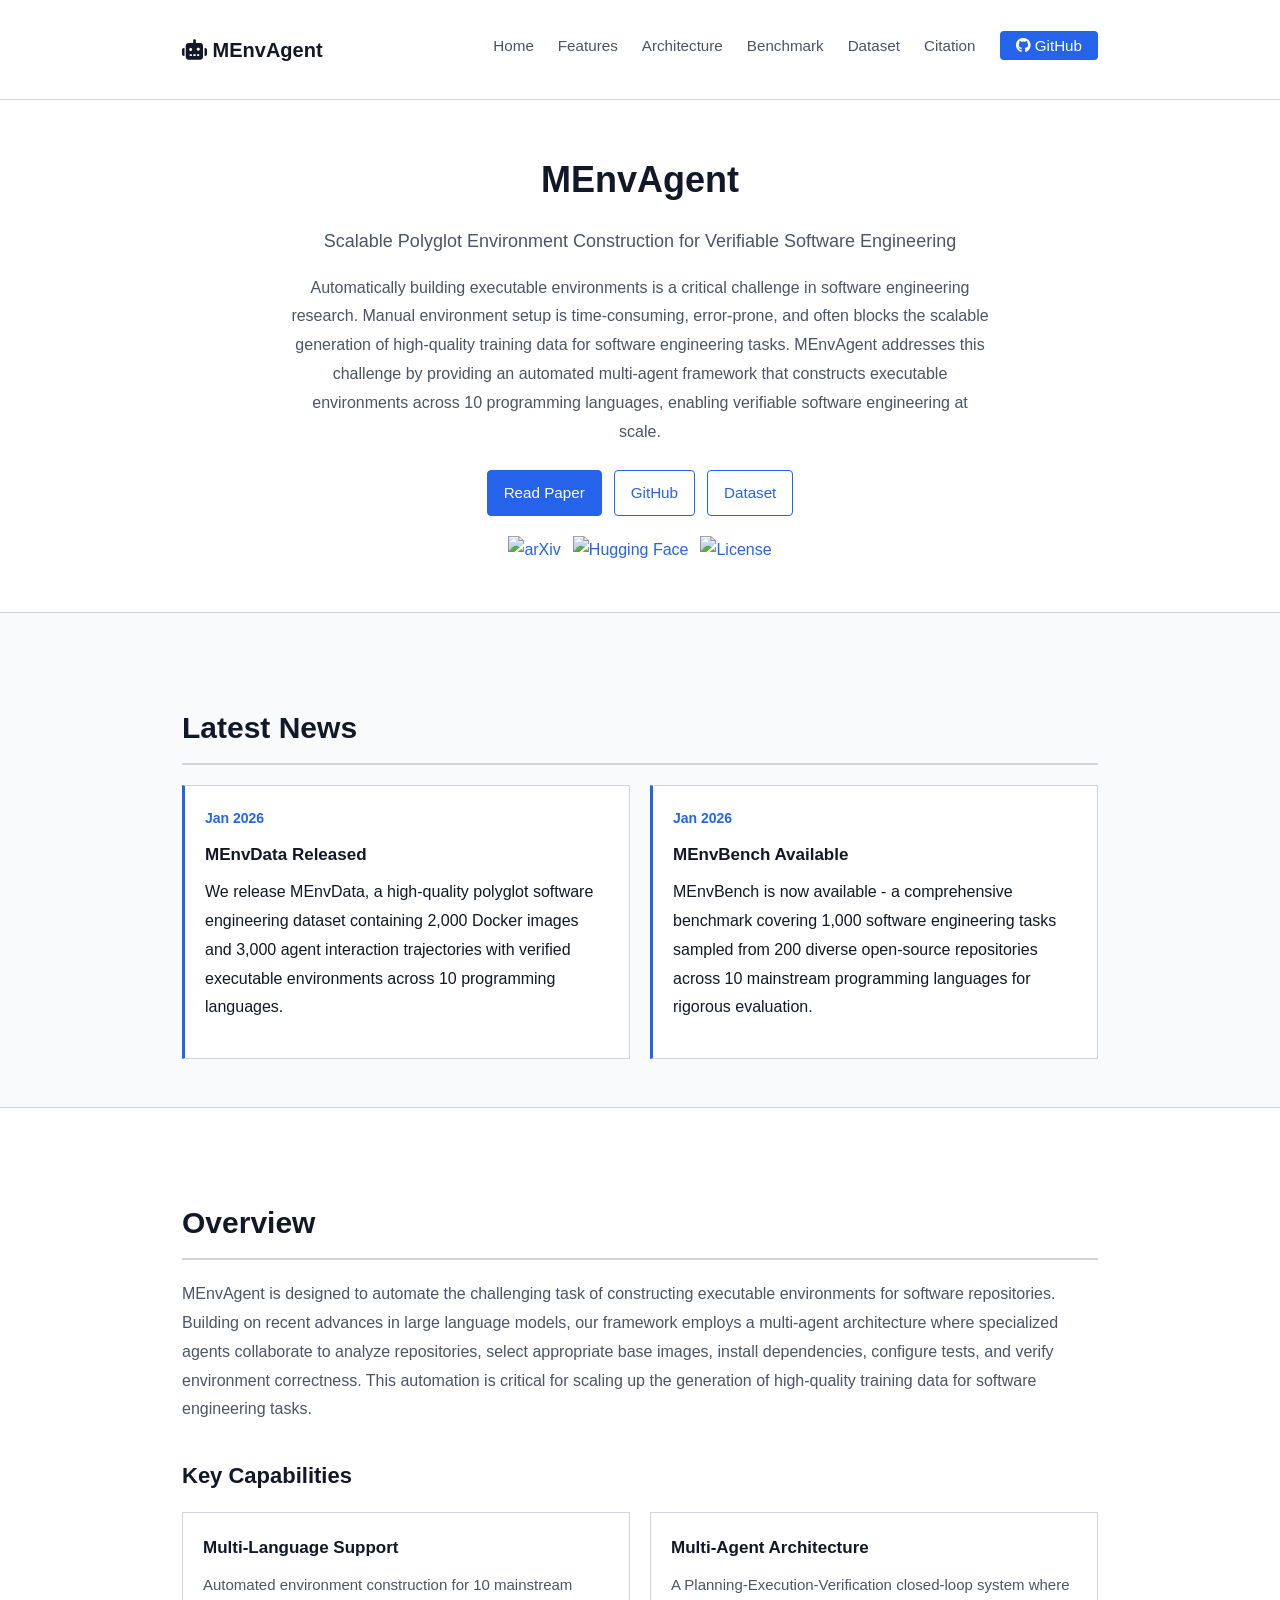
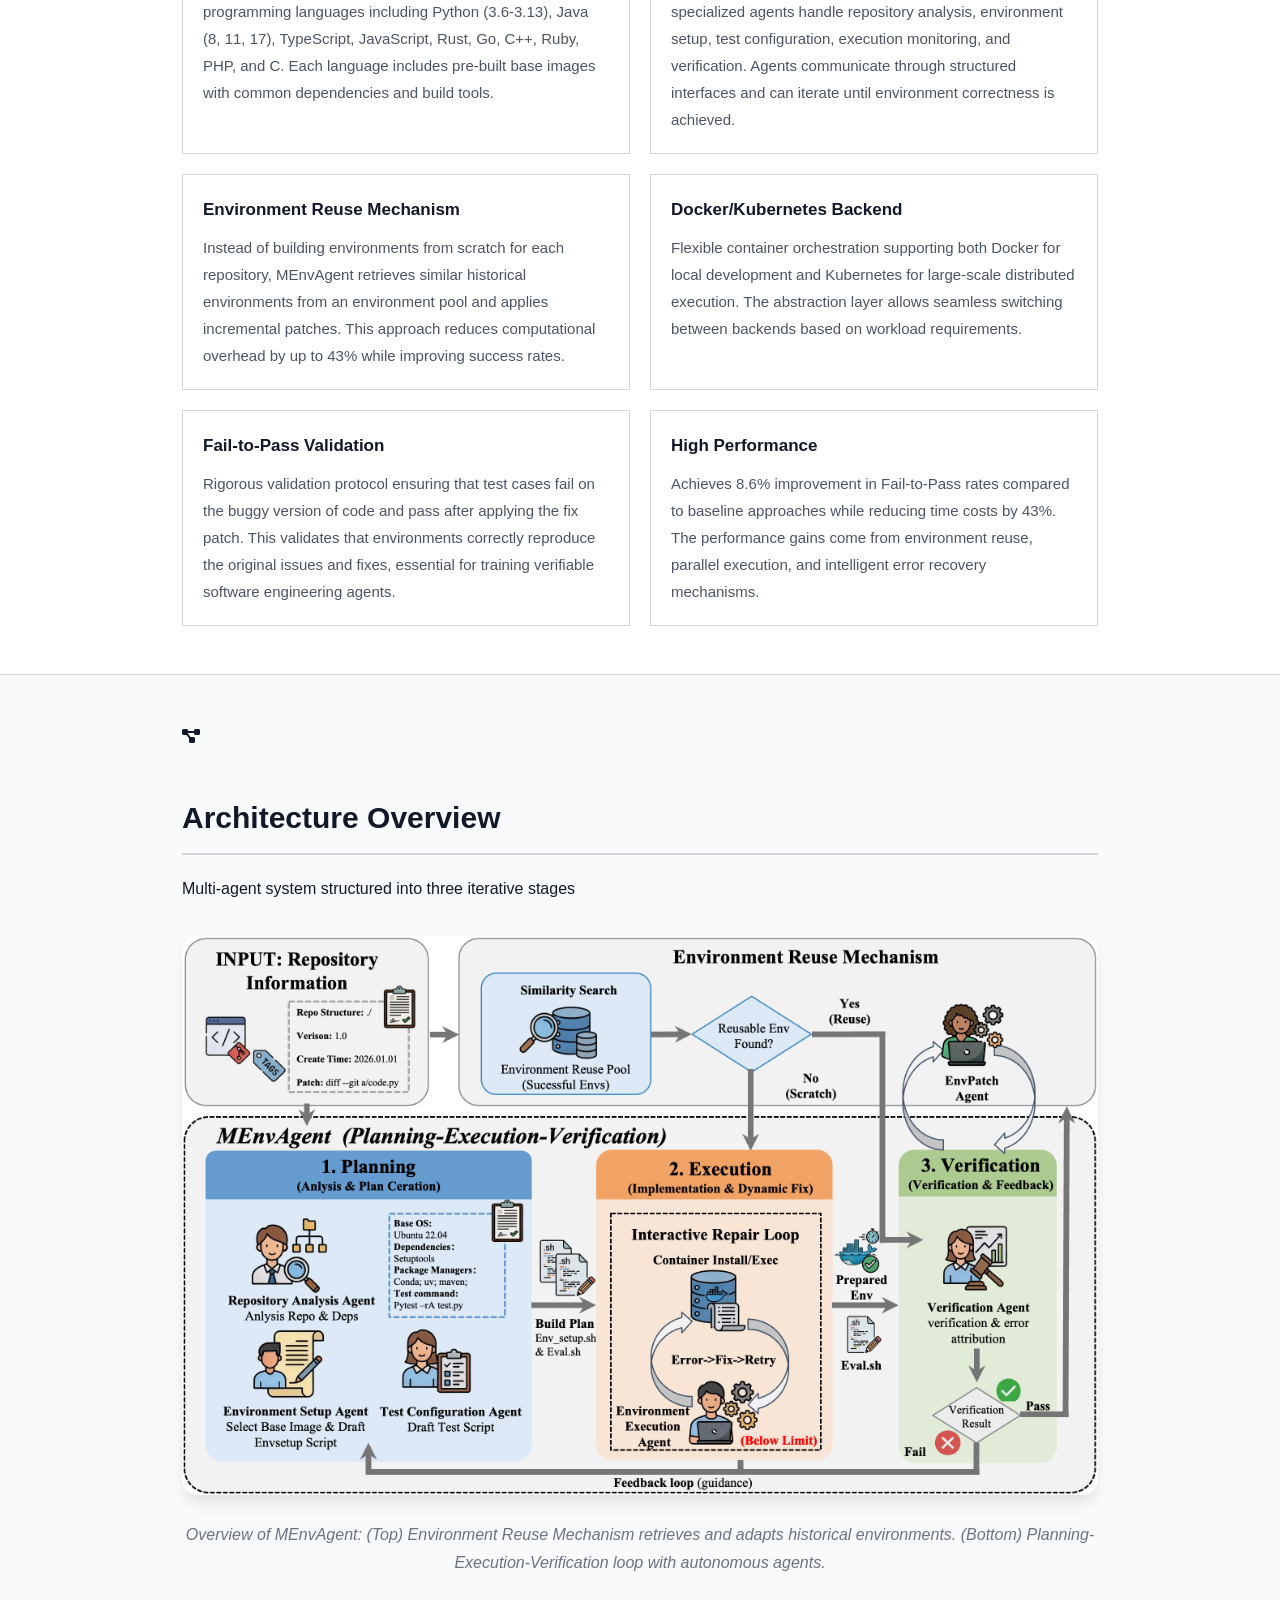
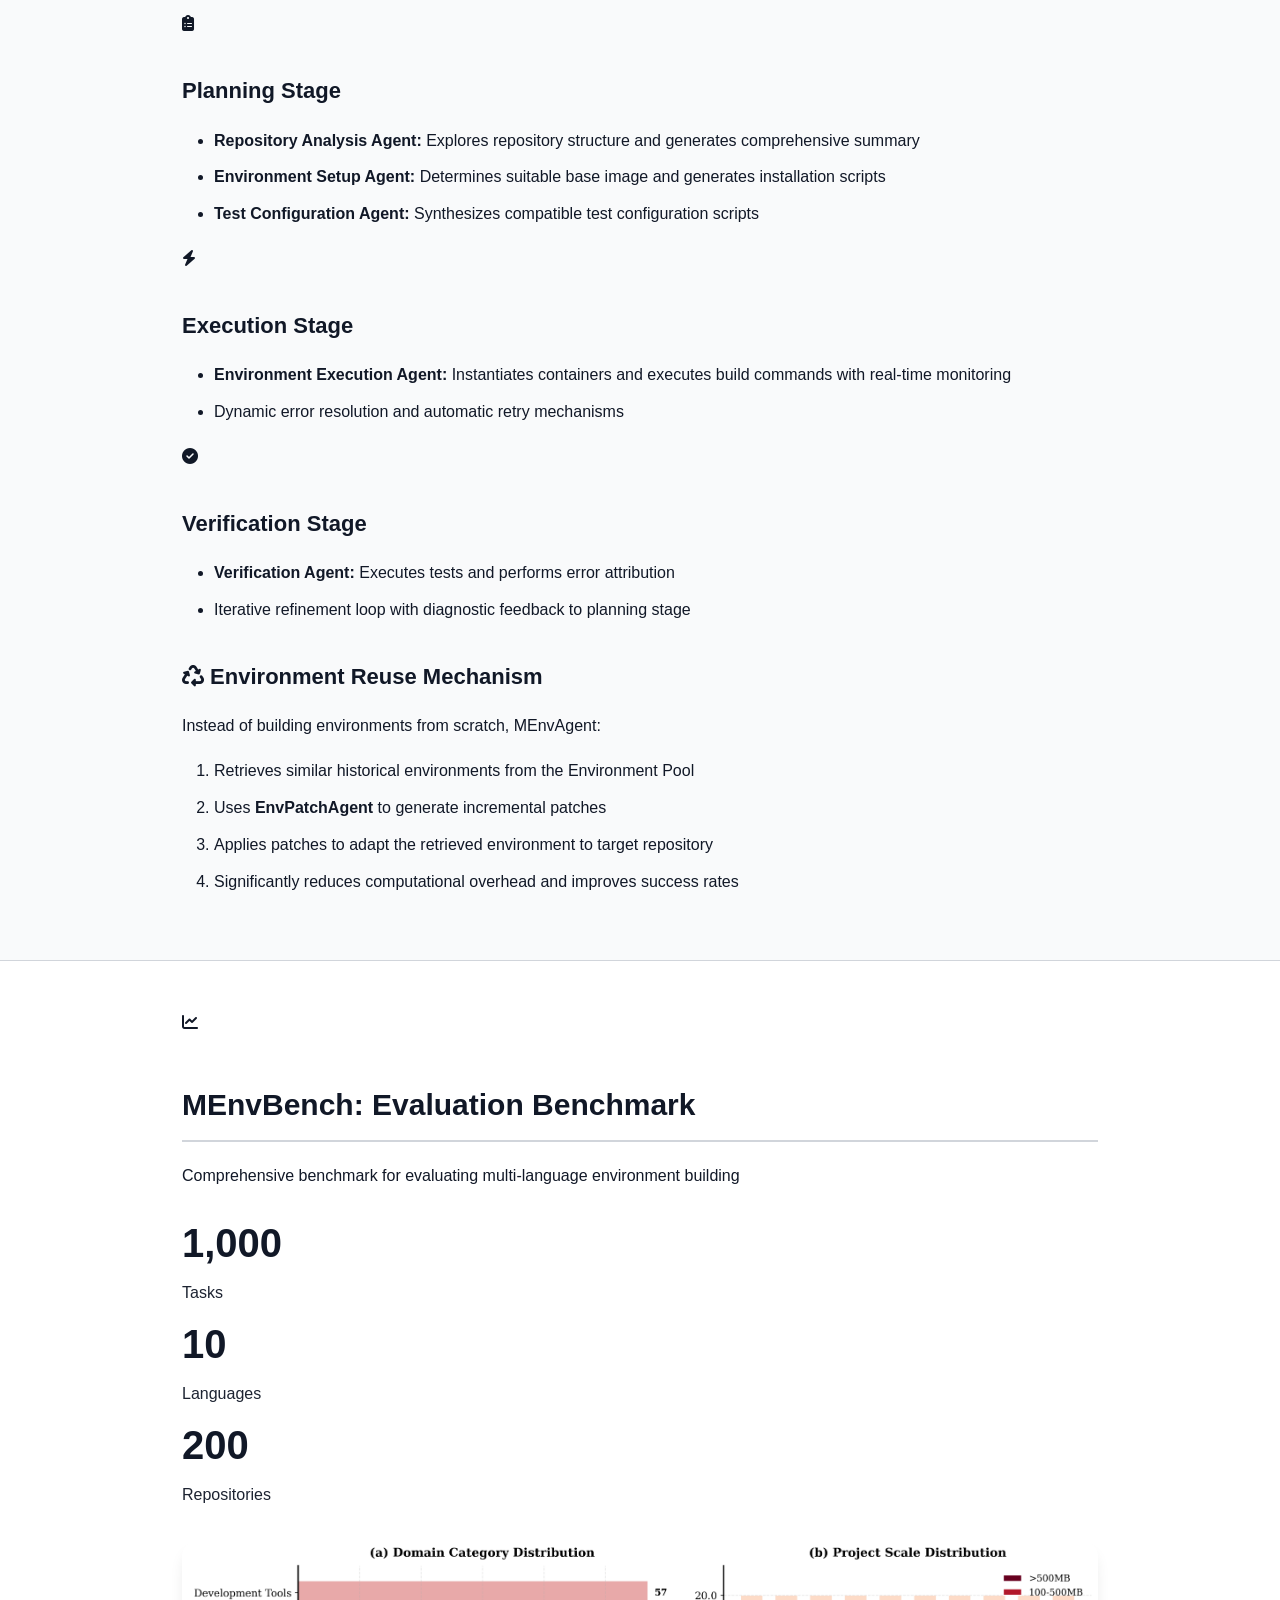
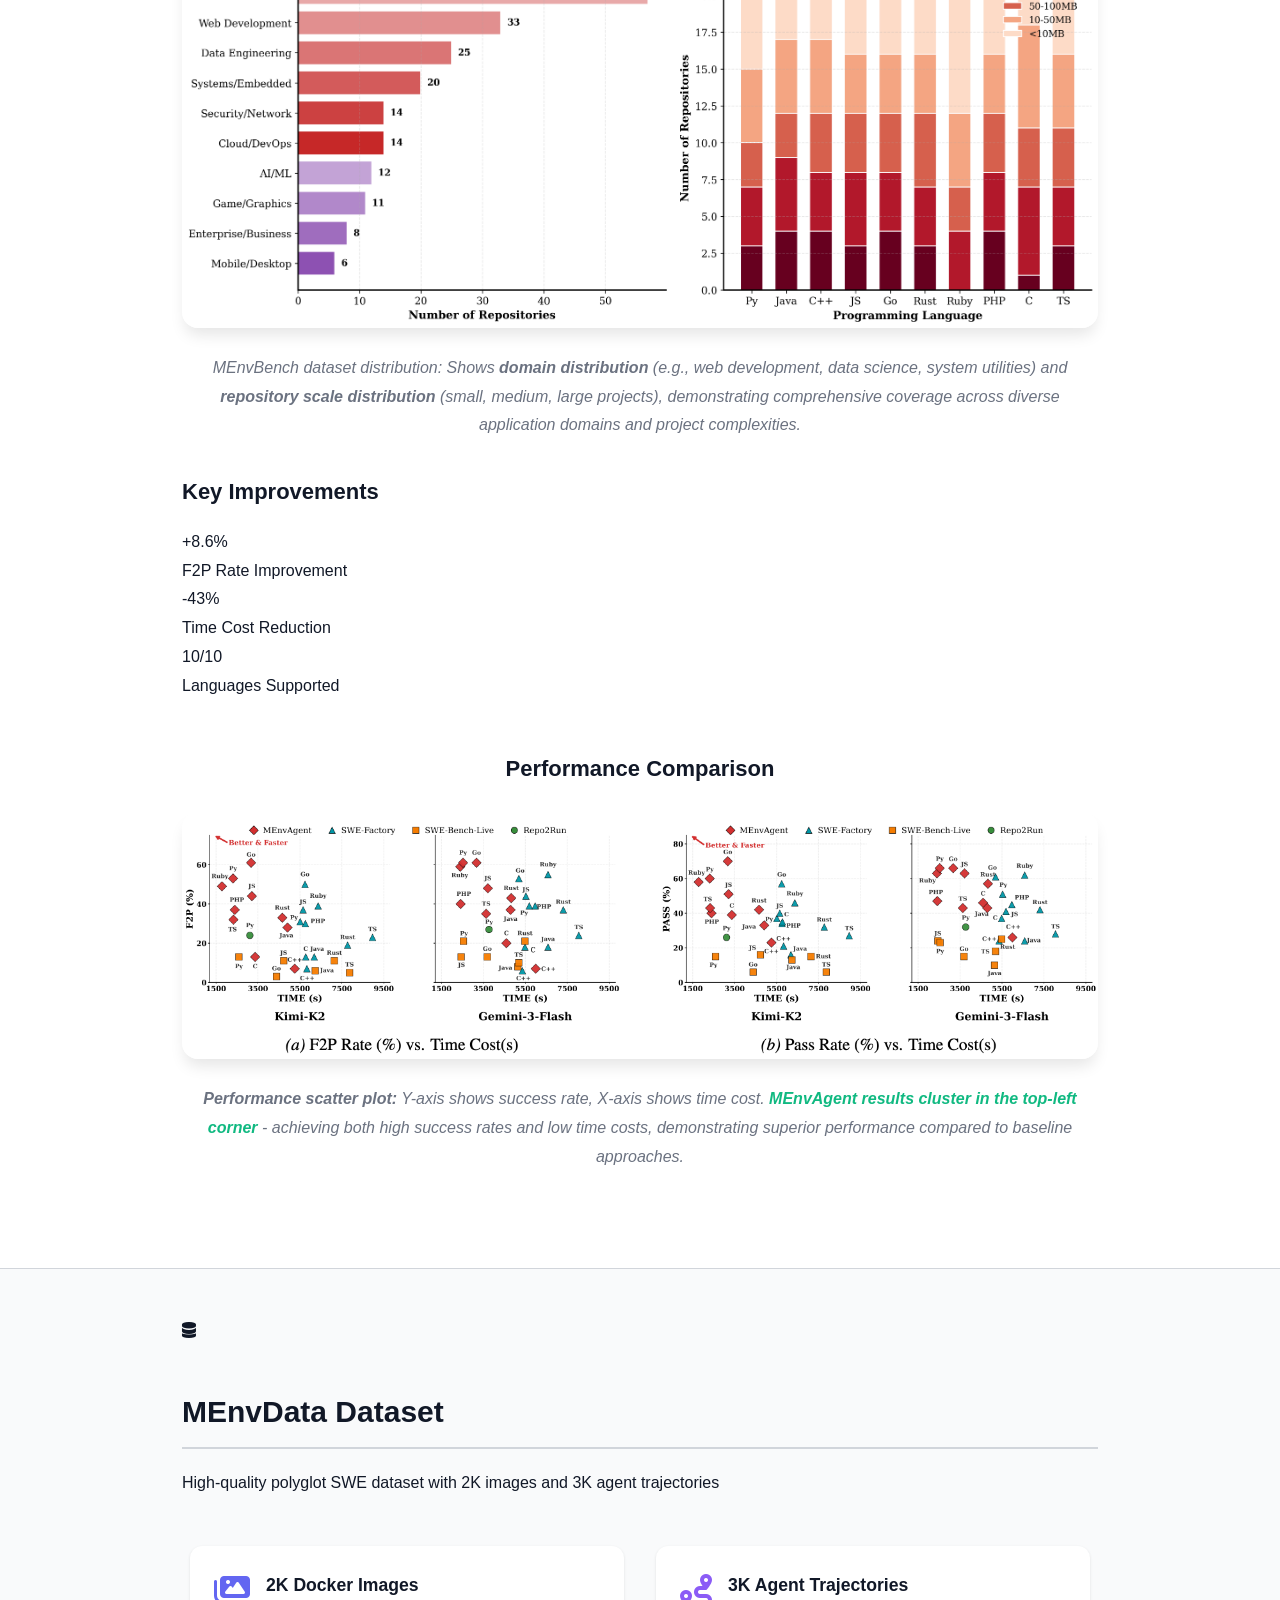
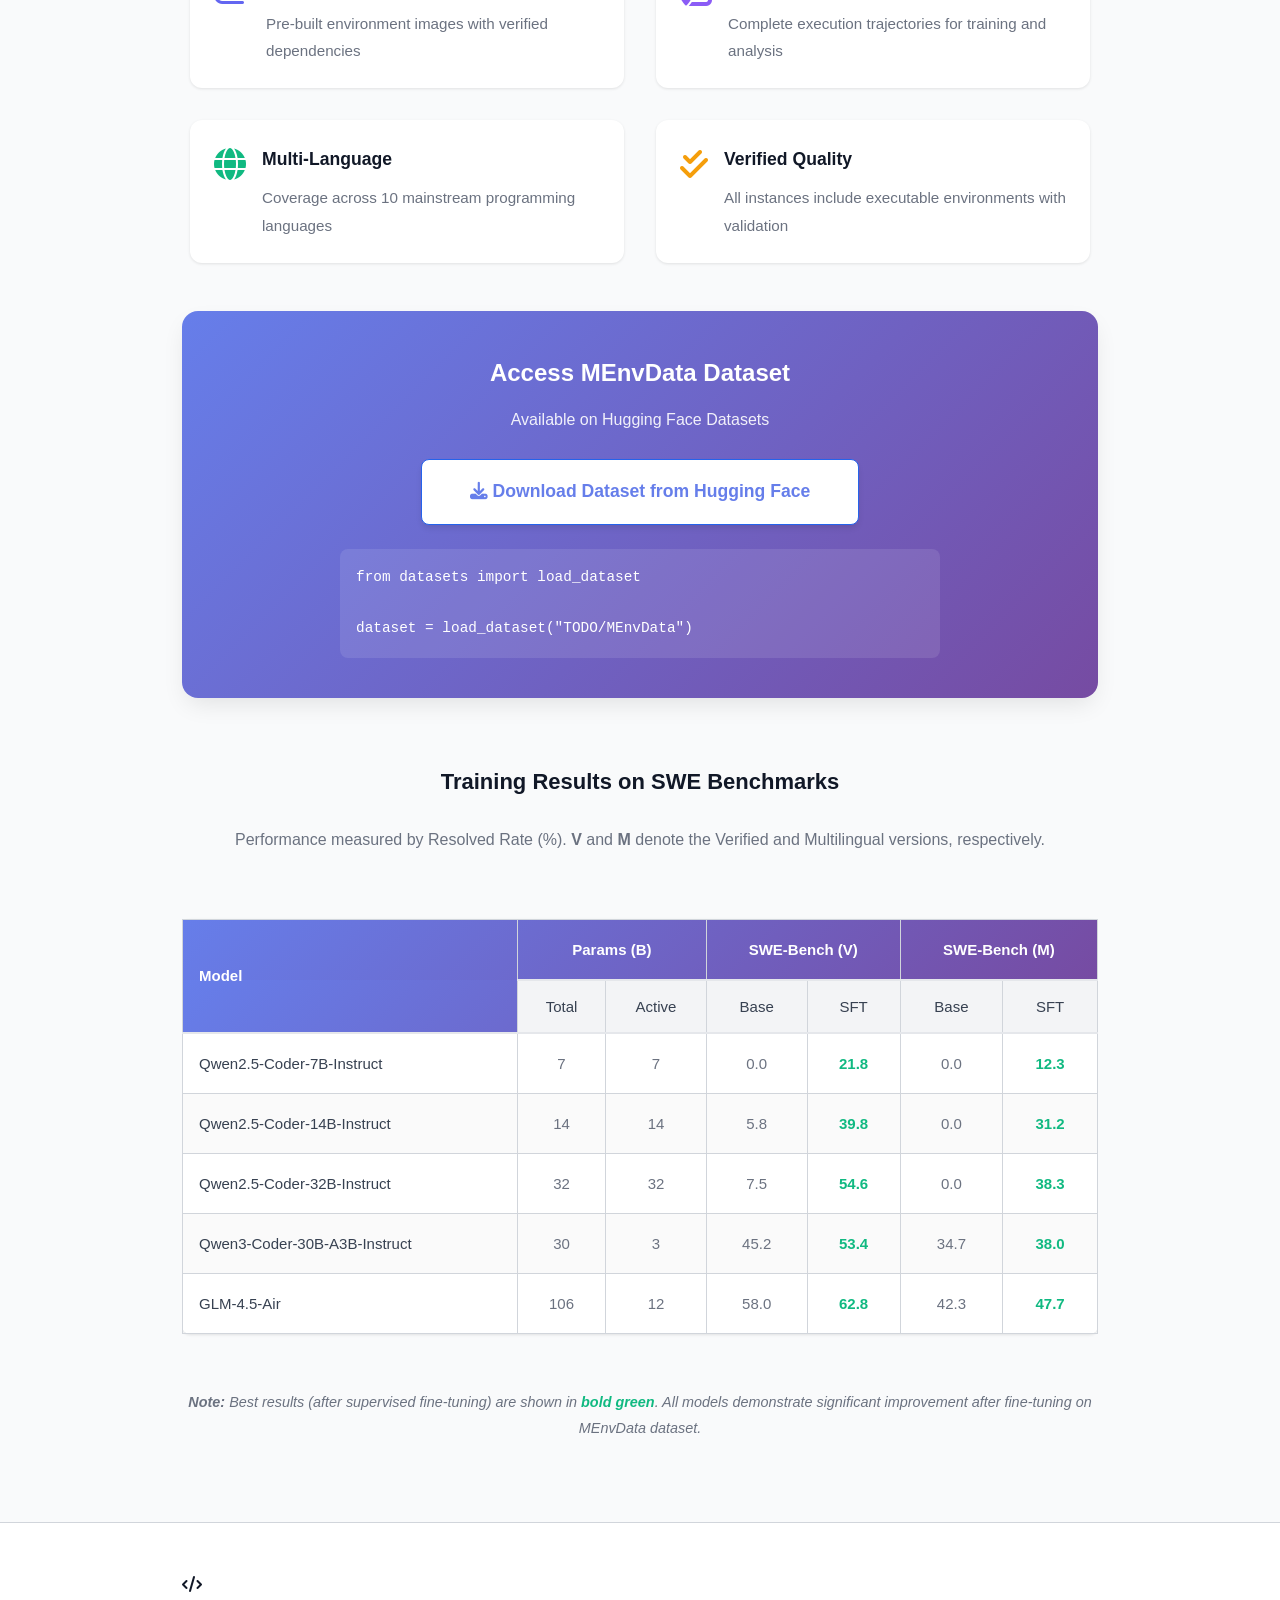
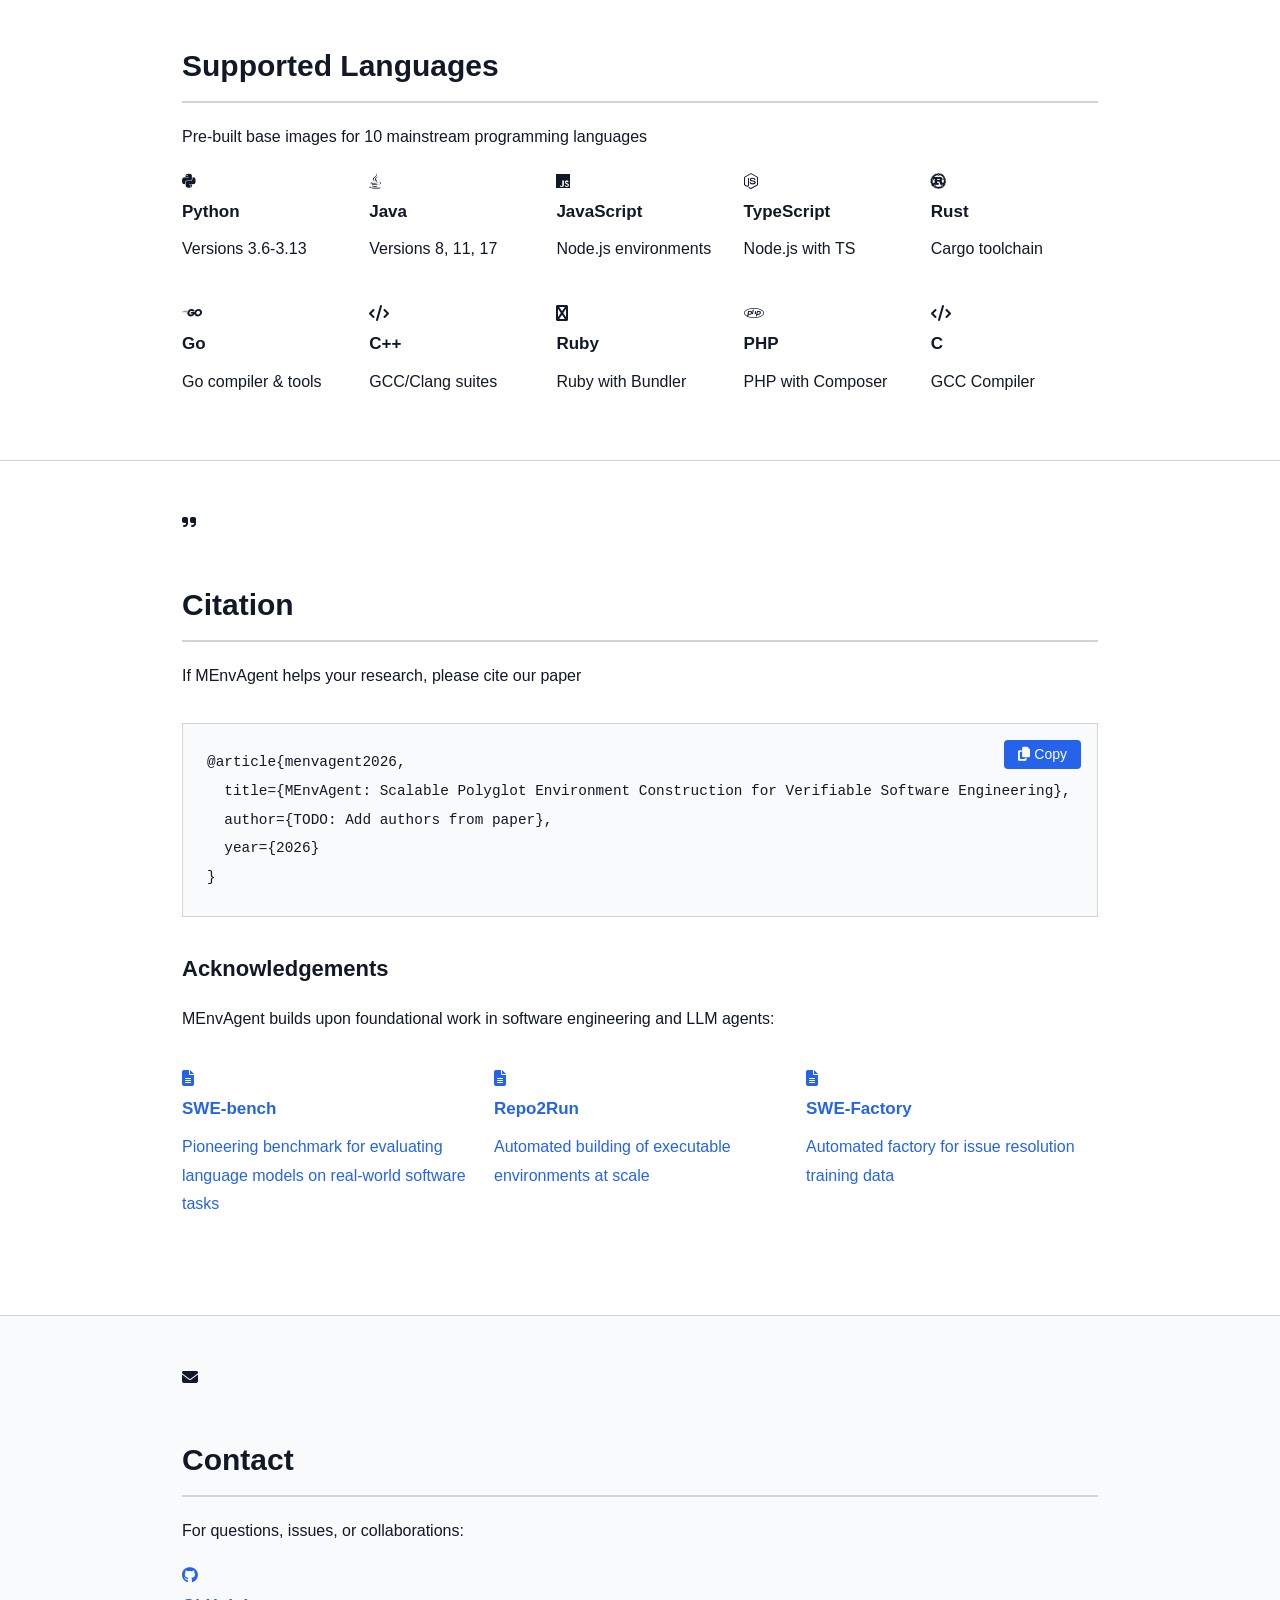
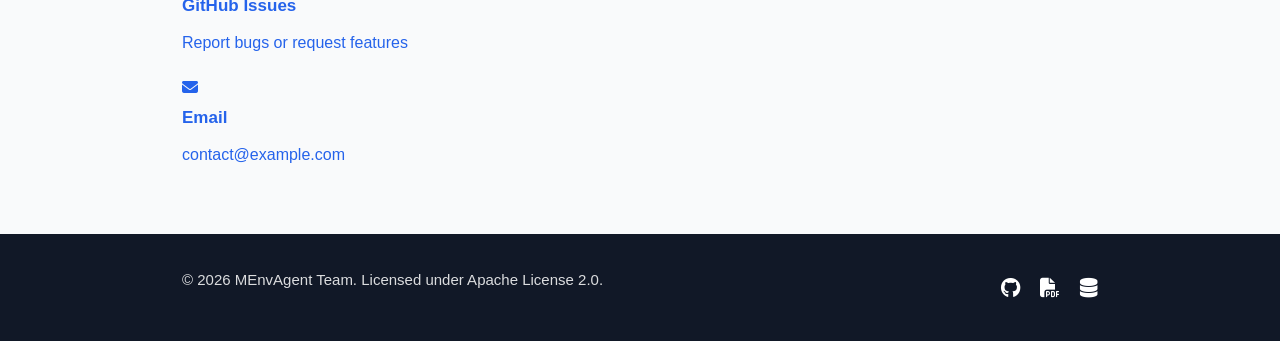
==== commit 70287c75: "Simplify HTML and add more explanatory content - Remove all icons from sections - Simplify class nam" ====
--- a/docs/index.html
+++ b/docs/index.html
@@ -36,37 +36,36 @@
     <!-- Hero Section -->
     <section id="home" class="hero">
         <div class="container">
-            <div class="hero-content">
-                <h1 class="hero-title">
-                    <span class="gradient-text">MEnvAgent</span>
-                </h1>
-                <p class="hero-subtitle">Scalable Polyglot Environment Construction for Verifiable Software Engineering</p>
-                <p class="hero-description">
-                    An automated framework for building executable environments across 10 programming languages
-                    to enable scalable generation of verifiable software engineering data.
-                </p>
-                <div class="hero-buttons">
-                    <a href="https://arxiv.org/abs/XXXX.XXXXX" class="btn btn-primary" target="_blank">
-                        <i class="fas fa-file-pdf"></i> Read Paper
-                    </a>
-                    <a href="https://github.com/your-org/MEnvAgent" class="btn btn-secondary" target="_blank">
-                        <i class="fab fa-github"></i> View on GitHub
-                    </a>
-                    <a href="https://huggingface.co/datasets/TODO/MEnvData" class="btn btn-secondary" target="_blank">
-                        <i class="fas fa-database"></i> Dataset
-                    </a>
-                </div>
-                <div class="hero-badges">
-                    <a href="https://arxiv.org/abs/XXXX.XXXXX" target="_blank">
-                        <img src="https://img.shields.io/badge/arXiv-XXXX.XXXXX-b31b1b.svg" alt="arXiv">
-                    </a>
-                    <a href="https://huggingface.co/datasets/TODO/MEnvData" target="_blank">
-                        <img src="https://img.shields.io/badge/%F0%9F%A4%97%20Hugging%20Face-Dataset-yellow" alt="Hugging Face">
-                    </a>
-                    <a href="https://opensource.org/licenses/Apache-2.0" target="_blank">
-                        <img src="https://img.shields.io/badge/License-Apache_2.0-green.svg" alt="License">
-                    </a>
-                </div>
+            <h1>MEnvAgent</h1>
+            <p class="hero-subtitle">Scalable Polyglot Environment Construction for Verifiable Software Engineering</p>
+            <p class="hero-description">
+                Automatically building executable environments is a critical challenge in software engineering research.
+                Manual environment setup is time-consuming, error-prone, and often blocks the scalable generation of
+                high-quality training data for software engineering tasks. MEnvAgent addresses this challenge by
+                providing an automated multi-agent framework that constructs executable environments across 10 programming
+                languages, enabling verifiable software engineering at scale.
+            </p>
+            <div class="hero-buttons">
+                <a href="https://arxiv.org/abs/XXXX.XXXXX" class="btn btn-primary" target="_blank">
+                    Read Paper
+                </a>
+                <a href="https://github.com/your-org/MEnvAgent" class="btn btn-secondary" target="_blank">
+                    GitHub
+                </a>
+                <a href="https://huggingface.co/datasets/TODO/MEnvData" class="btn btn-secondary" target="_blank">
+                    Dataset
+                </a>
+            </div>
+            <div class="hero-badges">
+                <a href="https://arxiv.org/abs/XXXX.XXXXX" target="_blank">
+                    <img src="https://img.shields.io/badge/arXiv-XXXX.XXXXX-b31b1b.svg" alt="arXiv">
+                </a>
+                <a href="https://huggingface.co/datasets/TODO/MEnvData" target="_blank">
+                    <img src="https://img.shields.io/badge/%F0%9F%A4%97%20Hugging%20Face-Dataset-yellow" alt="Hugging Face">
+                </a>
+                <a href="https://opensource.org/licenses/Apache-2.0" target="_blank">
+                    <img src="https://img.shields.io/badge/License-Apache_2.0-green.svg" alt="License">
+                </a>
             </div>
         </div>
     </section>
@@ -74,79 +73,71 @@
     <!-- News Section -->
     <section id="news" class="news-section">
         <div class="container">
-            <div class="section-header">
-                <i class="fas fa-newspaper"></i>
-                <h2>Latest News</h2>
-            </div>
+            <h2>Latest News</h2>
             <div class="news-grid">
                 <div class="news-item">
-                    <div class="news-date">Jan 2026</div>
-                    <div class="news-content">
-                        <h4>MEnvData Released</h4>
-                        <p>We release MEnvData, a high-quality polyglot SWE dataset with verified executable environments and agent trajectories.</p>
-                    </div>
+                    <span class="news-date">Jan 2026</span>
+                    <h4>MEnvData Released</h4>
+                    <p>We release MEnvData, a high-quality polyglot software engineering dataset containing 2,000 Docker images and 3,000 agent interaction trajectories with verified executable environments across 10 programming languages.</p>
                 </div>
                 <div class="news-item">
-                    <div class="news-date">Jan 2026</div>
-                    <div class="news-content">
-                        <h4>MEnvBench Available</h4>
-                        <p>MEnvBench is now available - a comprehensive benchmark covering 1,000 tasks across 10 mainstream programming languages.</p>
-                    </div>
+                    <span class="news-date">Jan 2026</span>
+                    <h4>MEnvBench Available</h4>
+                    <p>MEnvBench is now available - a comprehensive benchmark covering 1,000 software engineering tasks sampled from 200 diverse open-source repositories across 10 mainstream programming languages for rigorous evaluation.</p>
                 </div>
             </div>
         </div>
     </section>
 
     <!-- Key Features Section -->
-    <section id="features" class="features-section">
-        <div class="container">
-            <div class="section-header">
-                <i class="fas fa-star"></i>
-                <h2>Key Features</h2>
-                <p>Powerful capabilities for automated environment construction</p>
-            </div>
-            <div class="features-grid">
-                <div class="feature-card">
-                    <div class="feature-icon">
-                        <i class="fas fa-code"></i>
-                    </div>
+    <section id="features">
+        <div class="container">
+            <h2>Overview</h2>
+            <p class="section-intro">
+                MEnvAgent is designed to automate the challenging task of constructing executable environments for software
+                repositories. Building on recent advances in large language models, our framework employs a multi-agent architecture
+                where specialized agents collaborate to analyze repositories, select appropriate base images, install dependencies,
+                configure tests, and verify environment correctness. This automation is critical for scaling up the generation of
+                high-quality training data for software engineering tasks.
+            </p>
+
+            <h3>Key Capabilities</h3>
+            <div class="features-list">
+                <div class="feature-item">
                     <h3>Multi-Language Support</h3>
-                    <p>Automated environment construction for 10 mainstream programming languages including Python, Java, TypeScript, JavaScript, Rust, Go, C++, Ruby, PHP, and C.</p>
-                </div>
-                <div class="feature-card">
-                    <div class="feature-icon">
-                        <i class="fas fa-users"></i>
-                    </div>
+                    <p>Automated environment construction for 10 mainstream programming languages including Python (3.6-3.13),
+                    Java (8, 11, 17), TypeScript, JavaScript, Rust, Go, C++, Ruby, PHP, and C. Each language includes
+                    pre-built base images with common dependencies and build tools.</p>
+                </div>
+                <div class="feature-item">
                     <h3>Multi-Agent Architecture</h3>
-                    <p>Planning-Execution-Verification closed-loop system with specialized agents for different tasks.</p>
-                </div>
-                <div class="feature-card">
-                    <div class="feature-icon">
-                        <i class="fas fa-recycle"></i>
-                    </div>
-                    <h3>Environment Reuse</h3>
-                    <p>Novel approach that reduces overhead by incrementally patching retrieved environments instead of building from scratch.</p>
-                </div>
-                <div class="feature-card">
-                    <div class="feature-icon">
-                        <i class="fab fa-docker"></i>
-                    </div>
+                    <p>A Planning-Execution-Verification closed-loop system where specialized agents handle repository analysis,
+                    environment setup, test configuration, execution monitoring, and verification. Agents communicate through
+                    structured interfaces and can iterate until environment correctness is achieved.</p>
+                </div>
+                <div class="feature-item">
+                    <h3>Environment Reuse Mechanism</h3>
+                    <p>Instead of building environments from scratch for each repository, MEnvAgent retrieves similar historical
+                    environments from an environment pool and applies incremental patches. This approach reduces computational
+                    overhead by up to 43% while improving success rates.</p>
+                </div>
+                <div class="feature-item">
                     <h3>Docker/Kubernetes Backend</h3>
-                    <p>Flexible container orchestration supporting both Docker and Kubernetes backends.</p>
-                </div>
-                <div class="feature-card">
-                    <div class="feature-icon">
-                        <i class="fas fa-check-double"></i>
-                    </div>
-                    <h3>Fail2Pass Validation</h3>
-                    <p>Rigorous validation ensuring tests fail before fix and pass after applying patches.</p>
-                </div>
-                <div class="feature-card">
-                    <div class="feature-icon">
-                        <i class="fas fa-rocket"></i>
-                    </div>
+                    <p>Flexible container orchestration supporting both Docker for local development and Kubernetes for
+                    large-scale distributed execution. The abstraction layer allows seamless switching between backends
+                    based on workload requirements.</p>
+                </div>
+                <div class="feature-item">
+                    <h3>Fail-to-Pass Validation</h3>
+                    <p>Rigorous validation protocol ensuring that test cases fail on the buggy version of code and pass
+                    after applying the fix patch. This validates that environments correctly reproduce the original issues
+                    and fixes, essential for training verifiable software engineering agents.</p>
+                </div>
+                <div class="feature-item">
                     <h3>High Performance</h3>
-                    <p>Achieves 8.6% improvement in F2P rates while reducing time costs by 43% compared to baselines.</p>
+                    <p>Achieves 8.6% improvement in Fail-to-Pass rates compared to baseline approaches while reducing time
+                    costs by 43%. The performance gains come from environment reuse, parallel execution, and intelligent
+                    error recovery mechanisms.</p>
                 </div>
             </div>
         </div>
--- a/docs/assets/css/style.css
+++ b/docs/assets/css/style.css
@@ -1,22 +1,12 @@
-/* ===================================
-   Global Styles & Variables - Academic Style
-   =================================== */
+/* MEnvAgent - Minimal Academic Style */
 
 :root {
-    --primary-color: #2563eb;
-    --primary-dark: #1e40af;
-    --primary-light: #3b82f6;
-    --secondary-color: #059669;
-    --accent-color: #dc2626;
-    --text-primary: #111827;
-    --text-secondary: #4b5563;
-    --text-light: #6b7280;
-    --bg-primary: #ffffff;
-    --bg-secondary: #f9fafb;
-    --bg-tertiary: #f3f4f6;
-    --border-color: #d1d5db;
-    --shadow-sm: 0 1px 2px 0 rgba(0, 0, 0, 0.05);
-    --transition: all 0.2s ease;
+    --primary: #2563eb;
+    --text: #111827;
+    --text-light: #4b5563;
+    --border: #d1d5db;
+    --bg: #ffffff;
+    --bg-alt: #f9fafb;
 }
 
 * {
@@ -26,12 +16,11 @@
 }
 
 body {
-    font-family: -apple-system, BlinkMacSystemFont, 'Segoe UI', 'Roboto', 'Helvetica', 'Arial', sans-serif;
-    color: var(--text-primary);
-    background: var(--bg-primary);
-    line-height: 1.7;
+    font-family: -apple-system, BlinkMacSystemFont, 'Segoe UI', Roboto, sans-serif;
+    color: var(--text);
+    background: var(--bg);
+    line-height: 1.8;
     font-size: 16px;
-    overflow-x: hidden;
 }
 
 .container {
@@ -40,34 +29,32 @@
     padding: 0 2rem;
 }
 
+/* Typography */
+h1 { font-size: 2.25rem; font-weight: 700; margin-bottom: 0.75rem; }
+h2 { font-size: 1.875rem; font-weight: 600; margin: 2.5rem 0 1.25rem; padding-bottom: 0.5rem; border-bottom: 2px solid var(--border); }
+h3 { font-size: 1.375rem; font-weight: 600; margin: 2rem 0 1rem; }
+h4 { font-size: 1.0625rem; font-weight: 600; margin-bottom: 0.5rem; }
+
+p { margin-bottom: 1rem; }
+a { color: var(--primary); text-decoration: none; }
+a:hover { text-decoration: underline; }
+ul, ol { margin: 1rem 0 1rem 2rem; }
+li { margin-bottom: 0.5rem; }
+strong { font-weight: 600; }
+
+/* Sections */
 section {
     padding: 3rem 0;
-}
-
-h1, h2, h3, h4, h5, h6 {
-    font-weight: 600;
-    line-height: 1.3;
-    margin-bottom: 1rem;
-    color: var(--text-primary);
-}
-
-a {
-    text-decoration: none;
-    color: var(--primary-color);
-    transition: var(--transition);
-}
-
-a:hover {
-    color: var(--primary-dark);
-}
-
-/* ===================================
-   Navigation Bar - Simplified
-   =================================== */
-
+    border-bottom: 1px solid var(--border);
+}
+
+section:last-of-type { border-bottom: none; }
+.news-section, .architecture-section, .dataset-section, .contact-section { background: var(--bg-alt); }
+
+/* Navigation */
 .navbar {
-    background: var(--bg-primary);
-    border-bottom: 1px solid var(--border-color);
+    background: var(--bg);
+    border-bottom: 1px solid var(--border);
     padding: 1rem 0;
 }
 
@@ -75,109 +62,49 @@
     display: flex;
     justify-content: space-between;
     align-items: center;
-    padding: 0 2rem;
 }
 
 .nav-brand {
-    display: flex;
-    align-items: center;
-    gap: 0.5rem;
     font-size: 1.25rem;
     font-weight: 600;
-    color: var(--text-primary);
-}
-
-.nav-brand i {
-    font-size: 1.5rem;
-    color: var(--primary-color);
 }
 
 .nav-menu {
     display: flex;
     list-style: none;
     gap: 1.5rem;
-    align-items: center;
+    font-size: 0.95rem;
 }
 
 .nav-menu a {
-    color: var(--text-secondary);
-    font-weight: 400;
-    font-size: 0.95rem;
-    transition: var(--transition);
-}
-
-.nav-menu a:hover {
-    color: var(--primary-color);
+    color: var(--text-light);
 }
 
 .btn-github {
-    background: var(--primary-color);
+    background: var(--primary);
     color: white !important;
     padding: 0.4rem 1rem;
-    border-radius: 0.375rem;
-    display: flex;
-    align-items: center;
-    gap: 0.5rem;
-    font-size: 0.9rem;
-}
-
-.btn-github:hover {
-    background: var(--primary-dark);
-}
-
-/* ===================================
-   Hero Section - Academic Style
-   =================================== */
-
+    border-radius: 0.25rem;
+    text-decoration: none !important;
+}
+
+/* Hero */
 .hero {
-    padding: 4rem 0 3rem;
-    background: var(--bg-primary);
+    padding: 3rem 0;
     text-align: center;
-    border-bottom: 1px solid var(--border-color);
-}
-
-.hero-content {
-    max-width: 800px;
-    margin: 0 auto;
-}
-
-.badge {
-    display: inline-block;
-    background: var(--bg-secondary);
-    color: var(--text-secondary);
-    padding: 0.35rem 1rem;
-    border-radius: 1rem;
-    font-size: 0.85rem;
+}
+
+.hero-subtitle {
+    font-size: 1.125rem;
     font-weight: 500;
-    margin-bottom: 1.5rem;
-    border: 1px solid var(--border-color);
-}
-
-.hero-title {
-    font-size: 2.5rem;
-    font-weight: 700;
+    color: var(--text-light);
     margin-bottom: 1rem;
-    color: var(--text-primary);
-}
-
-.gradient-text {
-    color: var(--primary-color);
-}
-
-.hero-subtitle {
-    font-size: 1.25rem;
-    font-weight: 500;
-    margin-bottom: 1rem;
-    color: var(--text-secondary);
 }
 
 .hero-description {
-    font-size: 1rem;
-    margin-bottom: 2rem;
-    color: var(--text-secondary);
+    color: var(--text-light);
     max-width: 700px;
-    margin-left: auto;
-    margin-right: auto;
+    margin: 0 auto 1.5rem;
 }
 
 .hero-buttons {
@@ -185,41 +112,30 @@
     gap: 0.75rem;
     justify-content: center;
     flex-wrap: wrap;
-    margin-bottom: 1.5rem;
+    margin-bottom: 1.25rem;
 }
 
 .btn {
     display: inline-flex;
     align-items: center;
     gap: 0.5rem;
-    padding: 0.625rem 1.25rem;
-    border-radius: 0.375rem;
-    font-weight: 500;
+    padding: 0.5rem 1rem;
+    border-radius: 0.25rem;
     font-size: 0.95rem;
-    cursor: pointer;
-    transition: var(--transition);
     border: 1px solid;
+    text-decoration: none !important;
 }
 
 .btn-primary {
-    background: var(--primary-color);
-    color: white;
-    border-color: var(--primary-color);
-}
-
-.btn-primary:hover {
-    background: var(--primary-dark);
-    border-color: var(--primary-dark);
+    background: var(--primary);
+    color: white;
+    border-color: var(--primary);
 }
 
 .btn-secondary {
     background: white;
-    color: var(--primary-color);
-    border-color: var(--primary-color);
-}
-
-.btn-secondary:hover {
-    background: var(--bg-secondary);
+    color: var(--primary);
+    border-color: var(--primary);
 }
 
 .hero-badges {
@@ -230,309 +146,106 @@
 }
 
 .hero-badges img {
-    height: 22px;
-}
-
-/* ===================================
-   Section Headers - Simplified
-   =================================== */
-
-.section-header {
-    margin-bottom: 2.5rem;
-}
-
-.section-header i {
-    font-size: 1.5rem;
-    color: var(--primary-color);
-    margin-bottom: 0.5rem;
-}
-
-.section-header h2 {
-    font-size: 2rem;
-    color: var(--text-primary);
-    margin-bottom: 0.5rem;
-    font-weight: 600;
-}
-
-.section-header p {
-    font-size: 1rem;
-    color: var(--text-secondary);
-}
-
-/* ===================================
-   News Section - Academic Style
-   =================================== */
-
-.news-section {
-    background: var(--bg-secondary);
-}
-
+    height: 20px;
+}
+
+/* Content */
+.section-intro {
+    color: var(--text-light);
+    margin-bottom: 2rem;
+    line-height: 1.8;
+}
+
+/* News */
 .news-grid {
     display: grid;
     grid-template-columns: repeat(auto-fit, minmax(350px, 1fr));
-    gap: 1.5rem;
+    gap: 1.25rem;
 }
 
 .news-item {
     background: white;
+    padding: 1.25rem;
+    border: 1px solid var(--border);
+    border-left: 3px solid var(--primary);
+}
+
+.news-date {
+    color: var(--primary);
+    font-size: 0.875rem;
+    font-weight: 600;
+    display: block;
+    margin-bottom: 0.5rem;
+}
+
+/* Features - Simple List */
+.features-list {
+    display: grid;
+    grid-template-columns: repeat(auto-fit, minmax(300px, 1fr));
+    gap: 1.25rem;
+}
+
+.feature-item {
+    padding: 1.25rem;
+    border: 1px solid var(--border);
+}
+
+.feature-item h3 {
+    font-size: 1.0625rem;
+    margin: 0 0 0.5rem 0;
+}
+
+.feature-item p {
+    color: var(--text-light);
+    font-size: 0.9375rem;
+    margin: 0;
+}
+
+/* Architecture */
+.arch-intro {
+    margin-bottom: 2rem;
+}
+
+.arch-stages {
+    margin: 2rem 0;
+}
+
+.stage {
+    margin-bottom: 2rem;
+}
+
+.stage h3 {
+    margin-top: 1.5rem;
+}
+
+.stage ul {
+    margin-left: 1.5rem;
+}
+
+.stage li {
+    color: var(--text-light);
+}
+
+/* Benchmark */
+.stats {
+    display: grid;
+    grid-template-columns: repeat(auto-fit, minmax(160px, 1fr));
+    gap: 1.25rem;
+    margin: 2rem 0;
+}
+
+.stat {
+    background: var(--primary);
+    color: white;
     padding: 1.5rem;
-    border-radius: 0.5rem;
-    border: 1px solid var(--border-color);
-    border-left: 3px solid var(--primary-color);
-}
-
-.news-date {
-    display: inline-block;
-    background: var(--bg-secondary);
-    color: var(--primary-color);
-    padding: 0.25rem 0.75rem;
+    text-align: center;
     border-radius: 0.25rem;
-    font-size: 0.85rem;
-    font-weight: 600;
-    margin-bottom: 0.75rem;
-    border: 1px solid var(--border-color);
-}
-
-.news-content h4 {
-    color: var(--text-primary);
-    margin-bottom: 0.5rem;
-    font-size: 1.125rem;
-    font-weight: 600;
-}
-
-.news-content p {
-    color: var(--text-secondary);
-    line-height: 1.7;
-}
-
-/* ===================================
-   Features Section - Simplified
-   =================================== */
-
-.features-grid {
-    display: grid;
-    grid-template-columns: repeat(auto-fit, minmax(280px, 1fr));
-    gap: 1.5rem;
-}
-
-.feature-card {
-    background: white;
-    padding: 1.5rem;
-    border-radius: 0.5rem;
-    border: 1px solid var(--border-color);
-}
-
-.feature-icon {
-    width: 48px;
-    height: 48px;
-    background: var(--primary-color);
-    border-radius: 0.5rem;
-    display: flex;
-    align-items: center;
-    justify-content: center;
-    margin-bottom: 1rem;
-}
-
-.feature-icon i {
-    font-size: 1.5rem;
-    color: white;
-}
-
-.feature-card h3 {
-    font-size: 1.125rem;
-    color: var(--text-primary);
-    margin-bottom: 0.5rem;
-    font-weight: 600;
-}
-
-.feature-card p {
-    color: var(--text-secondary);
-    line-height: 1.7;
-    font-size: 0.95rem;
-}
-
-/* ===================================
-   Architecture Section - Academic Style
-   =================================== */
-
-.architecture-section {
-    background: var(--bg-secondary);
-}
-
-.architecture-stages {
-    display: grid;
-    grid-template-columns: repeat(auto-fit, minmax(280px, 1fr));
-    gap: 1.5rem;
-    margin: 2rem 0;
-}
-
-.stage-card {
-    background: white;
-    padding: 1.5rem;
-    border-radius: 0.5rem;
-    border: 1px solid var(--border-color);
-}
-
-.stage-icon {
-    width: 56px;
-    height: 56px;
-    border-radius: 50%;
-    display: flex;
-    align-items: center;
-    justify-content: center;
-    margin-bottom: 1rem;
-}
-
-.stage-icon.planning {
-    background: #6366f1;
-}
-
-.stage-icon.execution {
-    background: #f59e0b;
-}
-
-.stage-icon.verification {
-    background: #10b981;
-}
-
-.stage-icon i {
-    font-size: 1.5rem;
-    color: white;
-}
-
-.stage-card h3 {
-    font-size: 1.25rem;
-    margin-bottom: 0.75rem;
-    color: var(--text-primary);
-    font-weight: 600;
-}
-
-.stage-card ul {
-    list-style: none;
-}
-
-.stage-card li {
-    padding: 0.4rem 0;
-    color: var(--text-secondary);
-    line-height: 1.7;
-    font-size: 0.95rem;
-}
-
-.stage-card li strong {
-    color: var(--text-primary);
-}
-
-.reuse-mechanism {
-    background: var(--bg-tertiary);
-    padding: 2rem;
-    border-radius: 0.5rem;
-    margin-top: 2rem;
-    border: 1px solid var(--border-color);
-}
-
-.reuse-mechanism h3 {
-    font-size: 1.5rem;
-    margin-bottom: 1rem;
-    display: flex;
-    align-items: center;
-    gap: 0.75rem;
-    color: var(--text-primary);
-    font-weight: 600;
-}
-
-.reuse-content ol {
-    margin-left: 1.5rem;
-}
-
-.reuse-content li {
-    margin: 0.75rem 0;
-    line-height: 1.7;
-    font-size: 1rem;
-    color: var(--text-secondary);
-}
-
-/* ===================================
-   Image Placeholders
-   =================================== */
-
-.image-placeholder {
-    background: var(--bg-tertiary);
-    border: 3px dashed var(--border-color);
-    border-radius: 1rem;
-    padding: 4rem 2rem;
-    text-align: center;
-    margin: 2rem 0;
-    transition: var(--transition);
-}
-
-.image-placeholder:hover {
-    background: var(--bg-secondary);
-    border-color: var(--primary-light);
-}
-
-.placeholder-content {
-    display: flex;
-    flex-direction: column;
-    align-items: center;
-    gap: 1rem;
-}
-
-.placeholder-content i {
-    font-size: 4rem;
-    color: var(--text-light);
-}
-
-.placeholder-content p {
-    font-size: 1.25rem;
-    font-weight: 600;
-    color: var(--text-secondary);
-}
-
-.placeholder-note {
-    font-size: 0.9rem;
-    color: var(--text-light);
-    font-style: italic;
-}
-
-.architecture-diagram {
-    min-height: 400px;
-}
-
-.results-table {
-    min-height: 300px;
-}
-
-.language-chart {
-    min-height: 400px;
-}
-
-.dataset-viz {
-    min-height: 400px;
-}
-
-/* ===================================
-   Benchmark Section - Academic Style
-   =================================== */
-
-.benchmark-stats {
-    display: grid;
-    grid-template-columns: repeat(auto-fit, minmax(180px, 1fr));
-    gap: 1.5rem;
-    margin-bottom: 3rem;
-}
-
-.stat-card {
-    background: var(--primary-color);
-    color: white;
-    padding: 1.5rem;
-    border-radius: 0.5rem;
-    text-align: center;
 }
 
 .stat-number {
     font-size: 2.5rem;
     font-weight: 700;
-    margin-bottom: 0.5rem;
+    display: block;
 }
 
 .stat-label {
@@ -540,118 +253,67 @@
     opacity: 0.95;
 }
 
-.results-section {
+/* Tables */
+table {
+    width: 100%;
+    border-collapse: collapse;
+    margin: 2rem 0;
+    font-size: 0.9375rem;
+}
+
+thead {
+    background: var(--bg-alt);
+}
+
+th, td {
+    padding: 0.75rem 1rem;
+    text-align: left;
+    border: 1px solid var(--border);
+}
+
+th {
+    font-weight: 600;
+}
+
+tr:nth-child(even) {
+    background: var(--bg-alt);
+}
+
+/* Dataset */
+.dataset-grid {
+    display: grid;
+    grid-template-columns: repeat(2, 1fr);
+    gap: 1.25rem;
+    margin: 2rem 0;
+}
+
+.dataset-item {
+    padding: 1.25rem;
+    border: 1px solid var(--border);
     background: white;
-    padding: 2rem;
-    border-radius: 0.5rem;
-    border: 1px solid var(--border-color);
-    margin: 2rem 0;
-}
-
-.results-section h3 {
-    font-size: 1.5rem;
-    margin-bottom: 0.5rem;
-    font-weight: 600;
-}
-
-.improvements {
-    margin: 2rem 0;
-}
-
-.improvements h3 {
-    font-size: 1.5rem;
-    margin-bottom: 1.5rem;
-    font-weight: 600;
-}
-
-.improvement-grid {
-    display: grid;
-    grid-template-columns: repeat(auto-fit, minmax(200px, 1fr));
-    gap: 1.5rem;
-}
-
-.improvement-card {
-    background: white;
+}
+
+.dataset-item h4 {
+    margin: 0 0 0.5rem 0;
+}
+
+.dataset-item p {
+    color: var(--text-light);
+    font-size: 0.9375rem;
+    margin: 0;
+}
+
+.dataset-cta {
+    background: var(--primary);
+    color: white;
     padding: 1.5rem;
-    border-radius: 0.5rem;
     text-align: center;
-    border: 2px solid var(--primary-color);
-}
-
-.improvement-value {
-    font-size: 2.5rem;
-    font-weight: 700;
-    color: var(--primary-color);
-    margin-bottom: 0.5rem;
-}
-
-.improvement-label {
-    font-size: 1rem;
-    color: var(--text-secondary);
-}
-
-/* ===================================
-   Dataset Section - Academic Style
-   =================================== */
-
-.dataset-section {
-    background: var(--bg-secondary);
-}
-
-.dataset-content {
-    display: grid;
-    grid-template-columns: 1fr 1fr;
-    gap: 2rem;
-    align-items: start;
-}
-
-.dataset-features {
-    display: flex;
-    flex-direction: column;
-    gap: 1rem;
-}
-
-.dataset-feature {
-    display: flex;
-    gap: 1rem;
-    align-items: start;
-    background: white;
-    padding: 1.25rem;
-    border-radius: 0.5rem;
-    border: 1px solid var(--border-color);
-}
-
-.dataset-feature i {
-    font-size: 1.5rem;
-    color: var(--primary-color);
-    margin-top: 0.25rem;
-}
-
-.dataset-feature h4 {
-    font-size: 1.05rem;
-    color: var(--text-primary);
-    margin-bottom: 0.25rem;
-    font-weight: 600;
-}
-
-.dataset-feature p {
-    color: var(--text-secondary);
-    font-size: 0.95rem;
-}
-
-.dataset-cta {
-    background: var(--primary-color);
-    color: white;
-    padding: 1.5rem;
-    border-radius: 0.5rem;
-    text-align: center;
-    margin-top: 1.5rem;
+    margin: 2rem 0;
+    border-radius: 0.25rem;
 }
 
 .dataset-cta h3 {
-    font-size: 1.5rem;
-    margin-bottom: 0.5rem;
-    font-weight: 600;
+    margin: 0 0 0.5rem 0;
 }
 
 .dataset-cta p {
@@ -661,125 +323,57 @@
 
 .dataset-cta .btn {
     background: white;
-    color: var(--primary-color);
+    color: var(--primary);
 }
 
 .code-snippet {
-    background: rgba(0, 0, 0, 0.05);
+    background: var(--bg-alt);
     padding: 1.25rem;
-    border-radius: 0.375rem;
-    margin-top: 1rem;
-    text-align: left;
-    border: 1px solid var(--border-color);
+    border: 1px solid var(--border);
+    border-radius: 0.25rem;
+    margin: 1rem 0;
+    position: relative;
 }
 
 .code-snippet pre {
     overflow-x: auto;
+    margin: 0;
 }
 
 .code-snippet code {
     font-family: 'Courier New', monospace;
     font-size: 0.9rem;
-    color: var(--text-primary);
-}
-
-/* ===================================
-   Languages Section - Simplified
-   =================================== */
-
-.languages-section {
-    background: white;
-}
-
+}
+
+/* Languages */
 .languages-grid {
     display: grid;
-    grid-template-columns: repeat(auto-fit, minmax(160px, 1fr));
-    gap: 1.5rem;
-}
-
-.language-card {
-    background: var(--bg-secondary);
-    padding: 1.5rem;
-    border-radius: 0.5rem;
+    grid-template-columns: repeat(auto-fit, minmax(140px, 1fr));
+    gap: 1.25rem;
+}
+
+.lang {
+    padding: 1.25rem;
+    border: 1px solid var(--border);
     text-align: center;
-    border: 1px solid var(--border-color);
-}
-
-.language-icon {
-    width: 60px;
-    height: 60px;
-    border-radius: 50%;
-    display: flex;
-    align-items: center;
-    justify-content: center;
-    margin: 0 auto 0.75rem;
-}
-
-.language-icon i {
-    font-size: 1.75rem;
-    color: white;
-}
-
-.language-icon.python {
-    background: #3776ab;
-}
-
-.language-icon.java {
-    background: #007396;
-}
-
-.language-icon.js {
-    background: #f7df1e;
-}
-
-.language-icon.ts {
-    background: #007acc;
-}
-
-.language-icon.rust {
-    background: #ce422b;
-}
-
-.language-icon.go {
-    background: #00add8;
-}
-
-.language-icon.cpp {
-    background: #00599c;
-}
-
-.language-icon.ruby {
-    background: #cc342d;
-}
-
-.language-icon.php {
-    background: #777bb4;
-}
-
-.language-card h4 {
-    font-size: 1.125rem;
-    color: var(--text-primary);
-    margin-bottom: 0.375rem;
-    font-weight: 600;
-}
-
-.language-card p {
-    color: var(--text-secondary);
-    font-size: 0.9rem;
-}
-
-/* ===================================
-   Citation Section - Academic Style
-   =================================== */
-
-.citation-section {
-    background: white;
-}
-
+    background: var(--bg-alt);
+}
+
+.lang h4 {
+    font-size: 1.0625rem;
+    margin: 0 0 0.375rem 0;
+}
+
+.lang p {
+    color: var(--text-light);
+    font-size: 0.875rem;
+    margin: 0;
+}
+
+/* Citation */
 .citation-box {
-    background: var(--bg-tertiary);
-    border: 1px solid var(--border-color);
-    border-radius: 0.5rem;
+    background: var(--bg-alt);
+    border: 1px solid var(--border);
     padding: 1.5rem;
     position: relative;
     margin: 2rem 0;
@@ -787,148 +381,76 @@
 
 .citation-box pre {
     overflow-x: auto;
+    margin: 0;
 }
 
 .citation-box code {
     font-family: 'Courier New', monospace;
     font-size: 0.9rem;
-    color: var(--text-primary);
 }
 
 .copy-btn {
     position: absolute;
     top: 1rem;
     right: 1rem;
-    background: var(--primary-color);
+    background: var(--primary);
     color: white;
     border: none;
     padding: 0.4rem 0.875rem;
-    border-radius: 0.375rem;
+    border-radius: 0.25rem;
     cursor: pointer;
-    display: flex;
-    align-items: center;
-    gap: 0.5rem;
-    font-weight: 500;
-    font-size: 0.9rem;
-    transition: var(--transition);
-}
-
-.copy-btn:hover {
-    background: var(--primary-dark);
-}
-
-.acknowledgements {
-    margin-top: 3rem;
-}
-
-.acknowledgements h3 {
-    font-size: 1.5rem;
-    margin-bottom: 0.75rem;
-    font-weight: 600;
-}
-
-.acknowledgements > p {
-    color: var(--text-secondary);
-    margin-bottom: 1.5rem;
+    font-size: 0.875rem;
 }
 
 .references {
     display: grid;
     grid-template-columns: repeat(auto-fit, minmax(280px, 1fr));
-    gap: 1.5rem;
-}
-
-.reference-card {
-    display: flex;
-    gap: 1rem;
-    background: var(--bg-secondary);
+    gap: 1.25rem;
+    margin: 2rem 0;
+}
+
+.ref {
     padding: 1.25rem;
-    border-radius: 0.5rem;
-    border: 1px solid var(--border-color);
-}
-
-.reference-card:hover {
-    border-color: var(--primary-color);
-}
-
-.reference-card i {
-    font-size: 1.5rem;
-    color: var(--primary-color);
-    margin-top: 0.25rem;
-}
-
-.reference-card h4 {
-    font-size: 1.05rem;
-    color: var(--text-primary);
-    margin-bottom: 0.375rem;
-    font-weight: 600;
-}
-
-.reference-card p {
-    font-size: 0.9rem;
-    color: var(--text-secondary);
-}
-
-/* ===================================
-   Contact Section - Simplified
-   =================================== */
-
-.contact-section {
-    background: var(--bg-secondary);
-}
-
-.contact-content {
-    text-align: center;
-}
-
-.contact-content > p {
-    font-size: 1rem;
-    color: var(--text-secondary);
-    margin-bottom: 2rem;
-}
-
-.contact-methods {
+    border: 1px solid var(--border);
+    background: var(--bg-alt);
+}
+
+.ref h4 {
+    margin: 0 0 0.5rem 0;
+}
+
+.ref p {
+    color: var(--text-light);
+    font-size: 0.875rem;
+    margin: 0;
+}
+
+/* Contact */
+.contact-grid {
     display: grid;
     grid-template-columns: repeat(auto-fit, minmax(280px, 1fr));
-    gap: 1.5rem;
-}
-
-.contact-card {
+    gap: 1.25rem;
+}
+
+.contact-item {
     background: white;
     padding: 2rem;
-    border-radius: 0.5rem;
-    border: 1px solid var(--border-color);
-    display: flex;
-    flex-direction: column;
-    align-items: center;
-    gap: 0.75rem;
-}
-
-.contact-card:hover {
-    border-color: var(--primary-color);
-}
-
-.contact-card i {
-    font-size: 2.5rem;
-    color: var(--primary-color);
-}
-
-.contact-card h4 {
-    font-size: 1.25rem;
-    color: var(--text-primary);
-    font-weight: 600;
-}
-
-.contact-card p {
-    color: var(--text-secondary);
-}
-
-/* ===================================
-   Footer - Simplified
-   =================================== */
-
+    border: 1px solid var(--border);
+    text-align: center;
+}
+
+.contact-item h4 {
+    margin: 0.75rem 0 0.5rem;
+}
+
+.contact-item p {
+    color: var(--text-light);
+    margin: 0;
+}
+
+/* Footer */
 .footer {
-    background: var(--text-primary);
+    background: var(--text);
     color: white;
     padding: 2rem 0;
 }
@@ -941,7 +463,7 @@
 
 .footer-left p {
     opacity: 0.85;
-    font-size: 0.95rem;
+    font-size: 0.9375rem;
 }
 
 .footer-right {
@@ -952,24 +474,16 @@
 .footer-right a {
     color: white;
     font-size: 1.25rem;
-    transition: var(--transition);
-}
-
-.footer-right a:hover {
-    color: var(--primary-light);
-}
-
-/* ===================================
-   Scroll to Top Button
-   =================================== */
-
+}
+
+/* Scroll to top */
 .scroll-top {
     position: fixed;
     bottom: 2rem;
     right: 2rem;
     width: 48px;
     height: 48px;
-    background: var(--primary-color);
+    background: var(--primary);
     color: white;
     border: none;
     border-radius: 50%;
@@ -978,94 +492,45 @@
     align-items: center;
     justify-content: center;
     font-size: 1.25rem;
-    transition: var(--transition);
     z-index: 999;
 }
 
-.scroll-top:hover {
-    background: var(--primary-dark);
-}
-
 .scroll-top.show {
     display: flex;
 }
 
-/* ===================================
-   Responsive Design - Simplified
-   =================================== */
-
+/* Responsive */
 @media (max-width: 768px) {
-    .container {
-        padding: 0 1.25rem;
-    }
-
-    .nav-menu {
-        display: none;
-    }
-
-    .hero {
-        padding: 3rem 0 2.5rem;
-    }
-
-    .hero-title {
-        font-size: 2rem;
-    }
-
-    .hero-subtitle {
-        font-size: 1.125rem;
-    }
-
-    .hero-buttons {
-        flex-direction: column;
-        align-items: stretch;
-    }
-
-    .section-header h2 {
-        font-size: 1.75rem;
-    }
-
-    .features-grid,
-    .languages-grid {
+    .container { padding: 0 1.25rem; }
+    .nav-menu { display: none; }
+    h1 { font-size: 1.875rem; }
+    h2 { font-size: 1.625rem; }
+    .news-grid, .features-list, .dataset-grid, .languages-grid, .references, .contact-grid {
         grid-template-columns: 1fr;
     }
-
-    .architecture-stages,
-    .improvement-grid {
-        grid-template-columns: 1fr;
-    }
-
-    .dataset-content {
-        grid-template-columns: 1fr;
-    }
-
-    .footer-content {
-        flex-direction: column;
-        gap: 1rem;
-        text-align: center;
-    }
-
-    section {
-        padding: 2.5rem 0;
-    }
-}
-
-@media (max-width: 480px) {
-    .hero-title {
-        font-size: 1.75rem;
-    }
-
-    .stat-number {
-        font-size: 2rem;
-    }
-
-    .improvement-value {
-        font-size: 2rem;
-    }
-}
-
-/* ===================================
-   Smooth scrolling
-   =================================== */
+    .stats { grid-template-columns: repeat(auto-fit, minmax(120px, 1fr)); }
+    .footer-content { flex-direction: column; gap: 1rem; text-align: center; }
+}
+
+/* Images */
+.figure {
+    margin: 2rem 0;
+    text-align: center;
+}
+
+.figure img {
+    max-width: 100%;
+    height: auto;
+    border: 1px solid var(--border);
+}
+
+.figure-caption {
+    color: var(--text-light);
+    font-size: 0.9375rem;
+    margin-top: 0.75rem;
+    font-style: italic;
+}
+
 html {
     scroll-behavior: smooth;
 }
